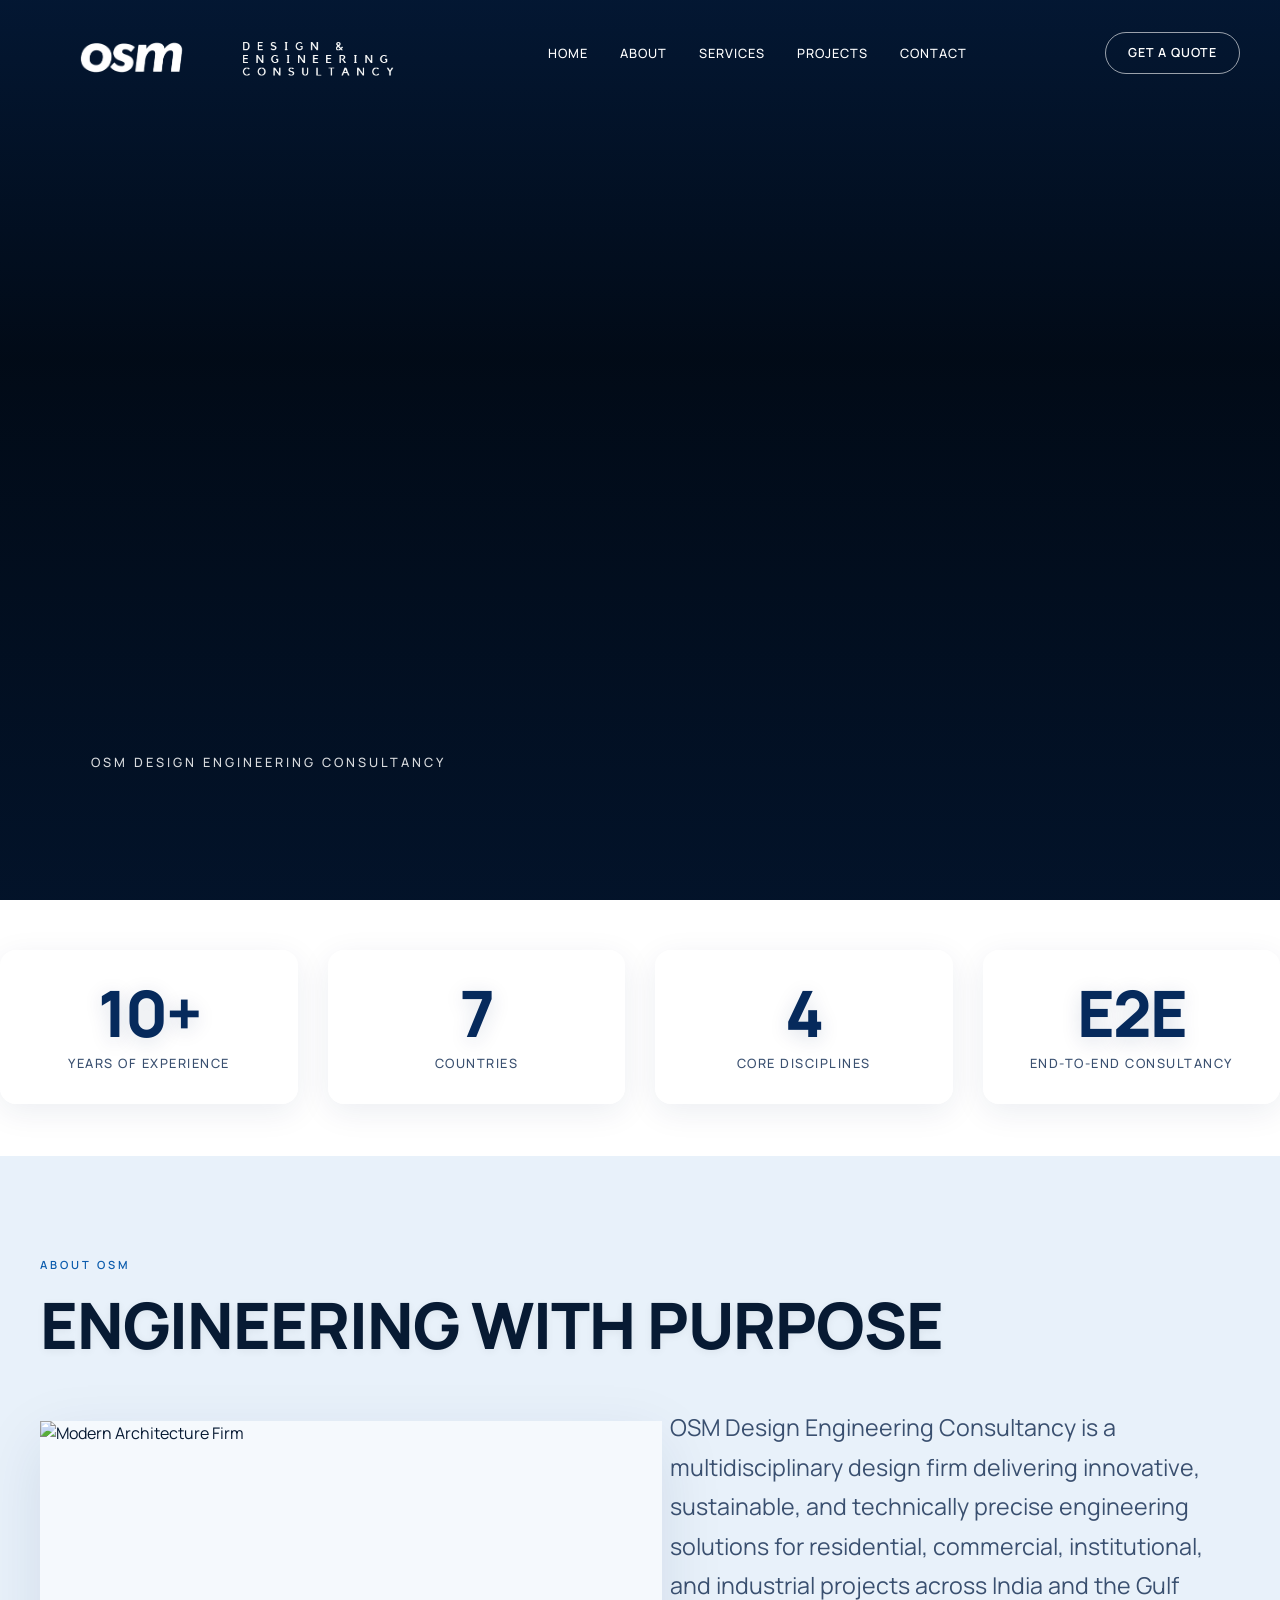
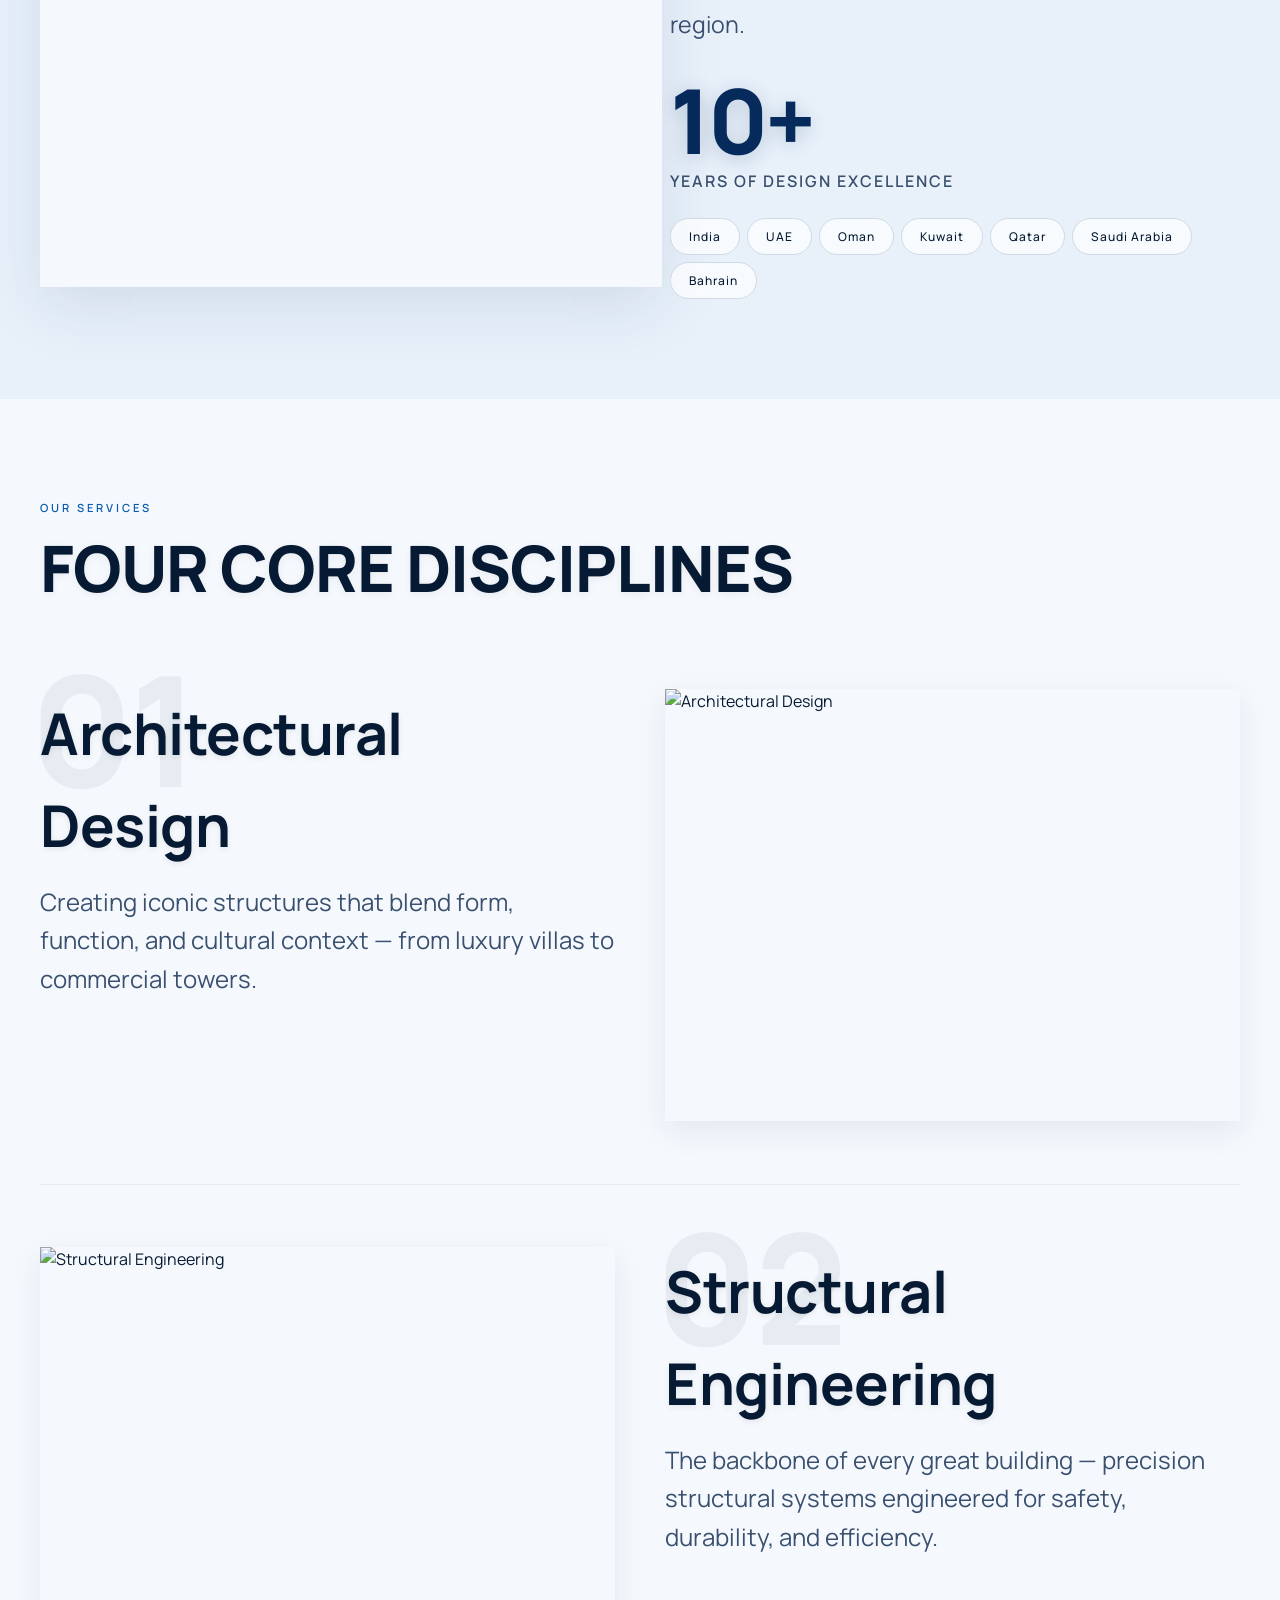
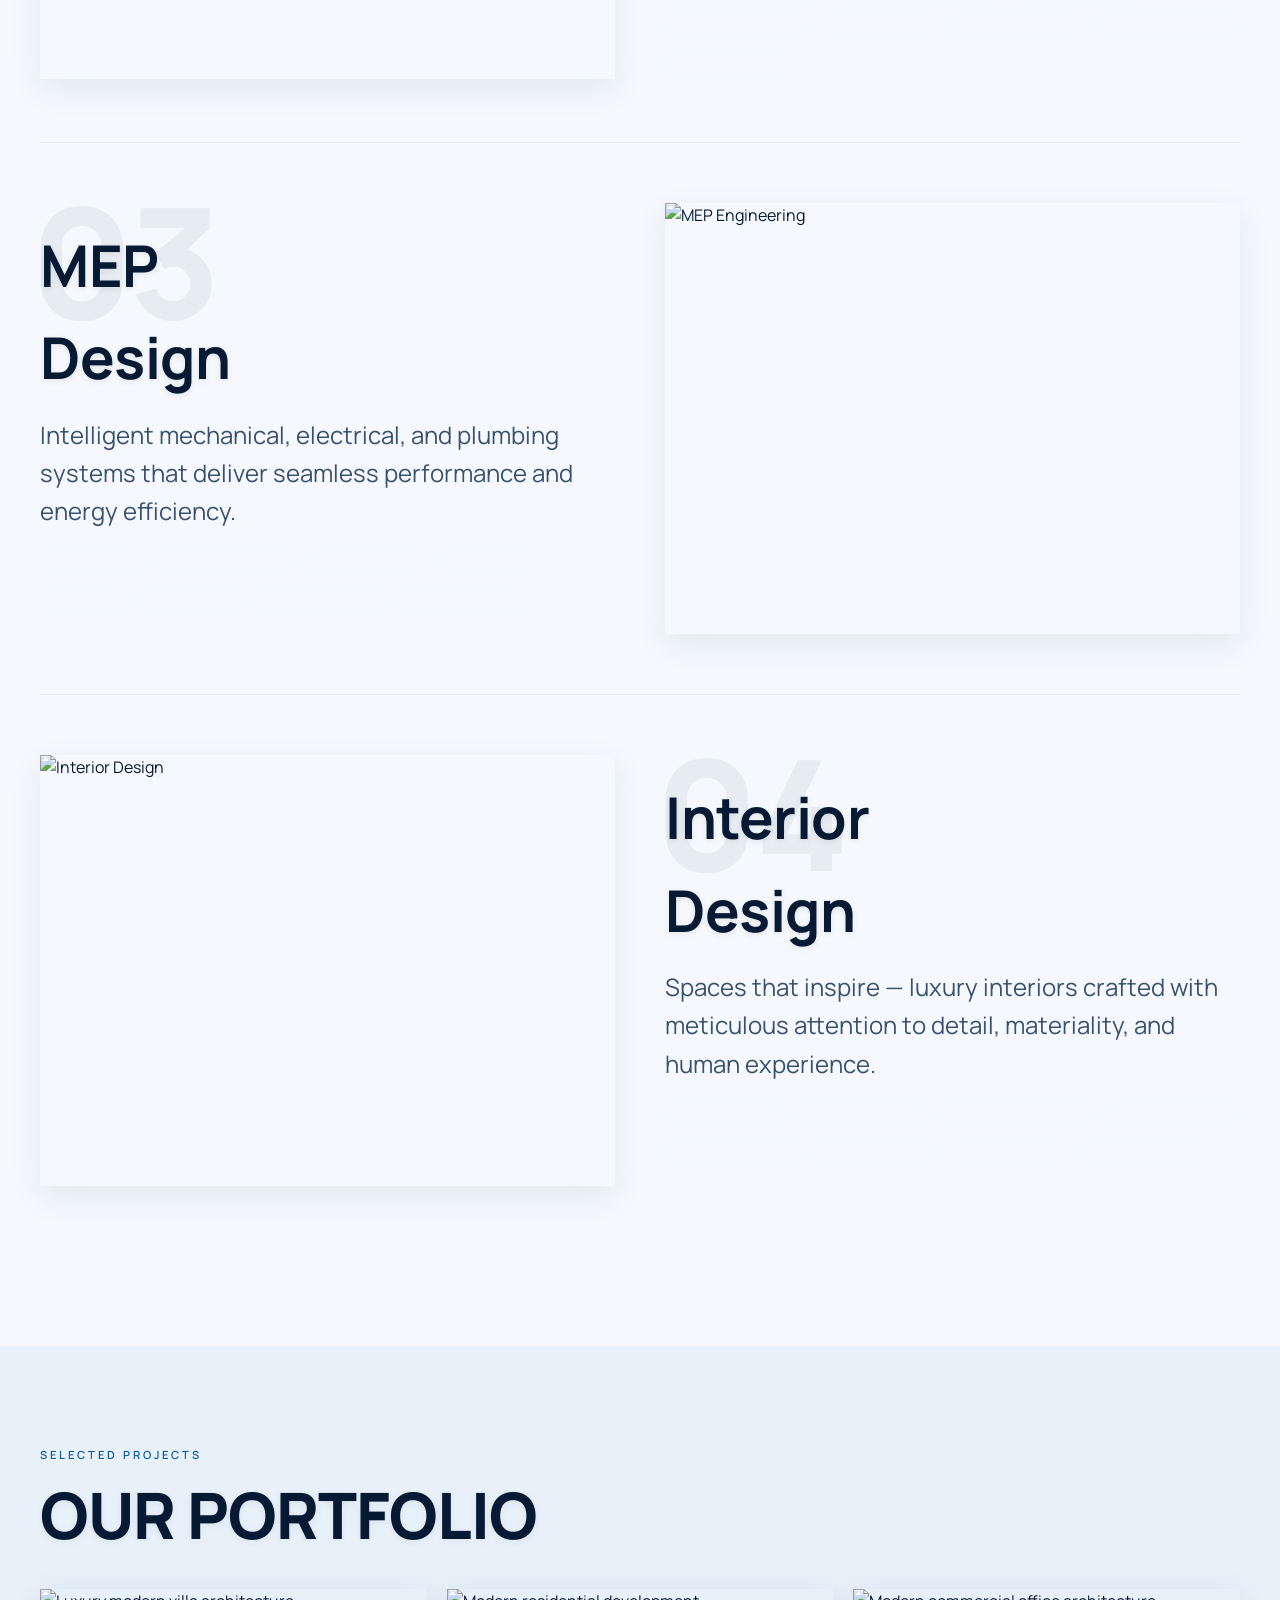
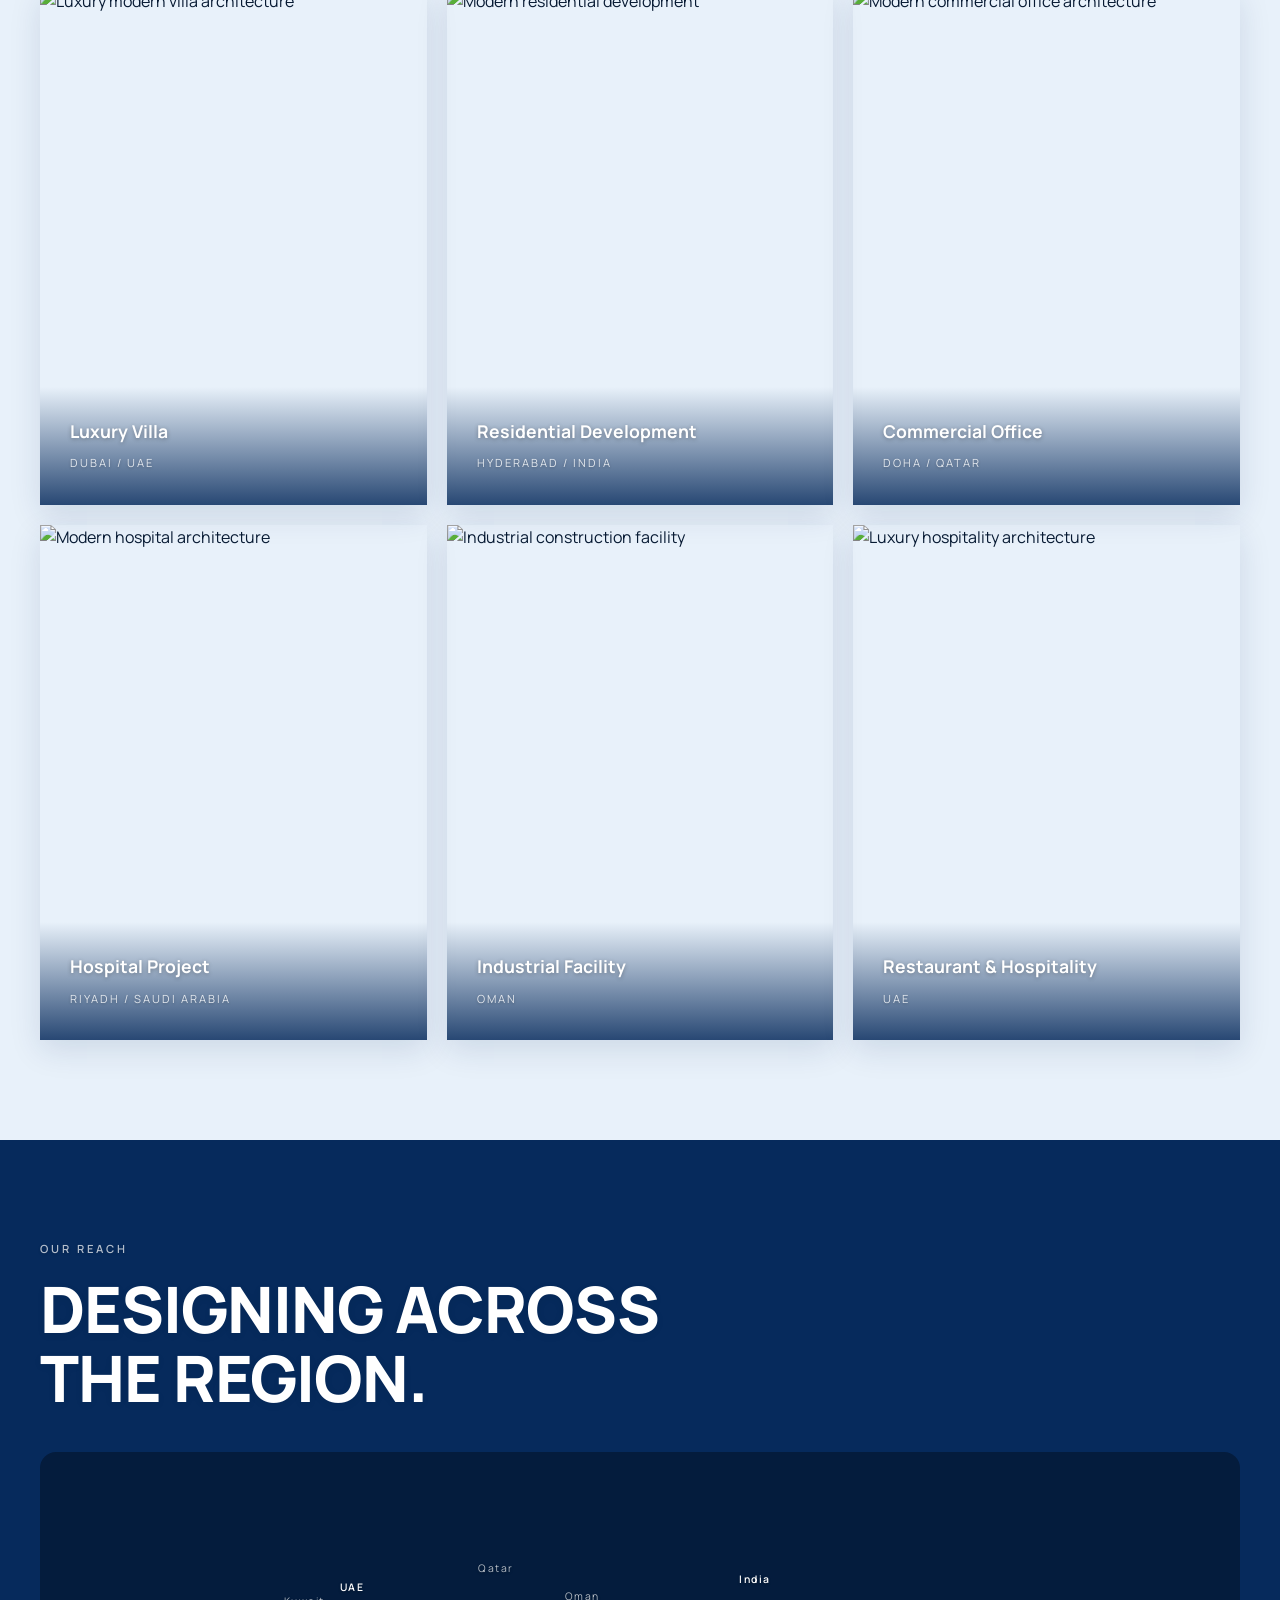
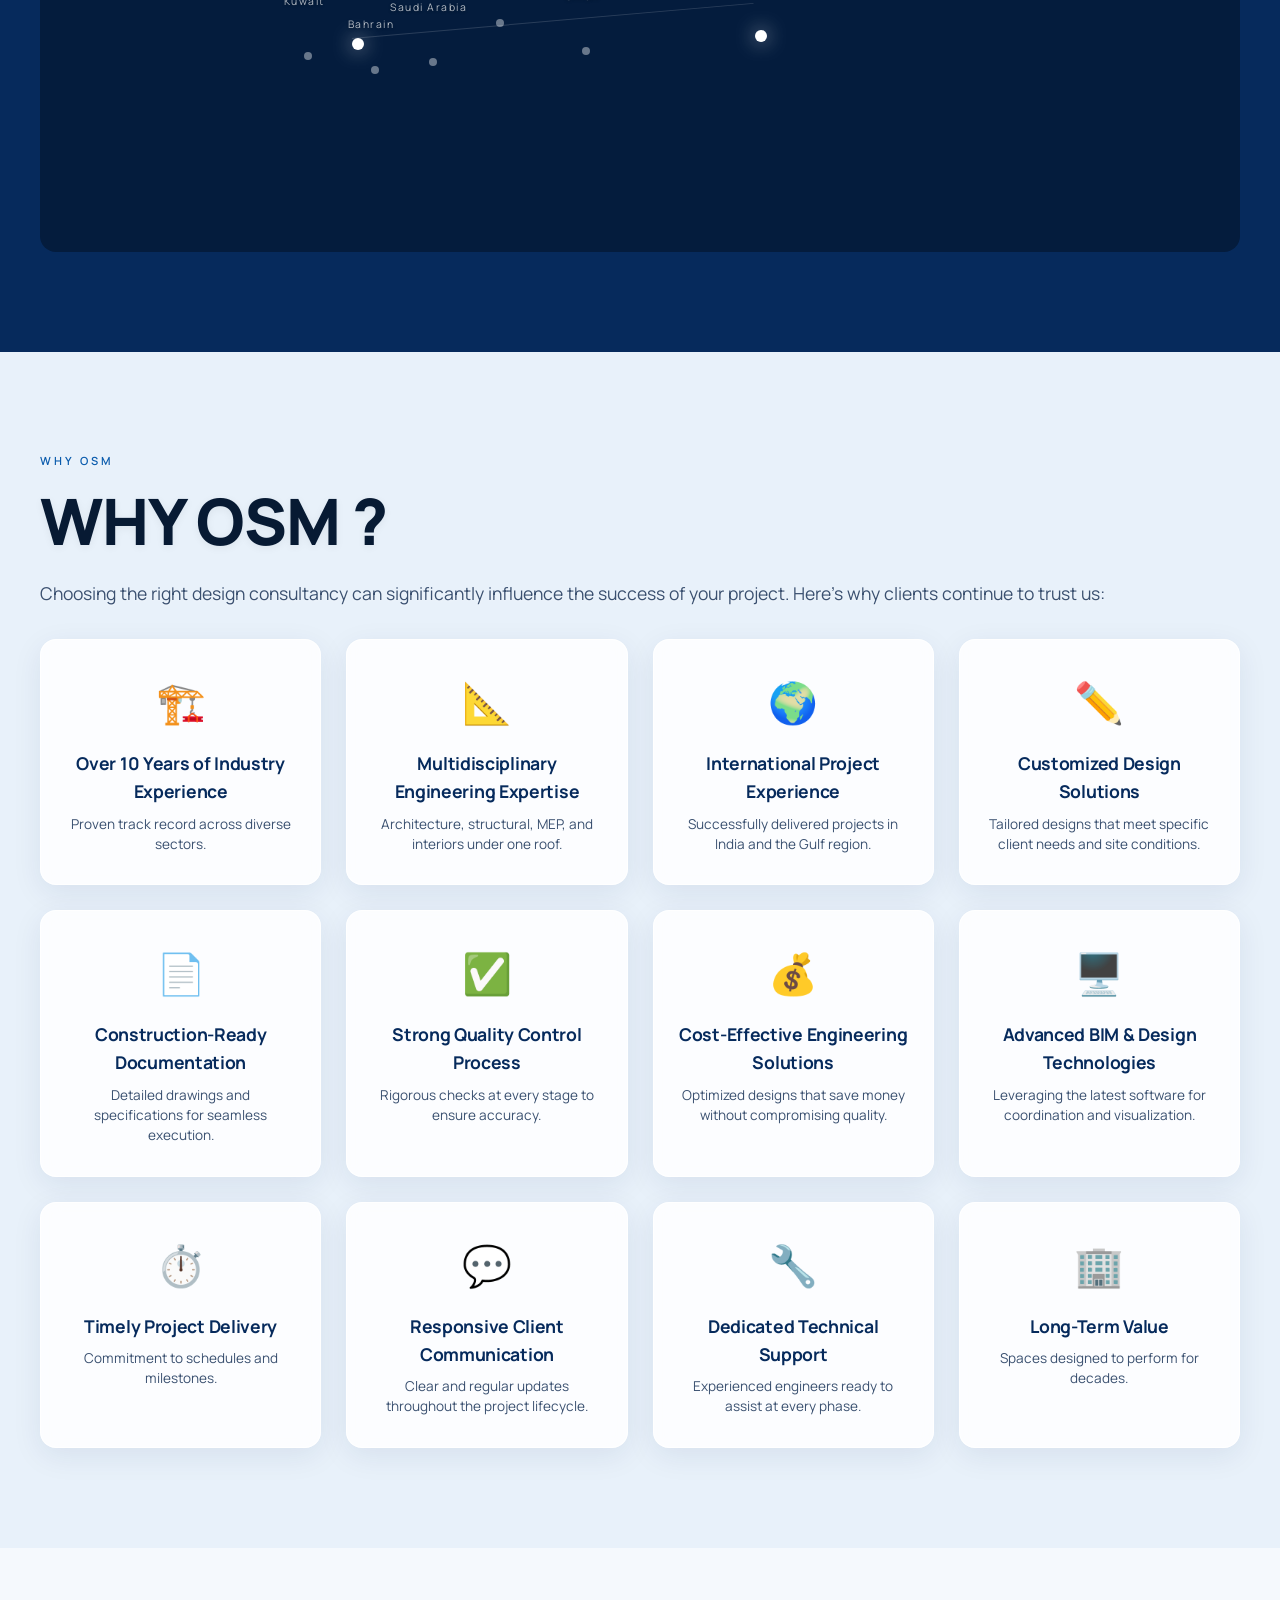
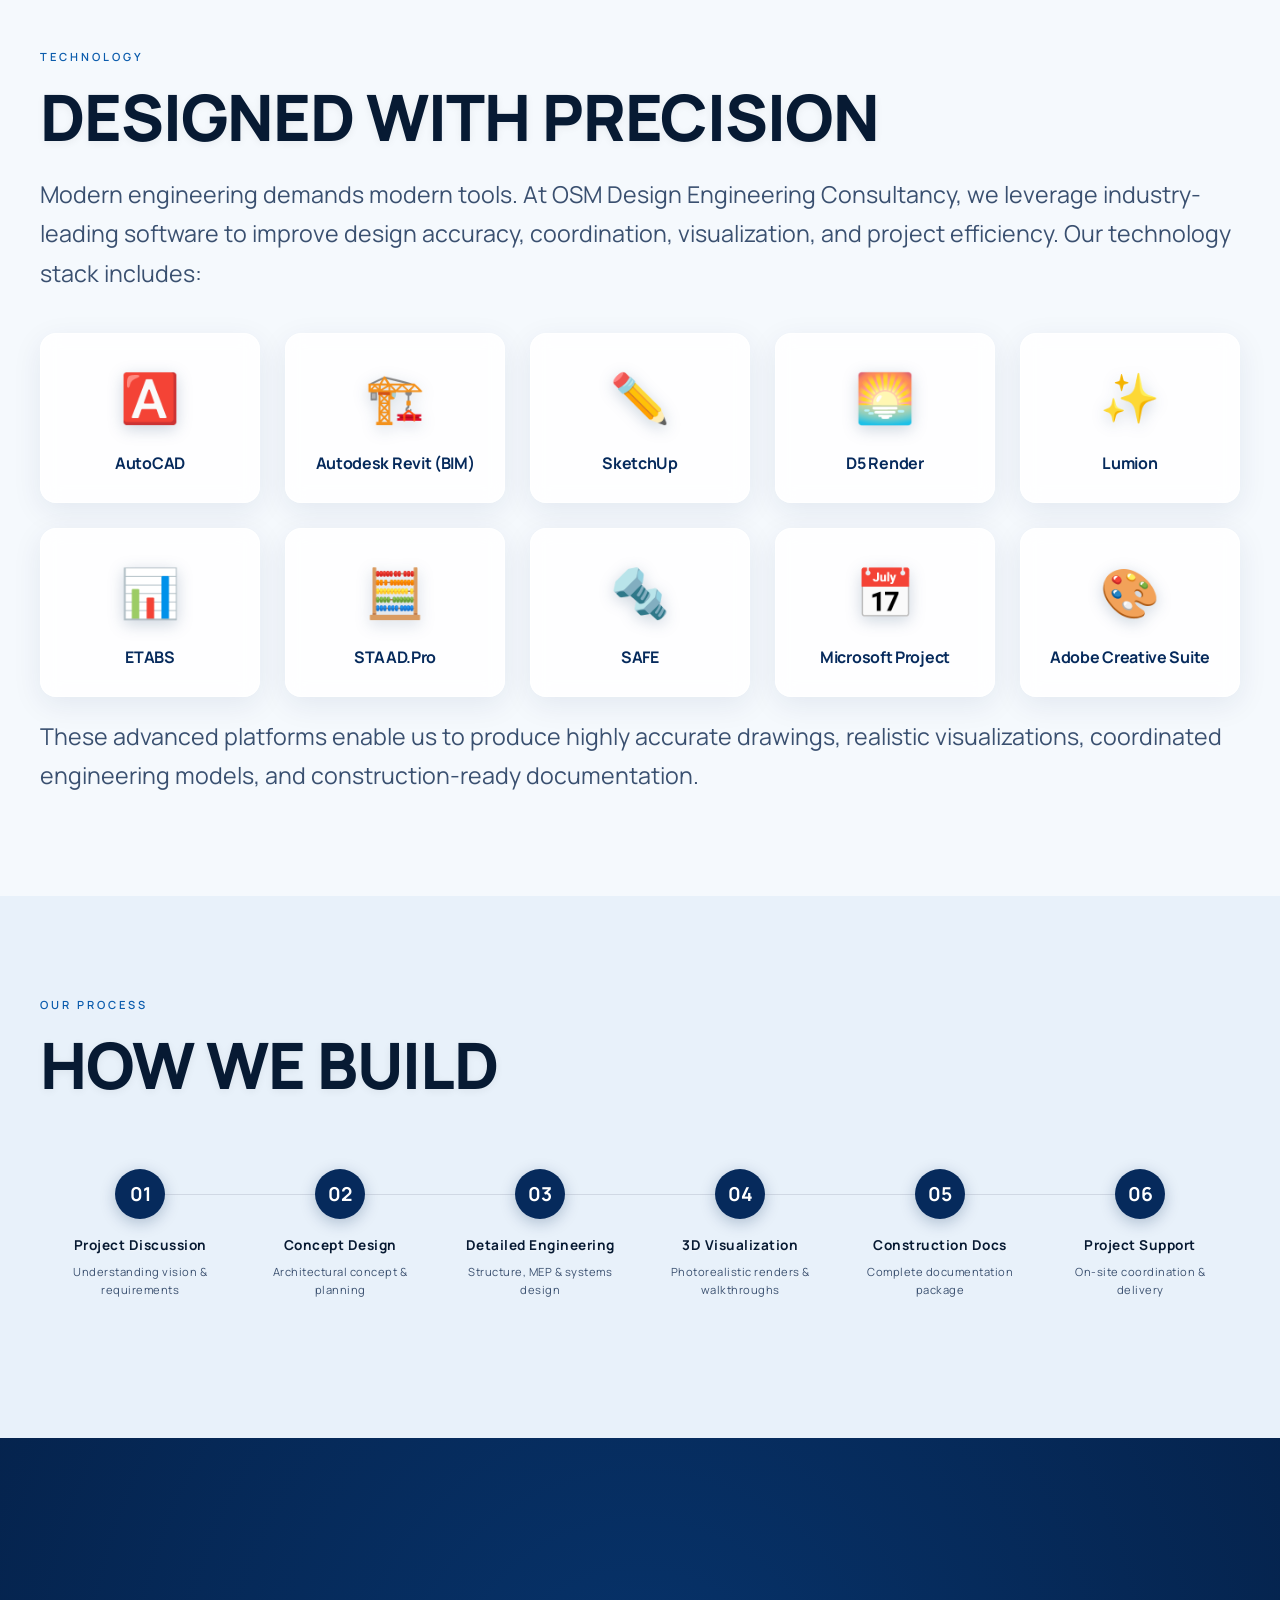
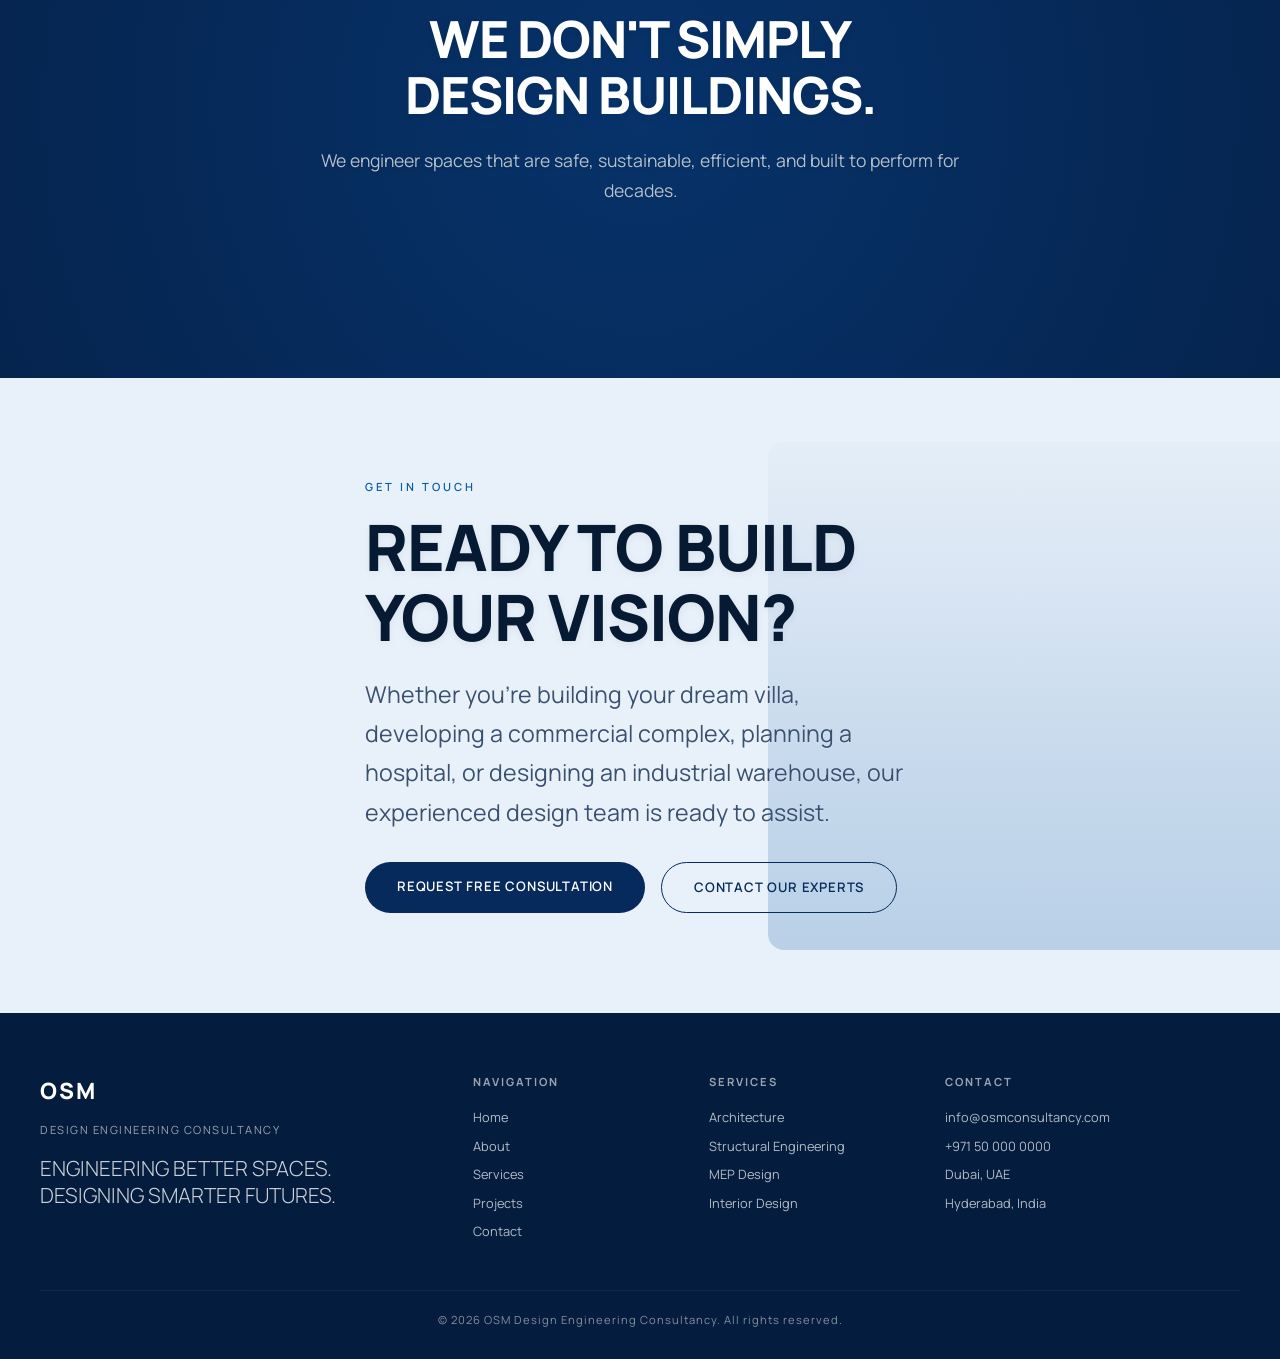
==== index.html @ 64454553 "Update index.html" ====
<!DOCTYPE html>
<html lang="en">
<head>
    <meta charset="UTF-8">
    <meta name="viewport" content="width=device-width, initial-scale=1.0">
    <title>OSM Design Engineering Consultancy | Architecture & Engineering</title>
    <link rel="preconnect" href="https://fonts.googleapis.com">
    <link rel="preconnect" href="https://fonts.gstatic.com" crossorigin>
    <link href="https://fonts.googleapis.com/css2?family=Manrope:wght@300;400;500;600;700;800&display=swap" rel="stylesheet">
    <style>
        :root {
            --navy: #062A5C;
            --navy-dark: #041c3d;
            --blue: #0B5CAD;
            --blue-light: #EAF4FF;
            --bg-light: #F5F9FD;
            --white: #FFFFFF;
            --text: #071A33;
            --text-light: #3a5070;
            --accent: #1a8cff;
            --glass: rgba(255, 255, 255, 0.08);
            --glass-border: rgba(255, 255, 255, 0.18);
            --transition: cubic-bezier(0.4, 0, 0.2, 1);
        }

        * {
            margin: 0;
            padding: 0;
            box-sizing: border-box;
        }

        html {
            scroll-behavior: smooth;
            /*scrollbar-width: thin;
            scrollbar-color: var(--navy) var(--bg-light);*/
        }

        /*::-webkit-scrollbar {
            width: 6px;
        }
        ::-webkit-scrollbar-track {
            background: var(--bg-light);
        }
        ::-webkit-scrollbar-thumb {
            background: var(--navy);
            border-radius: 3px;
        }*/

        body {
            font-family: 'Manrope', sans-serif;
            background: var(--white);
            color: var(--text);
            overflow-x: hidden;
            -webkit-font-smoothing: antialiased;
            -moz-osx-font-smoothing: grayscale;
            line-height: 1.6;
        }

        /* ===== FADING SHADOW TRANSITIONS ===== */
        .section-transition {
            position: relative;
        }
        .section-transition::before {
            content: '';
            position: absolute;
            top: -80px;
            left: 0;
            width: 100%;
            height: 80px;
            z-index: 5;
            pointer-events: none;
            background: linear-gradient(to bottom, transparent, var(--bg-light));
        }
        .section-transition-light::before {
            background: linear-gradient(to bottom, transparent, var(--bg-light));
        }
        .section-transition-navy::before {
            background: linear-gradient(to bottom, transparent, var(--navy));
        }
        .section-transition-blue::before {
            background: linear-gradient(to bottom, transparent, #E8F1FA);
        }

        /* Hero fade-out shadow - REMOVED AS REQUESTED */
        .hero::after {
            display: none;
        }

        /* ===== NAVIGATION ===== */
        .nav {
            position: fixed;
            top: 0;
            left: 0;
            width: 100%;
            z-index: 1000;
            padding: 18px 40px;
            display: flex;
            align-items: center;
            justify-content: space-between;
            transition: all 0.5s var(--transition);
            backdrop-filter: blur(0px);
            -webkit-backdrop-filter: blur(0px);
        }

        .nav.scrolled {
            background: rgba(255, 255, 255, 0.96);
            backdrop-filter: blur(20px);
            -webkit-backdrop-filter: blur(20px);
            box-shadow: 0 2px 30px rgba(6, 42, 92, 0.08);
            padding: 12px 40px;
        }

        .nav.scrolled .nav-link {
            color: var(--text);
        }
        .nav.scrolled .nav-cta {
            border-color: var(--navy);
            color: var(--navy);
        }
        .nav.scrolled .nav-cta:hover {
            background: var(--navy);
            color: #fff;
        }
        .nav.scrolled .nav-mobile-toggle span {
            background: var(--navy);
        }

        .nav-logo {
            display: flex;
            align-items: center;
            gap: 12px;
            text-decoration: none;
            z-index: 1001;
        }

        /* --- LOGO IMAGE STYLES --- */
        .nav-logo-mark-img {
            width: 180px;
            height: 70px;
            object-fit: contain;
            border-radius: 8px; /* Ensures the square logo has rounded corners like your design */
        }
        .nav-logo-text-img {
            padding-top: 10px;
            height: 60px; /* Matches the square logo height */
            object-fit: contain;
        }

        /* Mobile adjustments for logo images */
        @media (max-width: 640px) {
            .nav-logo-mark-img {
                width: 36px;
                height: 36px;
            }
            .nav-logo-text-img {
                height: 36px;
            }
        }

        .nav-links {
            display: flex;
            align-items: center;
            gap: 32px;
            list-style: none;
        }

        .nav-link {
            text-decoration: none;
            color: #fff;
            font-size: 0.8rem;
            font-weight: 500;
            letter-spacing: 1px;
            text-transform: uppercase;
            transition: all 0.3s;
            position: relative;
        }

        .nav-link::after {
            content: '';
            position: absolute;
            bottom: -4px;
            left: 0;
            width: 0;
            height: 1.5px;
            background: var(--blue);
            transition: width 0.3s var(--transition);
        }
        .nav-link:hover::after {
            width: 100%;
        }

        .nav-cta {
            padding: 10px 22px;
            border: 1.5px solid rgba(255, 255, 255, 0.6);
            border-radius: 50px;
            text-decoration: none;
            color: #fff;
            font-size: 0.78rem;
            font-weight: 600;
            letter-spacing: 0.8px;
            text-transform: uppercase;
            transition: all 0.4s;
            white-space: nowrap;
        }
        .nav-cta:hover {
            background: #fff;
            color: var(--navy);
            border-color: #fff;
        }

        .nav-mobile-toggle {
            display: none;
            flex-direction: column;
            gap: 6px;
            cursor: pointer;
            z-index: 1001;
            padding: 8px;
        }
        .nav-mobile-toggle span {
            width: 28px;
            height: 2px;
            background: #fff;
            border-radius: 2px;
            transition: all 0.3s;
        }

        /* ===== HERO ===== */
        .hero {
            position: relative;
            width: 100%;
            height: 100svh;
            overflow: hidden;
            background: #000;
        }

        .hero-video {
            position: absolute;
            top: 0;
            left: 0;
            width: 100%;
            height: 100%;
            object-fit: cover;
            z-index: 1;
        }

        .hero-overlay {
            position: absolute;
            top: 0;
            left: 0;
            width: 100%;
            height: 100%;
            z-index: 2;
            pointer-events: none;
            background: linear-gradient(180deg,
                    rgba(6, 42, 92, 0.55) 0%,
                    rgba(6, 42, 92, 0.25) 40%,
                    rgba(6, 42, 92, 0.45) 100%);
        }

        .hero-content {
            position: absolute;
            bottom: 12%;
            left: 6%;
            z-index: 3;
            max-width: 750px;
        }

        .hero-tag {
            display: inline-block;
            font-size: 0.8rem;
            letter-spacing: 3px;
            text-transform: uppercase;
            color: rgba(255, 255, 255, 0.85);
            font-weight: 500;
            margin-bottom: 20px;
            /*border-left: 2px solid rgba(255, 255, 255, 0.5);*/
            padding-left: 14px;
        }

        .hero-heading {
            font-size: clamp(2.5rem, 6vw, 5.5rem);
            font-weight: 800;
            color: #fff;
            line-height: 1.05;
            letter-spacing: -1px;
            margin-bottom: 16px;
        }
        .hero-heading .line2 {
            color: rgba(255, 255, 255, 0.8);
            font-weight: 300;
        }

        .hero-subtitle {
            font-size: 0.85rem;
            letter-spacing: 2px;
            text-transform: uppercase;
            color: rgba(255, 255, 255, 0.7);
            margin-bottom: 10px;
            font-weight: 400;
        }

        .hero-credibility {
            font-size: 0.72rem;
            letter-spacing: 3px;
            text-transform: uppercase;
            color: rgba(255, 255, 255, 0.55);
            margin-bottom: 30px;
            font-weight: 500;
        }

        .hero-buttons {
            display: flex;
            gap: 16px;
            flex-wrap: wrap;
            pointer-events: all;
        }

        .btn-primary {
            padding: 14px 32px;
            background: var(--navy);
            color: #fff;
            border: none;
            border-radius: 50px;
            font-family: 'Manrope', sans-serif;
            font-weight: 600;
            font-size: 0.82rem;
            letter-spacing: 0.8px;
            text-transform: uppercase;
            cursor: pointer;
            text-decoration: none;
            transition: all 0.4s;
            display: inline-block;
        }
        .btn-primary:hover {
            background: #083d7a;
            transform: translateY(-2px);
            box-shadow: 0 15px 40px rgba(6, 42, 92, 0.4);
        }

        .btn-outline {
            padding: 14px 32px;
            background: transparent;
            color: #fff;
            border: 1.5px solid rgba(255, 255, 255, 0.5);
            border-radius: 50px;
            font-family: 'Manrope', sans-serif;
            font-weight: 600;
            font-size: 0.82rem;
            letter-spacing: 0.8px;
            text-transform: uppercase;
            cursor: pointer;
            text-decoration: none;
            transition: all 0.4s;
            display: inline-block;
        }
        .btn-outline:hover {
            background: rgba(255, 255, 255, 0.12);
            border-color: #fff;
            transform: translateY(-2px);
        }

        .hero-scroll-indicator {
            position: absolute;
            bottom: 30px;
            right: 40px;
            z-index: 5;
            display: flex;
            flex-direction: column;
            align-items: center;
            gap: 8px;
            color: rgba(255, 255, 255, 0.6);
            font-size: 0.6rem;
            letter-spacing: 2px;
            text-transform: uppercase;
        }
        .hero-scroll-line {
            width: 1px;
            height: 50px;
            background: rgba(255, 255, 255, 0.4);
            animation: scrollPulse 2s infinite;
        }
        @keyframes scrollPulse {
            0%,
            100% {
                opacity: 0.3;
                transform: scaleY(1);
            }
            50% {
                opacity: 1;
                transform: scaleY(1.4);
            }
        }

        /* ===== SECTIONS ===== */
        .section {
            padding: 100px 40px;
            position: relative;
            overflow: hidden;
            isolation: isolate;
        }

        .section-white {
            background: var(--white);
        }
        .section-light {
            background: var(--bg-light);
        }
        .section-navy {
            background: var(--navy);
            color: #fff;
        }
        .section-blue {
            background: #E8F1FA;
        }

        .section-inner {
            max-width: 1300px;
            margin: 0 auto;
            position: relative;
            z-index: 3;
        }

        .section-canvas-3d {
            position: absolute;
            top: 0;
            left: 0;
            width: 100%;
            height: 100%;
            z-index: 1;
            pointer-events: none;
            opacity: 0.6;
        }
        .section-canvas-3d.faint {
            opacity: 0.35;
        }

        .section-label {
            font-size: 0.7rem;
            letter-spacing: 3px;
            text-transform: uppercase;
            color: var(--blue);
            font-weight: 600;
            margin-bottom: 16px;
            display: block;
            text-shadow: 0 1px 3px rgba(255, 255, 255, 0.5);
        }
        .section-navy .section-label {
            color: rgba(255, 255, 255, 0.7);
            text-shadow: 0 1px 3px rgba(0, 0, 0, 0.2);
        }

        .section-heading {
            font-size: clamp(2.2rem, 5vw, 4.5rem);
            font-weight: 800;
            letter-spacing: -1px;
            line-height: 1.08;
            margin-bottom: 24px;
            text-shadow: 0 2px 8px rgba(0, 0, 0, 0.06);
        }

        .section-text {
            font-size: 1.45rem;
            color: var(--text-light);
            max-width: 600px;
            line-height: 1.7;
            text-shadow: 0 1px 2px rgba(255, 255, 255, 0.3);
        }
        .section-navy .section-text {
            color: rgba(255, 255, 255, 0.7);
            text-shadow: 0 1px 2px rgba(0, 0, 0, 0.2);
        }

        /* ===== ABOUT ===== */
        .about-grid {
            display: grid;
            grid-template-columns: 1fr 1fr;
            gap: 60px;
            align-items: center;
        }

        .about-image-wrap {
            height: 95%;
            position: relative;
            border-radius: px;
            overflow: hidden;
            aspect-ratio: 4/3;
            background: var(--bg-light);
            /*z-index: 2;*/
            box-shadow: 0 20px 60px rgba(6, 42, 92, 0.1);
        }

        .about-stats-number {
            font-size: clamp(2rem, 7vw, 7rem);
            font-weight: 800;
            color: var(--navy);
            line-height: 1;
            letter-spacing: -3px;
            text-shadow: 0 4px 20px rgba(6, 42, 92, 0.2);
        }
        .about-stats-label {
            font-size: 1rem;
            letter-spacing: 2px;
            text-transform: uppercase;
            color: var(--text-light);
            font-weight: 600;
            margin-top: 4px;
            text-shadow: 0 1px 3px rgba(255, 255, 255, 0.5);
        }

        .about-countries {
            display: flex;
            flex-wrap: wrap;
            gap: 7px;
            margin-top: 24px;
        }
        .about-country-tag {
            padding: 8px 18px;
            border: 1px solid #d0d8e4;
            border-radius: 50px;
            font-size: 0.75rem;
            letter-spacing: 1px;
            font-weight: 500;
            color: var(--text);
            transition: all 0.3s;
            background: rgba(255, 255, 255, 0.7);
            backdrop-filter: blur(4px);
        }
        .about-country-tag:hover {
            background: var(--navy);
            color: #fff;
            border-color: var(--navy);
        }

        /* ===== SERVICES ===== */
        .service-block {
            display: grid;
            grid-template-columns: 1fr 1fr;
            gap: 50px;
            align-items: center;
            padding: 60px 0;
            border-bottom: 1px solid rgba(0, 0, 0, 0.06);
            position: relative;
        }
        .service-block:last-child {
            border-bottom: none;
        }

        .service-number {
            font-size: clamp(6rem, 12vw, 12rem);
            font-weight: 800;
            line-height: 0.8;
            letter-spacing: -4px;
            color: var(--navy);
            opacity: 0.06;
            position: absolute;
            top: -20px;
            left: -10px;
            pointer-events: none;
        }

        .service-content {
            position: relative;
            z-index: 2;
        }
        .service-content h3 {
            font-size: clamp(3.6rem, 3vw, 2.2rem);
            font-weight: 700;
            letter-spacing: -0.5px;
            margin-bottom: 12px;
            position: relative;
            z-index: 1;
            text-shadow: 0 2px 6px rgba(0, 0, 0, 0.08);
        }
        .service-content p {
            font-size: 1.5rem;
            color: var(--text-light);
            margin-bottom: 16px;
            position: relative;
            z-index: 1;
            text-shadow: 0 1px 2px rgba(255, 255, 255, 0.4);
        }
        .service-list {
            list-style: none;
            display: flex;
            flex-wrap: wrap;
            gap: 8px;
            position: relative;
            z-index: 1;
        }
        .service-list li {
            font-size: 0.75rem;
            letter-spacing: 0.5px;
            padding: 6px 14px;
            background: var(--blue-light);
            border-radius: 50px;
            color: var(--navy);
            font-weight: 500;
            backdrop-filter: blur(4px);
        }

        .service-visual {
            aspect-ratio: 4/3;
            /*border-radius: 12px;*/
            overflow: hidden;
            position: relative;
            z-index: 2;
            box-shadow: 0 10px 30px rgba(6, 42, 92, 0.08);
        }

        /* ===== PROJECTS ===== */
        .projects-grid {
            display: grid;
            grid-template-columns: repeat(3, 1fr);
            gap: 20px;
            margin-top: 40px;
            position: relative;
            z-index: 2;
        }

        .project-card {
            position: relative;
            border-radius: px;
            overflow: hidden;
            aspect-ratio: 3/4;
            cursor: pointer;
            box-shadow: 0 10px 30px rgba(6, 42, 92, 0.12);
            transition: box-shadow 0.4s;
        }
        .project-card:hover {
            box-shadow: 0 20px 50px rgba(6, 42, 92, 0.25);
        }

        .project-card-inner {
            width: 100%;
            height: 100%;
            position: relative;
            overflow: hidden;
        }
        .project-card-bg {
            width: 100%;
            height: 100%;
            transition: transform 0.7s var(--transition);
        }
        .project-card:hover .project-card-bg {
            transform: scale(1.06);
        }
        .project-card-overlay {
            position: absolute;
            bottom: 0;
            left: 0;
            width: 100%;
            padding: 30px;
            background: linear-gradient(transparent, rgba(6, 42, 92, 0.85));
            color: #fff;
        }
        .project-card-overlay h4 {
            font-size: 1.1rem;
            font-weight: 700;
            letter-spacing: 0px;
            margin-bottom: 4px;
            text-shadow: 0 1px 4px rgba(0, 0, 0, 0.3);
        }
        .project-card-overlay span {
            font-size: 0.7rem;
            letter-spacing: 2px;
            text-transform: uppercase;
            opacity: 0.8;
            text-shadow: 0 1px 3px rgba(0, 0, 0, 0.3);
        }
        .project-card-bg {
    position: absolute;
    inset: 0;
    overflow: hidden;
}

.project-card-bg img {
    width: 100%;
    height: 100%;
    display: block;
    object-fit: cover;
    object-position: center;
    transition: transform 0.8s cubic-bezier(0.22, 1, 0.36, 1),
                filter 0.6s ease;
}

.project-card:hover .project-card-bg img {
    transform: scale(1.06);
    filter: brightness(0.85);
}

        /* ===== COUNTRIES ===== */
        .countries-visual {
            position: relative;
            height: 400px;
            margin-top: 40px;
            border-radius: 16px;
            overflow: hidden;
            background: var(--navy-dark);
            display: flex;
            align-items: center;
            justify-content: center;
            z-index: 2;
        }

        .map-dots {
            position: relative;
            width: 80%;
            height: 70%;
            z-index: 2;
        }
        .map-dot {
            position: absolute;
            width: 8px;
            height: 8px;
            background: rgba(255, 255, 255, 0.4);
            border-radius: 50%;
            transition: all 0.4s;
            cursor: pointer;
        }
        .map-dot.active {
            background: #fff;
            box-shadow: 0 0 20px rgba(255, 255, 255, 0.7);
            width: 12px;
            height: 12px;
        }
        .map-dot-label {
            position: absolute;
            font-size: 0.65rem;
            letter-spacing: 1.5px;
            color: rgba(255, 255, 255, 0.7);
            pointer-events: none;
            transition: all 0.3s;
            white-space: nowrap;
            transform: translate(-50%, -100%);
            margin-top: -14px;
            text-shadow: 0 1px 3px rgba(0, 0, 0, 0.3);
        }
        .map-dot.active+.map-dot-label {
            color: #fff;
            font-weight: 600;
        }
        .map-connection {
            position: absolute;
            height: 1px;
            background: rgba(255, 255, 255, 0.15);
            transform-origin: left center;
            pointer-events: none;
        }

        /* ===== WHY OSM (Enhanced & Redesigned) ===== */
        .why-section {
            position: relative;
            z-index: 2;
        }
        .why-intro {
            max-width: 1200px;
            /*margin: 0 auto 40px;*/
            /*text-align: center;*/
        }
        .why-intro p {
            font-size: 1.1rem;
            color: var(--text-light);
            line-height: 1.7;
            text-shadow: 0 1px 3px rgba(255, 255, 255, 0.5);
        }
        .features-grid {
            display: grid;
            grid-template-columns: repeat(auto-fit, minmax(280px, 1fr));
            gap: 25px;
            margin-top: 30px;
        }
        .feature-card {
            background: rgba(255, 255, 255, 0.85);
            backdrop-filter: blur(10px);
            border-radius: 16px;
            padding: 30px 25px;
            border: 1px solid rgba(255, 255, 255, 0.9);
            box-shadow: 0 8px 30px rgba(6, 42, 92, 0.08);
            transition: all 0.4s;
            position: relative;
            overflow: hidden;
            text-align: center;
        }
        .feature-card:hover {
            transform: translateY(-8px);
            box-shadow: 0 15px 40px rgba(6, 42, 92, 0.15);
            background: rgba(255, 255, 255, 0.95);
        }
        .feature-icon {
            font-size: 2.5rem;
            margin-bottom: 15px;
            display: block;
            color: var(--blue);
        }
        .feature-title {
            font-weight: 700;
            font-size: 1.1rem;
            letter-spacing: -0.3px;
            margin-bottom: 8px;
            color: var(--navy);
        }
        .feature-desc {
            font-size: 0.85rem;
            color: var(--text-light);
            line-height: 1.5;
        }

        .stats-row {
            display: grid;
            grid-template-columns: repeat(4, 1fr);
            gap: 30px;
            margin-top: 50px;
        }
        .stat-item {
            text-align: center;
            padding: 30px 20px;
            border-radius: 16px;
            background: rgba(255, 255, 255, 0.7);
            backdrop-filter: blur(10px);
            border: 1px solid rgba(255, 255, 255, 0.9);
            box-shadow: 0 8px 32px rgba(6, 42, 92, 0.08);
            transition: all 0.4s;
            position: relative;
            overflow: hidden;
        }
        .stat-item:hover {
            background: rgba(255, 255, 255, 0.95);
            box-shadow: 0 15px 45px rgba(6, 42, 92, 0.15);
            transform: translateY(-6px);
        }
        .stat-number {
            font-size: clamp(3rem, 5vw, 5rem);
            font-weight: 800;
            color: var(--navy);
            letter-spacing: -2px;
            line-height: 1;
            text-shadow: 0 4px 20px rgba(6, 42, 92, 0.15);
            margin-bottom: 8px;
        }
        .stat-label {
            font-size: 0.8rem;
            letter-spacing: 1.5px;
            text-transform: uppercase;
            color: var(--text-light);
            font-weight: 500;
        }

        /* ===== TECHNOLOGY (Redesigned with 3D logo grid) ===== */
        .tech-grid {
            display: grid;
            grid-template-columns: repeat(auto-fit, minmax(200px, 1fr));
            gap: 25px;
            margin-top: 40px;
            z-index: 2;
            position: relative;
        }
        .tech-card {
            background: rgba(255, 255, 255, 0.85);
            backdrop-filter: blur(10px);
            border-radius: 16px;
            padding: 25px 15px;
            text-align: center;
            box-shadow: 0 8px 30px rgba(6, 42, 92, 0.08);
            border: 1px solid rgba(255, 255, 255, 0.9);
            transition: all 0.4s;
            transform-style: preserve-3d;
            perspective: 800px;
            cursor: pointer;
        }
        .tech-card:hover {
            transform: translateY(-10px) rotateX(10deg) rotateY(5deg);
            box-shadow: 0 20px 50px rgba(6, 42, 92, 0.2);
            background: rgba(255, 255, 255, 0.95);
        }
        .tech-logo {
            font-size: 3rem;
            margin-bottom: 15px;
            display: block;
            color: var(--blue);
            filter: drop-shadow(0 4px 8px rgba(6, 42, 92, 0.2));
        }
        .tech-name {
            font-weight: 700;
            font-size: 1rem;
            color: var(--navy);
            letter-spacing: -0.3px;
        }

        /* ===== PROCESS ===== */
        .process-timeline {
            display: flex;
            gap: 0;
            margin-top: 50px;
            position: relative;
            overflow-x: auto;
            padding-bottom: 20px;
            z-index: 2;
        }
        .process-step {
            flex: 1;
            min-width: 160px;
            text-align: center;
            position: relative;
            padding: 20px 15px;
        }
        .process-step-num {
            width: 50px;
            height: 50px;
            border-radius: 50%;
            background: var(--navy);
            color: #fff;
            display: flex;
            align-items: center;
            justify-content: center;
            margin: 0 auto 16px;
            font-weight: 700;
            font-size: 1.2rem;
            position: relative;
            z-index: 2;
            transition: all 0.4s;
            box-shadow: 0 4px 15px rgba(6, 42, 92, 0.25);
why-intro        }
        .process-step:hover .process-step-num {
            background: var(--blue);
            transform: scale(1.15);
            box-shadow: 0 12px 35px rgba(11, 92, 173, 0.4);
        }
        .process-step h4 {
            font-size: 0.85rem;
            font-weight: 700;
            letter-spacing: 0.5px;
            margin-bottom: 6px;
            text-shadow: 0 1px 3px rgba(255, 255, 255, 0.5);
        }
        .process-step p {
            font-size: 0.7rem;
            color: var(--text-light);
            letter-spacing: 0.5px;
            text-shadow: 0 1px 2px rgba(255, 255, 255, 0.4);
        }
        .process-connector {
            position: absolute;
            top: 45px;
            left: 50%;
            width: 100%;
            height: 1px;
            background: #d0d8e4;
            z-index: 1;
        }

        /* ===== COMMITMENT ===== */
        /* ===== COMMITMENT BACKGROUND ===== */

.commitment-section {
    min-height: 60vh;
    display: flex;
    align-items: center;
    justify-content: center;
    text-align: center;
    position: relative;
    overflow: hidden;
    background: var(--navy);
}

/* Real architecture image background */
.commitment-grid-bg {
    position: absolute;
    inset: -30px;
    width: calc(100% + 60px);
    height: calc(100% + 60px);

    background-image: url("https://images.unsplash.com/photo-1486406146926-c627a92ad1ab?w=2000&q=85");

    background-size: cover;
    background-position: center;
    background-repeat: no-repeat;

    filter: blur(7px);
    transform: scale(1.04);

    pointer-events: none;
    z-index: 0;
}

/* Extra blue glass overlay */
.commitment-section::after {
    content: "";
    position: absolute;
    inset: 0;
    background:
        radial-gradient(
            circle at center,
            rgba(11, 92, 173, 0.18),
            rgba(4, 28, 61, 0.45)
        );
    z-index: 1;
    pointer-events: none;
}

/* Keep text above image */
.commitment-section .section-inner {
    position: relative;
    z-index: 3 !important;
}

        /* ===== CTA ===== */
        .cta-section {
            position: relative;
            overflow: hidden;
            min-height: 50vh;
            display: flex;
            align-items: center;
        }
        .cta-bg-building {
            position: absolute;
            right: -5%;
            top: 50%;
            transform: translateY(-50%);
            width: 45%;
            height: 80%;
            background: linear-gradient(180deg, #e0eaf5 0%, #c8d8ec 30%, #a8c4e0 60%, #8aafd4 100%);
            border-radius: 16px;
            opacity: 0.5;
            pointer-events: none;
            z-index: 1;
        }

        /* ===== FOOTER ===== */
        .footer {
            background: var(--navy-dark);
            color: #fff;
            padding: 60px 40px 30px;
            position: relative;
            overflow: hidden;
        }
        .footer-grid {
            display: grid;
            grid-template-columns: 2fr 1fr 1fr 1.5fr;
            gap: 40px;
            max-width: 1300px;
            margin: 0 auto;
            position: relative;
            z-index: 2;
        }
        .footer-logo {
            font-weight: 800;
            font-size: 1.4rem;
            letter-spacing: 2px;
            margin-bottom: 12px;
        }
        .footer-tagline {
            font-size: 1.3rem;
            font-weight: 300;
            letter-spacing: 0px;
            opacity: 0.8;
            line-height: 1.3;
        }
        .footer h5 {
            font-size: 0.7rem;
            letter-spacing: 2px;
            text-transform: uppercase;
            margin-bottom: 16px;
            opacity: 0.6;
        }
        .footer a {
            color: rgba(255, 255, 255, 0.7);
            text-decoration: none;
            font-size: 0.8rem;
            display: block;
            margin-bottom: 8px;
            transition: color 0.3s;
        }
        .footer a:hover {
            color: #fff;
        }
        .footer-bottom {
            max-width: 1300px;
            margin: 40px auto 0;
            padding-top: 20px;
            border-top: 1px solid rgba(255, 255, 255, 0.1);
            font-size: 0.7rem;
            letter-spacing: 1px;
            opacity: 0.5;
            text-align: center;
            position: relative;
            z-index: 2;
        }

        /* ===== MOBILE MENU ===== */
        .mobile-menu {
            position: fixed;
            top: 0;
            left: 0;
            width: 100%;
            height: 100vh;
            background: rgba(6, 42, 92, 0.97);
            z-index: 999;
            display: flex;
            align-items: center;
            justify-content: center;
            opacity: 0;
            pointer-events: none;
            transition: opacity 0.4s;
            backdrop-filter: blur(20px);
            -webkit-backdrop-filter: blur(20px);
        }
        .mobile-menu.open {
            opacity: 1;
            pointer-events: all;
        }
        .mobile-menu-links {
            list-style: none;
            text-align: center;
        }
        .mobile-menu-links li {
            margin: 20px 0;
        }
        .mobile-menu-links a {
            color: #fff;
            text-decoration: none;
            font-size: 1.4rem;
            font-weight: 600;
            letter-spacing: 1px;
            transition: color 0.3s;
            text-shadow: 0 1px 3px rgba(0, 0, 0, 0.2);
        }
        .mobile-menu-links a:hover {
            color: var(--blue-light);
        }

        /* ===== RESPONSIVE ===== */
        @media (max-width: 1024px) {
            .about-grid,
            .service-block {
                grid-template-columns: 1fr;
                gap: 30px;
            }
            .projects-grid {
                grid-template-columns: repeat(2, 1fr);
            }
            .stats-row {
                grid-template-columns: repeat(2, 1fr);
            }
            .features-grid {
                grid-template-columns: repeat(2, 1fr);
            }
            .footer-grid {
                grid-template-columns: 1fr 1fr;
            }
            .nav-links {
                display: none;
            }
            .nav-mobile-toggle {
                display: flex;
            }
            .section {
                padding: 60px 20px;
            }
            .hero-content {
                left: 5%;
                bottom: 10%;
                max-width: 90%;
            }
            .hero-buttons {
                flex-direction: column;
                gap: 10px;
            }
            .btn-primary,
            .btn-outline {
                text-align: center;
                width: 100%;
            }
        }

        @media (max-width: 640px) {
            .projects-grid {
                grid-template-columns: 1fr;
            }
            .stats-row {
                grid-template-columns: 1fr 1fr;
                gap: 20px;
            }
            .features-grid {
                grid-template-columns: 1fr;
            }
            .tech-grid {
                grid-template-columns: repeat(2, 1fr);
            }
            .process-timeline {
                flex-wrap: nowrap;
                overflow-x: auto;
            }
            .process-step {
                min-width: 130px;
                flex-shrink: 0;
            }
            .footer-grid {
                grid-template-columns: 1fr;
                gap: 30px;
            }
            .nav {
                padding: 14px 16px;
            }
            .nav.scrolled {
                padding: 10px 16px;
            }
            .hero-heading {
                font-size: clamp(1.8rem, 7vw, 2.6rem);
            }
            .about-stats-number {
                font-size: 4rem;
            }
            .section-heading {
                font-size: clamp(1.6rem, 6vw, 2.8rem);
            }
        }
    </style>
</head>
<body>

    <!-- NAVIGATION -->
    <nav class="nav" id="nav">
        <a href="#" class="nav-logo">
            <!-- Added IDs to easily target them with JS -->
            <img src="assets/img/logo1.png" id="logoMark" alt="OSM Logo Mark" class="nav-logo-mark-img">
            <img src="assets/img/logo2.png" id="logoText" alt="OSM Design Engineering Consultancy" class="nav-logo-text-img">
        </a>
        <ul class="nav-links">
            <li><a href="#home" class="nav-link">Home</a></li>
            <li><a href="#about" class="nav-link">About</a></li>
            <li><a href="#services" class="nav-link">Services</a></li>
            <li><a href="#projects" class="nav-link">Projects</a></li>
            <!-- <li><a href="#process" class="nav-link">Process</a></li> -->
            <li><a href="#contact" class="nav-link">Contact</a></li>
        </ul>
        <a href="#contact" class="nav-cta">Get a Quote</a>
        <div class="nav-mobile-toggle" id="mobileToggle">
            <span></span><span></span><span></span>
        </div>
    </nav>

    <!-- MOBILE MENU -->
    <div class="mobile-menu" id="mobileMenu">
        <ul class="mobile-menu-links">
            <li><a href="#home" onclick="closeMobileMenu()">Home</a></li>
            <li><a href="#about" onclick="closeMobileMenu()">About</a></li>
            <li><a href="#services" onclick="closeMobileMenu()">Services</a></li>
            <li><a href="#projects" onclick="closeMobileMenu()">Projects</a></li>
            <!-- <li><a href="#process" onclick="closeMobileMenu()">Process</a></li> -->
            <li><a href="#contact" onclick="closeMobileMenu()">Contact</a></li>
        </ul>
    </div>

    <!-- HERO -->
    <section class="hero" id="home">
        <!-- REPLACED CANVAS WITH VIDEO -->
        <video class="hero-video" autoplay muted loop playsinline>
            <source src="assets/videos/hero.mp4" type="video/mp4">
        </video>
        <div class="hero-overlay"></div>
        <div class="hero-content">
            <p class="hero-tag"> OSM Design Engineering Consultancy</p>
        </div>
        <!-- <div class="hero-scroll-indicator">
            <span>Scroll</span>
            <div class="hero-scroll-line"></div>
        </div> -->

    </section>
     <section>
         <div class="stats-row">
                <div class="stat-item">
                    <div class="stat-number">10+</div>
                    <div class="stat-label">Years of Experience</div>
                </div>
                <div class="stat-item">
                    <div class="stat-number">7</div>
                    <div class="stat-label">Countries</div>
                </div>
                <div class="stat-item">
                    <div class="stat-number">4</div>
                    <div class="stat-label">Core Disciplines</div>
                </div>
                <div class="stat-item">
                    <div class="stat-number">E2E</div>
                    <div class="stat-label">End-to-End Consultancy</div>
                </div>
            </div>
            <br><br>
     </section>

    <!-- ABOUT -->
    <section class="section section-blue section-transition-blue" id="about">
        <canvas class="section-canvas-3d" id="aboutCanvas"></canvas>
        <div class="section-inner">
            <span class="section-label">About OSM</span>
             <h2 class="section-heading">ENGINEERING WITH PURPOSE</h2><br>
            <div class="about-grid">
                <div class="about-image-wrap">
                    <!-- REPLACED SVG WITH RELEVANT WEB IMAGE -->
                    <img src="https://images.unsplash.com/photo-1486406146926-c627a92ad1ab?w=800&q=80" alt="Modern Architecture Firm" class="w-full h-full object-cover">
                </div>
                <div>
                    <p class="section-text">OSM Design Engineering Consultancy is a multidisciplinary design firm delivering innovative, sustainable, and technically precise engineering solutions for residential, commercial, institutional, and industrial projects across India and the Gulf region.</p>
                    <div style="margin-top:30px;">
                        <div class="about-stats-number">10+</div>
                        <div class="about-stats-label">Years of Design Excellence</div>
                    </div>
                    <div class="about-countries">
                        <span class="about-country-tag">India</span>
                        <span class="about-country-tag">UAE</span>
                        <span class="about-country-tag">Oman</span>
                        <span class="about-country-tag">Kuwait</span>
                        <span class="about-country-tag">Qatar</span>
                        <span class="about-country-tag">Saudi Arabia</span>
                        <span class="about-country-tag">Bahrain</span>
                    </div>
                </div>
            </div>
        </div>
    </section>

    <!-- SERVICES -->
    <section class="section section-light section-transition-light" id="services">
        <canvas class="section-canvas-3d faint" id="servicesCanvas"></canvas>
        <div class="section-inner">
            <span class="section-label">Our Services</span>
            <h2 class="section-heading">FOUR CORE DISCIPLINES</h2>

            <!-- Architecture -->
            <div class="service-block">
                <div class="service-content">
                    <div class="service-number">01</div>
                    <h3>Architectural <br> Design</h3>
                    <p>Creating iconic structures that blend form, function, and cultural context — from luxury villas to commercial towers.</p>
                    <ul class="service-list">
                        <li>Concept Design</li><li>Floor Plans</li><li>Elevation Design</li>
                        <li>3D Visualization</li><li>Building Planning</li><li>Working Drawings</li>
                        <li>Construction Drawings</li><li>Approval Drawings</li>
                    </ul>
                </div>
                <div class="service-visual">
                    <!-- REPLACED SVG WITH RELEVANT WEB IMAGE -->
                    <img src="https://images.unsplash.com/photo-1503387762-592deb58ef4e?w=800&q=80" alt="Architectural Design" class="w-full h-full object-cover">
                </div>
            </div>

            <!-- Structural -->
            <div class="service-block">
                <div class="service-visual">
                    <!-- REPLACED SVG WITH RELEVANT WEB IMAGE -->
                    <img src="https://images.unsplash.com/photo-1503708928676-1cb796a0891e?w=800&q=80" alt="Structural Engineering" class="w-full h-full object-cover">
                </div>
                <div class="service-content">
                    <div class="service-number">02</div>
                    <h3>Structural<br>Engineering</h3>
                    <p>The backbone of every great building — precision structural systems engineered for safety, durability, and efficiency.</p>
                    <ul class="service-list">
                        <li>RCC Structure Design</li><li>Steel Structure Design</li><li>Foundation Design</li>
                        <li>Structural Analysis</li><li>Seismic Design</li><li>Wind Load Analysis</li>
                        <li>Structural Detailing</li><li>BOQ Preparation</li>
                    </ul>
                </div>
            </div>

            <!-- MEP -->
            <div class="service-block">
                <div class="service-content">
                    <div class="service-number">03</div>
                    <h3>MEP <br> Design</h3>
                    <p>Intelligent mechanical, electrical, and plumbing systems that deliver seamless performance and energy efficiency.</p>
                    <ul class="service-list">
                        <li>HVAC Design</li><li>Electrical Systems</li><li>Plumbing Design</li>
                        <li>Fire Fighting</li><li>Fire Alarm</li><li>Water Supply</li>
                        <li>Drainage Systems</li><li>BIM Coordination</li>
                    </ul>
                </div>
                <div class="service-visual">
                    <!-- REPLACED SVG WITH RELEVANT WEB IMAGE -->
                    <img src="https://images.unsplash.com/photo-1504328345606-18bbc8c9d7d1?w=800&q=80" alt="MEP Engineering" class="w-full h-full object-cover">
                </div>
            </div>

            <!-- Interior -->
            <div class="service-block">
                <div class="service-visual">
                    <!-- REPLACED SVG WITH RELEVANT WEB IMAGE -->
                    <img src="https://images.unsplash.com/photo-1618221195710-dd6b41faaea6?w=800&q=80" alt="Interior Design" class="w-full h-full object-cover">
                </div>
                <div class="service-content">
                    <div class="service-number">04</div>
                    <h3>Interior <br>Design</h3>
                    <p>Spaces that inspire — luxury interiors crafted with meticulous attention to detail, materiality, and human experience.</p>
                    <ul class="service-list">
                        <li>Space Planning</li><li>Luxury Residential</li><li>Commercial Interiors</li>
                        <li>Hospitality Design</li><li>Material Selection</li><li>Furniture Design</li>
                        <li>Lighting Design</li><li>Turnkey Solutions</li>
                    </ul>
                </div>
            </div>
        </div>
    </section>

    <!-- PROJECTS -->
    <section class="section section-blue section-transition-blue" id="projects">
    <canvas class="section-canvas-3d faint" id="projectsCanvas"></canvas>

    <div class="section-inner">

        <span class="section-label">Selected Projects</span>

        <h2 class="section-heading">
            OUR PORTFOLIO
        </h2>

        <div class="projects-grid">

            <!-- Luxury Villa -->
            <div class="project-card">
                <div class="project-card-inner">

                    <div class="project-card-bg">
                        <img
                            src="https://images.unsplash.com/photo-1600607687920-4e2a09cf159d?w=1400&q=85"
                            alt="Luxury modern villa architecture"
                            loading="lazy"
                            decoding="async"
                        >
                    </div>

                    <div class="project-card-overlay">
                        <h4>Luxury Villa</h4>
                        <span>Dubai / UAE</span>
                    </div>

                </div>
            </div>


            <!-- Residential Development -->
            <div class="project-card">
                <div class="project-card-inner">

                    <div class="project-card-bg">
                        <img
                            src="https://images.unsplash.com/photo-1545324418-cc1a3fa10c00?w=1400&q=85"
                            alt="Modern residential development"
                            loading="lazy"
                            decoding="async"
                        >
                    </div>

                    <div class="project-card-overlay">
                        <h4>Residential Development</h4>
                        <span>Hyderabad / India</span>
                    </div>

                </div>
            </div>


            <!-- Commercial Office -->
            <div class="project-card">
                <div class="project-card-inner">

                    <div class="project-card-bg">
                        <img
                            src="https://images.unsplash.com/photo-1497366811353-6870744d04b2?w=1400&q=85"
                            alt="Modern commercial office architecture"
                            loading="lazy"
                            decoding="async"
                        >
                    </div>

                    <div class="project-card-overlay">
                        <h4>Commercial Office</h4>
                        <span>Doha / Qatar</span>
                    </div>

                </div>
            </div>


            <!-- Hospital Project -->
            <div class="project-card">
                <div class="project-card-inner">

                    <div class="project-card-bg">
                        <img
                            src="https://images.unsplash.com/photo-1519494026892-80bbd2d6fd0d?w=1400&q=85"
                            alt="Modern hospital architecture"
                            loading="lazy"
                            decoding="async"
                        >
                    </div>

                    <div class="project-card-overlay">
                        <h4>Hospital Project</h4>
                        <span>Riyadh / Saudi Arabia</span>
                    </div>

                </div>
            </div>


            <!-- Industrial Facility -->
            <div class="project-card">
                <div class="project-card-inner">

                    <div class="project-card-bg">
                        <img
                            src="https://images.unsplash.com/photo-1504917595217-d4dc5ebe6122?w=1400&q=85"
                            alt="Industrial construction facility"
                            loading="lazy"
                            decoding="async"
                        >
                    </div>

                    <div class="project-card-overlay">
                        <h4>Industrial Facility</h4>
                        <span>Oman</span>
                    </div>

                </div>
            </div>


            <!-- Restaurant & Hospitality -->
            <div class="project-card">
                <div class="project-card-inner">

                    <div class="project-card-bg">
                        <img
                            src="https://images.unsplash.com/photo-1551882547-ff40c63fe5fa?w=1400&q=85"
                            alt="Luxury hospitality architecture"
                            loading="lazy"
                            decoding="async"
                        >
                    </div>

                    <div class="project-card-overlay">
                        <h4>Restaurant & Hospitality</h4>
                        <span>UAE</span>
                    </div>

                </div>
            </div>

        </div>
    </div>
</section>

    <!-- COUNTRIES -->
    <section class="section section-navy section-transition-navy">
        <canvas class="section-canvas-3d" id="countriesCanvas"></canvas>
        <div class="section-inner">
            <span class="section-label">Our Reach</span>
            <h2 class="section-heading">DESIGNING ACROSS<br>THE REGION.</h2>
            <div class="countries-visual" id="countriesMap">
                <div class="map-dots" id="mapDots">
                    <div class="map-dot active" style="left:20%;top:45%;" data-country="UAE"></div>
                    <div class="map-dot-label" style="left:20%;top:35%;">UAE</div>

                    <div class="map-dot" style="left:35%;top:38%;" data-country="Qatar"></div>
                    <div class="map-dot-label" style="left:35%;top:28%;">Qatar</div>

                    <div class="map-dot" style="left:28%;top:52%;" data-country="Saudi Arabia"></div>
                    <div class="map-dot-label" style="left:28%;top:42%;">Saudi Arabia</div>

                    <div class="map-dot" style="left:44%;top:48%;" data-country="Oman"></div>
                    <div class="map-dot-label" style="left:44%;top:38%;">Oman</div>

                    <div class="map-dot" style="left:15%;top:50%;" data-country="Kuwait"></div>
                    <div class="map-dot-label" style="left:15%;top:40%;">Kuwait</div>

                    <div class="map-dot" style="left:22%;top:55%;" data-country="Bahrain"></div>
                    <div class="map-dot-label" style="left:22%;top:48%;">Bahrain</div>

                    <div class="map-dot active" style="left:62%;top:42%;" data-country="India"></div>
                    <div class="map-dot-label" style="left:62%;top:32%;">India</div>

                    <div class="map-connection" style="left:20%;top:45%;width:42%;transform:rotate(-5deg);"></div>
                </div>
            </div>
        </div>
    </section>

    <!-- WHY OSM (Redesigned with provided info) -->
    <section class="section section-blue section-transition-blue why-section">
        <canvas class="section-canvas-3d" id="whyCanvas"></canvas>
        <div class="section-inner">
            <span class="section-label">Why OSM</span>
            <h2 class="section-heading">WHY OSM ?</h2>
            <div class="why-intro">
                <p>Choosing the right design consultancy can significantly influence the success of your project. Here's why clients continue to trust us:</p>
            </div>
            <div class="features-grid">
                <div class="feature-card">
                    <span class="feature-icon">🏗️</span>
                    <div class="feature-title">Over 10 Years of Industry Experience</div>
                    <div class="feature-desc">Proven track record across diverse sectors.</div>
                </div>
                <div class="feature-card">
                    <span class="feature-icon">📐</span>
                    <div class="feature-title">Multidisciplinary Engineering Expertise</div>
                    <div class="feature-desc">Architecture, structural, MEP, and interiors under one roof.</div>
                </div>
                <div class="feature-card">
                    <span class="feature-icon">🌍</span>
                    <div class="feature-title">International Project Experience</div>
                    <div class="feature-desc">Successfully delivered projects in India and the Gulf region.</div>
                </div>
                <div class="feature-card">
                    <span class="feature-icon">✏️</span>
                    <div class="feature-title">Customized Design Solutions</div>
                    <div class="feature-desc">Tailored designs that meet specific client needs and site conditions.</div>
                </div>
                <div class="feature-card">
                    <span class="feature-icon">📄</span>
                    <div class="feature-title">Construction-Ready Documentation</div>
                    <div class="feature-desc">Detailed drawings and specifications for seamless execution.</div>
                </div>
                <div class="feature-card">
                    <span class="feature-icon">✅</span>
                    <div class="feature-title">Strong Quality Control Process</div>
                    <div class="feature-desc">Rigorous checks at every stage to ensure accuracy.</div>
                </div>
                <div class="feature-card">
                    <span class="feature-icon">💰</span>
                    <div class="feature-title">Cost-Effective Engineering Solutions</div>
                    <div class="feature-desc">Optimized designs that save money without compromising quality.</div>
                </div>
                <div class="feature-card">
                    <span class="feature-icon">🖥️</span>
                    <div class="feature-title">Advanced BIM & Design Technologies</div>
                    <div class="feature-desc">Leveraging the latest software for coordination and visualization.</div>
                </div>
                <div class="feature-card">
                    <span class="feature-icon">⏱️</span>
                    <div class="feature-title">Timely Project Delivery</div>
                    <div class="feature-desc">Commitment to schedules and milestones.</div>
                </div>
                <div class="feature-card">
                    <span class="feature-icon">💬</span>
                    <div class="feature-title">Responsive Client Communication</div>
                    <div class="feature-desc">Clear and regular updates throughout the project lifecycle.</div>
                </div>
                <div class="feature-card">
                    <span class="feature-icon">🔧</span>
                    <div class="feature-title">Dedicated Technical Support</div>
                    <div class="feature-desc">Experienced engineers ready to assist at every phase.</div>
                </div>
                <div class="feature-card">
                    <span class="feature-icon">🏢</span>
                    <div class="feature-title">Long-Term Value</div>
                    <div class="feature-desc">Spaces designed to perform for decades.</div>
                </div>
            </div>
            <!-- Stats Row -->
           
        </div>
    </section>

    <!-- TECHNOLOGY (Redesigned with 3D logos) -->
    <section class="section section-light section-transition-light">
        <canvas class="section-canvas-3d" id="techCanvas" style="opacity:0.8;"></canvas>
        <div class="section-inner">
            <span class="section-label">Technology</span>
            <h2 class="section-heading">DESIGNED WITH PRECISION</h2>
            <p class="section-text" style="max-width:1200px;margin-bottom:20px;">Modern engineering demands modern tools. At OSM Design Engineering Consultancy, we leverage industry-leading software to improve design accuracy, coordination, visualization, and project efficiency. Our technology stack includes:</p>
            <div class="tech-grid">
                <div class="tech-card" style="--i:0;">
                    <span class="tech-logo">🅰️</span>
                    <div class="tech-name">AutoCAD</div>
                </div>
                <div class="tech-card" style="--i:1;">
                    <span class="tech-logo">🏗️</span>
                    <div class="tech-name">Autodesk Revit (BIM)</div>
                </div>
                <div class="tech-card" style="--i:2;">
                    <span class="tech-logo">✏️</span>
                    <div class="tech-name">SketchUp</div>
                </div>
                <div class="tech-card" style="--i:3;">
                    <span class="tech-logo">🌅</span>
                    <div class="tech-name">D5 Render</div>
                </div>
                <div class="tech-card" style="--i:4;">
                    <span class="tech-logo">✨</span>
                    <div class="tech-name">Lumion</div>
                </div>
                <div class="tech-card" style="--i:5;">
                    <span class="tech-logo">📊</span>
                    <div class="tech-name">ETABS</div>
                </div>
                <div class="tech-card" style="--i:6;">
                    <span class="tech-logo">🧮</span>
                    <div class="tech-name">STAAD.Pro</div>
                </div>
                <div class="tech-card" style="--i:7;">
                    <span class="tech-logo">🔩</span>
                    <div class="tech-name">SAFE</div>
                </div>
                <div class="tech-card" style="--i:8;">
                    <span class="tech-logo">📅</span>
                    <div class="tech-name">Microsoft Project</div>
                </div>
                <div class="tech-card" style="--i:9;">
                    <span class="tech-logo">🎨</span>
                    <div class="tech-name">Adobe Creative Suite</div>
                </div>
            </div>
            <p class="section-text" style="max-width:1200px;margin-top:20px;">These advanced platforms enable us to produce highly accurate drawings, realistic visualizations, coordinated engineering models, and construction-ready documentation.</p>
        </div>
    </section>

    <!-- PROCESS -->
    <section class="section section-blue section-transition-blue" id="process">
        <canvas class="section-canvas-3d faint" id="processCanvas"></canvas>
        <div class="section-inner">
            <span class="section-label">Our Process</span>
            <h2 class="section-heading">HOW WE BUILD</h2>
            <div class="process-timeline">
                <div class="process-step">
                    <div class="process-step-num">01</div>
                    <h4>Project Discussion</h4>
                    <p>Understanding vision & requirements</p>
                    <div class="process-connector"></div>
                </div>
                <div class="process-step">
                    <div class="process-step-num">02</div>
                    <h4>Concept Design</h4>
                    <p>Architectural concept & planning</p>
                    <div class="process-connector"></div>
                </div>
                <div class="process-step">
                    <div class="process-step-num">03</div>
                    <h4>Detailed Engineering</h4>
                    <p>Structure, MEP & systems design</p>
                    <div class="process-connector"></div>
                </div>
                <div class="process-step">
                    <div class="process-step-num">04</div>
                    <h4>3D Visualization</h4>
                    <p>Photorealistic renders & walkthroughs</p>
                    <div class="process-connector"></div>
                </div>
                <div class="process-step">
                    <div class="process-step-num">05</div>
                    <h4>Construction Docs</h4>
                    <p>Complete documentation package</p>
                    <div class="process-connector"></div>
                </div>
                <div class="process-step">
                    <div class="process-step-num">06</div>
                    <h4>Project Support</h4>
                    <p>On-site coordination & delivery</p>
                </div>
            </div>
        </div>
    </section>

    <!-- COMMITMENT -->
    <section class="section section-navy commitment-section section-transition-navy">
        <canvas class="section-canvas-3d" id="commitmentCanvas"></canvas>
        <div class="commitment-grid-bg"></div>
        <div class="section-inner" style="position:relative;z-index:2;text-align:center;">
            <h2 class="section-heading" style="font-size:clamp(1.8rem,4vw,3.5rem);">WE DON'T SIMPLY<br>DESIGN BUILDINGS.</h2>
            <p class="section-text" style="max-width:700px;margin:24px auto 0;font-size:1.1rem;">
                We engineer spaces that are safe, sustainable, efficient, and built to perform for decades.
            </p>
        </div>
    </section>

    <!-- CTA -->
    <section class="section section-blue cta-section section-transition-blue" id="contact">
        <canvas class="section-canvas-3d faint" id="ctaCanvas"></canvas>
        <div class="cta-bg-building"></div>
        <div class="section-inner" style="position:relative;z-index:2;">
            <span class="section-label">Get In Touch</span>
            <h2 class="section-heading">READY TO BUILD<br>YOUR VISION?</h2>
            <p class="section-text" style="max-width:550px;">Whether you're building your dream villa, developing a commercial complex, planning a hospital, or designing an industrial warehouse, our experienced design team is ready to assist.</p>
            <div style="display:flex;gap:16px;flex-wrap:wrap;margin-top:30px;">
                <a href="#" class="btn-primary" style="background:var(--navy);">Request Free Consultation</a>
                <!-- <a href="#" class="btn-outline" style="color:var(--navy);border-color:var(--navy);">Get a Design Proposal</a> -->
                <a href="#" class="btn-outline" style="color:var(--navy);border-color:var(--navy);">Contact Our Experts</a>
            </div>
        </div>
    </section>

    <!-- FOOTER -->
    <footer class="footer">
        <div class="footer-grid">
            <div>
                <div class="footer-logo">OSM</div>
                <div style="font-size:0.7rem;letter-spacing:1.5px;opacity:0.6;margin-bottom:16px;">DESIGN ENGINEERING CONSULTANCY</div>
                <p class="footer-tagline">ENGINEERING BETTER SPACES.<br>DESIGNING SMARTER FUTURES.</p>
            </div>
            <div>
                <h5>Navigation</h5>
                <a href="#home">Home</a><a href="#about">About</a><a href="#services">Services</a><a href="#projects">Projects</a><a href="#contact">Contact</a>
            </div>
            <div>
                <h5>Services</h5>
                <a href="#services">Architecture</a><a href="#services">Structural Engineering</a><a href="#services">MEP Design</a><a href="#services">Interior Design</a>
            </div>
            <div>
                <h5>Contact</h5>
                <a href="#">info@osmconsultancy.com</a>
                <a href="#">+971 50 000 0000</a>
                <a href="#">Dubai, UAE</a>
                <a href="#">Hyderabad, India</a>
            </div>
        </div>
        <div class="footer-bottom">
            &copy; 2026 OSM Design Engineering Consultancy. All rights reserved.
        </div>
    </footer>

    <!-- Three.js -->
    <script type="importmap">
        {
            "imports": {
                "three": "https://unpkg.com/three@0.160.0/build/three.module.js"
            }
        }
    </script>
    
    <script type="module">
        // ===== SECTION 3D BACKGROUNDS =====
        class SectionBackground {
            constructor(canvasId, config) {
                this.canvas = document.getElementById(canvasId);
                if (!this.canvas) return;
                this.config = config || {};
                this.renderer = new THREE.WebGLRenderer({ canvas: this.canvas, antialias: true, alpha: true });
                this.renderer.setPixelRatio(Math.min(window.devicePixelRatio, 1.5));
                this.renderer.toneMapping = THREE.ACESFilmicToneMapping;
                this.renderer.toneMappingExposure = 1.0;

                this.scene = new THREE.Scene();
                this.camera = new THREE.PerspectiveCamera(50, this.canvas.parentElement.offsetWidth / Math.max(this
                    .canvas.parentElement.offsetHeight, 400), 0.1, 100);
                this.camera.position.set(0, 5, 15);
                this.camera.lookAt(0, 0, 0);

                this.objects = [];
                this.clock = new THREE.Clock();
                this.isVisible = false;
                this.animated = true;

                // Ambient light
                const ambient = new THREE.AmbientLight(this.config.ambientColor || '#d0dce8', 1.5);
                this.scene.add(ambient);
                const dirLight = new THREE.DirectionalLight('#ffffff', 3);
                dirLight.position.set(10, 15, 10);
                this.scene.add(dirLight);
                const backLight = new THREE.DirectionalLight(this.config.backLightColor || '#8ab8d8', 2);
                backLight.position.set(-5, 8, -8);
                this.scene.add(backLight);

                this.initObjects();
                this.setupResize();
                this.setupVisibilityObserver();
                this.animate();
            }

            initObjects() {
                const type = this.config.type || 'particles';
                const color = this.config.color || '#8ab8d8';

                if (type === 'wireframe') {
                    for (let i = 0; i < 5; i++) {
                        const w = Math.random() * 2 + 1.5;
                        const h = Math.random() * 6 + 3;
                        const d = Math.random() * 2 + 1.5;
                        const geo = new THREE.BoxGeometry(w, h, d);
                        const mat = new THREE.MeshBasicMaterial({ color, wireframe: true, transparent: true, opacity: 0.5 });
                        const mesh = new THREE.Mesh(geo, mat);
                        mesh.position.set(-8 + i * 4 + (Math.random() - 0.5) * 2, h / 2 - 2, (Math.random() - 0.5) * 6);
                        mesh.rotation.y = Math.random() * 0.3 - 0.15;
                        mesh.userData = { baseY: mesh.position.y, floatSpeed: 0.3 + Math.random() * 0.3, floatAmp: 0.4 +
                                Math.random() * 0.4, rotSpeed: 0.002 + Math.random() * 0.003 };
                        this.scene.add(mesh);
                        this.objects.push(mesh);
                    }
                } else if (type === 'particles') {
                    const count = 120;
                    const positions = new Float32Array(count * 3);
                    for (let i = 0; i < count; i++) {
                        positions[i * 3] = (Math.random() - 0.5) * 24;
                        positions[i * 3 + 1] = (Math.random() - 0.5) * 14;
                        positions[i * 3 + 2] = (Math.random() - 0.5) * 12;
                    }
                    const geo = new THREE.BufferGeometry();
                    geo.setAttribute('position', new THREE.BufferAttribute(positions, 3));
                    const mat = new THREE.PointsMaterial({ color, size: 0.06, transparent: true, opacity: 0.6, blending: THREE
                            .AdditiveBlending, depthWrite: false });
                    const points = new THREE.Points(geo, mat);
                    points.userData = { baseY: 0, floatSpeed: 0.5, floatAmp: 1.5, rotSpeed: 0.003 };
                    this.scene.add(points);
                    this.objects.push(points);
                } else if (type === 'floating') {
                    const shapes = [
                        new THREE.IcosahedronGeometry(1.5, 1),
                        new THREE.OctahedronGeometry(1.8, 1),
                        new THREE.TorusGeometry(1.2, 0.4, 8, 12),
                        new THREE.DodecahedronGeometry(1.3, 0),
                    ];
                    for (let i = 0; i < 6; i++) {
                        const geo = shapes[i % shapes.length];
                        const mat = new THREE.MeshStandardMaterial({
                            color: i % 2 === 0 ? color : '#c8d8ec',
                            roughness: 0.3,
                            metalness: 0.4,
                            transparent: true,
                            opacity: 0.45,
                            wireframe: i % 3 === 0,
                        });
                        const mesh = new THREE.Mesh(geo, mat);
                        mesh.position.set(-8 + i * 3.5 + (Math.random() - 0.5) * 2, (Math.random() - 0.5) * 8, (Math
                            .random() - 0.5) * 8);
                        mesh.userData = { baseY: mesh.position.y, floatSpeed: 0.2 + Math.random() * 0.4, floatAmp: 0.8 +
                                Math.random() * 0.8, rotSpeed: 0.004 + Math.random() * 0.006, rotAxis: new THREE.Vector3(
                                Math.random(), Math.random(), Math.random()).normalize() };
                        this.scene.add(mesh);
                        this.objects.push(mesh);
                    }
                } else if (type === 'grid') {
                    const gridGeo = new THREE.PlaneGeometry(30, 20);
                    const gridMat = new THREE.MeshBasicMaterial({ color, wireframe: true, transparent: true, opacity: 0.3 });
                    const gridMesh = new THREE.Mesh(gridGeo, gridMat);
                    gridMesh.rotation.x = -Math.PI / 2;
                    gridMesh.position.y = -3;
                    gridMesh.userData = { baseY: -3, floatSpeed: 0, floatAmp: 0, rotSpeed: 0 };
                    this.scene.add(gridMesh);
                    this.objects.push(gridMesh);

                    for (let i = 0; i < 12; i++) {
                        const lineGeo = new THREE.BufferGeometry().setFromPoints([
                            new THREE.Vector3(-12 + i * 2.2, -3, -6),
                            new THREE.Vector3(-12 + i * 2.2, -3 + Math.random() * 5, -6),
                        ]);
                        const lineMat = new THREE.LineBasicMaterial({ color, transparent: true, opacity: 0.25 });
                        const line = new THREE.Line(lineGeo, lineMat);
                        line.userData = { baseY: 0, floatSpeed: 0, floatAmp: 0, rotSpeed: 0 };
                        this.scene.add(line);
                        this.objects.push(line);
                    }
                } else if (type === 'orbit') {
                    const particlesGeo = new THREE.BufferGeometry();
                    const count = 80;
                    const positions = new Float32Array(count * 3);
                    for (let i = 0; i < count; i++) {
                        const angle = (i / count) * Math.PI * 2;
                        const radius = 4 + Math.random() * 3;
                        positions[i * 3] = Math.cos(angle) * radius;
                        positions[i * 3 + 1] = (Math.random() - 0.5) * 5;
                        positions[i * 3 + 2] = Math.sin(angle) * radius;
                    }
                    particlesGeo.setAttribute('position', new THREE.BufferAttribute(positions, 3));
                    const mat = new THREE.PointsMaterial({ color, size: 0.05, transparent: true, opacity: 0.5, blending: THREE
                            .AdditiveBlending, depthWrite: false });
                    const particles = new THREE.Points(particlesGeo, mat);
                    particles.userData = { baseY: 0, floatSpeed: 0.2, floatAmp: 1, rotSpeed: 0.008 };
                    this.scene.add(particles);
                    this.objects.push(particles);
                } else if (type === 'blocks') {
                    for (let i = 0; i < 8; i++) {
                        const w = 1 + Math.random() * 1.5;
                        const h = 2 + Math.random() * 4;
                        const d = 1 + Math.random() * 1.5;
                        const geo = new THREE.BoxGeometry(w, h, d);
                        const mat = new THREE.MeshStandardMaterial({
                            color: i % 2 === 0 ? color : '#e0e8f2',
                            roughness: 0.4,
                            metalness: 0.2,
                            transparent: true,
                            opacity: 0.4,
                            wireframe: i % 4 === 0,
                        });
                        const mesh = new THREE.Mesh(geo, mat);
                        mesh.position.set(-10 + i * 2.8, h / 2 - 1.5, (Math.random() - 0.5) * 5);
                        mesh.userData = { baseY: mesh.position.y, floatSpeed: 0.1 + Math.random() * 0.2, floatAmp: 0.3,
                            rotSpeed: 0.001 + Math.random() * 0.002 };
                        this.scene.add(mesh);
                        this.objects.push(mesh);
                    }
                }
            }

            setupResize() {
                this.resizeHandler = () => {
                    const parent = this.canvas.parentElement;
                    const w = parent ? parent.offsetWidth : window.innerWidth;
                    const h = parent ? parent.offsetHeight : 400;
                    this.renderer.setSize(w, h, false);
                    this.camera.aspect = w / Math.max(h, 100);
                    this.camera.updateProjectionMatrix();
                };
                this.resizeHandler();
                window.addEventListener('resize', this.resizeHandler);
            }

            setupVisibilityObserver() {
                this.observer = new IntersectionObserver((entries) => {
                    entries.forEach(entry => {
                        this.isVisible = entry.isIntersecting;
                    });
                }, { threshold: 0.05 });
                this.observer.observe(this.canvas.parentElement);
            }

            animate() {
                requestAnimationFrame(() => this.animate());
                if (!this.isVisible && this.config.skipWhenHidden !== false) return;
                const dt = Math.min(this.clock.getDelta(), 0.1);
                const time = performance.now() * 0.001;

                this.objects.forEach(obj => {
                    if (obj.userData.floatSpeed > 0) {
                        obj.position.y = obj.userData.baseY + Math.sin(time * obj.userData.floatSpeed * 2) * obj.userData
                            .floatAmp;
                    }
                    if (obj.userData.rotSpeed > 0) {
                        obj.rotation.y += obj.userData.rotSpeed;
                        if (obj.userData.rotAxis) {
                            obj.rotation.x += obj.userData.rotSpeed * 0.7;
                        }
                    }
                });

                this.renderer.render(this.scene, this.camera);
            }
        }

        // Initialize all section 3D backgrounds with appropriate colors
        new SectionBackground('aboutCanvas', { type: 'wireframe', color: '#8ab8d8' });
        new SectionBackground('servicesCanvas', { type: 'floating', color: '#b8d4f0' });
        new SectionBackground('projectsCanvas', { type: 'blocks', color: '#a8c4e0' });
        new SectionBackground('countriesCanvas', { type: 'particles', color: '#ffffff' });
        new SectionBackground('whyCanvas', { type: 'floating', color: '#d0dce8' });
        new SectionBackground('techCanvas', { type: 'orbit', color: '#8ab8d8' });
        new SectionBackground('processCanvas', { type: 'grid', color: '#c8d8ec' });
        new SectionBackground('commitmentCanvas', { type: 'particles', color: '#ffffff' });
        new SectionBackground('ctaCanvas', { type: 'blocks', color: '#c8d8ec' });
    </script>

    <!-- GSAP + ScrollTrigger -->
    <script src="https://cdnjs.cloudflare.com/ajax/libs/gsap/3.12.5/gsap.min.js">
    </script>
    <script src="https://cdnjs.cloudflare.com/ajax/libs/gsap/3.12.5/ScrollTrigger.min.js">
    </script>
    <script>
        gsap.registerPlugin(ScrollTrigger);

        const nav = document.getElementById('nav');
        const mobileToggle = document.getElementById('mobileToggle');
        const mobileMenu = document.getElementById('mobileMenu');
        
        // LOGO SWAP LOGIC
        const logoMark = document.getElementById('logoMark');
        const logoText = document.getElementById('logoText');

        window.addEventListener('scroll', () => {
            if (window.scrollY > 80) {
                nav.classList.add('scrolled');
                // Swap to light/transparent logos
                logoMark.src = 'assets/img/logo3.png';
                logoText.src = 'assets/img/logo4.png';
            } else {
                nav.classList.remove('scrolled');
                // Swap back to original logos
                logoMark.src = 'assets/img/logo1.png';
                logoText.src = 'assets/img/logo2.png';
            }
        });

        mobileToggle.addEventListener('click', () => {
            mobileMenu.classList.toggle('open');
            const spans = mobileToggle.querySelectorAll('span');
            if (mobileMenu.classList.contains('open')) {
                spans[0].style.transform = 'rotate(45deg) translate(6px,6px)';
                spans[1].style.opacity = '0';
                spans[2].style.transform = 'rotate(-45deg) translate(6px,-6px)';
            } else {
                spans[0].style.transform = '';
                spans[1].style.opacity = '';
                spans[2].style.transform = '';
            }
        });

        function closeMobileMenu() {
            mobileMenu.classList.remove('open');
            const spans = mobileToggle.querySelectorAll('span');
            spans[0].style.transform = '';
            spans[1].style.opacity = '';
            spans[2].style.transform = '';
        }

        // GSAP Scroll Animations (safe versions)
        gsap.from('.about-image-wrap', {
            scrollTrigger: { trigger: '#about', start: 'top 70%', toggleActions: 'play none none none' },
            x: -60,
            opacity: 0,
            duration: 1,
            ease: 'power3.out',
            clearProps: 'opacity,transform' // Clean up after animation to avoid conflicts
        });

        gsap.from('#about .section-heading', {
            scrollTrigger: { trigger: '#about', start: 'top 70%' },
            y: 40,
            opacity: 0,
            duration: 0.8,
            delay: 0.2,
            ease: 'power3.out',
            clearProps: 'opacity,transform'
        });

        gsap.from('.about-stats-number', {
            scrollTrigger: { trigger: '#about', start: 'top 65%' },
            scale: 0.5,
            opacity: 0,
            duration: 0.9,
            delay: 0.4,
            ease: 'back.out(1.7)',
            clearProps: 'opacity,transform'
        });

        document.querySelectorAll('.service-block').forEach((block, i) => {
            gsap.from(block.querySelector('.service-content'), {
                scrollTrigger: { trigger: block, start: 'top 75%' },
                x: i % 2 === 0 ? -50 : 50,
                opacity: 0,
                duration: 0.9,
                ease: 'power3.out',
                clearProps: 'opacity,transform'
            });
            gsap.from(block.querySelector('.service-visual'), {
                scrollTrigger: { trigger: block, start: 'top 75%' },
                x: i % 2 === 0 ? 50 : -50,
                opacity: 0,
                duration: 0.9,
                delay: 0.15,
                ease: 'power3.out',
                clearProps: 'opacity,transform'
            });
        });

        gsap.from('.project-card', {
            scrollTrigger: { trigger: '#projects', start: 'top 70%' },
            y: 60,
            opacity: 0,
            stagger: 0.1,
            duration: 0.8,
            ease: 'power3.out',
            clearProps: 'opacity,transform'
        });

        gsap.from('.stat-item', {
            scrollTrigger: { trigger: '.stats-row', start: 'top 80%' },
            y: 40,
            opacity: 0,
            stagger: 0.15,
            duration: 0.7,
            ease: 'power3.out',
            clearProps: 'opacity,transform'
        });

        gsap.from('.process-step', {
            scrollTrigger: { trigger: '#process', start: 'top 75%' },
            y: 50,
            opacity: 0,
            stagger: 0.12,
            duration: 0.7,
            ease: 'power3.out',
            clearProps: 'opacity,transform'
        });

        gsap.from('.commitment-section .section-heading', {
            scrollTrigger: { trigger: '.commitment-section', start: 'top 75%' },
            y: 50,
            opacity: 0,
            duration: 1,
            ease: 'power3.out',
            clearProps: 'opacity,transform'
        });

        document.querySelectorAll('.map-dot').forEach(dot => {
            dot.addEventListener('mouseenter', () => dot.classList.add('active'));
        });

        document.querySelectorAll('a[href^="#"]').forEach(anchor => {
            anchor.addEventListener('click', function(e) {
                const href = this.getAttribute('href');
                if (href === '#') return;
                e.preventDefault();
                const target = document.querySelector(href);
                if (target) target.scrollIntoView({ behavior: 'smooth', block: 'start' });
                closeMobileMenu();
            });
        });

        console.log('OSM Design Engineering Consultancy — Premium Website Initialized');
        console.log('Engineering Better Spaces. Designing Smarter Futures.');
    </script>
</body>
</html>
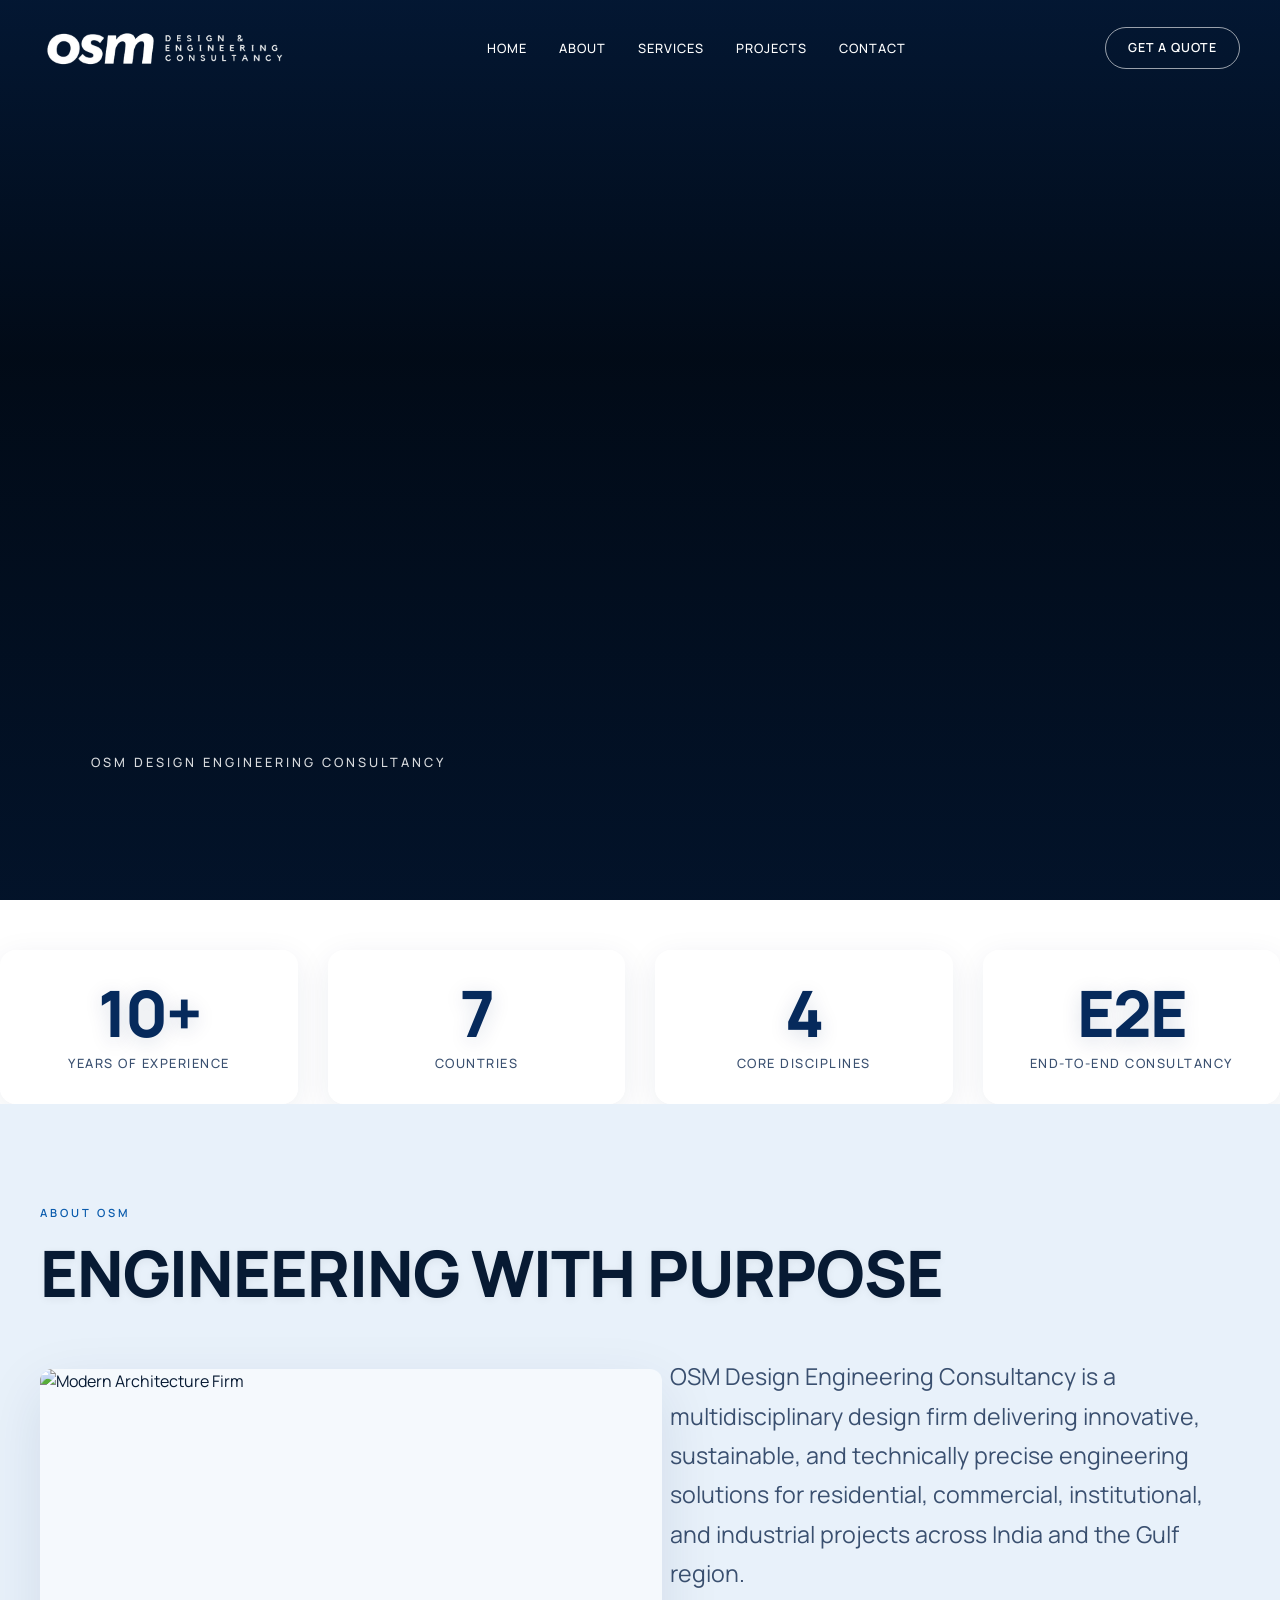
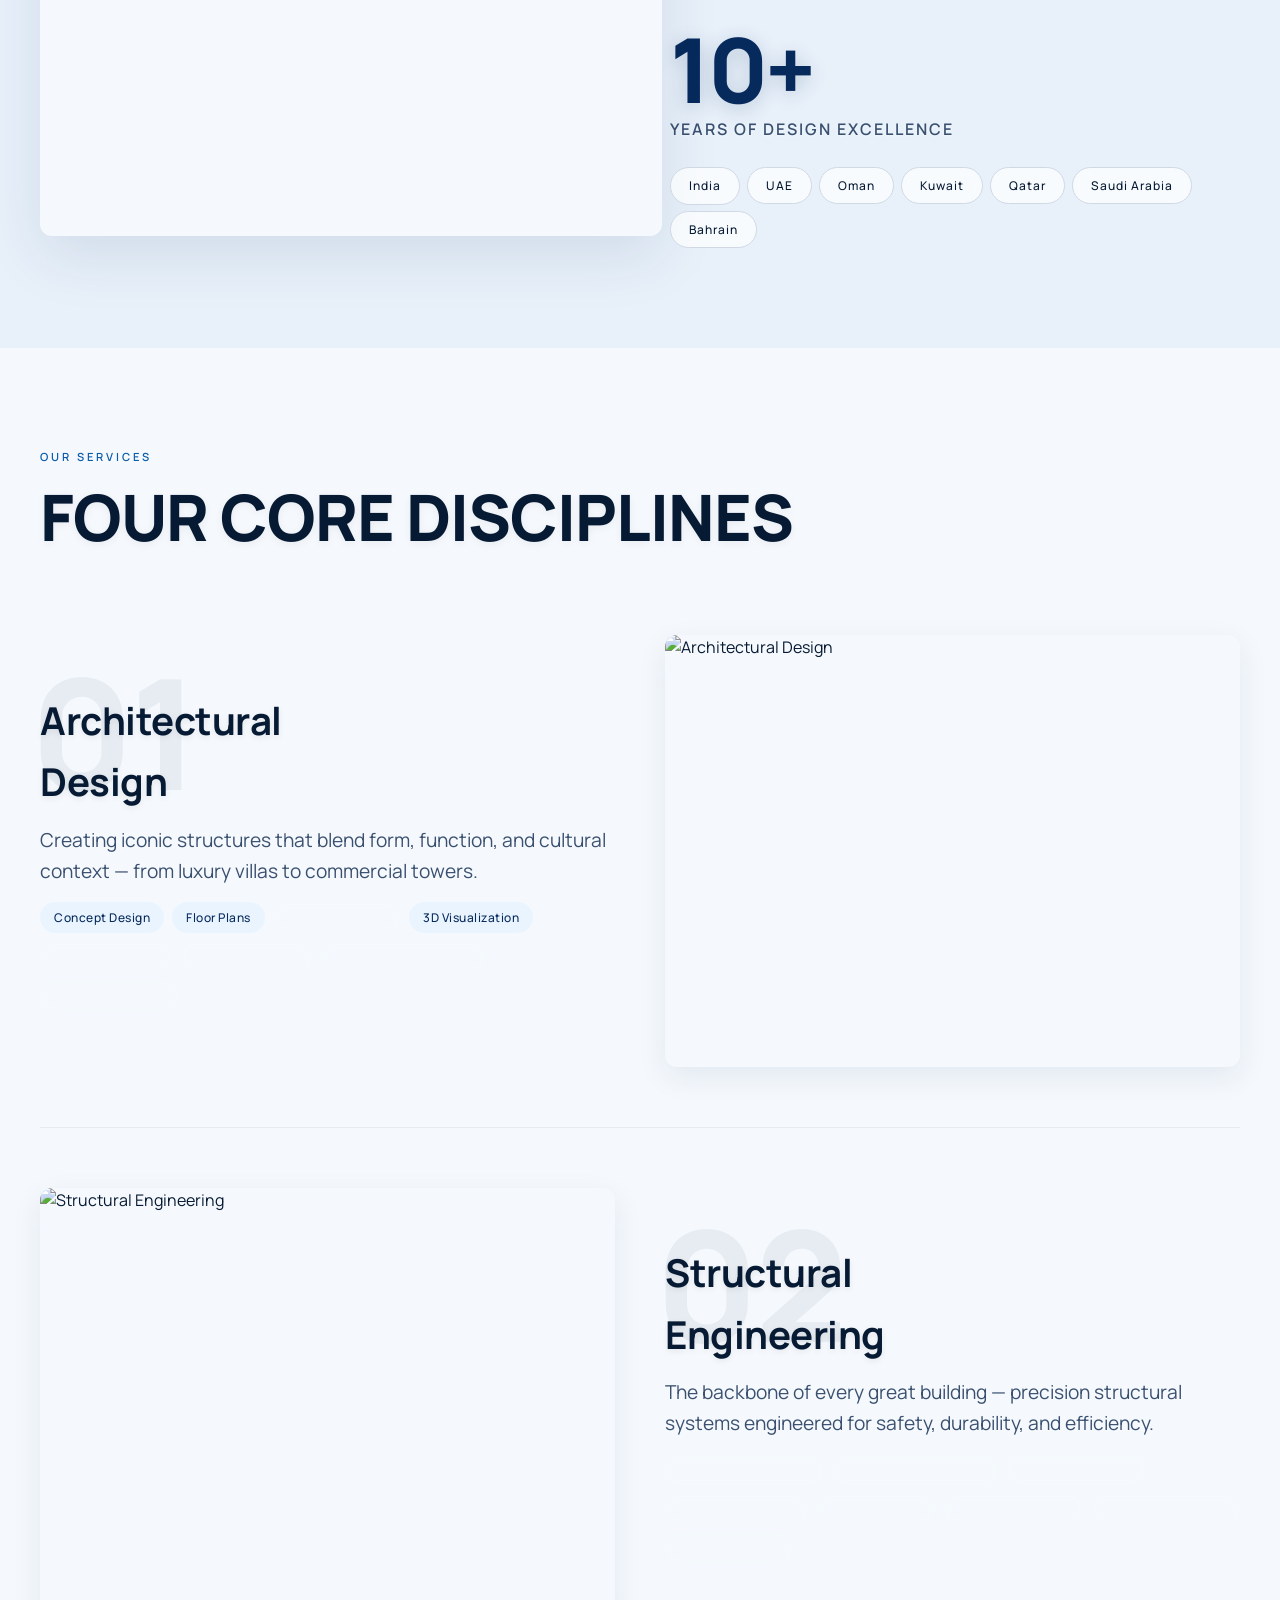
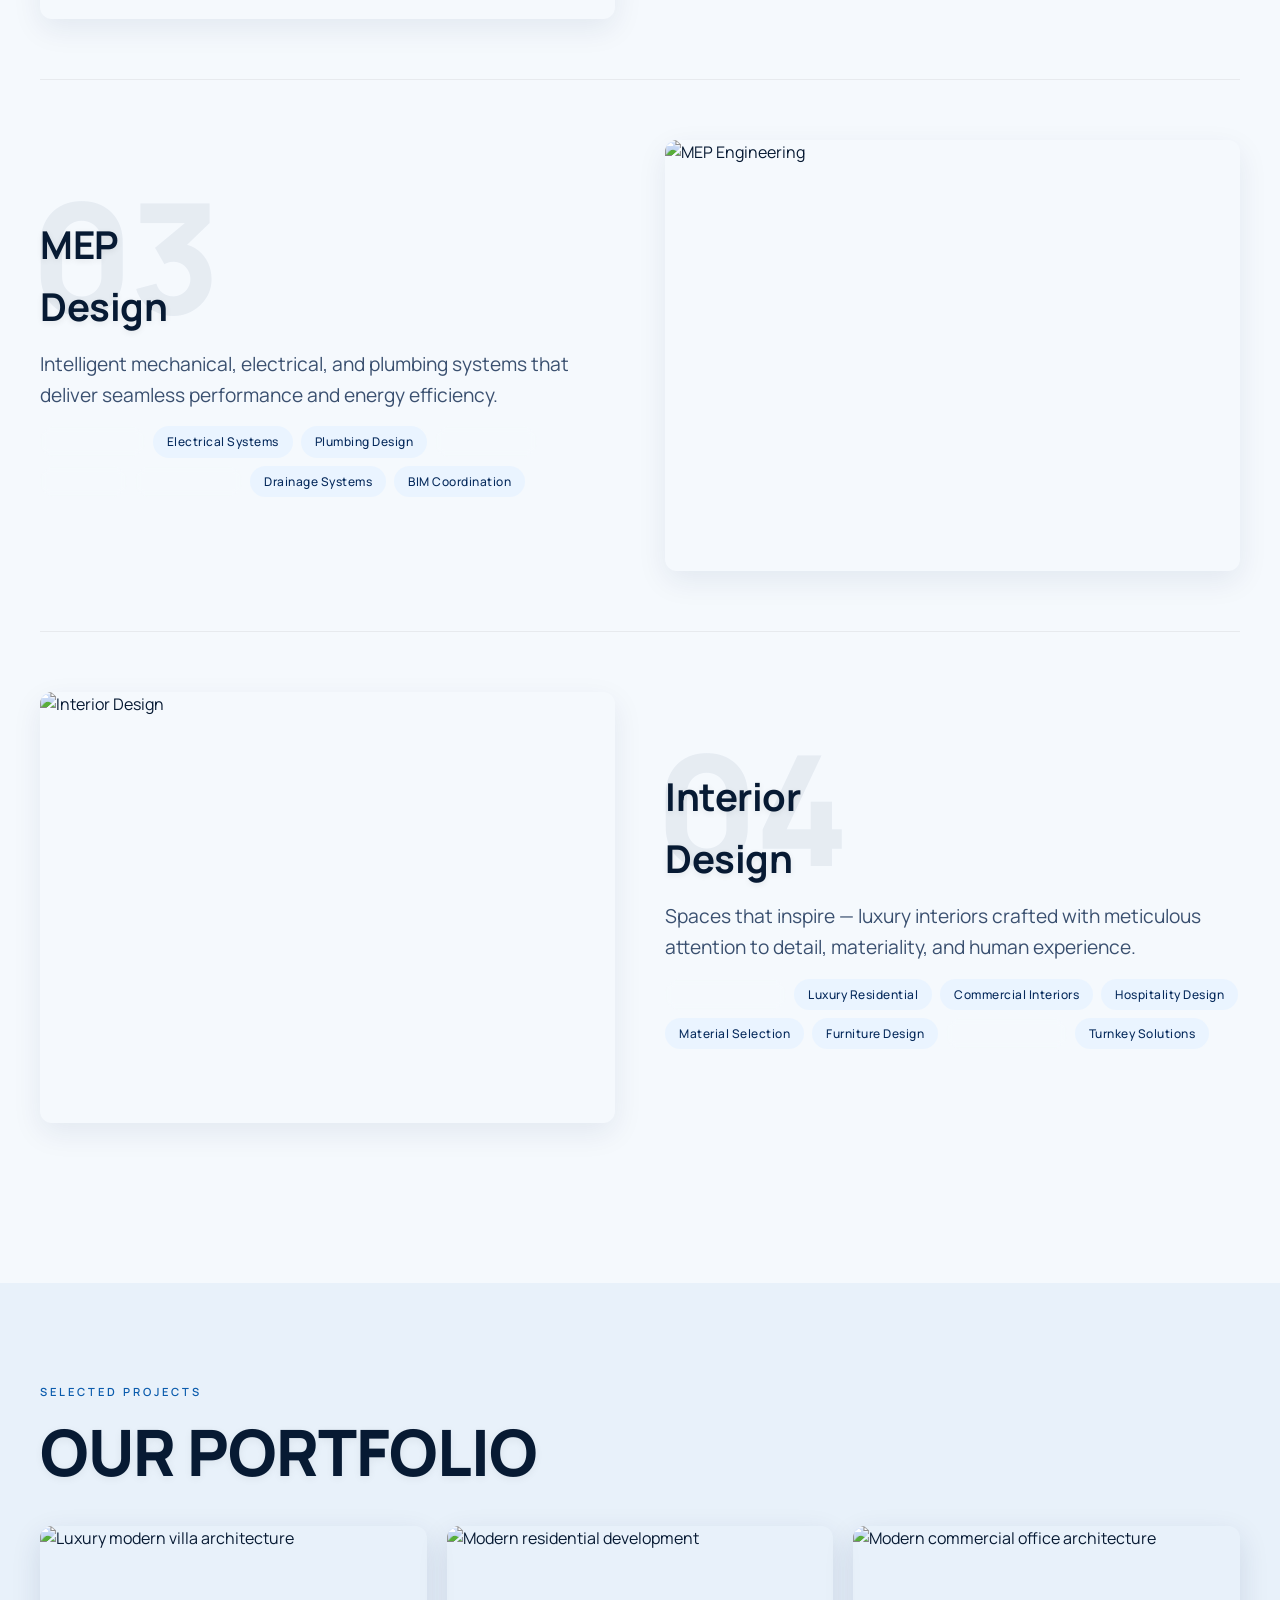
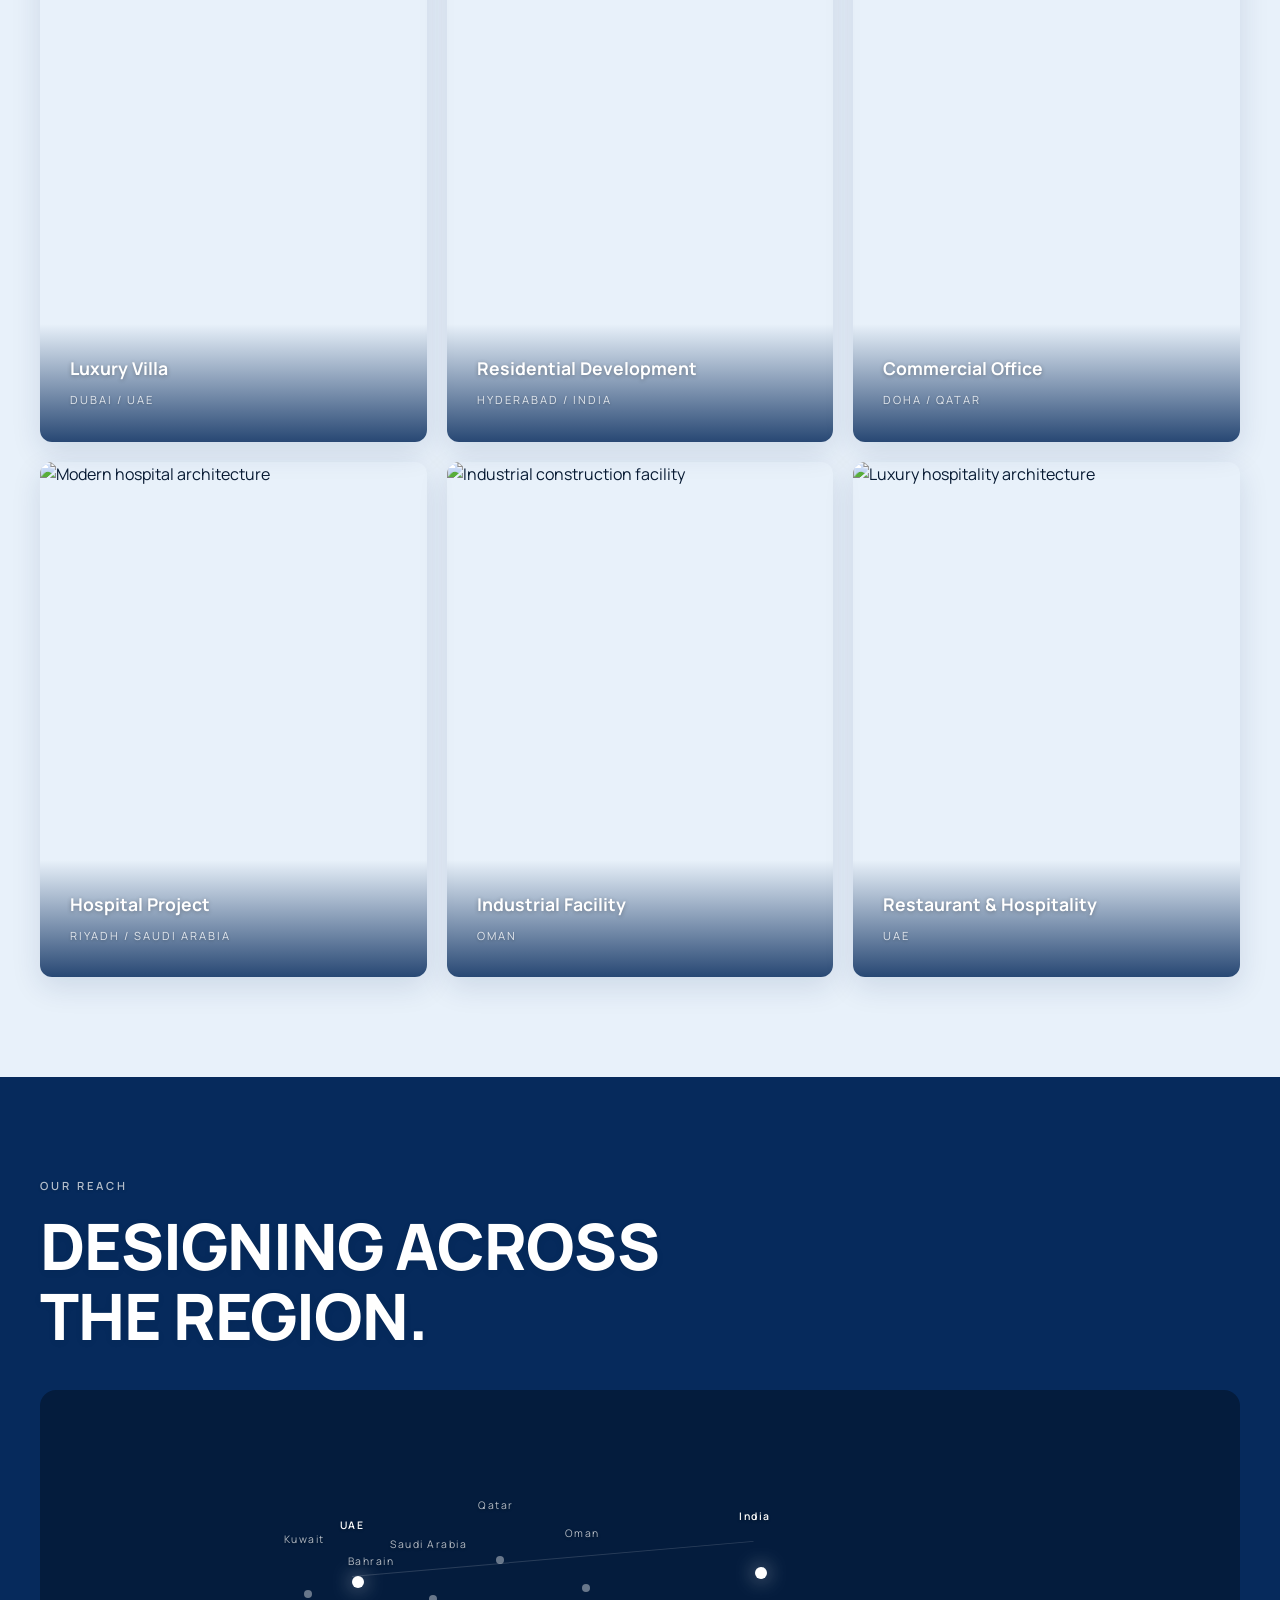
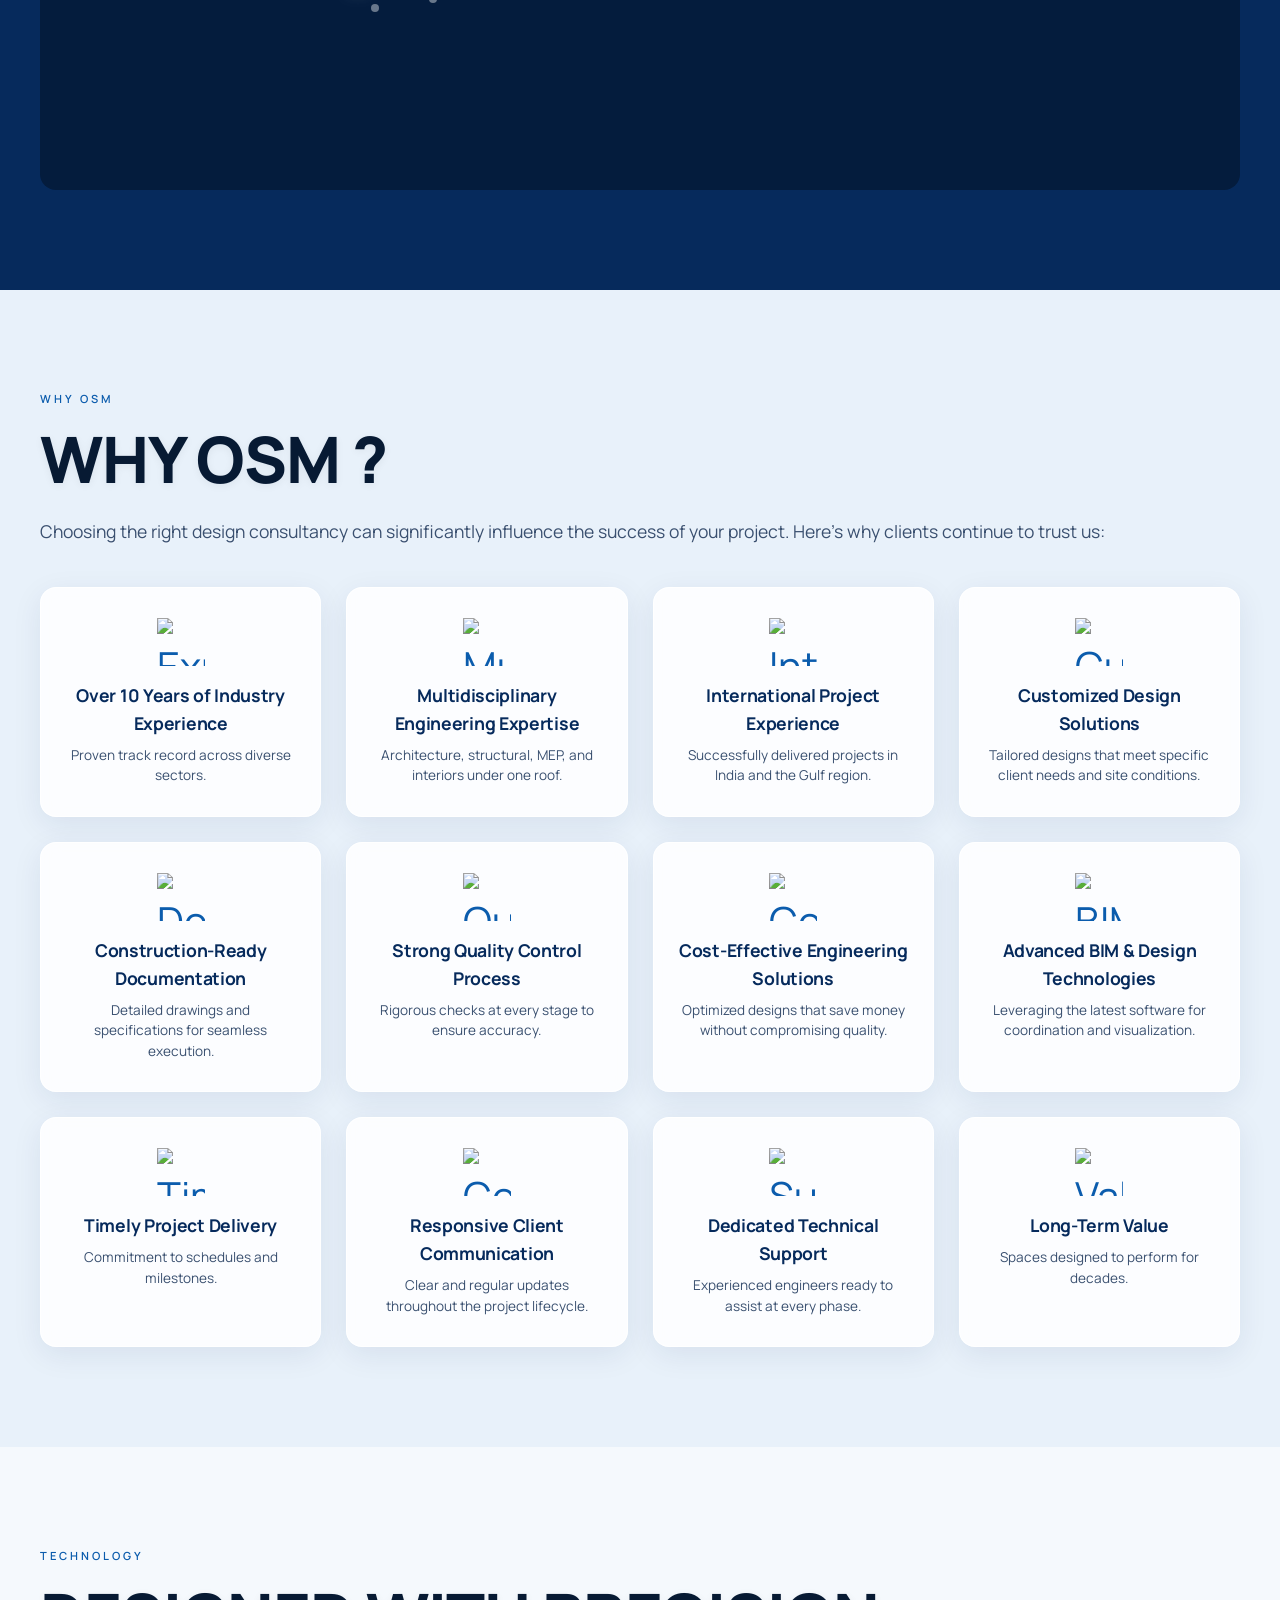
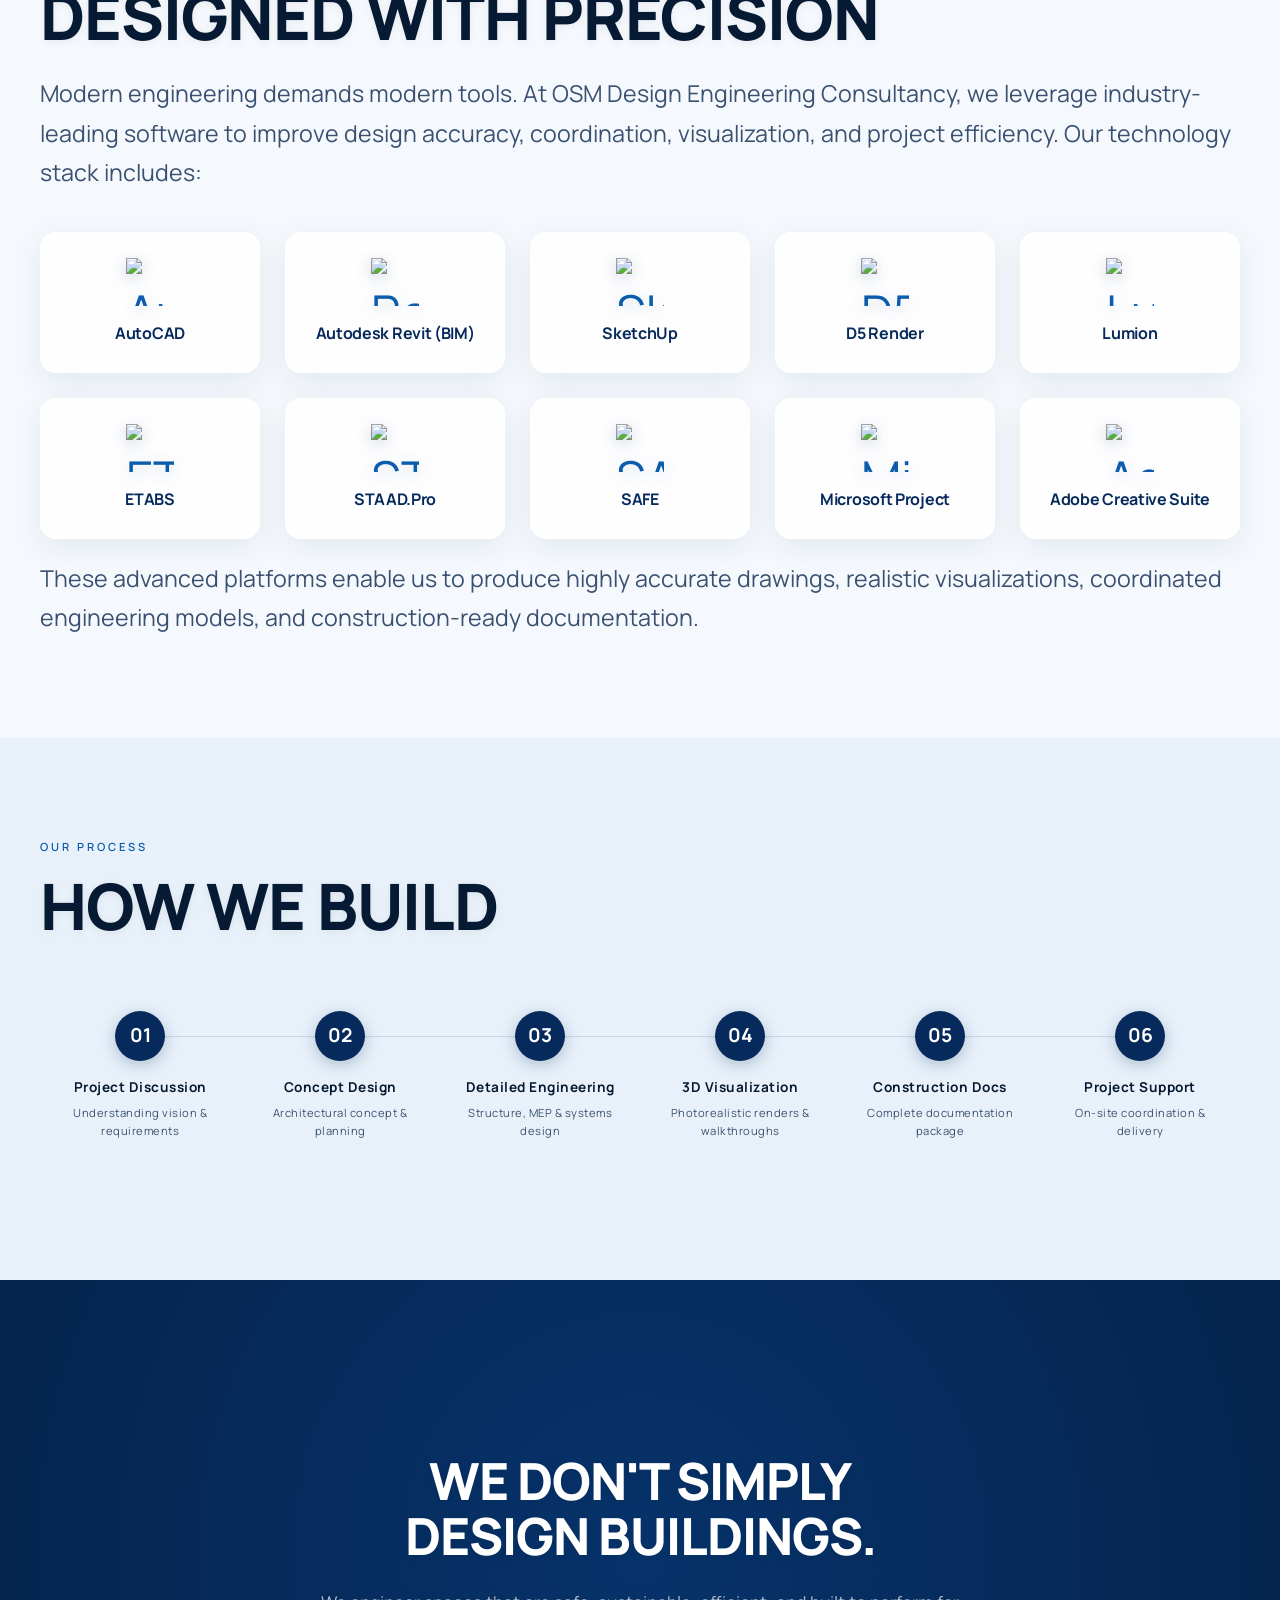
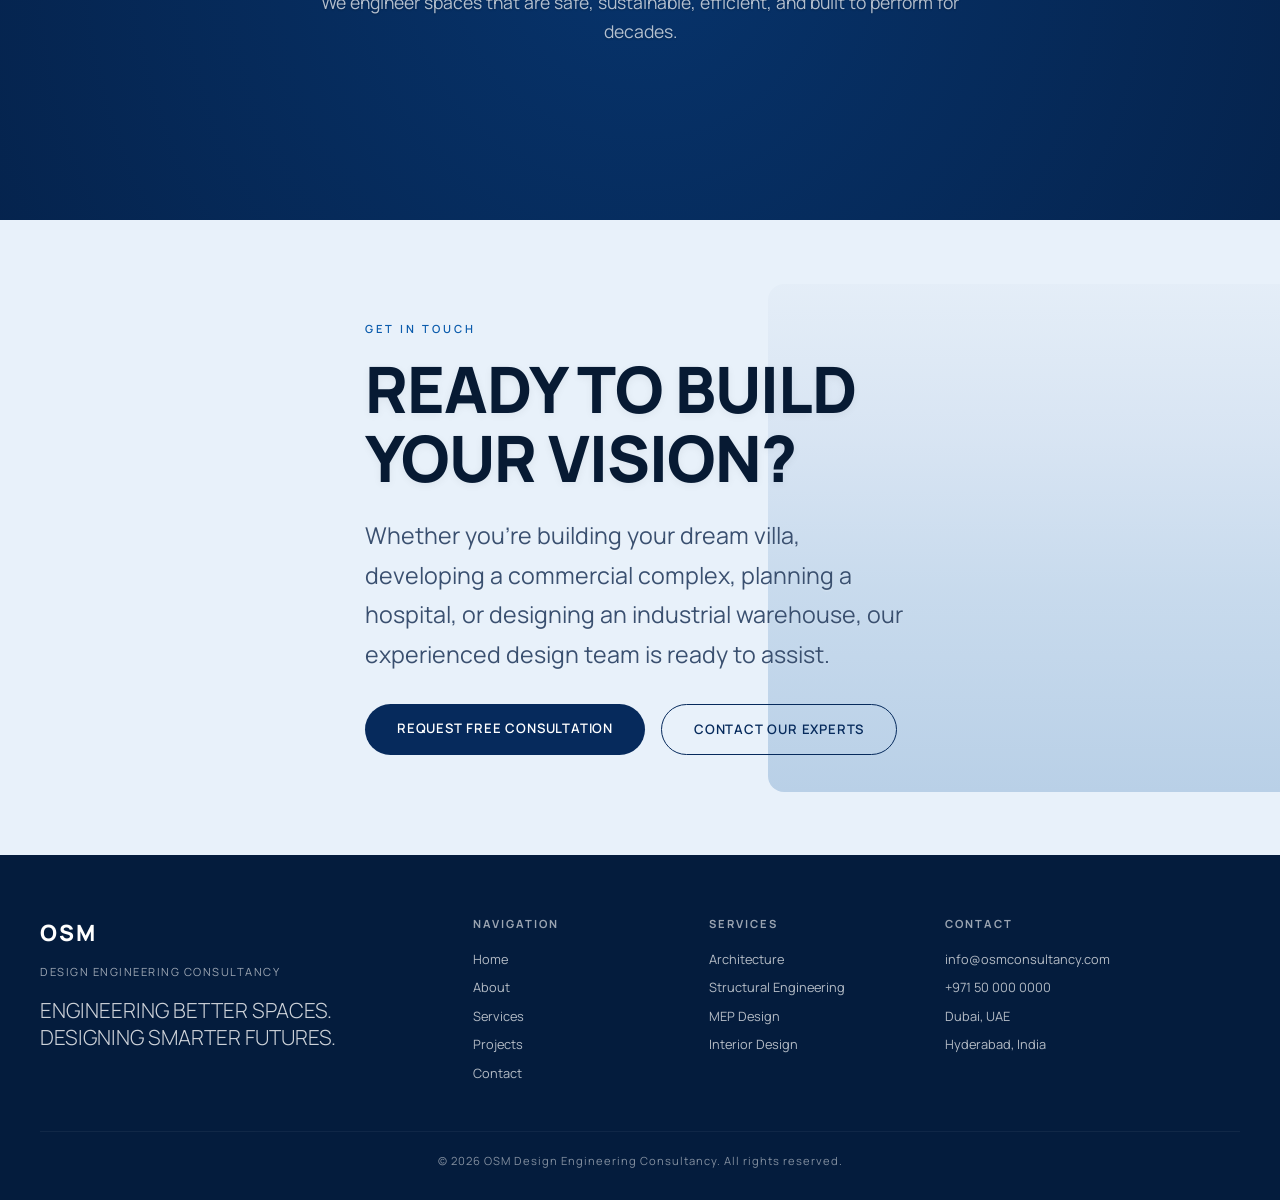
==== commit 4a399720: "234243" ====
--- a/index.html
+++ b/index.html
@@ -31,20 +31,7 @@
 
         html {
             scroll-behavior: smooth;
-            /*scrollbar-width: thin;
-            scrollbar-color: var(--navy) var(--bg-light);*/
-        }
-
-        /*::-webkit-scrollbar {
-            width: 6px;
-        }
-        ::-webkit-scrollbar-track {
-            background: var(--bg-light);
-        }
-        ::-webkit-scrollbar-thumb {
-            background: var(--navy);
-            border-radius: 3px;
-        }*/
+        }
 
         body {
             font-family: 'Manrope', sans-serif;
@@ -56,7 +43,6 @@
             line-height: 1.6;
         }
 
-        /* ===== FADING SHADOW TRANSITIONS ===== */
         .section-transition {
             position: relative;
         }
@@ -81,12 +67,7 @@
             background: linear-gradient(to bottom, transparent, #E8F1FA);
         }
 
-        /* Hero fade-out shadow - REMOVED AS REQUESTED */
-        .hero::after {
-            display: none;
-        }
-
-        /* ===== NAVIGATION ===== */
+        /* NAVIGATION */
         .nav {
             position: fixed;
             top: 0;
@@ -101,7 +82,6 @@
             backdrop-filter: blur(0px);
             -webkit-backdrop-filter: blur(0px);
         }
-
         .nav.scrolled {
             background: rgba(255, 255, 255, 0.96);
             backdrop-filter: blur(20px);
@@ -109,7 +89,6 @@
             box-shadow: 0 2px 30px rgba(6, 42, 92, 0.08);
             padding: 12px 40px;
         }
-
         .nav.scrolled .nav-link {
             color: var(--text);
         }
@@ -128,25 +107,21 @@
         .nav-logo {
             display: flex;
             align-items: center;
-            gap: 12px;
+            gap: 0; /* Changed to 0 to remove space */
             text-decoration: none;
             z-index: 1001;
         }
-
-        /* --- LOGO IMAGE STYLES --- */
         .nav-logo-mark-img {
             width: 180px;
             height: 70px;
             object-fit: contain;
-            border-radius: 8px; /* Ensures the square logo has rounded corners like your design */
+            border-radius: 8px;
         }
         .nav-logo-text-img {
-            padding-top: 10px;
-            height: 60px; /* Matches the square logo height */
+            height: 60px;
             object-fit: contain;
-        }
-
-        /* Mobile adjustments for logo images */
+            /* Removed padding-top to align closer */
+        }
         @media (max-width: 640px) {
             .nav-logo-mark-img {
                 width: 36px;
@@ -163,7 +138,6 @@
             gap: 32px;
             list-style: none;
         }
-
         .nav-link {
             text-decoration: none;
             color: #fff;
@@ -174,7 +148,6 @@
             transition: all 0.3s;
             position: relative;
         }
-
         .nav-link::after {
             content: '';
             position: absolute;
@@ -188,7 +161,6 @@
         .nav-link:hover::after {
             width: 100%;
         }
-
         .nav-cta {
             padding: 10px 22px;
             border: 1.5px solid rgba(255, 255, 255, 0.6);
@@ -224,7 +196,7 @@
             transition: all 0.3s;
         }
 
-        /* ===== HERO ===== */
+        /* HERO */
         .hero {
             position: relative;
             width: 100%;
@@ -232,7 +204,6 @@
             overflow: hidden;
             background: #000;
         }
-
         .hero-video {
             position: absolute;
             top: 0;
@@ -242,7 +213,6 @@
             object-fit: cover;
             z-index: 1;
         }
-
         .hero-overlay {
             position: absolute;
             top: 0;
@@ -251,12 +221,12 @@
             height: 100%;
             z-index: 2;
             pointer-events: none;
-            background: linear-gradient(180deg,
+            /* Enhanced bottom gradient for stats blend */
+             background: linear-gradient(180deg,
                     rgba(6, 42, 92, 0.55) 0%,
                     rgba(6, 42, 92, 0.25) 40%,
                     rgba(6, 42, 92, 0.45) 100%);
         }
-
         .hero-content {
             position: absolute;
             bottom: 12%;
@@ -264,7 +234,6 @@
             z-index: 3;
             max-width: 750px;
         }
-
         .hero-tag {
             display: inline-block;
             font-size: 0.8rem;
@@ -273,10 +242,8 @@
             color: rgba(255, 255, 255, 0.85);
             font-weight: 500;
             margin-bottom: 20px;
-            /*border-left: 2px solid rgba(255, 255, 255, 0.5);*/
             padding-left: 14px;
         }
-
         .hero-heading {
             font-size: clamp(2.5rem, 6vw, 5.5rem);
             font-weight: 800;
@@ -289,7 +256,6 @@
             color: rgba(255, 255, 255, 0.8);
             font-weight: 300;
         }
-
         .hero-subtitle {
             font-size: 0.85rem;
             letter-spacing: 2px;
@@ -298,7 +264,6 @@
             margin-bottom: 10px;
             font-weight: 400;
         }
-
         .hero-credibility {
             font-size: 0.72rem;
             letter-spacing: 3px;
@@ -307,14 +272,12 @@
             margin-bottom: 30px;
             font-weight: 500;
         }
-
         .hero-buttons {
             display: flex;
             gap: 16px;
             flex-wrap: wrap;
             pointer-events: all;
         }
-
         .btn-primary {
             padding: 14px 32px;
             background: var(--navy);
@@ -336,7 +299,6 @@
             transform: translateY(-2px);
             box-shadow: 0 15px 40px rgba(6, 42, 92, 0.4);
         }
-
         .btn-outline {
             padding: 14px 32px;
             background: transparent;
@@ -358,7 +320,6 @@
             border-color: #fff;
             transform: translateY(-2px);
         }
-
         .hero-scroll-indicator {
             position: absolute;
             bottom: 30px;
@@ -380,38 +341,40 @@
             animation: scrollPulse 2s infinite;
         }
         @keyframes scrollPulse {
-            0%,
-            100% {
-                opacity: 0.3;
-                transform: scaleY(1);
-            }
-            50% {
-                opacity: 1;
-                transform: scaleY(1.4);
-            }
-        }
-
-        /* ===== SECTIONS ===== */
+            0%, 100% { opacity: 0.3; transform: scaleY(1); }
+            50% { opacity: 1; transform: scaleY(1.4); }
+        }
+
+        /* STATS OVERLAP (BLENDED OVER HERO) */
+        /*.stats-overlap {
+            position: relative;
+            z-index: 5;
+            margin-top: -80px; 
+            background: linear-gradient(to bottom, rgba(255,255,255,0) 0%, );
+            padding-top: 80px;
+        }*/
+       /* .stats-overlap .stats-row {
+            background: rgba(255, 255, 255, 0.9);
+            backdrop-filter: blur(10px);
+            border-radius: 20px;
+            box-shadow: 0 10px 30px rgba(6, 42, 92, 0.15);
+            margin: 0 auto;
+            max-width: 1200px;
+            padding: 30px 20px;
+            transform: translateY(-20px);
+        }*/
+
+        /* SECTIONS */
         .section {
             padding: 100px 40px;
             position: relative;
             overflow: hidden;
             isolation: isolate;
         }
-
-        .section-white {
-            background: var(--white);
-        }
-        .section-light {
-            background: var(--bg-light);
-        }
-        .section-navy {
-            background: var(--navy);
-            color: #fff;
-        }
-        .section-blue {
-            background: #E8F1FA;
-        }
+        .section-white { background: var(--white); }
+        .section-light { background: var(--bg-light); }
+        .section-navy { background: var(--navy); color: #fff; }
+        .section-blue { background: #E8F1FA; }
 
         .section-inner {
             max-width: 1300px;
@@ -419,7 +382,6 @@
             position: relative;
             z-index: 3;
         }
-
         .section-canvas-3d {
             position: absolute;
             top: 0;
@@ -430,9 +392,7 @@
             pointer-events: none;
             opacity: 0.6;
         }
-        .section-canvas-3d.faint {
-            opacity: 0.35;
-        }
+        .section-canvas-3d.faint { opacity: 0.35; }
 
         .section-label {
             font-size: 0.7rem;
@@ -448,7 +408,6 @@
             color: rgba(255, 255, 255, 0.7);
             text-shadow: 0 1px 3px rgba(0, 0, 0, 0.2);
         }
-
         .section-heading {
             font-size: clamp(2.2rem, 5vw, 4.5rem);
             font-weight: 800;
@@ -457,7 +416,6 @@
             margin-bottom: 24px;
             text-shadow: 0 2px 8px rgba(0, 0, 0, 0.06);
         }
-
         .section-text {
             font-size: 1.45rem;
             color: var(--text-light);
@@ -470,25 +428,28 @@
             text-shadow: 0 1px 2px rgba(0, 0, 0, 0.2);
         }
 
-        /* ===== ABOUT ===== */
+        /* ABOUT */
         .about-grid {
             display: grid;
             grid-template-columns: 1fr 1fr;
             gap: 60px;
             align-items: center;
         }
-
         .about-image-wrap {
             height: 95%;
             position: relative;
-            border-radius: px;
+            border-radius: 12px;
             overflow: hidden;
             aspect-ratio: 4/3;
             background: var(--bg-light);
-            /*z-index: 2;*/
             box-shadow: 0 20px 60px rgba(6, 42, 92, 0.1);
         }
-
+        .about-image-wrap img {
+            width: 100%;
+            height: 100%;
+            object-fit: cover;
+            display: block;
+        }
         .about-stats-number {
             font-size: clamp(2rem, 7vw, 7rem);
             font-weight: 800;
@@ -506,7 +467,6 @@
             margin-top: 4px;
             text-shadow: 0 1px 3px rgba(255, 255, 255, 0.5);
         }
-
         .about-countries {
             display: flex;
             flex-wrap: wrap;
@@ -531,7 +491,7 @@
             border-color: var(--navy);
         }
 
-        /* ===== SERVICES ===== */
+        /* SERVICES */
         .service-block {
             display: grid;
             grid-template-columns: 1fr 1fr;
@@ -541,10 +501,7 @@
             border-bottom: 1px solid rgba(0, 0, 0, 0.06);
             position: relative;
         }
-        .service-block:last-child {
-            border-bottom: none;
-        }
-
+        .service-block:last-child { border-bottom: none; }
         .service-number {
             font-size: clamp(6rem, 12vw, 12rem);
             font-weight: 800;
@@ -557,13 +514,12 @@
             left: -10px;
             pointer-events: none;
         }
-
         .service-content {
             position: relative;
             z-index: 2;
         }
         .service-content h3 {
-            font-size: clamp(3.6rem, 3vw, 2.2rem);
+            font-size: clamp(2.2rem, 3vw, 3.6rem);
             font-weight: 700;
             letter-spacing: -0.5px;
             margin-bottom: 12px;
@@ -572,7 +528,7 @@
             text-shadow: 0 2px 6px rgba(0, 0, 0, 0.08);
         }
         .service-content p {
-            font-size: 1.5rem;
+            font-size: 1.2rem;
             color: var(--text-light);
             margin-bottom: 16px;
             position: relative;
@@ -597,17 +553,22 @@
             font-weight: 500;
             backdrop-filter: blur(4px);
         }
-
         .service-visual {
             aspect-ratio: 4/3;
-            /*border-radius: 12px;*/
+            border-radius: 12px;
             overflow: hidden;
             position: relative;
             z-index: 2;
             box-shadow: 0 10px 30px rgba(6, 42, 92, 0.08);
         }
-
-        /* ===== PROJECTS ===== */
+        .service-visual img {
+            width: 100%;
+            height: 100%;
+            object-fit: cover;
+            display: block;
+        }
+
+        /* PROJECTS */
         .projects-grid {
             display: grid;
             grid-template-columns: repeat(3, 1fr);
@@ -616,10 +577,9 @@
             position: relative;
             z-index: 2;
         }
-
         .project-card {
             position: relative;
-            border-radius: px;
+            border-radius: 12px;
             overflow: hidden;
             aspect-ratio: 3/4;
             cursor: pointer;
@@ -629,7 +589,6 @@
         .project-card:hover {
             box-shadow: 0 20px 50px rgba(6, 42, 92, 0.25);
         }
-
         .project-card-inner {
             width: 100%;
             height: 100%;
@@ -637,12 +596,21 @@
             overflow: hidden;
         }
         .project-card-bg {
+            position: absolute;
+            inset: 0;
+            overflow: hidden;
+        }
+        .project-card-bg img {
             width: 100%;
             height: 100%;
-            transition: transform 0.7s var(--transition);
-        }
-        .project-card:hover .project-card-bg {
+            display: block;
+            object-fit: cover;
+            object-position: center;
+            transition: transform 0.8s cubic-bezier(0.22, 1, 0.36, 1), filter 0.6s ease;
+        }
+        .project-card:hover .project-card-bg img {
             transform: scale(1.06);
+            filter: brightness(0.85);
         }
         .project-card-overlay {
             position: absolute;
@@ -667,28 +635,8 @@
             opacity: 0.8;
             text-shadow: 0 1px 3px rgba(0, 0, 0, 0.3);
         }
-        .project-card-bg {
-    position: absolute;
-    inset: 0;
-    overflow: hidden;
-}
-
-.project-card-bg img {
-    width: 100%;
-    height: 100%;
-    display: block;
-    object-fit: cover;
-    object-position: center;
-    transition: transform 0.8s cubic-bezier(0.22, 1, 0.36, 1),
-                filter 0.6s ease;
-}
-
-.project-card:hover .project-card-bg img {
-    transform: scale(1.06);
-    filter: brightness(0.85);
-}
-
-        /* ===== COUNTRIES ===== */
+
+        /* COUNTRIES */
         .countries-visual {
             position: relative;
             height: 400px;
@@ -701,7 +649,6 @@
             justify-content: center;
             z-index: 2;
         }
-
         .map-dots {
             position: relative;
             width: 80%;
@@ -735,7 +682,7 @@
             margin-top: -14px;
             text-shadow: 0 1px 3px rgba(0, 0, 0, 0.3);
         }
-        .map-dot.active+.map-dot-label {
+        .map-dot.active + .map-dot-label {
             color: #fff;
             font-weight: 600;
         }
@@ -747,15 +694,14 @@
             pointer-events: none;
         }
 
-        /* ===== WHY OSM (Enhanced & Redesigned) ===== */
+        /* WHY OSM */
         .why-section {
             position: relative;
             z-index: 2;
         }
         .why-intro {
             max-width: 1200px;
-            /*margin: 0 auto 40px;*/
-            /*text-align: center;*/
+            margin-bottom: 40px;
         }
         .why-intro p {
             font-size: 1.1rem;
@@ -791,6 +737,12 @@
             margin-bottom: 15px;
             display: block;
             color: var(--blue);
+        }
+        .feature-icon img {
+            width: 48px;
+            height: 48px;
+            display: block;
+            margin: 0 auto;
         }
         .feature-title {
             font-weight: 700;
@@ -845,7 +797,7 @@
             font-weight: 500;
         }
 
-        /* ===== TECHNOLOGY (Redesigned with 3D logo grid) ===== */
+        /* TECHNOLOGY */
         .tech-grid {
             display: grid;
             grid-template-columns: repeat(auto-fit, minmax(200px, 1fr));
@@ -879,6 +831,12 @@
             color: var(--blue);
             filter: drop-shadow(0 4px 8px rgba(6, 42, 92, 0.2));
         }
+        .tech-logo img {
+            width: 48px;
+            height: 48px;
+            display: block;
+            margin: 0 auto;
+        }
         .tech-name {
             font-weight: 700;
             font-size: 1rem;
@@ -886,7 +844,7 @@
             letter-spacing: -0.3px;
         }
 
-        /* ===== PROCESS ===== */
+        /* PROCESS */
         .process-timeline {
             display: flex;
             gap: 0;
@@ -919,7 +877,7 @@
             z-index: 2;
             transition: all 0.4s;
             box-shadow: 0 4px 15px rgba(6, 42, 92, 0.25);
-why-intro        }
+        }
         .process-step:hover .process-step-num {
             background: var(--blue);
             transform: scale(1.15);
@@ -948,62 +906,45 @@
             z-index: 1;
         }
 
-        /* ===== COMMITMENT ===== */
-        /* ===== COMMITMENT BACKGROUND ===== */
-
-.commitment-section {
-    min-height: 60vh;
-    display: flex;
-    align-items: center;
-    justify-content: center;
-    text-align: center;
-    position: relative;
-    overflow: hidden;
-    background: var(--navy);
-}
-
-/* Real architecture image background */
-.commitment-grid-bg {
-    position: absolute;
-    inset: -30px;
-    width: calc(100% + 60px);
-    height: calc(100% + 60px);
-
-    background-image: url("https://images.unsplash.com/photo-1486406146926-c627a92ad1ab?w=2000&q=85");
-
-    background-size: cover;
-    background-position: center;
-    background-repeat: no-repeat;
-
-    filter: blur(7px);
-    transform: scale(1.04);
-
-    pointer-events: none;
-    z-index: 0;
-}
-
-/* Extra blue glass overlay */
-.commitment-section::after {
-    content: "";
-    position: absolute;
-    inset: 0;
-    background:
-        radial-gradient(
-            circle at center,
-            rgba(11, 92, 173, 0.18),
-            rgba(4, 28, 61, 0.45)
-        );
-    z-index: 1;
-    pointer-events: none;
-}
-
-/* Keep text above image */
-.commitment-section .section-inner {
-    position: relative;
-    z-index: 3 !important;
-}
-
-        /* ===== CTA ===== */
+        /* COMMITMENT */
+        .commitment-section {
+            min-height: 60vh;
+            display: flex;
+            align-items: center;
+            justify-content: center;
+            text-align: center;
+            position: relative;
+            overflow: hidden;
+            background: var(--navy);
+        }
+        .commitment-grid-bg {
+            position: absolute;
+            inset: -30px;
+            width: calc(100% + 60px);
+            height: calc(100% + 60px);
+            background-image: url("https://images.unsplash.com/photo-1486406146926-c627a92ad1ab?w=2000&q=85");
+            background-size: cover;
+            background-position: center;
+            background-repeat: no-repeat;
+            filter: blur(7px);
+            transform: scale(1.04);
+            pointer-events: none;
+            z-index: 0;
+        }
+        .commitment-section::after {
+            content: "";
+            position: absolute;
+            inset: 0;
+            background: radial-gradient(circle at center, rgba(11, 92, 173, 0.18), rgba(4, 28, 61, 0.45));
+            z-index: 1;
+            pointer-events: none;
+        }
+        .commitment-section .section-inner {
+            position: relative;
+            z-index: 3 !important;
+        }
+
+        /* CTA */
         .cta-section {
             position: relative;
             overflow: hidden;
@@ -1025,7 +966,7 @@
             z-index: 1;
         }
 
-        /* ===== FOOTER ===== */
+        /* FOOTER */
         .footer {
             background: var(--navy-dark);
             color: #fff;
@@ -1070,9 +1011,7 @@
             margin-bottom: 8px;
             transition: color 0.3s;
         }
-        .footer a:hover {
-            color: #fff;
-        }
+        .footer a:hover { color: #fff; }
         .footer-bottom {
             max-width: 1300px;
             margin: 40px auto 0;
@@ -1086,7 +1025,7 @@
             z-index: 2;
         }
 
-        /* ===== MOBILE MENU ===== */
+        /* MOBILE MENU */
         .mobile-menu {
             position: fixed;
             top: 0;
@@ -1112,9 +1051,7 @@
             list-style: none;
             text-align: center;
         }
-        .mobile-menu-links li {
-            margin: 20px 0;
-        }
+        .mobile-menu-links li { margin: 20px 0; }
         .mobile-menu-links a {
             color: #fff;
             text-decoration: none;
@@ -1124,14 +1061,11 @@
             transition: color 0.3s;
             text-shadow: 0 1px 3px rgba(0, 0, 0, 0.2);
         }
-        .mobile-menu-links a:hover {
-            color: var(--blue-light);
-        }
-
-        /* ===== RESPONSIVE ===== */
+        .mobile-menu-links a:hover { color: var(--blue-light); }
+
+        /* RESPONSIVE */
         @media (max-width: 1024px) {
-            .about-grid,
-            .service-block {
+            .about-grid, .service-block {
                 grid-template-columns: 1fr;
                 gap: 30px;
             }
@@ -1147,45 +1081,33 @@
             .footer-grid {
                 grid-template-columns: 1fr 1fr;
             }
-            .nav-links {
-                display: none;
-            }
-            .nav-mobile-toggle {
-                display: flex;
-            }
-            .section {
-                padding: 60px 20px;
-            }
+            .nav-links { display: none; }
+            .nav-mobile-toggle { display: flex; }
+            .section { padding: 60px 20px; }
             .hero-content {
                 left: 5%;
                 bottom: 10%;
                 max-width: 90%;
             }
-            .hero-buttons {
-                flex-direction: column;
-                gap: 10px;
-            }
-            .btn-primary,
-            .btn-outline {
+            .hero-buttons { flex-direction: column; gap: 10px; }
+            .btn-primary, .btn-outline {
                 text-align: center;
                 width: 100%;
             }
+            .stats-overlap {
+                margin-top: -60px;
+                padding-top: 60px;
+            }
         }
 
         @media (max-width: 640px) {
-            .projects-grid {
-                grid-template-columns: 1fr;
-            }
+            .projects-grid { grid-template-columns: 1fr; }
             .stats-row {
                 grid-template-columns: 1fr 1fr;
                 gap: 20px;
             }
-            .features-grid {
-                grid-template-columns: 1fr;
-            }
-            .tech-grid {
-                grid-template-columns: repeat(2, 1fr);
-            }
+            .features-grid { grid-template-columns: 1fr; }
+            .tech-grid { grid-template-columns: repeat(2, 1fr); }
             .process-timeline {
                 flex-wrap: nowrap;
                 overflow-x: auto;
@@ -1198,20 +1120,17 @@
                 grid-template-columns: 1fr;
                 gap: 30px;
             }
-            .nav {
-                padding: 14px 16px;
-            }
-            .nav.scrolled {
-                padding: 10px 16px;
-            }
-            .hero-heading {
-                font-size: clamp(1.8rem, 7vw, 2.6rem);
-            }
-            .about-stats-number {
-                font-size: 4rem;
-            }
-            .section-heading {
-                font-size: clamp(1.6rem, 6vw, 2.8rem);
+            .nav { padding: 14px 16px; }
+            .nav.scrolled { padding: 10px 16px; }
+            .hero-heading { font-size: clamp(1.8rem, 7vw, 2.6rem); }
+            .about-stats-number { font-size: 4rem; }
+            .section-heading { font-size: clamp(1.6rem, 6vw, 2.8rem); }
+            .stats-overlap {
+                margin-top: -40px;
+                padding-top: 40px;
+            }
+            .stats-overlap .stats-row {
+                padding: 20px 10px;
             }
         }
     </style>
@@ -1221,16 +1140,14 @@
     <!-- NAVIGATION -->
     <nav class="nav" id="nav">
         <a href="#" class="nav-logo">
-            <!-- Added IDs to easily target them with JS -->
-            <img src="assets/img/logo1.png" id="logoMark" alt="OSM Logo Mark" class="nav-logo-mark-img">
-            <img src="assets/img/logo2.png" id="logoText" alt="OSM Design Engineering Consultancy" class="nav-logo-text-img">
+            <!-- <img src="assets/img/logo1.png" id="logoMark" alt="OSM Logo Mark" class="nav-logo-mark-img"> -->
+            <img src="assets/img/logo.png" id="logoText" alt="OSM Design Engineering Consultancy" class="nav-logo-text-img">
         </a>
         <ul class="nav-links">
             <li><a href="#home" class="nav-link">Home</a></li>
             <li><a href="#about" class="nav-link">About</a></li>
             <li><a href="#services" class="nav-link">Services</a></li>
             <li><a href="#projects" class="nav-link">Projects</a></li>
-            <!-- <li><a href="#process" class="nav-link">Process</a></li> -->
             <li><a href="#contact" class="nav-link">Contact</a></li>
         </ul>
         <a href="#contact" class="nav-cta">Get a Quote</a>
@@ -1246,14 +1163,12 @@
             <li><a href="#about" onclick="closeMobileMenu()">About</a></li>
             <li><a href="#services" onclick="closeMobileMenu()">Services</a></li>
             <li><a href="#projects" onclick="closeMobileMenu()">Projects</a></li>
-            <!-- <li><a href="#process" onclick="closeMobileMenu()">Process</a></li> -->
             <li><a href="#contact" onclick="closeMobileMenu()">Contact</a></li>
         </ul>
     </div>
 
     <!-- HERO -->
     <section class="hero" id="home">
-        <!-- REPLACED CANVAS WITH VIDEO -->
         <video class="hero-video" autoplay muted loop playsinline>
             <source src="assets/videos/hero.mp4" type="video/mp4">
         </video>
@@ -1261,44 +1176,39 @@
         <div class="hero-content">
             <p class="hero-tag"> OSM Design Engineering Consultancy</p>
         </div>
-        <!-- <div class="hero-scroll-indicator">
-            <span>Scroll</span>
-            <div class="hero-scroll-line"></div>
-        </div> -->
-
     </section>
-     <section>
-         <div class="stats-row">
-                <div class="stat-item">
-                    <div class="stat-number">10+</div>
-                    <div class="stat-label">Years of Experience</div>
-                </div>
-                <div class="stat-item">
-                    <div class="stat-number">7</div>
-                    <div class="stat-label">Countries</div>
-                </div>
-                <div class="stat-item">
-                    <div class="stat-number">4</div>
-                    <div class="stat-label">Core Disciplines</div>
-                </div>
-                <div class="stat-item">
-                    <div class="stat-number">E2E</div>
-                    <div class="stat-label">End-to-End Consultancy</div>
-                </div>
+
+    <!-- STATS OVERLAP (Blended with hero shadow) -->
+    <section class="stats-overlap">
+        <div class="stats-row">
+            <div class="stat-item">
+                <div class="stat-number">10+</div>
+                <div class="stat-label">Years of Experience</div>
             </div>
-            <br><br>
-     </section>
+            <div class="stat-item">
+                <div class="stat-number">7</div>
+                <div class="stat-label">Countries</div>
+            </div>
+            <div class="stat-item">
+                <div class="stat-number">4</div>
+                <div class="stat-label">Core Disciplines</div>
+            </div>
+            <div class="stat-item">
+                <div class="stat-number">E2E</div>
+                <div class="stat-label">End-to-End Consultancy</div>
+            </div>
+        </div>
+    </section>
 
     <!-- ABOUT -->
     <section class="section section-blue section-transition-blue" id="about">
         <canvas class="section-canvas-3d" id="aboutCanvas"></canvas>
         <div class="section-inner">
             <span class="section-label">About OSM</span>
-             <h2 class="section-heading">ENGINEERING WITH PURPOSE</h2><br>
+            <h2 class="section-heading">ENGINEERING WITH PURPOSE</h2><br>
             <div class="about-grid">
                 <div class="about-image-wrap">
-                    <!-- REPLACED SVG WITH RELEVANT WEB IMAGE -->
-                    <img src="https://images.unsplash.com/photo-1486406146926-c627a92ad1ab?w=800&q=80" alt="Modern Architecture Firm" class="w-full h-full object-cover">
+                    <img src="https://images.unsplash.com/photo-1486406146926-c627a92ad1ab?w=800&q=80" alt="Modern Architecture Firm">
                 </div>
                 <div>
                     <p class="section-text">OSM Design Engineering Consultancy is a multidisciplinary design firm delivering innovative, sustainable, and technically precise engineering solutions for residential, commercial, institutional, and industrial projects across India and the Gulf region.</p>
@@ -1327,7 +1237,6 @@
             <span class="section-label">Our Services</span>
             <h2 class="section-heading">FOUR CORE DISCIPLINES</h2>
 
-            <!-- Architecture -->
             <div class="service-block">
                 <div class="service-content">
                     <div class="service-number">01</div>
@@ -1340,16 +1249,13 @@
                     </ul>
                 </div>
                 <div class="service-visual">
-                    <!-- REPLACED SVG WITH RELEVANT WEB IMAGE -->
-                    <img src="https://images.unsplash.com/photo-1503387762-592deb58ef4e?w=800&q=80" alt="Architectural Design" class="w-full h-full object-cover">
+                    <img src="https://images.unsplash.com/photo-1503387762-592deb58ef4e?w=800&q=80" alt="Architectural Design">
                 </div>
             </div>
 
-            <!-- Structural -->
             <div class="service-block">
                 <div class="service-visual">
-                    <!-- REPLACED SVG WITH RELEVANT WEB IMAGE -->
-                    <img src="https://images.unsplash.com/photo-1503708928676-1cb796a0891e?w=800&q=80" alt="Structural Engineering" class="w-full h-full object-cover">
+                    <img src="https://images.unsplash.com/photo-1503708928676-1cb796a0891e?w=800&q=80" alt="Structural Engineering">
                 </div>
                 <div class="service-content">
                     <div class="service-number">02</div>
@@ -1363,7 +1269,6 @@
                 </div>
             </div>
 
-            <!-- MEP -->
             <div class="service-block">
                 <div class="service-content">
                     <div class="service-number">03</div>
@@ -1376,16 +1281,13 @@
                     </ul>
                 </div>
                 <div class="service-visual">
-                    <!-- REPLACED SVG WITH RELEVANT WEB IMAGE -->
-                    <img src="https://images.unsplash.com/photo-1504328345606-18bbc8c9d7d1?w=800&q=80" alt="MEP Engineering" class="w-full h-full object-cover">
+                    <img src="https://images.unsplash.com/photo-1504328345606-18bbc8c9d7d1?w=800&q=80" alt="MEP Engineering">
                 </div>
             </div>
 
-            <!-- Interior -->
             <div class="service-block">
                 <div class="service-visual">
-                    <!-- REPLACED SVG WITH RELEVANT WEB IMAGE -->
-                    <img src="https://images.unsplash.com/photo-1618221195710-dd6b41faaea6?w=800&q=80" alt="Interior Design" class="w-full h-full object-cover">
+                    <img src="https://images.unsplash.com/photo-1618221195710-dd6b41faaea6?w=800&q=80" alt="Interior Design">
                 </div>
                 <div class="service-content">
                     <div class="service-number">04</div>
@@ -1403,152 +1305,81 @@
 
     <!-- PROJECTS -->
     <section class="section section-blue section-transition-blue" id="projects">
-    <canvas class="section-canvas-3d faint" id="projectsCanvas"></canvas>
-
-    <div class="section-inner">
-
-        <span class="section-label">Selected Projects</span>
-
-        <h2 class="section-heading">
-            OUR PORTFOLIO
-        </h2>
-
-        <div class="projects-grid">
-
-            <!-- Luxury Villa -->
-            <div class="project-card">
-                <div class="project-card-inner">
-
-                    <div class="project-card-bg">
-                        <img
-                            src="https://images.unsplash.com/photo-1600607687920-4e2a09cf159d?w=1400&q=85"
-                            alt="Luxury modern villa architecture"
-                            loading="lazy"
-                            decoding="async"
-                        >
+        <canvas class="section-canvas-3d faint" id="projectsCanvas"></canvas>
+        <div class="section-inner">
+            <span class="section-label">Selected Projects</span>
+            <h2 class="section-heading">OUR PORTFOLIO</h2>
+
+            <div class="projects-grid">
+                <div class="project-card">
+                    <div class="project-card-inner">
+                        <div class="project-card-bg">
+                            <img src="https://images.unsplash.com/photo-1600607687920-4e2a09cf159d?w=1400&q=85" alt="Luxury modern villa architecture" loading="lazy" decoding="async">
+                        </div>
+                        <div class="project-card-overlay">
+                            <h4>Luxury Villa</h4>
+                            <span>Dubai / UAE</span>
+                        </div>
                     </div>
-
-                    <div class="project-card-overlay">
-                        <h4>Luxury Villa</h4>
-                        <span>Dubai / UAE</span>
+                </div>
+                <div class="project-card">
+                    <div class="project-card-inner">
+                        <div class="project-card-bg">
+                            <img src="https://images.unsplash.com/photo-1545324418-cc1a3fa10c00?w=1400&q=85" alt="Modern residential development" loading="lazy" decoding="async">
+                        </div>
+                        <div class="project-card-overlay">
+                            <h4>Residential Development</h4>
+                            <span>Hyderabad / India</span>
+                        </div>
                     </div>
-
+                </div>
+                <div class="project-card">
+                    <div class="project-card-inner">
+                        <div class="project-card-bg">
+                            <img src="https://images.unsplash.com/photo-1497366811353-6870744d04b2?w=1400&q=85" alt="Modern commercial office architecture" loading="lazy" decoding="async">
+                        </div>
+                        <div class="project-card-overlay">
+                            <h4>Commercial Office</h4>
+                            <span>Doha / Qatar</span>
+                        </div>
+                    </div>
+                </div>
+                <div class="project-card">
+                    <div class="project-card-inner">
+                        <div class="project-card-bg">
+                            <img src="https://images.unsplash.com/photo-1519494026892-80bbd2d6fd0d?w=1400&q=85" alt="Modern hospital architecture" loading="lazy" decoding="async">
+                        </div>
+                        <div class="project-card-overlay">
+                            <h4>Hospital Project</h4>
+                            <span>Riyadh / Saudi Arabia</span>
+                        </div>
+                    </div>
+                </div>
+                <div class="project-card">
+                    <div class="project-card-inner">
+                        <div class="project-card-bg">
+                            <img src="https://images.unsplash.com/photo-1504917595217-d4dc5ebe6122?w=1400&q=85" alt="Industrial construction facility" loading="lazy" decoding="async">
+                        </div>
+                        <div class="project-card-overlay">
+                            <h4>Industrial Facility</h4>
+                            <span>Oman</span>
+                        </div>
+                    </div>
+                </div>
+                <div class="project-card">
+                    <div class="project-card-inner">
+                        <div class="project-card-bg">
+                            <img src="https://images.unsplash.com/photo-1551882547-ff40c63fe5fa?w=1400&q=85" alt="Luxury hospitality architecture" loading="lazy" decoding="async">
+                        </div>
+                        <div class="project-card-overlay">
+                            <h4>Restaurant & Hospitality</h4>
+                            <span>UAE</span>
+                        </div>
+                    </div>
                 </div>
             </div>
-
-
-            <!-- Residential Development -->
-            <div class="project-card">
-                <div class="project-card-inner">
-
-                    <div class="project-card-bg">
-                        <img
-                            src="https://images.unsplash.com/photo-1545324418-cc1a3fa10c00?w=1400&q=85"
-                            alt="Modern residential development"
-                            loading="lazy"
-                            decoding="async"
-                        >
-                    </div>
-
-                    <div class="project-card-overlay">
-                        <h4>Residential Development</h4>
-                        <span>Hyderabad / India</span>
-                    </div>
-
-                </div>
-            </div>
-
-
-            <!-- Commercial Office -->
-            <div class="project-card">
-                <div class="project-card-inner">
-
-                    <div class="project-card-bg">
-                        <img
-                            src="https://images.unsplash.com/photo-1497366811353-6870744d04b2?w=1400&q=85"
-                            alt="Modern commercial office architecture"
-                            loading="lazy"
-                            decoding="async"
-                        >
-                    </div>
-
-                    <div class="project-card-overlay">
-                        <h4>Commercial Office</h4>
-                        <span>Doha / Qatar</span>
-                    </div>
-
-                </div>
-            </div>
-
-
-            <!-- Hospital Project -->
-            <div class="project-card">
-                <div class="project-card-inner">
-
-                    <div class="project-card-bg">
-                        <img
-                            src="https://images.unsplash.com/photo-1519494026892-80bbd2d6fd0d?w=1400&q=85"
-                            alt="Modern hospital architecture"
-                            loading="lazy"
-                            decoding="async"
-                        >
-                    </div>
-
-                    <div class="project-card-overlay">
-                        <h4>Hospital Project</h4>
-                        <span>Riyadh / Saudi Arabia</span>
-                    </div>
-
-                </div>
-            </div>
-
-
-            <!-- Industrial Facility -->
-            <div class="project-card">
-                <div class="project-card-inner">
-
-                    <div class="project-card-bg">
-                        <img
-                            src="https://images.unsplash.com/photo-1504917595217-d4dc5ebe6122?w=1400&q=85"
-                            alt="Industrial construction facility"
-                            loading="lazy"
-                            decoding="async"
-                        >
-                    </div>
-
-                    <div class="project-card-overlay">
-                        <h4>Industrial Facility</h4>
-                        <span>Oman</span>
-                    </div>
-
-                </div>
-            </div>
-
-
-            <!-- Restaurant & Hospitality -->
-            <div class="project-card">
-                <div class="project-card-inner">
-
-                    <div class="project-card-bg">
-                        <img
-                            src="https://images.unsplash.com/photo-1551882547-ff40c63fe5fa?w=1400&q=85"
-                            alt="Luxury hospitality architecture"
-                            loading="lazy"
-                            decoding="async"
-                        >
-                    </div>
-
-                    <div class="project-card-overlay">
-                        <h4>Restaurant & Hospitality</h4>
-                        <span>UAE</span>
-                    </div>
-
-                </div>
-            </div>
-
         </div>
-    </div>
-</section>
+    </section>
 
     <!-- COUNTRIES -->
     <section class="section section-navy section-transition-navy">
@@ -1560,32 +1391,25 @@
                 <div class="map-dots" id="mapDots">
                     <div class="map-dot active" style="left:20%;top:45%;" data-country="UAE"></div>
                     <div class="map-dot-label" style="left:20%;top:35%;">UAE</div>
-
                     <div class="map-dot" style="left:35%;top:38%;" data-country="Qatar"></div>
                     <div class="map-dot-label" style="left:35%;top:28%;">Qatar</div>
-
                     <div class="map-dot" style="left:28%;top:52%;" data-country="Saudi Arabia"></div>
                     <div class="map-dot-label" style="left:28%;top:42%;">Saudi Arabia</div>
-
                     <div class="map-dot" style="left:44%;top:48%;" data-country="Oman"></div>
                     <div class="map-dot-label" style="left:44%;top:38%;">Oman</div>
-
                     <div class="map-dot" style="left:15%;top:50%;" data-country="Kuwait"></div>
                     <div class="map-dot-label" style="left:15%;top:40%;">Kuwait</div>
-
                     <div class="map-dot" style="left:22%;top:55%;" data-country="Bahrain"></div>
                     <div class="map-dot-label" style="left:22%;top:48%;">Bahrain</div>
-
                     <div class="map-dot active" style="left:62%;top:42%;" data-country="India"></div>
                     <div class="map-dot-label" style="left:62%;top:32%;">India</div>
-
                     <div class="map-connection" style="left:20%;top:45%;width:42%;transform:rotate(-5deg);"></div>
                 </div>
             </div>
         </div>
     </section>
 
-    <!-- WHY OSM (Redesigned with provided info) -->
+    <!-- WHY OSM -->
     <section class="section section-blue section-transition-blue why-section">
         <canvas class="section-canvas-3d" id="whyCanvas"></canvas>
         <div class="section-inner">
@@ -1596,72 +1420,70 @@
             </div>
             <div class="features-grid">
                 <div class="feature-card">
-                    <span class="feature-icon">🏗️</span>
+                    <div class="feature-icon"><img src="https://img.icons8.com/color/48/calendar--v1.png" alt="Experience"></div>
                     <div class="feature-title">Over 10 Years of Industry Experience</div>
                     <div class="feature-desc">Proven track record across diverse sectors.</div>
                 </div>
                 <div class="feature-card">
-                    <span class="feature-icon">📐</span>
+                    <div class="feature-icon"><img src="https://img.icons8.com/color/48/teamwork--v1.png" alt="Multidisciplinary"></div>
                     <div class="feature-title">Multidisciplinary Engineering Expertise</div>
                     <div class="feature-desc">Architecture, structural, MEP, and interiors under one roof.</div>
                 </div>
                 <div class="feature-card">
-                    <span class="feature-icon">🌍</span>
+                    <div class="feature-icon"><img src="https://img.icons8.com/color/48/globe--v1.png" alt="International"></div>
                     <div class="feature-title">International Project Experience</div>
                     <div class="feature-desc">Successfully delivered projects in India and the Gulf region.</div>
                 </div>
                 <div class="feature-card">
-                    <span class="feature-icon">✏️</span>
+                    <div class="feature-icon"><img src="https://img.icons8.com/color/48/settings--v1.png" alt="Customized"></div>
                     <div class="feature-title">Customized Design Solutions</div>
                     <div class="feature-desc">Tailored designs that meet specific client needs and site conditions.</div>
                 </div>
                 <div class="feature-card">
-                    <span class="feature-icon">📄</span>
+                    <div class="feature-icon"><img src="https://img.icons8.com/color/48/blueprint.png" alt="Documentation"></div>
                     <div class="feature-title">Construction-Ready Documentation</div>
                     <div class="feature-desc">Detailed drawings and specifications for seamless execution.</div>
                 </div>
                 <div class="feature-card">
-                    <span class="feature-icon">✅</span>
+                    <div class="feature-icon"><img src="https://img.icons8.com/color/48/quality--v1.png" alt="Quality"></div>
                     <div class="feature-title">Strong Quality Control Process</div>
                     <div class="feature-desc">Rigorous checks at every stage to ensure accuracy.</div>
                 </div>
                 <div class="feature-card">
-                    <span class="feature-icon">💰</span>
+                    <div class="feature-icon"><img src="https://img.icons8.com/color/48/money--v1.png" alt="Cost"></div>
                     <div class="feature-title">Cost-Effective Engineering Solutions</div>
                     <div class="feature-desc">Optimized designs that save money without compromising quality.</div>
                 </div>
                 <div class="feature-card">
-                    <span class="feature-icon">🖥️</span>
+                    <div class="feature-icon"><img src="https://img.icons8.com/color/48/3d.png" alt="BIM"></div>
                     <div class="feature-title">Advanced BIM & Design Technologies</div>
                     <div class="feature-desc">Leveraging the latest software for coordination and visualization.</div>
                 </div>
                 <div class="feature-card">
-                    <span class="feature-icon">⏱️</span>
+                    <div class="feature-icon"><img src="https://img.icons8.com/color/48/clock--v1.png" alt="Timely"></div>
                     <div class="feature-title">Timely Project Delivery</div>
                     <div class="feature-desc">Commitment to schedules and milestones.</div>
                 </div>
                 <div class="feature-card">
-                    <span class="feature-icon">💬</span>
+                    <div class="feature-icon"><img src="https://img.icons8.com/color/48/chat--v1.png" alt="Communication"></div>
                     <div class="feature-title">Responsive Client Communication</div>
                     <div class="feature-desc">Clear and regular updates throughout the project lifecycle.</div>
                 </div>
                 <div class="feature-card">
-                    <span class="feature-icon">🔧</span>
+                    <div class="feature-icon"><img src="https://img.icons8.com/color/48/support--v1.png" alt="Support"></div>
                     <div class="feature-title">Dedicated Technical Support</div>
                     <div class="feature-desc">Experienced engineers ready to assist at every phase.</div>
                 </div>
                 <div class="feature-card">
-                    <span class="feature-icon">🏢</span>
+                    <div class="feature-icon"><img src="https://img.icons8.com/color/48/building--v1.png" alt="Value"></div>
                     <div class="feature-title">Long-Term Value</div>
                     <div class="feature-desc">Spaces designed to perform for decades.</div>
                 </div>
             </div>
-            <!-- Stats Row -->
-           
         </div>
     </section>
 
-    <!-- TECHNOLOGY (Redesigned with 3D logos) -->
+    <!-- TECHNOLOGY -->
     <section class="section section-light section-transition-light">
         <canvas class="section-canvas-3d" id="techCanvas" style="opacity:0.8;"></canvas>
         <div class="section-inner">
@@ -1669,44 +1491,44 @@
             <h2 class="section-heading">DESIGNED WITH PRECISION</h2>
             <p class="section-text" style="max-width:1200px;margin-bottom:20px;">Modern engineering demands modern tools. At OSM Design Engineering Consultancy, we leverage industry-leading software to improve design accuracy, coordination, visualization, and project efficiency. Our technology stack includes:</p>
             <div class="tech-grid">
-                <div class="tech-card" style="--i:0;">
-                    <span class="tech-logo">🅰️</span>
+                <div class="tech-card">
+                    <div class="tech-logo"><img src="https://img.icons8.com/color/48/autocad.png" alt="AutoCAD"></div>
                     <div class="tech-name">AutoCAD</div>
                 </div>
-                <div class="tech-card" style="--i:1;">
-                    <span class="tech-logo">🏗️</span>
+                <div class="tech-card">
+                    <div class="tech-logo"><img src="https://img.icons8.com/color/48/autodesk-revit.png" alt="Revit"></div>
                     <div class="tech-name">Autodesk Revit (BIM)</div>
                 </div>
-                <div class="tech-card" style="--i:2;">
-                    <span class="tech-logo">✏️</span>
+                <div class="tech-card">
+                    <div class="tech-logo"><img src="https://img.icons8.com/color/48/sketchup.png" alt="SketchUp"></div>
                     <div class="tech-name">SketchUp</div>
                 </div>
-                <div class="tech-card" style="--i:3;">
-                    <span class="tech-logo">🌅</span>
+                <div class="tech-card">
+                    <div class="tech-logo"><img src="https://img.icons8.com/color/48/3d.png" alt="D5 Render"></div>
                     <div class="tech-name">D5 Render</div>
                 </div>
-                <div class="tech-card" style="--i:4;">
-                    <span class="tech-logo">✨</span>
+                <div class="tech-card">
+                    <div class="tech-logo"><img src="https://img.icons8.com/color/48/landscape.png" alt="Lumion"></div>
                     <div class="tech-name">Lumion</div>
                 </div>
-                <div class="tech-card" style="--i:5;">
-                    <span class="tech-logo">📊</span>
+                <div class="tech-card">
+                    <div class="tech-logo"><img src="https://img.icons8.com/color/48/building.png" alt="ETABS"></div>
                     <div class="tech-name">ETABS</div>
                 </div>
-                <div class="tech-card" style="--i:6;">
-                    <span class="tech-logo">🧮</span>
+                <div class="tech-card">
+                    <div class="tech-logo"><img src="https://img.icons8.com/color/48/bridge.png" alt="STAAD.Pro"></div>
                     <div class="tech-name">STAAD.Pro</div>
                 </div>
-                <div class="tech-card" style="--i:7;">
-                    <span class="tech-logo">🔩</span>
+                <div class="tech-card">
+                    <div class="tech-logo"><img src="https://img.icons8.com/color/48/floor-plan.png" alt="SAFE"></div>
                     <div class="tech-name">SAFE</div>
                 </div>
-                <div class="tech-card" style="--i:8;">
-                    <span class="tech-logo">📅</span>
+                <div class="tech-card">
+                    <div class="tech-logo"><img src="https://img.icons8.com/color/48/ms-project.png" alt="Microsoft Project"></div>
                     <div class="tech-name">Microsoft Project</div>
                 </div>
-                <div class="tech-card" style="--i:9;">
-                    <span class="tech-logo">🎨</span>
+                <div class="tech-card">
+                    <div class="tech-logo"><img src="https://img.icons8.com/color/48/adobe-creative-cloud.png" alt="Adobe Creative Suite"></div>
                     <div class="tech-name">Adobe Creative Suite</div>
                 </div>
             </div>
@@ -1782,7 +1604,6 @@
             <p class="section-text" style="max-width:550px;">Whether you're building your dream villa, developing a commercial complex, planning a hospital, or designing an industrial warehouse, our experienced design team is ready to assist.</p>
             <div style="display:flex;gap:16px;flex-wrap:wrap;margin-top:30px;">
                 <a href="#" class="btn-primary" style="background:var(--navy);">Request Free Consultation</a>
-                <!-- <a href="#" class="btn-outline" style="color:var(--navy);border-color:var(--navy);">Get a Design Proposal</a> -->
                 <a href="#" class="btn-outline" style="color:var(--navy);border-color:var(--navy);">Contact Our Experts</a>
             </div>
         </div>
@@ -1839,8 +1660,7 @@
                 this.renderer.toneMappingExposure = 1.0;
 
                 this.scene = new THREE.Scene();
-                this.camera = new THREE.PerspectiveCamera(50, this.canvas.parentElement.offsetWidth / Math.max(this
-                    .canvas.parentElement.offsetHeight, 400), 0.1, 100);
+                this.camera = new THREE.PerspectiveCamera(50, this.canvas.parentElement.offsetWidth / Math.max(this.canvas.parentElement.offsetHeight, 400), 0.1, 100);
                 this.camera.position.set(0, 5, 15);
                 this.camera.lookAt(0, 0, 0);
 
@@ -1849,7 +1669,6 @@
                 this.isVisible = false;
                 this.animated = true;
 
-                // Ambient light
                 const ambient = new THREE.AmbientLight(this.config.ambientColor || '#d0dce8', 1.5);
                 this.scene.add(ambient);
                 const dirLight = new THREE.DirectionalLight('#ffffff', 3);
@@ -1879,8 +1698,7 @@
                         const mesh = new THREE.Mesh(geo, mat);
                         mesh.position.set(-8 + i * 4 + (Math.random() - 0.5) * 2, h / 2 - 2, (Math.random() - 0.5) * 6);
                         mesh.rotation.y = Math.random() * 0.3 - 0.15;
-                        mesh.userData = { baseY: mesh.position.y, floatSpeed: 0.3 + Math.random() * 0.3, floatAmp: 0.4 +
-                                Math.random() * 0.4, rotSpeed: 0.002 + Math.random() * 0.003 };
+                        mesh.userData = { baseY: mesh.position.y, floatSpeed: 0.3 + Math.random() * 0.3, floatAmp: 0.4 + Math.random() * 0.4, rotSpeed: 0.002 + Math.random() * 0.003 };
                         this.scene.add(mesh);
                         this.objects.push(mesh);
                     }
@@ -1894,8 +1712,7 @@
                     }
                     const geo = new THREE.BufferGeometry();
                     geo.setAttribute('position', new THREE.BufferAttribute(positions, 3));
-                    const mat = new THREE.PointsMaterial({ color, size: 0.06, transparent: true, opacity: 0.6, blending: THREE
-                            .AdditiveBlending, depthWrite: false });
+                    const mat = new THREE.PointsMaterial({ color, size: 0.06, transparent: true, opacity: 0.6, blending: THREE.AdditiveBlending, depthWrite: false });
                     const points = new THREE.Points(geo, mat);
                     points.userData = { baseY: 0, floatSpeed: 0.5, floatAmp: 1.5, rotSpeed: 0.003 };
                     this.scene.add(points);
@@ -1918,11 +1735,8 @@
                             wireframe: i % 3 === 0,
                         });
                         const mesh = new THREE.Mesh(geo, mat);
-                        mesh.position.set(-8 + i * 3.5 + (Math.random() - 0.5) * 2, (Math.random() - 0.5) * 8, (Math
-                            .random() - 0.5) * 8);
-                        mesh.userData = { baseY: mesh.position.y, floatSpeed: 0.2 + Math.random() * 0.4, floatAmp: 0.8 +
-                                Math.random() * 0.8, rotSpeed: 0.004 + Math.random() * 0.006, rotAxis: new THREE.Vector3(
-                                Math.random(), Math.random(), Math.random()).normalize() };
+                        mesh.position.set(-8 + i * 3.5 + (Math.random() - 0.5) * 2, (Math.random() - 0.5) * 8, (Math.random() - 0.5) * 8);
+                        mesh.userData = { baseY: mesh.position.y, floatSpeed: 0.2 + Math.random() * 0.4, floatAmp: 0.8 + Math.random() * 0.8, rotSpeed: 0.004 + Math.random() * 0.006, rotAxis: new THREE.Vector3(Math.random(), Math.random(), Math.random()).normalize() };
                         this.scene.add(mesh);
                         this.objects.push(mesh);
                     }
@@ -1959,8 +1773,7 @@
                         positions[i * 3 + 2] = Math.sin(angle) * radius;
                     }
                     particlesGeo.setAttribute('position', new THREE.BufferAttribute(positions, 3));
-                    const mat = new THREE.PointsMaterial({ color, size: 0.05, transparent: true, opacity: 0.5, blending: THREE
-                            .AdditiveBlending, depthWrite: false });
+                    const mat = new THREE.PointsMaterial({ color, size: 0.05, transparent: true, opacity: 0.5, blending: THREE.AdditiveBlending, depthWrite: false });
                     const particles = new THREE.Points(particlesGeo, mat);
                     particles.userData = { baseY: 0, floatSpeed: 0.2, floatAmp: 1, rotSpeed: 0.008 };
                     this.scene.add(particles);
@@ -1981,8 +1794,7 @@
                         });
                         const mesh = new THREE.Mesh(geo, mat);
                         mesh.position.set(-10 + i * 2.8, h / 2 - 1.5, (Math.random() - 0.5) * 5);
-                        mesh.userData = { baseY: mesh.position.y, floatSpeed: 0.1 + Math.random() * 0.2, floatAmp: 0.3,
-                            rotSpeed: 0.001 + Math.random() * 0.002 };
+                        mesh.userData = { baseY: mesh.position.y, floatSpeed: 0.1 + Math.random() * 0.2, floatAmp: 0.3, rotSpeed: 0.001 + Math.random() * 0.002 };
                         this.scene.add(mesh);
                         this.objects.push(mesh);
                     }
@@ -2019,8 +1831,7 @@
 
                 this.objects.forEach(obj => {
                     if (obj.userData.floatSpeed > 0) {
-                        obj.position.y = obj.userData.baseY + Math.sin(time * obj.userData.floatSpeed * 2) * obj.userData
-                            .floatAmp;
+                        obj.position.y = obj.userData.baseY + Math.sin(time * obj.userData.floatSpeed * 2) * obj.userData.floatAmp;
                     }
                     if (obj.userData.rotSpeed > 0) {
                         obj.rotation.y += obj.userData.rotSpeed;
@@ -2034,7 +1845,6 @@
             }
         }
 
-        // Initialize all section 3D backgrounds with appropriate colors
         new SectionBackground('aboutCanvas', { type: 'wireframe', color: '#8ab8d8' });
         new SectionBackground('servicesCanvas', { type: 'floating', color: '#b8d4f0' });
         new SectionBackground('projectsCanvas', { type: 'blocks', color: '#a8c4e0' });
@@ -2047,32 +1857,25 @@
     </script>
 
     <!-- GSAP + ScrollTrigger -->
-    <script src="https://cdnjs.cloudflare.com/ajax/libs/gsap/3.12.5/gsap.min.js">
-    </script>
-    <script src="https://cdnjs.cloudflare.com/ajax/libs/gsap/3.12.5/ScrollTrigger.min.js">
-    </script>
+    <script src="https://cdnjs.cloudflare.com/ajax/libs/gsap/3.12.5/gsap.min.js"></script>
+    <script src="https://cdnjs.cloudflare.com/ajax/libs/gsap/3.12.5/ScrollTrigger.min.js"></script>
     <script>
         gsap.registerPlugin(ScrollTrigger);
 
         const nav = document.getElementById('nav');
         const mobileToggle = document.getElementById('mobileToggle');
         const mobileMenu = document.getElementById('mobileMenu');
-        
-        // LOGO SWAP LOGIC
         const logoMark = document.getElementById('logoMark');
         const logoText = document.getElementById('logoText');
 
         window.addEventListener('scroll', () => {
             if (window.scrollY > 80) {
                 nav.classList.add('scrolled');
-                // Swap to light/transparent logos
-                logoMark.src = 'assets/img/logo3.png';
-                logoText.src = 'assets/img/logo4.png';
+                logoText.src = 'assets/img/logo5.png';
             } else {
                 nav.classList.remove('scrolled');
-                // Swap back to original logos
-                logoMark.src = 'assets/img/logo1.png';
-                logoText.src = 'assets/img/logo2.png';
+                // logoMark.src = 'assets/img/logo1.png';
+                logoText.src = 'assets/img/logo.png';
             }
         });
 
@@ -2098,14 +1901,14 @@
             spans[2].style.transform = '';
         }
 
-        // GSAP Scroll Animations (safe versions)
+        // GSAP Scroll Animations - comprehensive
         gsap.from('.about-image-wrap', {
-            scrollTrigger: { trigger: '#about', start: 'top 70%', toggleActions: 'play none none none' },
+            scrollTrigger: { trigger: '#about', start: 'top 70%' },
             x: -60,
             opacity: 0,
             duration: 1,
             ease: 'power3.out',
-            clearProps: 'opacity,transform' // Clean up after animation to avoid conflicts
+            clearProps: 'opacity,transform'
         });
 
         gsap.from('#about .section-heading', {
@@ -2128,6 +1931,7 @@
             clearProps: 'opacity,transform'
         });
 
+        // Service blocks
         document.querySelectorAll('.service-block').forEach((block, i) => {
             gsap.from(block.querySelector('.service-content'), {
                 scrollTrigger: { trigger: block, start: 'top 75%' },
@@ -2148,6 +1952,7 @@
             });
         });
 
+        // Projects
         gsap.from('.project-card', {
             scrollTrigger: { trigger: '#projects', start: 'top 70%' },
             y: 60,
@@ -2158,16 +1963,40 @@
             clearProps: 'opacity,transform'
         });
 
-        gsap.from('.stat-item', {
-            scrollTrigger: { trigger: '.stats-row', start: 'top 80%' },
+        // Stats (overlap)
+        gsap.from('.stats-overlap .stat-item', {
+            scrollTrigger: { trigger: '.stats-overlap', start: 'top 80%' },
             y: 40,
             opacity: 0,
-            stagger: 0.15,
+            stagger: 0.1,
             duration: 0.7,
             ease: 'power3.out',
             clearProps: 'opacity,transform'
         });
 
+        // Feature cards (Why OSM)
+        gsap.from('.feature-card', {
+            scrollTrigger: { trigger: '.why-section', start: 'top 70%' },
+            y: 50,
+            opacity: 0,
+            stagger: 0.08,
+            duration: 0.7,
+            ease: 'power3.out',
+            clearProps: 'opacity,transform'
+        });
+
+        // Tech cards
+        gsap.from('.tech-card', {
+            scrollTrigger: { trigger: '.tech-grid', start: 'top 75%' },
+            y: 50,
+            opacity: 0,
+            stagger: 0.08,
+            duration: 0.7,
+            ease: 'power3.out',
+            clearProps: 'opacity,transform'
+        });
+
+        // Process steps
         gsap.from('.process-step', {
             scrollTrigger: { trigger: '#process', start: 'top 75%' },
             y: 50,
@@ -2178,6 +2007,7 @@
             clearProps: 'opacity,transform'
         });
 
+        // Commitment heading
         gsap.from('.commitment-section .section-heading', {
             scrollTrigger: { trigger: '.commitment-section', start: 'top 75%' },
             y: 50,
@@ -2187,10 +2017,37 @@
             clearProps: 'opacity,transform'
         });
 
+        // General section headings and texts (for any not covered)
+        gsap.utils.toArray('.section-heading').forEach(heading => {
+            if (!heading.closest('#about') && !heading.closest('.commitment-section')) {
+                gsap.from(heading, {
+                    scrollTrigger: { trigger: heading, start: 'top 85%' },
+                    y: 30,
+                    opacity: 0,
+                    duration: 0.8,
+                    ease: 'power3.out',
+                    clearProps: 'opacity,transform'
+                });
+            }
+        });
+
+        gsap.utils.toArray('.section-text').forEach(text => {
+            gsap.from(text, {
+                scrollTrigger: { trigger: text, start: 'top 90%' },
+                y: 20,
+                opacity: 0,
+                duration: 0.8,
+                ease: 'power3.out',
+                clearProps: 'opacity,transform'
+            });
+        });
+
+        // Country dots interactive
         document.querySelectorAll('.map-dot').forEach(dot => {
             dot.addEventListener('mouseenter', () => dot.classList.add('active'));
         });
 
+        // Smooth anchor scrolling
         document.querySelectorAll('a[href^="#"]').forEach(anchor => {
             anchor.addEventListener('click', function(e) {
                 const href = this.getAttribute('href');
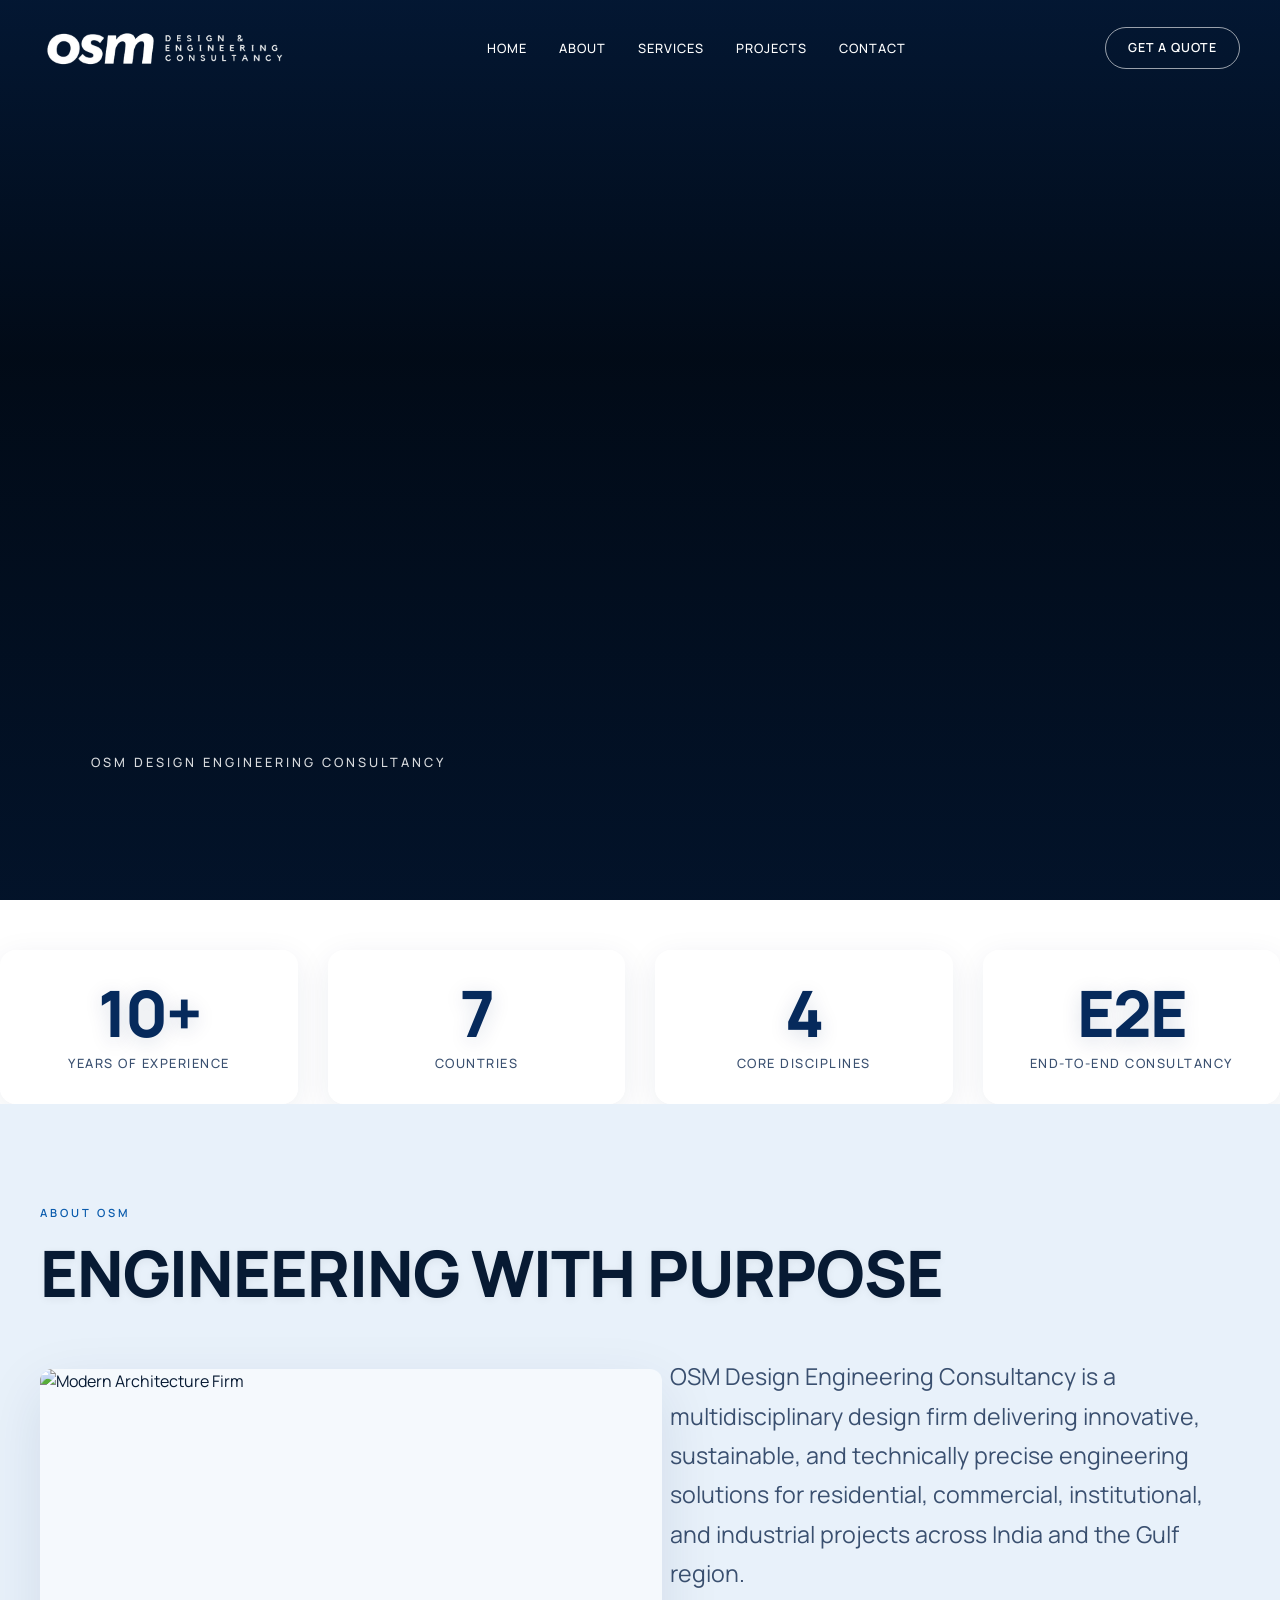
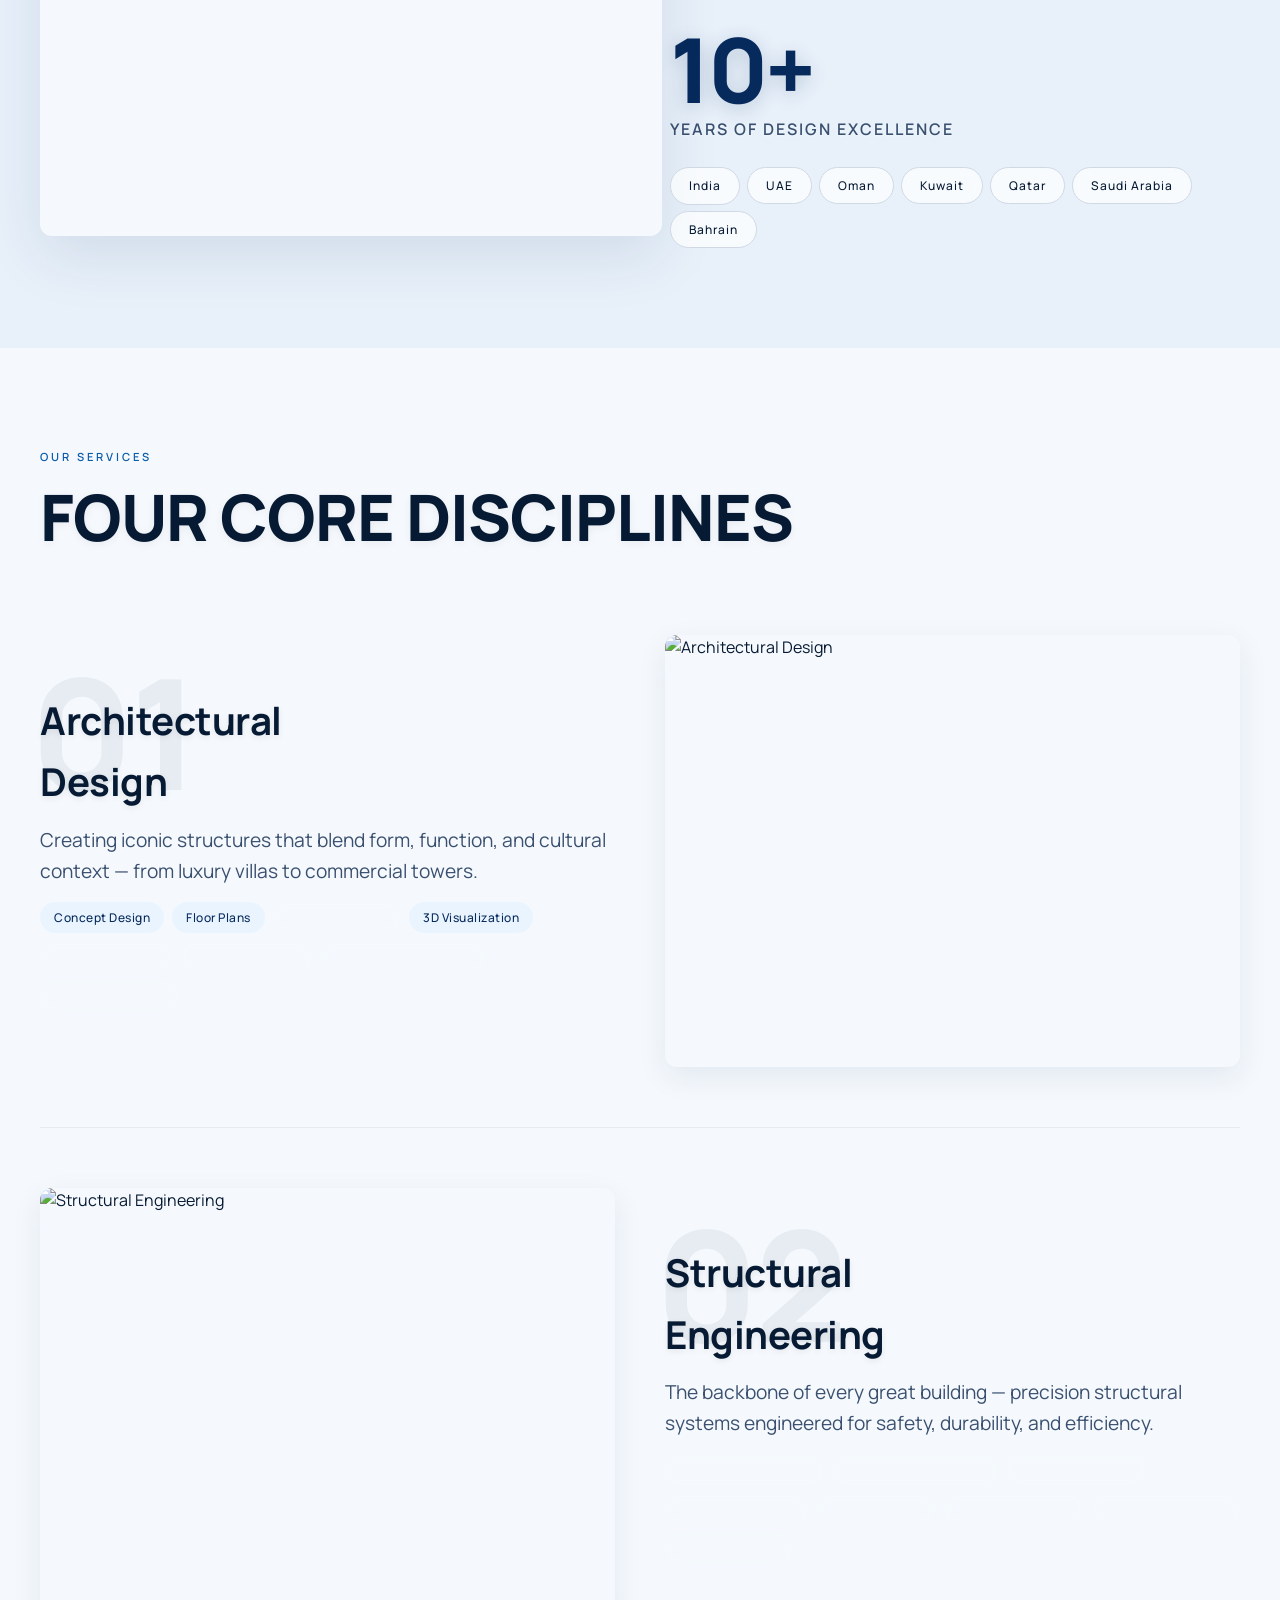
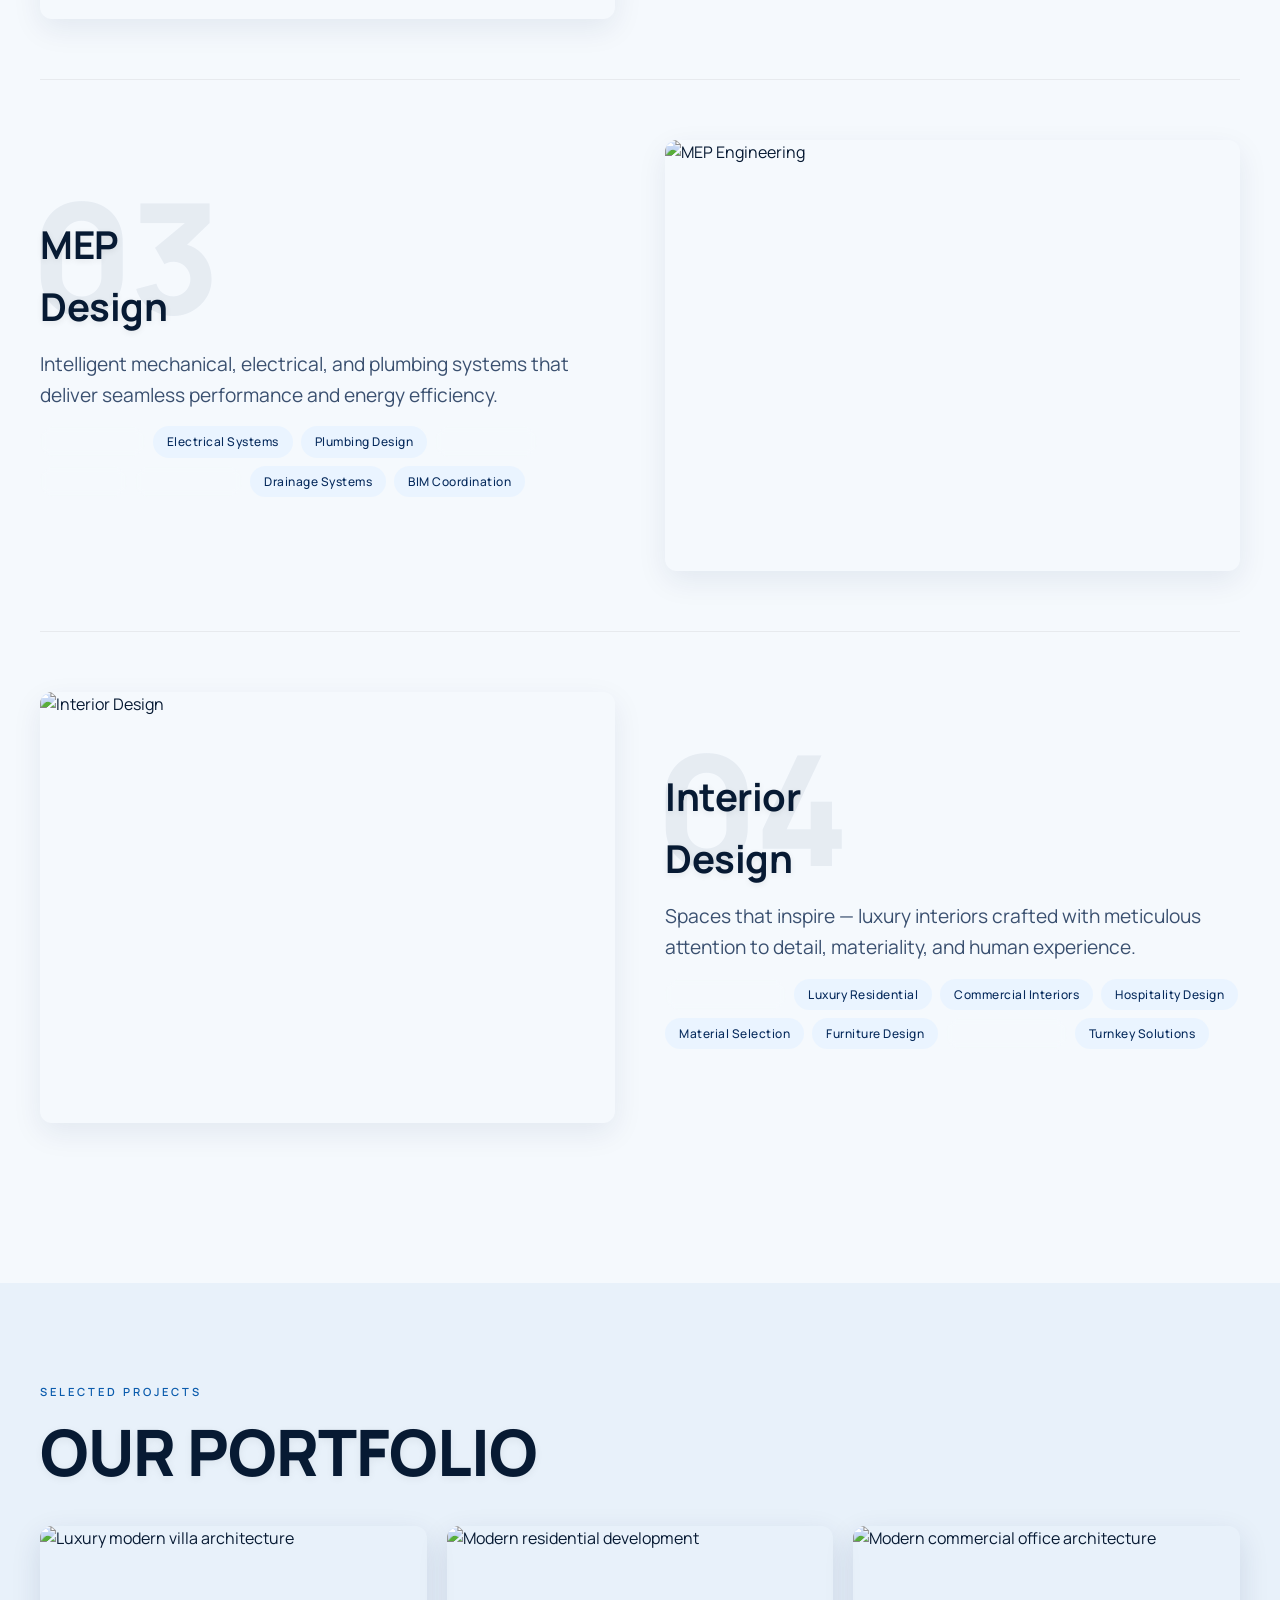
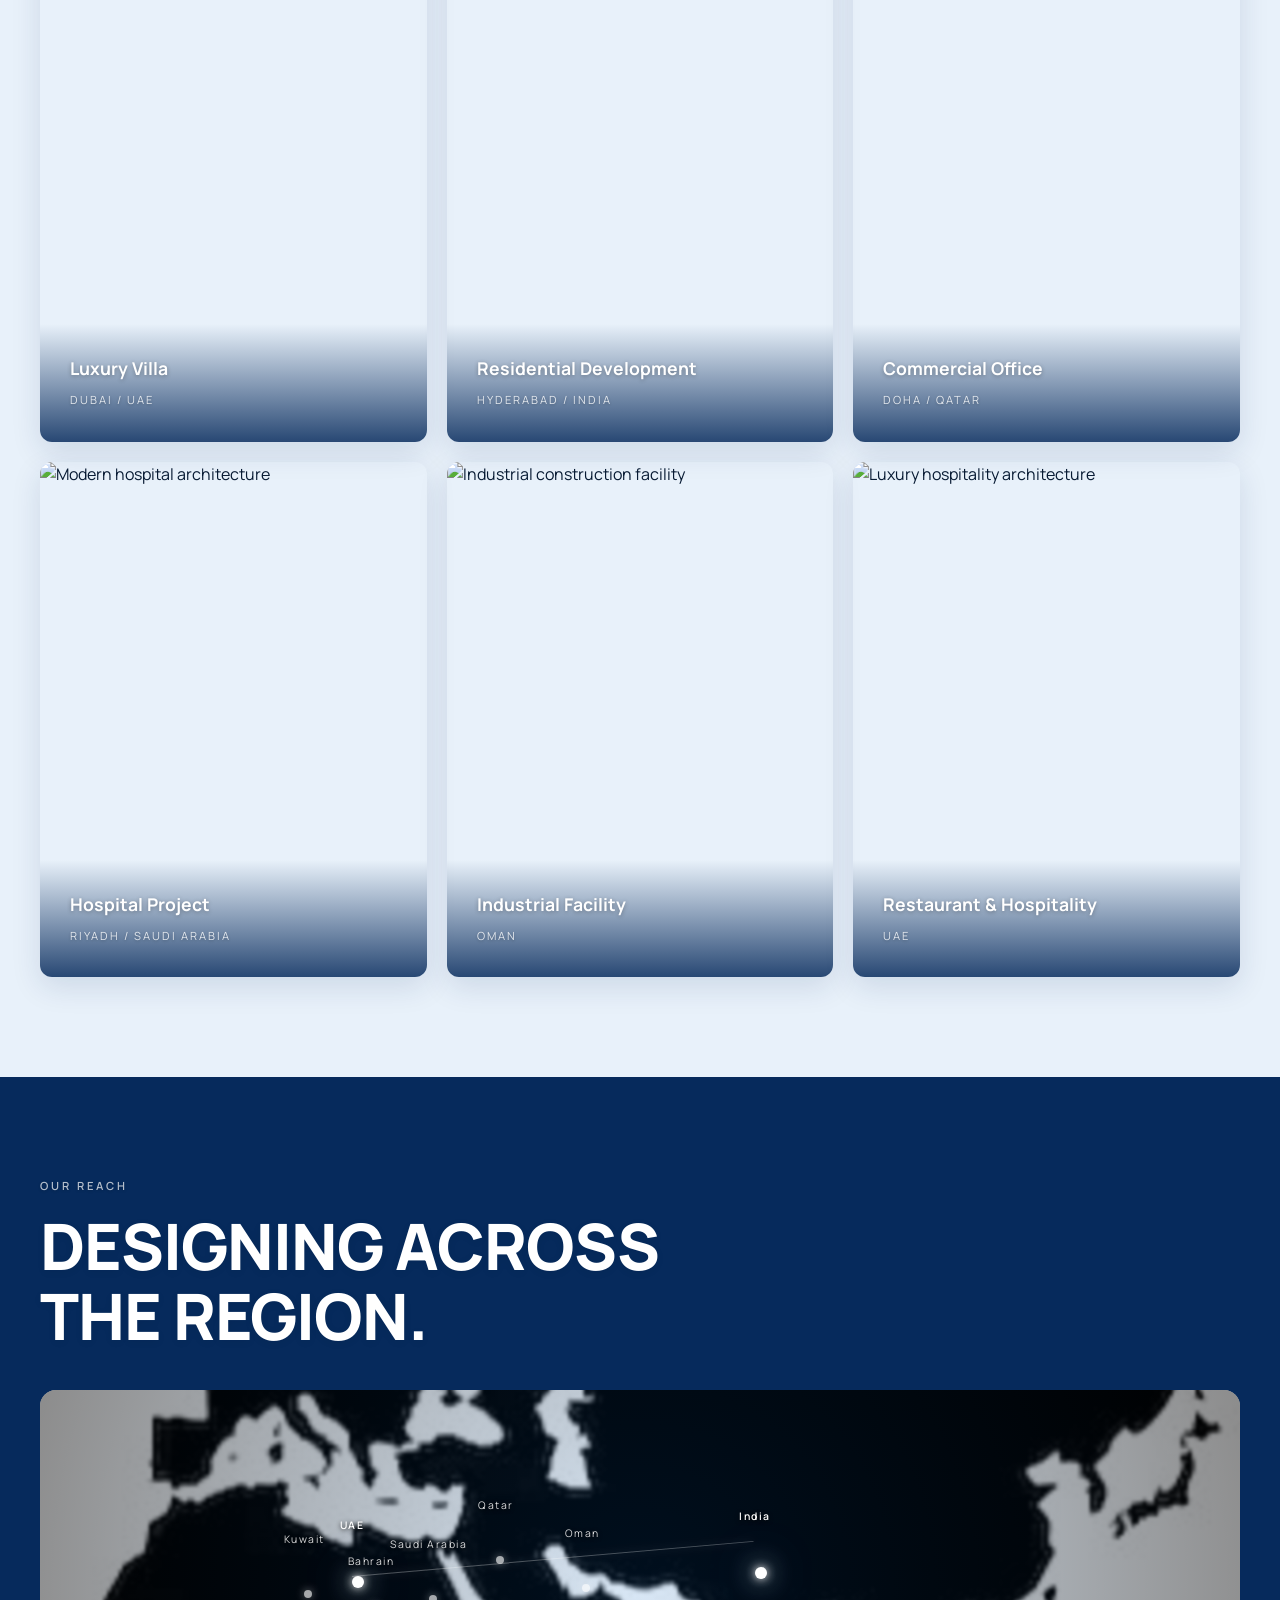
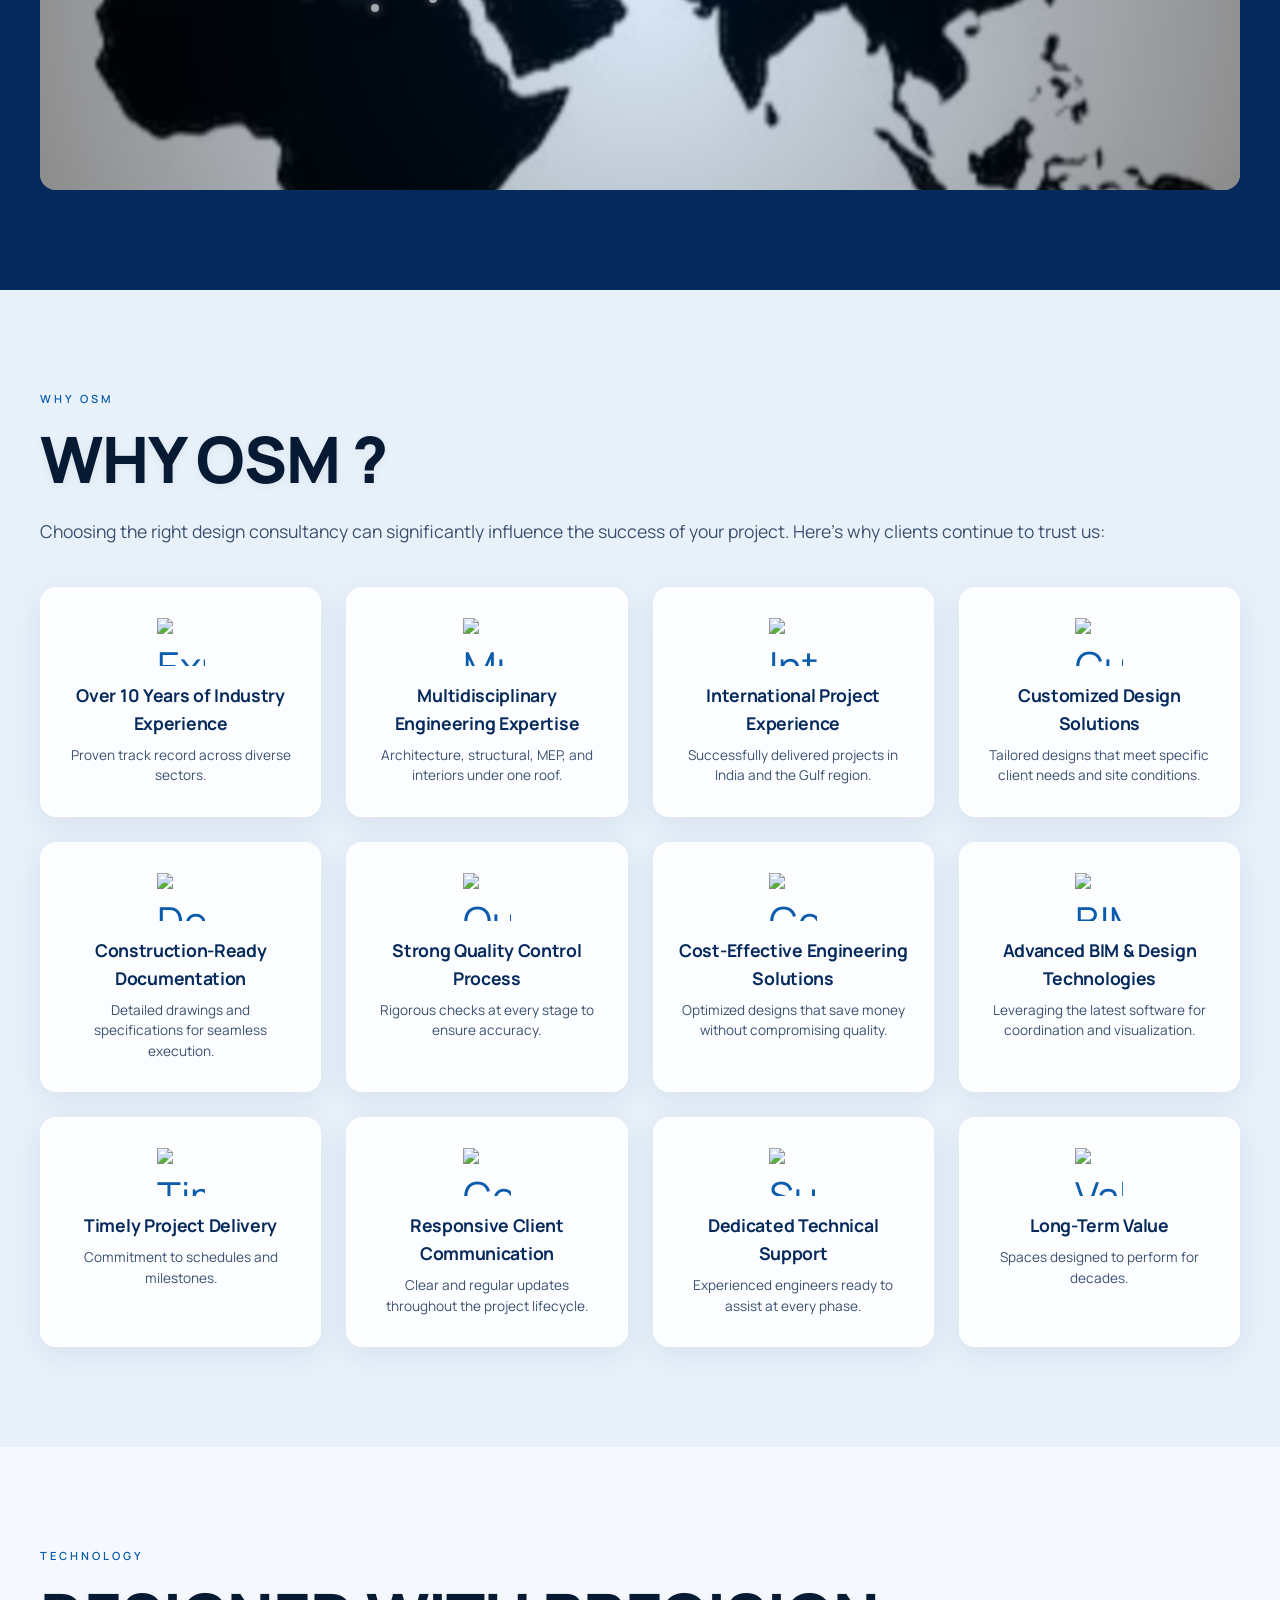
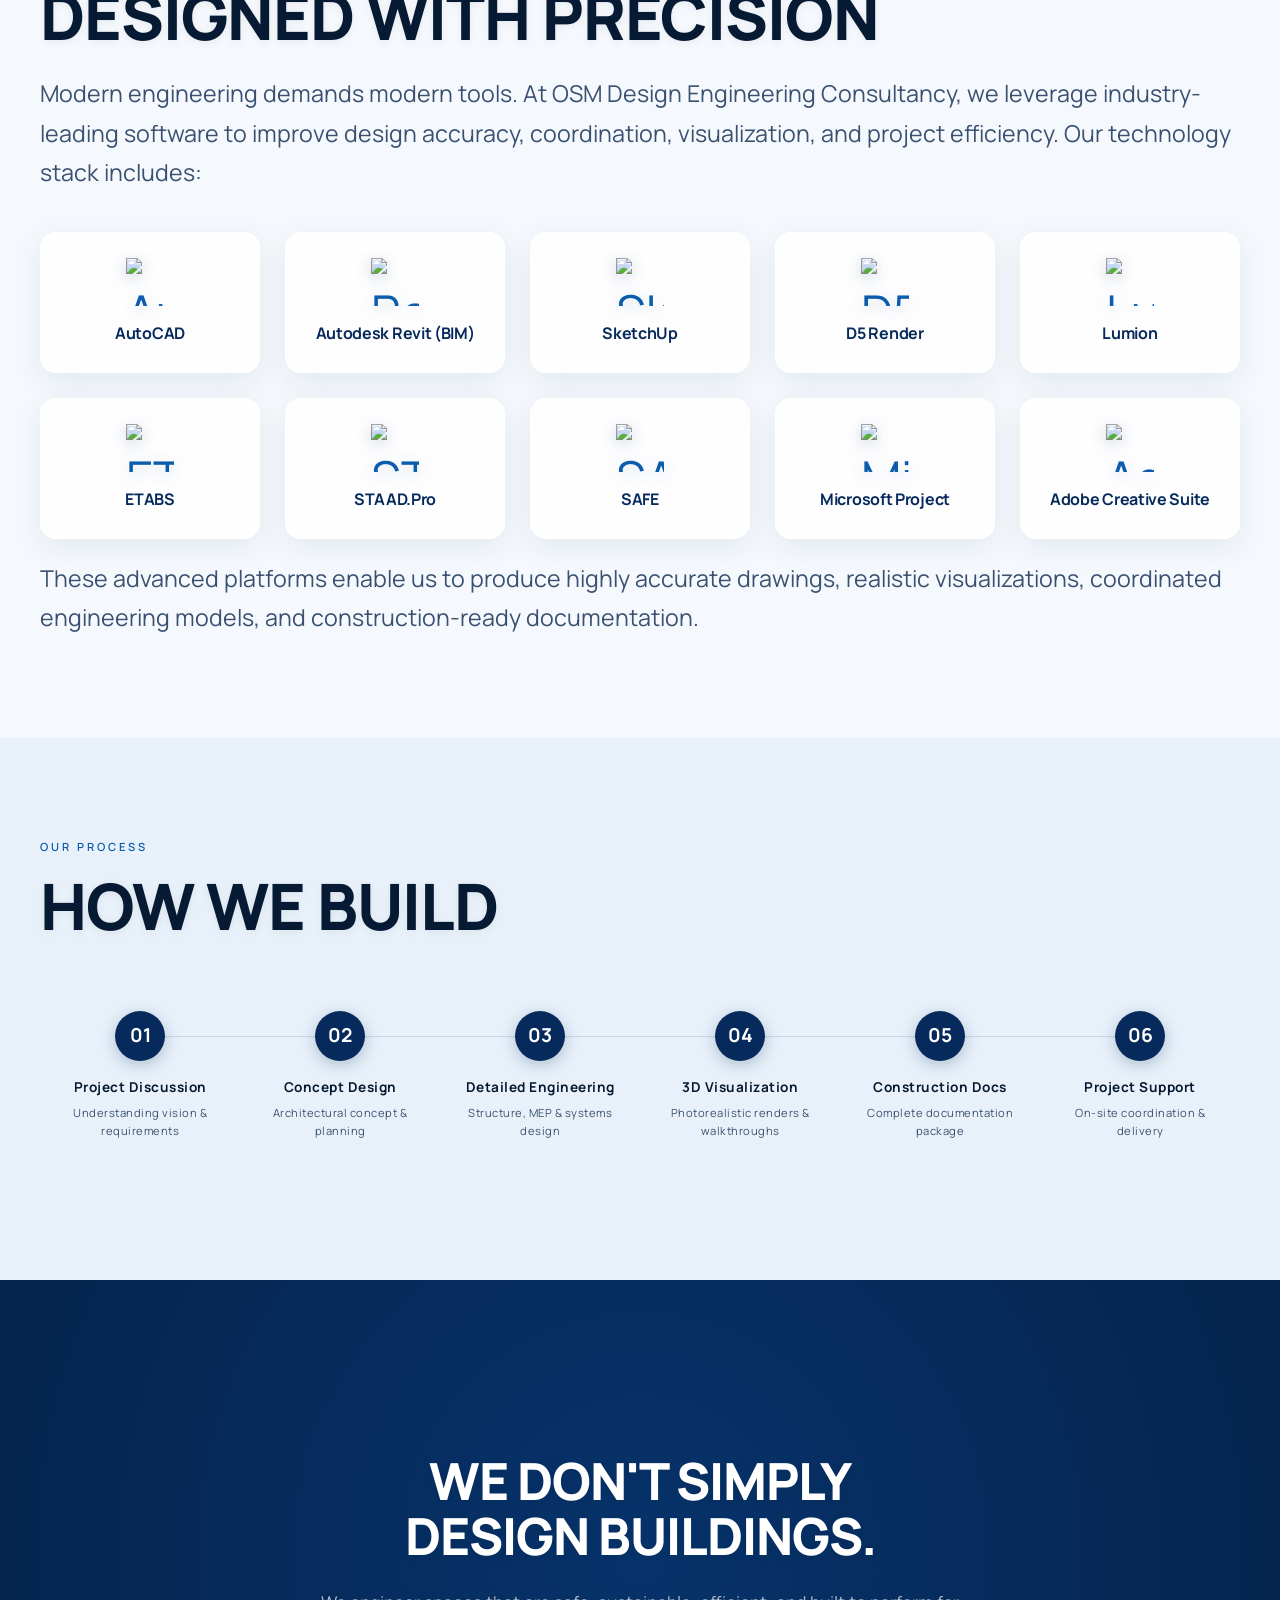
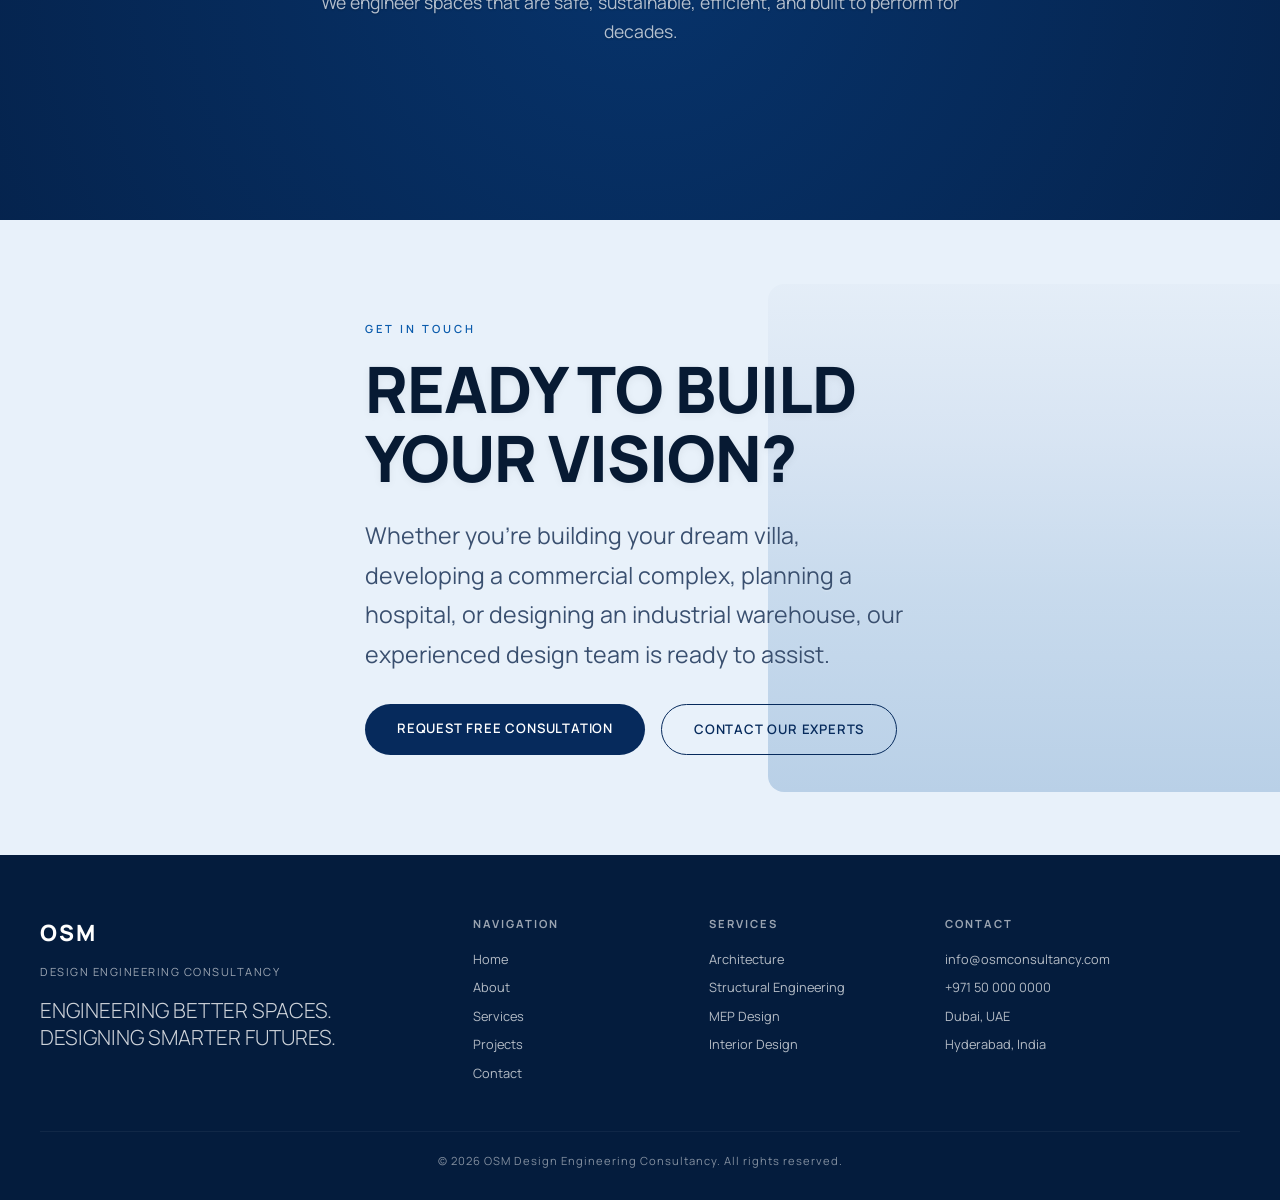
==== commit 2cf2d380: "34123" ====
--- a/index.html
+++ b/index.html
@@ -637,62 +637,144 @@
         }
 
         /* COUNTRIES */
-        .countries-visual {
-            position: relative;
-            height: 400px;
-            margin-top: 40px;
-            border-radius: 16px;
-            overflow: hidden;
-            background: var(--navy-dark);
-            display: flex;
-            align-items: center;
-            justify-content: center;
-            z-index: 2;
-        }
-        .map-dots {
-            position: relative;
-            width: 80%;
-            height: 70%;
-            z-index: 2;
-        }
-        .map-dot {
-            position: absolute;
-            width: 8px;
-            height: 8px;
-            background: rgba(255, 255, 255, 0.4);
-            border-radius: 50%;
-            transition: all 0.4s;
-            cursor: pointer;
-        }
-        .map-dot.active {
-            background: #fff;
-            box-shadow: 0 0 20px rgba(255, 255, 255, 0.7);
-            width: 12px;
-            height: 12px;
-        }
-        .map-dot-label {
-            position: absolute;
-            font-size: 0.65rem;
-            letter-spacing: 1.5px;
-            color: rgba(255, 255, 255, 0.7);
-            pointer-events: none;
-            transition: all 0.3s;
-            white-space: nowrap;
-            transform: translate(-50%, -100%);
-            margin-top: -14px;
-            text-shadow: 0 1px 3px rgba(0, 0, 0, 0.3);
-        }
-        .map-dot.active + .map-dot-label {
-            color: #fff;
-            font-weight: 600;
-        }
-        .map-connection {
-            position: absolute;
-            height: 1px;
-            background: rgba(255, 255, 255, 0.15);
-            transform-origin: left center;
-            pointer-events: none;
-        }
+        /* ===== COUNTRIES / WORLD MAP ===== */
+
+.countries-visual {
+    position: relative;
+    height: 400px;
+    margin-top: 40px;
+    border-radius: 16px;
+    overflow: hidden;
+
+    /* World map background */
+    background:
+        linear-gradient(
+            rgba(3, 18, 38, 0.72),
+            rgba(3, 18, 38, 0.82)
+        ),
+        url("assets/img/3.jpg");
+
+    background-size: cover;
+    background-position: center;
+    background-repeat: no-repeat;
+
+    display: flex;
+    align-items: center;
+    justify-content: center;
+    z-index: 2;
+}
+
+/* Soft blur behind the map */
+.countries-visual::before {
+    content: "";
+    position: absolute;
+    inset: -20px;
+
+    background:
+        url("assets/img/3.jpg");
+
+    background-size: cover;
+    background-position: center;
+
+    filter: blur(1px);
+    transform: scale(1.03);
+
+    z-index: 0;
+}
+
+/* Blue glass tint */
+.countries-visual::after {
+    content: "";
+    position: absolute;
+    inset: 0;
+
+    background:
+        radial-gradient(
+            circle at center,
+            rgba(0, 100, 200, 0.15),
+            rgba(0, 0, 0, 0.45)
+        );
+
+    z-index: 1;
+    pointer-events: none;
+}
+
+/* Dots layer stays above map */
+.map-dots {
+    position: relative;
+    width: 80%;
+    height: 70%;
+    z-index: 3;
+}
+
+/* Country dots */
+.map-dot {
+    position: absolute;
+    width: 8px;
+    height: 8px;
+
+    background: rgba(255, 255, 255, 0.65);
+
+    border-radius: 50%;
+    transition: all 0.4s;
+    cursor: pointer;
+
+    box-shadow:
+        0 0 8px rgba(255, 255, 255, 0.45);
+}
+
+.map-dot.active {
+    background: #ffffff;
+
+    box-shadow:
+        0 0 10px #ffffff,
+        0 0 25px rgba(255, 255, 255, 0.9),
+        0 0 45px rgba(80, 170, 255, 0.7);
+
+    width: 12px;
+    height: 12px;
+}
+
+/* Country names */
+.map-dot-label {
+    position: absolute;
+
+    font-size: 0.65rem;
+    letter-spacing: 1.5px;
+
+    color: rgba(255, 255, 255, 0.85);
+
+    pointer-events: none;
+    transition: all 0.3s;
+    white-space: nowrap;
+
+    transform: translate(-50%, -100%);
+    margin-top: -14px;
+
+    text-shadow:
+        0 1px 4px rgba(0, 0, 0, 0.9);
+}
+
+.map-dot.active + .map-dot-label {
+    color: #ffffff;
+    font-weight: 600;
+}
+
+/* Connection line */
+.map-connection {
+    position: absolute;
+
+    height: 1px;
+
+    background: rgba(255, 255, 255, 0.3);
+
+    transform-origin: left center;
+
+    pointer-events: none;
+
+    box-shadow:
+        0 0 8px rgba(255, 255, 255, 0.25);
+}
 
         /* WHY OSM */
         .why-section {
@@ -1384,7 +1466,7 @@
     <!-- COUNTRIES -->
     <section class="section section-navy section-transition-navy">
         <canvas class="section-canvas-3d" id="countriesCanvas"></canvas>
-        <div class="section-inner">
+        <div class="section-inner" >
             <span class="section-label">Our Reach</span>
             <h2 class="section-heading">DESIGNING ACROSS<br>THE REGION.</h2>
             <div class="countries-visual" id="countriesMap">
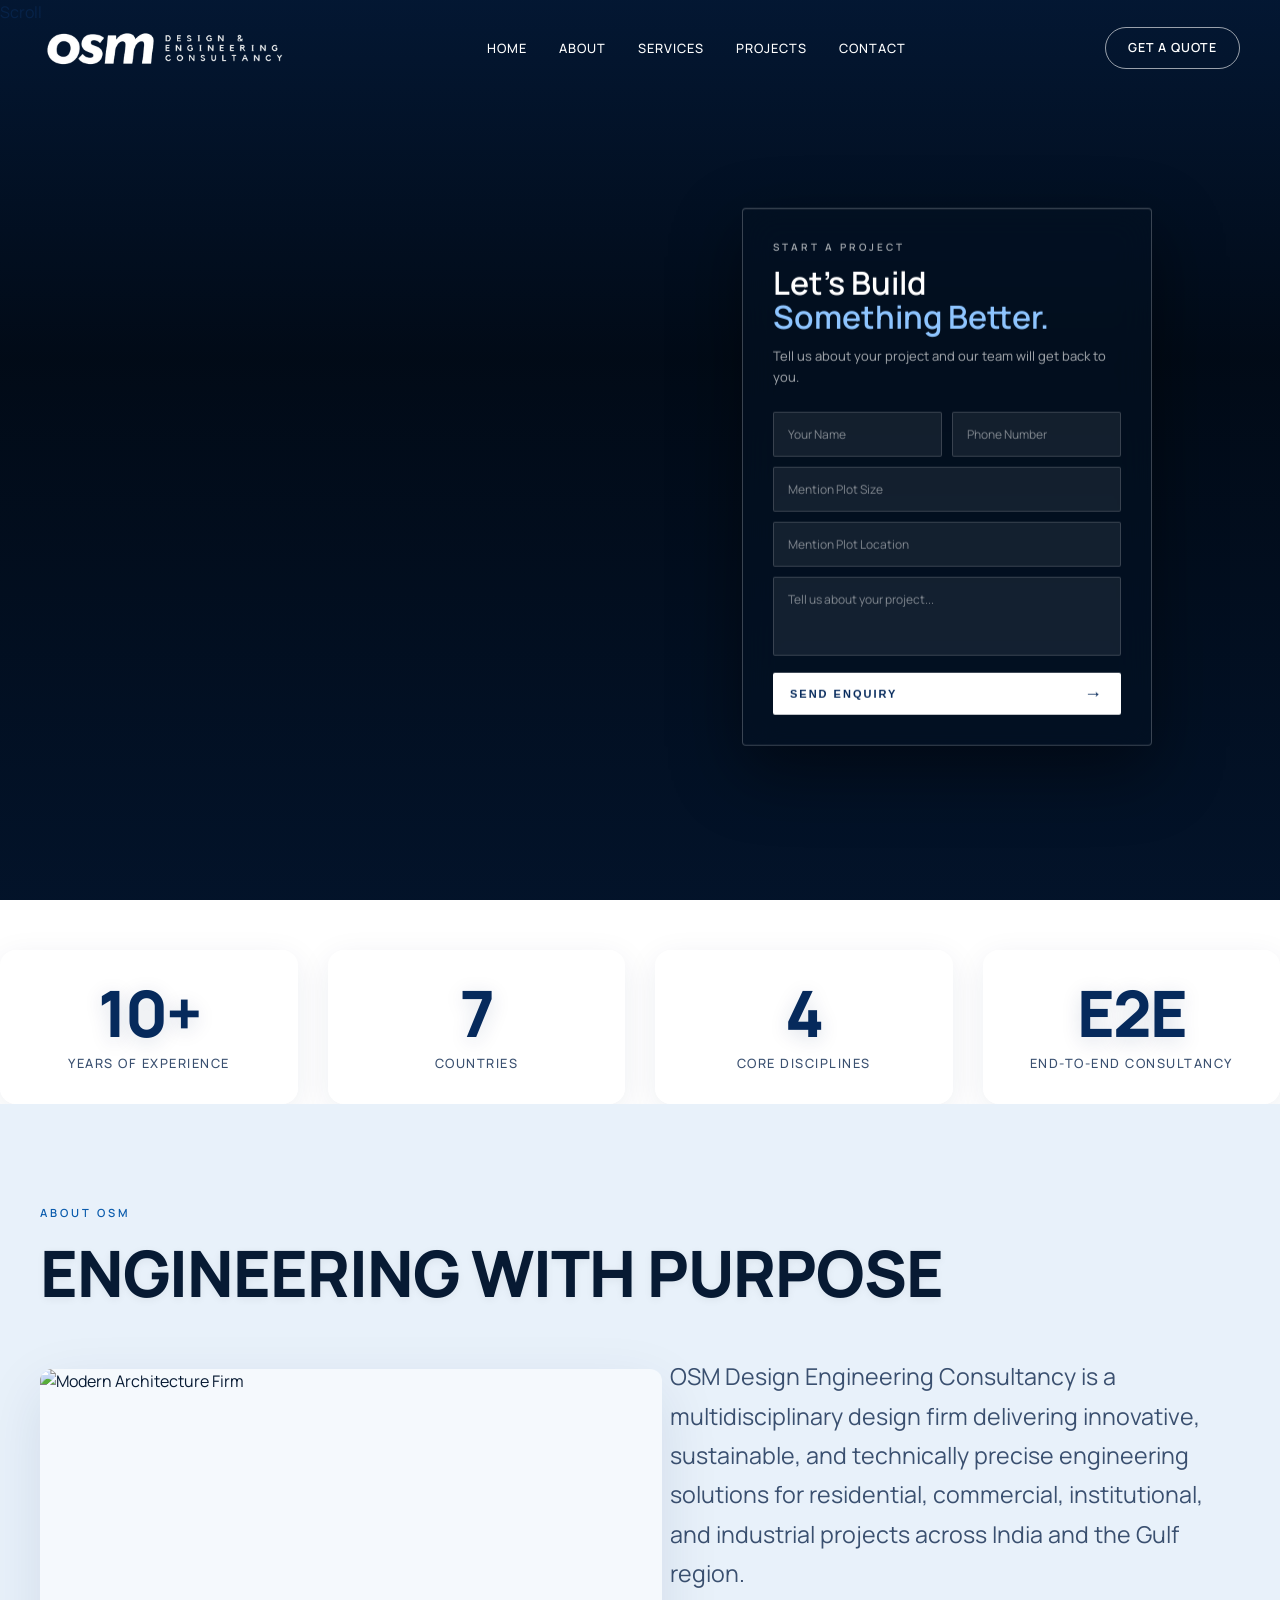
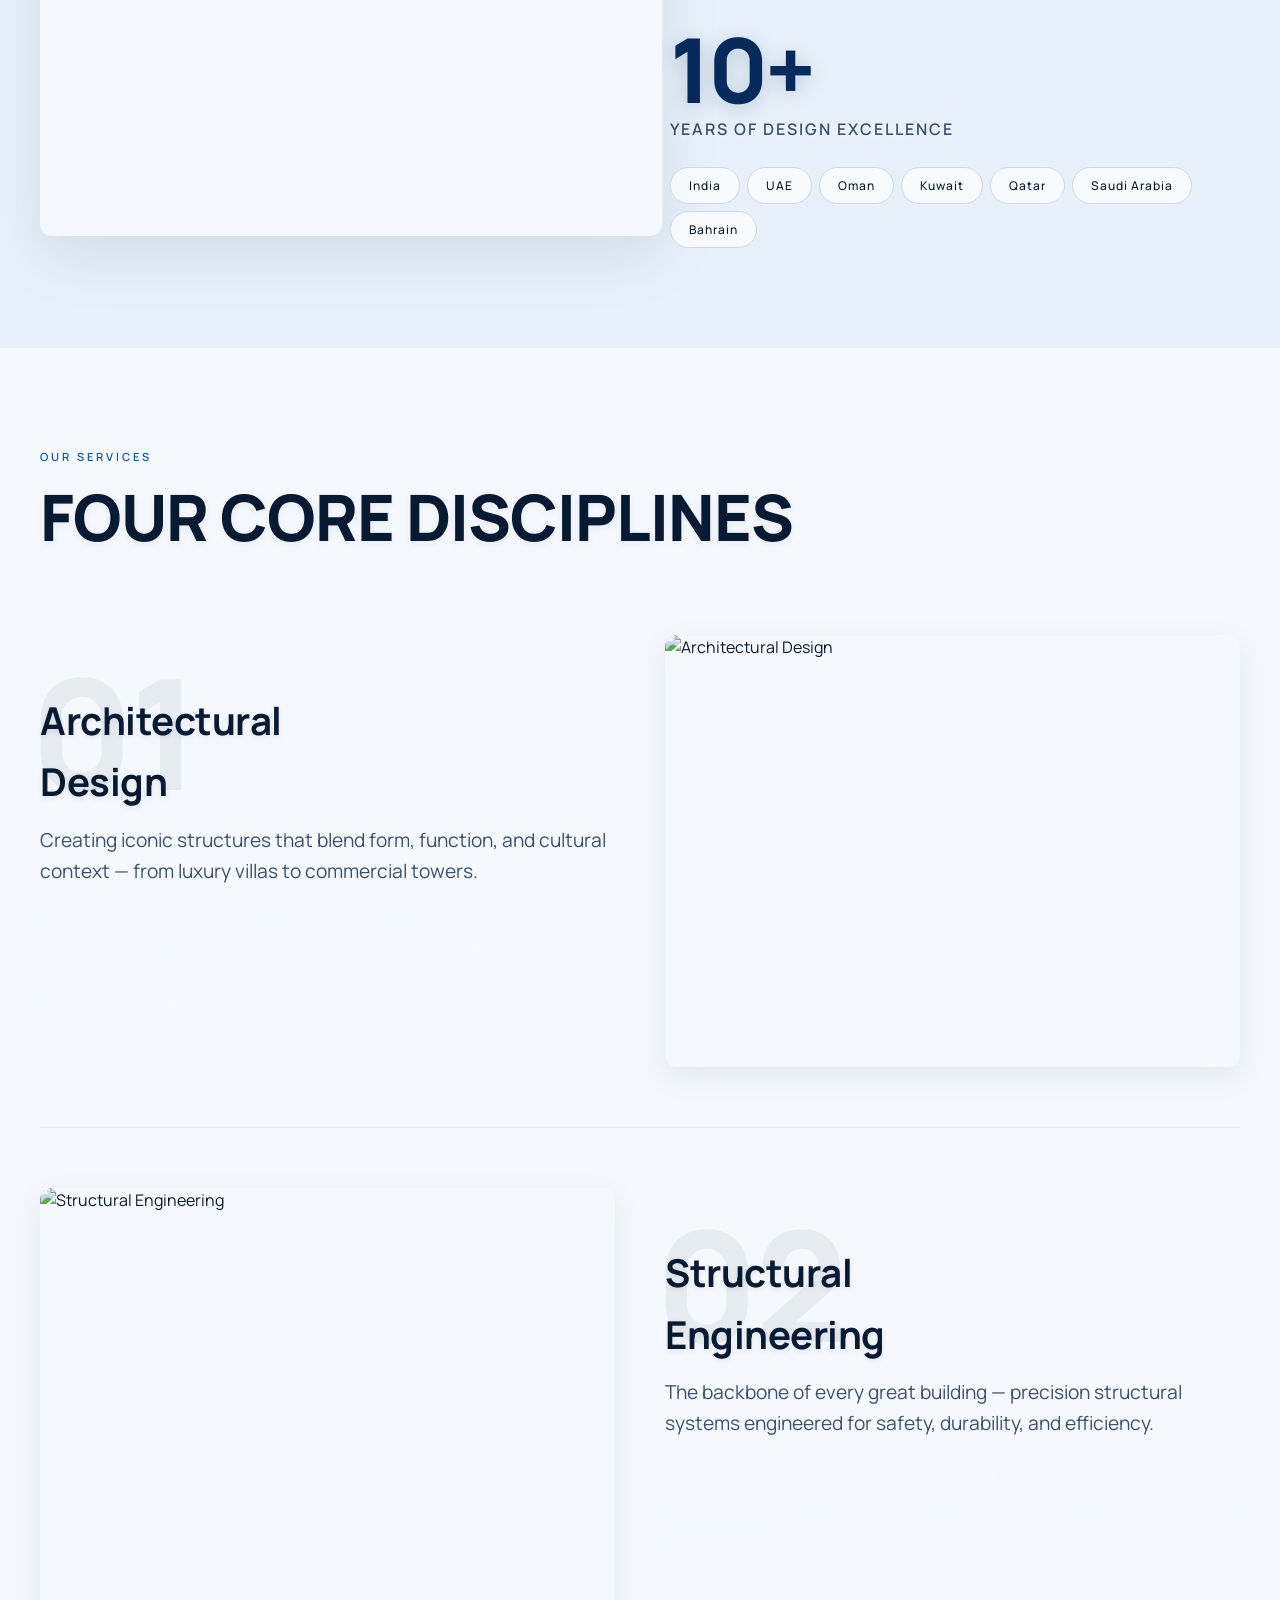
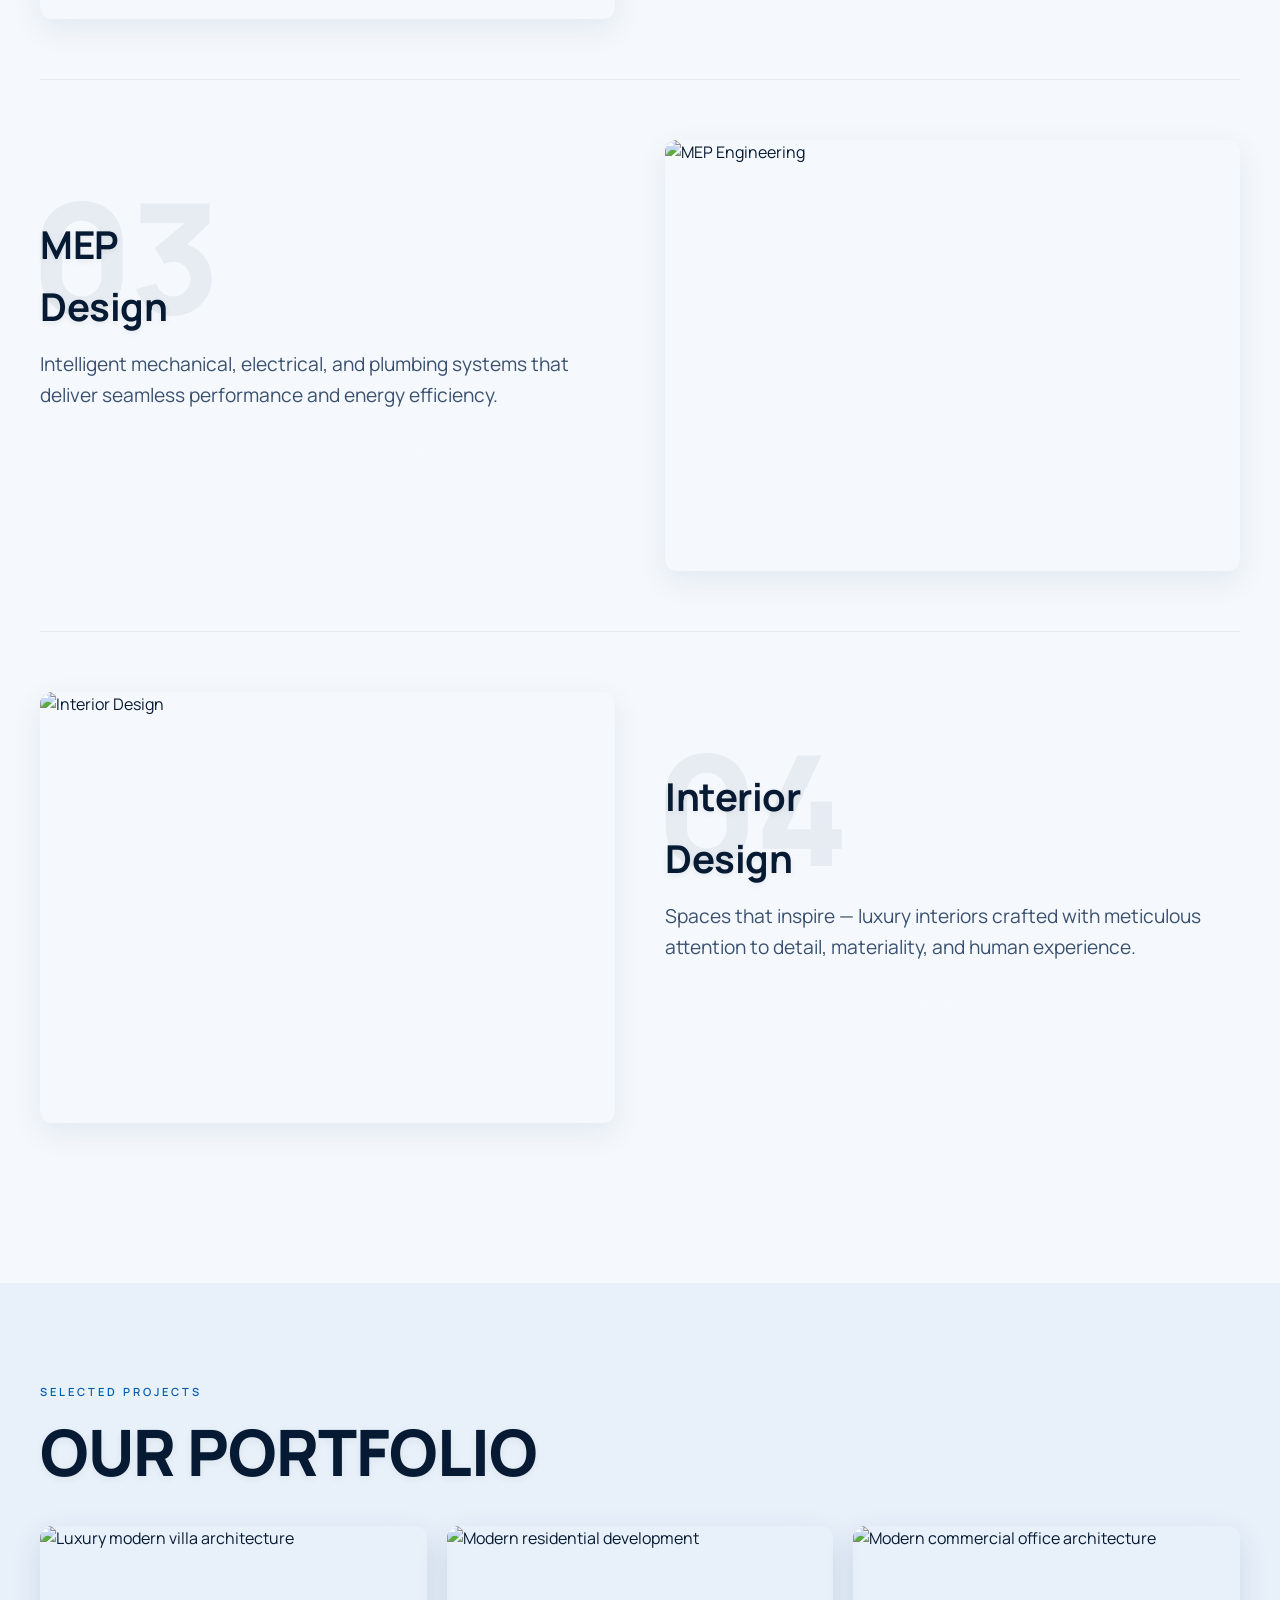
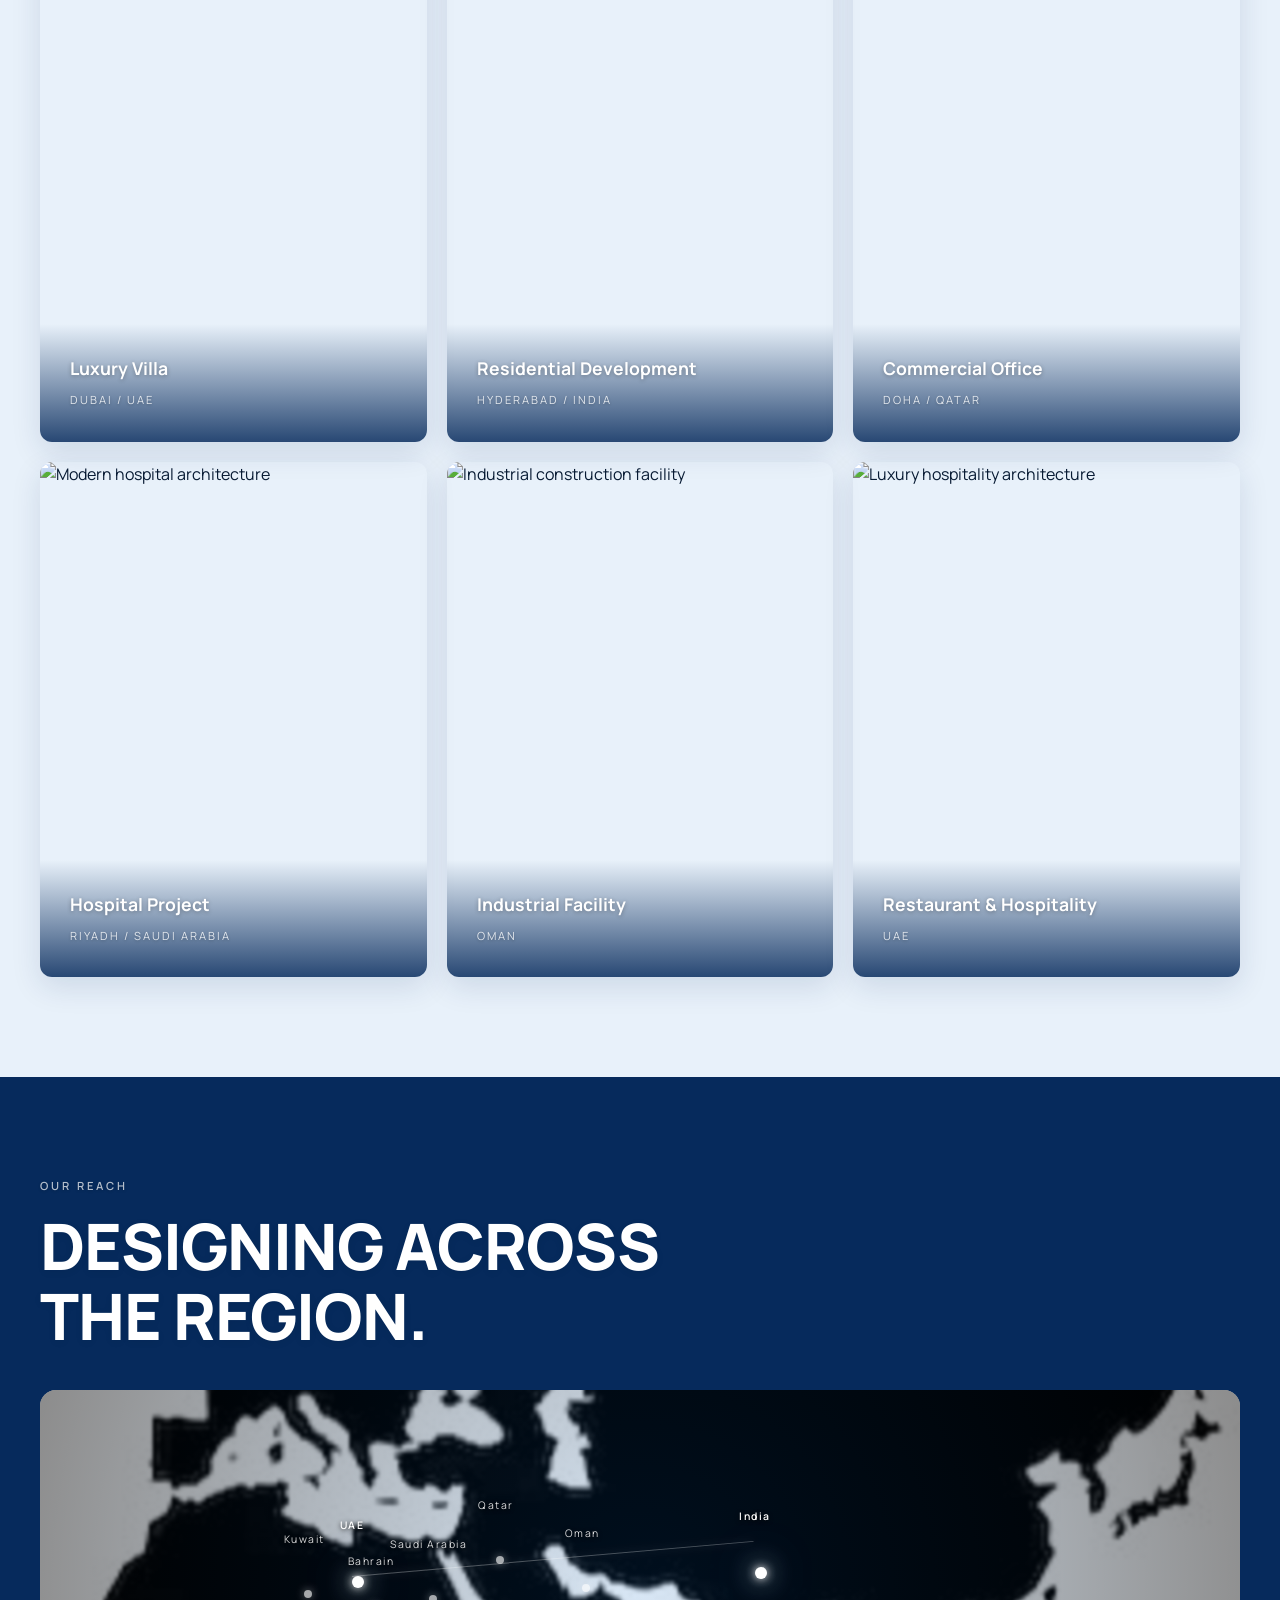
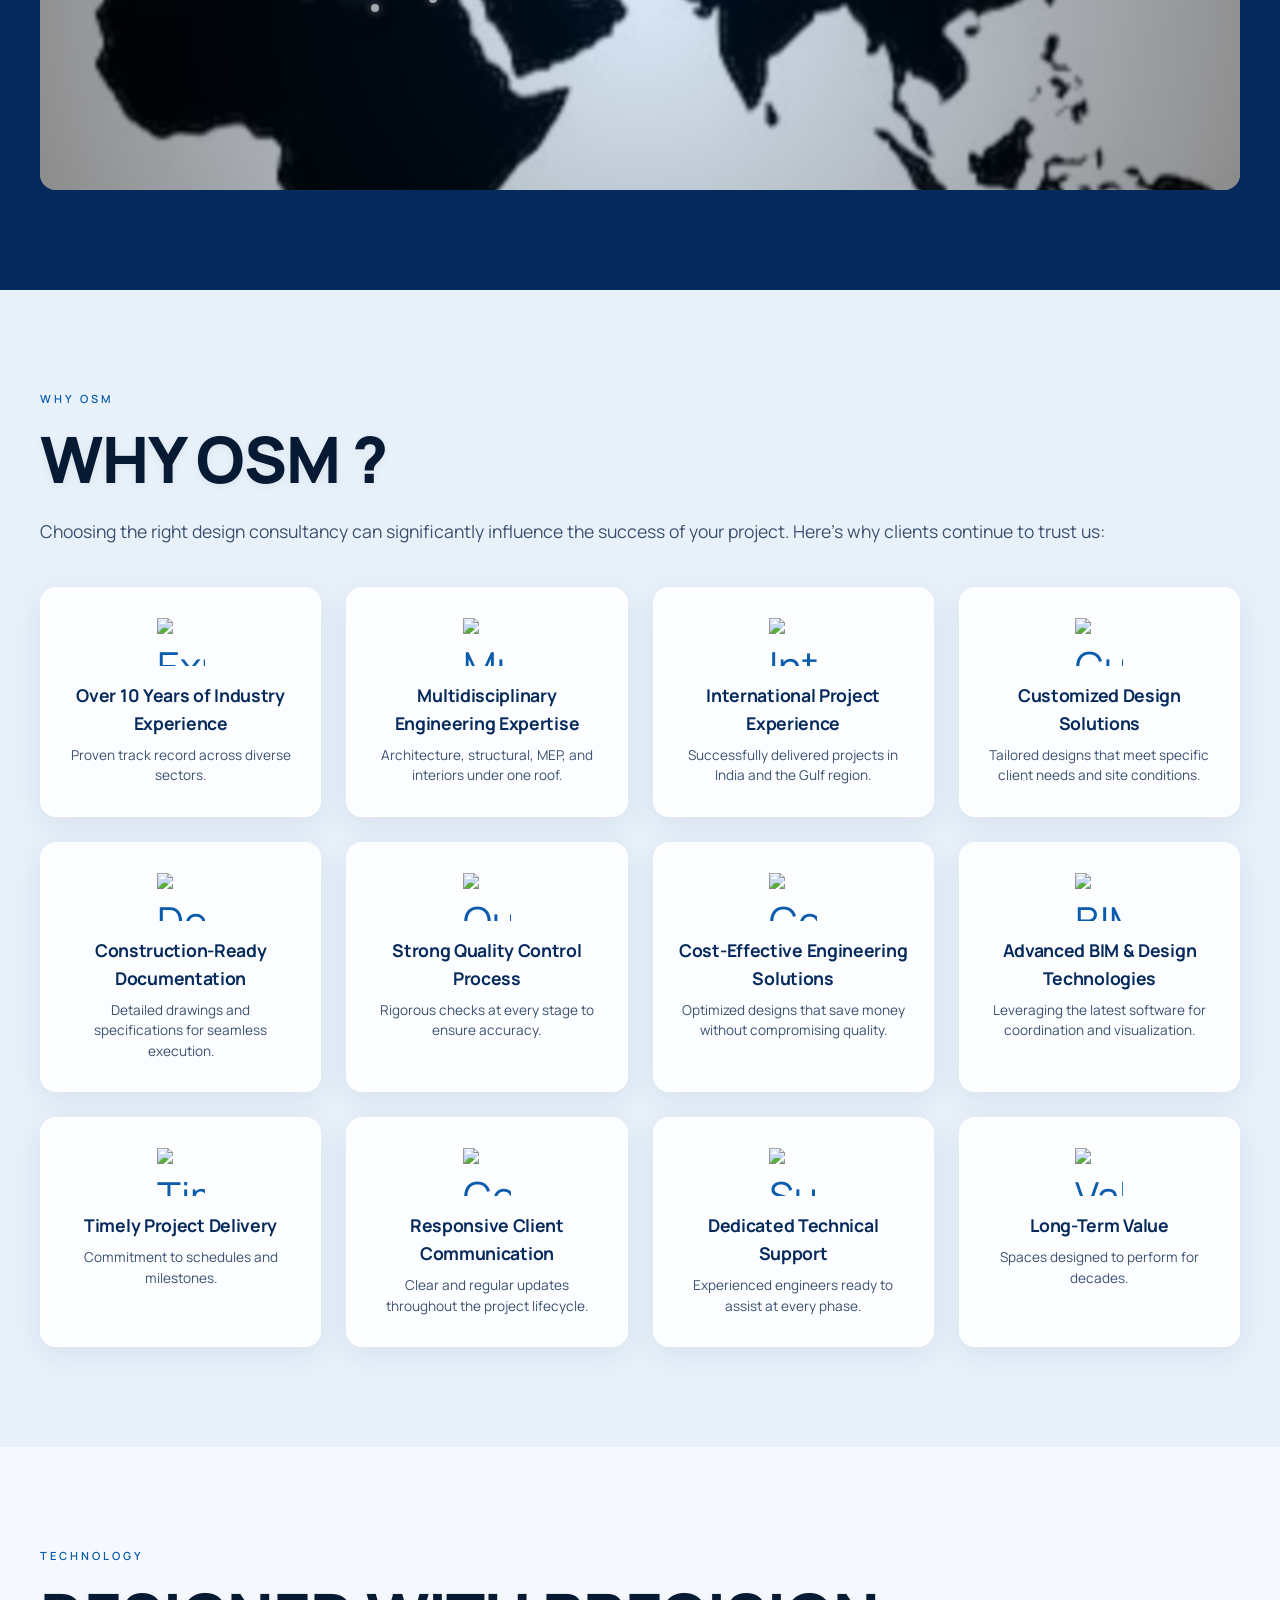
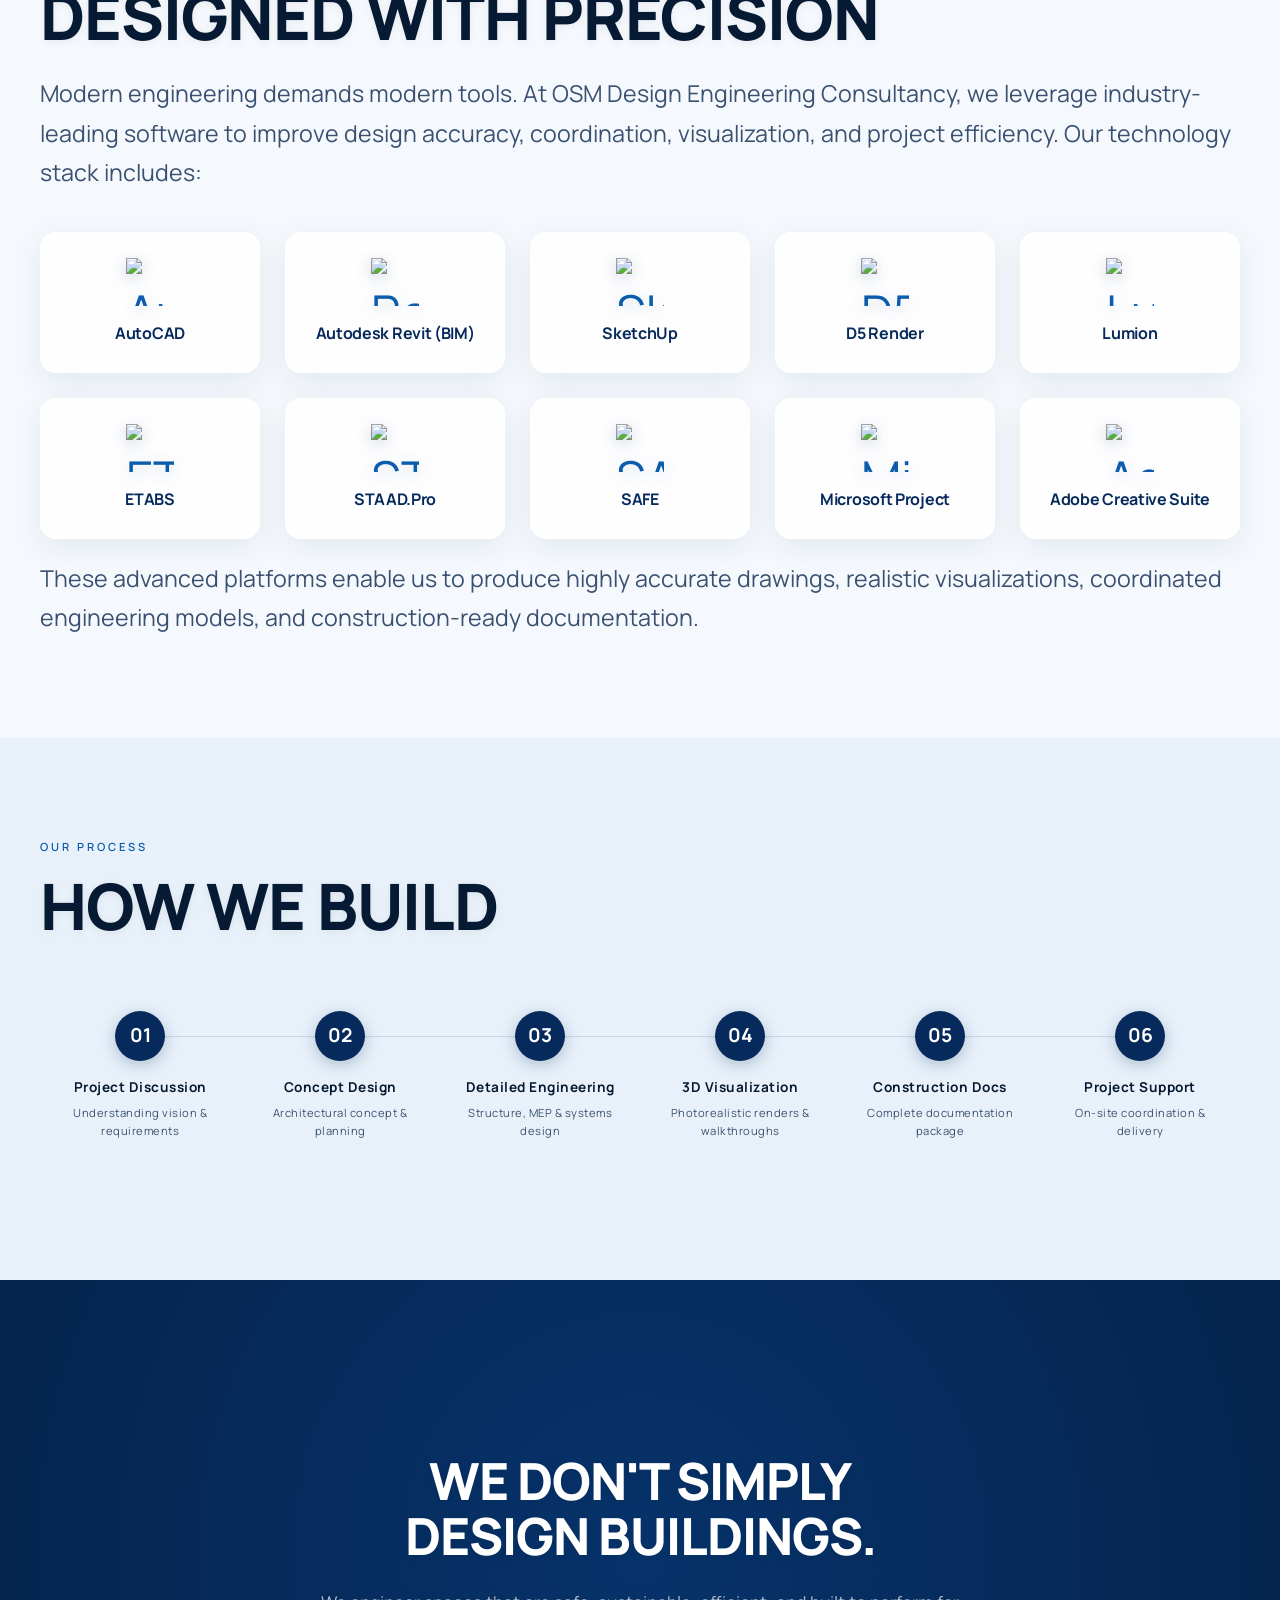
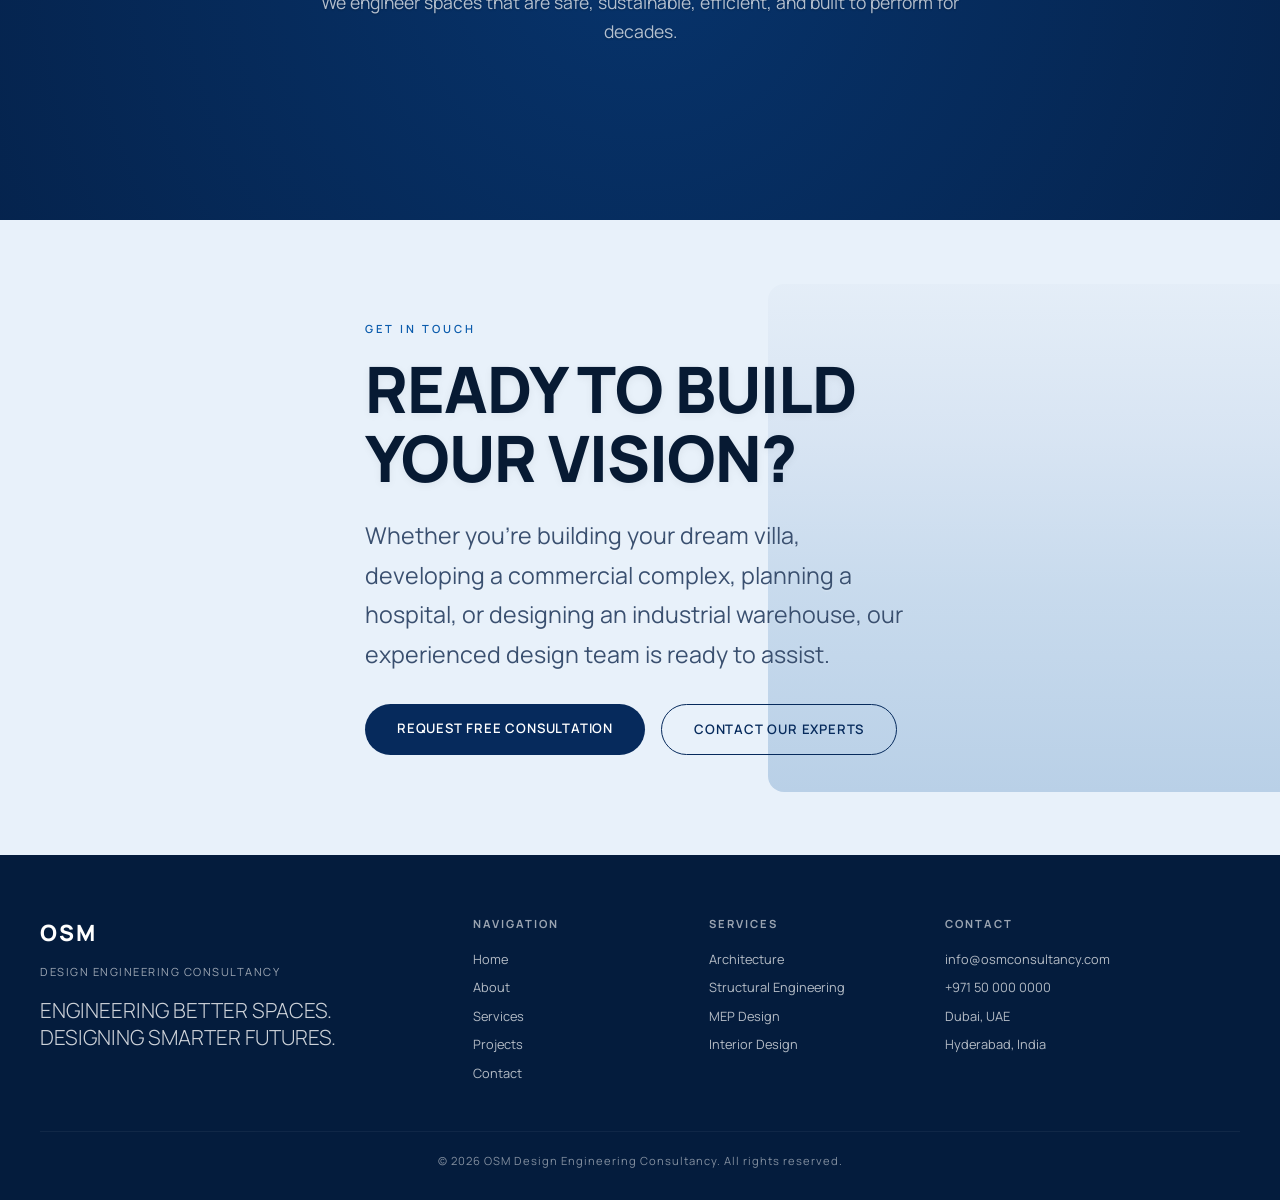
==== commit 2dbdb714: "Update index.html" ====
--- a/index.html
+++ b/index.html
@@ -155,7 +155,7 @@
             left: 0;
             width: 0;
             height: 1.5px;
-            background: var(--blue);
+            background: var(--white);
             transition: width 0.3s var(--transition);
         }
         .nav-link:hover::after {
@@ -241,16 +241,16 @@
             text-transform: uppercase;
             color: rgba(255, 255, 255, 0.85);
             font-weight: 500;
-            margin-bottom: 20px;
+            margin-top: -10px;
             padding-left: 14px;
         }
         .hero-heading {
-            font-size: clamp(2.5rem, 6vw, 5.5rem);
-            font-weight: 800;
+            font-size: clamp(2.5rem, 6vw, 1.5rem);
+            font-weight: 500;
             color: #fff;
             line-height: 1.05;
             letter-spacing: -1px;
-            margin-bottom: 16px;
+            /*margin-bottom: px;*/
         }
         .hero-heading .line2 {
             color: rgba(255, 255, 255, 0.8);
@@ -278,6 +278,297 @@
             flex-wrap: wrap;
             pointer-events: all;
         }
+        /* =========================================
+   HERO ENQUIRY FORM
+========================================= */
+
+.hero {
+    position: relative;
+    min-height: 100vh;
+    overflow: hidden;
+}
+
+/* Existing hero content */
+.hero-content {
+    position: absolute;
+    left: 7%;
+    bottom: 18%;
+    width: 48%;
+    max-width: 650px;
+    z-index: 5;
+}
+
+/* Form container */
+.hero-form-wrapper {
+    position: absolute;
+    right: 10%;
+    top: 50%;
+    transform: translateY(-45%);
+    width: min(410px, 34vw);
+    z-index: 6;
+}
+
+/* Glass card */
+.hero-form {
+    padding: 30px;
+    border: 1px solid rgba(255, 255, 255, 0.22);
+
+    background: rgba(5, 18, 35, 0.58);
+
+    backdrop-filter: blur(18px);
+    -webkit-backdrop-filter: blur(18px);
+
+    box-shadow:
+        0 25px 70px rgba(0, 0, 0, 0.45),
+        inset 0 1px 0 rgba(255, 255, 255, 0.08);
+
+    border-radius: 4px;
+}
+
+/* Small heading */
+.form-label {
+    display: block;
+
+    font-size: 10px;
+    font-weight: 600;
+    letter-spacing: 3px;
+
+    color: rgba(255, 255, 255, 0.65);
+
+    margin-bottom: 12px;
+}
+
+/* Form title */
+.form-header h3 {
+    margin: 0;
+
+    color: #fff;
+
+    font-size: clamp(1.7rem, 2.5vw, 2.3rem);
+    line-height: 1.05;
+    font-weight: 600;
+}
+
+.form-header h3 span {
+    color: #8ec5ff;
+}
+
+/* Description */
+.form-header p {
+    margin: 12px 0 24px;
+
+    color: rgba(255, 255, 255, 0.65);
+
+    font-size: 13px;
+    line-height: 1.6;
+}
+
+/* Two-column fields */
+.form-row {
+    display: grid;
+    grid-template-columns: 1fr 1fr;
+    gap: 10px;
+}
+
+/* Form group */
+.form-group {
+    margin-bottom: 10px;
+}
+
+/* Inputs */
+.hero-form input,
+.hero-form select,
+.hero-form textarea {
+
+    width: 100%;
+    box-sizing: border-box;
+
+    padding: 13px 14px;
+
+    border: 1px solid rgba(255, 255, 255, 0.16);
+    border-radius: 2px;
+
+    background: rgba(255, 255, 255, 0.07);
+
+    color: #fff;
+
+    font-family: inherit;
+    font-size: 12px;
+
+    outline: none;
+
+    transition:
+        border-color 0.3s ease,
+        background 0.3s ease;
+}
+
+/* Placeholder */
+.hero-form input::placeholder,
+.hero-form textarea::placeholder {
+    color: rgba(255, 255, 255, 0.48);
+}
+
+/* Select */
+.hero-form select {
+    color: rgba(255, 255, 255, 0.65);
+}
+
+.hero-form select option {
+    color: #111;
+    background: #fff;
+}
+
+/* Textarea */
+.hero-form textarea {
+    resize: none;
+    min-height: 75px;
+}
+
+/* Focus */
+.hero-form input:focus,
+.hero-form select:focus,
+.hero-form textarea:focus {
+    border-color: rgba(142, 197, 255, 0.8);
+
+    background: rgba(255, 255, 255, 0.10);
+}
+
+/* Submit */
+.hero-form-submit {
+
+    width: 100%;
+
+    display: flex;
+    align-items: center;
+    justify-content: space-between;
+
+    margin-top: 5px;
+
+    padding: 15px 17px;
+
+    border: none;
+    border-radius: 2px;
+
+    background: #fff;
+    color: #062a5c;
+
+    font-size: 11px;
+    font-weight: 700;
+    letter-spacing: 2px;
+
+    cursor: pointer;
+
+    transition:
+        transform 0.3s ease,
+        background 0.3s ease;
+}
+
+.hero-form-submit span {
+    font-size: 18px;
+    line-height: 0;
+}
+
+.hero-form-submit:hover {
+    background: #8ec5ff;
+    transform: translateY(-2px);
+}
+/* =========================================
+   HERO FORM RESPONSIVE
+========================================= */
+
+@media (max-width: 1000px) {
+
+    .hero-form-wrapper {
+        right: 4%;
+        width: min(370px, 38vw);
+    }
+
+    .hero-content {
+        left: 5%;
+        width: 48%;
+    }
+
+    .hero-form {
+        padding: 24px;
+    }
+}
+
+
+@media (max-width: 768px) {
+
+    .hero {
+        min-height: 100vh;
+    }
+
+    .hero-content {
+        left: 6%;
+        right: 6%;
+        bottom: auto;
+        top: 18%;
+        width: auto;
+        max-width: none;
+    }
+
+    .hero-form-wrapper {
+        left: 6%;
+        right: 6%;
+        bottom: 7%;
+        top: auto;
+
+        transform: none;
+
+        width: auto;
+    }
+
+    .hero-form {
+        padding: 20px;
+    }
+
+    .form-header {
+        display: none;
+    }
+
+    .form-row {
+        grid-template-columns: 1fr 1fr;
+    }
+
+    .hero-form textarea {
+        min-height: 55px;
+    }
+
+    .hero-scroll-indicator {
+        display: none;
+    }
+}
+
+
+@media (max-width: 480px) {
+
+    .hero-form-wrapper {
+        left: 5%;
+        right: 5%;
+        bottom: 4%;
+    }
+
+    .hero-form {
+        padding: 17px;
+    }
+
+    .form-row {
+        grid-template-columns: 1fr;
+        gap: 0;
+    }
+
+    .hero-form input,
+    .hero-form select,
+    .hero-form textarea {
+        padding: 11px 12px;
+    }
+
+    .hero-form-submit {
+        padding: 13px 15px;
+    }
+}
         .btn-primary {
             padding: 14px 32px;
             background: var(--navy);
@@ -320,7 +611,7 @@
             border-color: #fff;
             transform: translateY(-2px);
         }
-        .hero-scroll-indicator {
+        /*.hero-scroll-indicator {
             position: absolute;
             bottom: 30px;
             right: 40px;
@@ -343,7 +634,7 @@
         @keyframes scrollPulse {
             0%, 100% { opacity: 0.3; transform: scaleY(1); }
             50% { opacity: 1; transform: scaleY(1.4); }
-        }
+        }*/
 
         /* STATS OVERLAP (BLENDED OVER HERO) */
         /*.stats-overlap {
@@ -1250,15 +1541,133 @@
     </div>
 
     <!-- HERO -->
-    <section class="hero" id="home">
-        <video class="hero-video" autoplay muted loop playsinline>
-            <source src="assets/videos/hero.mp4" type="video/mp4">
-        </video>
-        <div class="hero-overlay"></div>
-        <div class="hero-content">
-            <p class="hero-tag"> OSM Design Engineering Consultancy</p>
+    <!-- HERO -->
+<section class="hero" id="home">
+
+    <video class="hero-video" autoplay muted loop playsinline>
+        <source src="assets/videos/hero.mp4" type="video/mp4">
+    </video>
+
+    <div class="hero-overlay"></div>
+
+    <!-- HERO CONTENT -->
+    <div class="hero-content">
+
+        <!-- <p class="hero-tag">
+            OSM Design Engineering Consultancy
+        </p> -->
+
+        <!-- <h1 class="hero-heading">
+            ENGINEERING<br>
+            <span>BETTER SPACES.</span>
+        </h1> -->
+
+       <!--  <p class="hero-description">
+            Integrated design and engineering consultancy delivering
+            intelligent, efficient and sustainable spaces.
+        </p> -->
+
+    </div>
+
+    <!-- HERO ENQUIRY FORM -->
+    <div class="hero-form-wrapper">
+
+        <div class="hero-form">
+
+            <div class="form-header">
+                <span class="form-label">START A PROJECT</span>
+
+                <h3>
+                    Let's Build<br>
+                    <span>Something Better.</span>
+                </h3>
+
+                <p>
+                    Tell us about your project and our team will get back to you.
+                </p>
+            </div>
+
+            <form>
+
+                <div class="form-row">
+
+                    <div class="form-group">
+                        <input
+                            type="text"
+                            name="name"
+                            placeholder="Your Name"
+                            required
+                        >
+                    </div>
+
+                    <div class="form-group">
+                        <input
+                            type="tel"
+                            name="phone"
+                            placeholder="Phone Number"
+                            required
+                        >
+                    </div>
+
+                </div>
+
+                <div class="form-group">
+                    <input
+                        type="email"
+                        name="email"
+                        placeholder="Mention Plot Size"
+                        required
+                    >
+                </div>
+                 <div class="form-group">
+                    <input
+                        type="email"
+                        name="email"
+                        placeholder="Mention Plot Location"
+                        required
+                    >
+                </div>
+
+                <!-- <div class="form-group">
+                    <select name="service" required>
+                        <option value="" disabled selected>
+                            Select Service
+                        </option>
+                        <option>Architecture</option>
+                        <option>Structural Engineering</option>
+                        <option>MEP Engineering</option>
+                        <option>Project Management</option>
+                        <option>Design Consultancy</option>
+                        <option>Other</option>
+                    </select>
+                </div> -->
+
+                <div class="form-group">
+                    <textarea
+                        name="message"
+                        rows="3"
+                        placeholder="Tell us about your project..."
+                    ></textarea>
+                </div>
+
+                <button type="submit" class="hero-form-submit">
+                    SEND ENQUIRY
+                    <span>→</span>
+                </button>
+
+            </form>
+
         </div>
-    </section>
+
+    </div>
+
+    <!-- SCROLL -->
+    <div class="hero-scroll-indicator">
+        <span>Scroll</span>
+        <div class="hero-scroll-line"></div>
+    </div>
+
+</section>
 
     <!-- STATS OVERLAP (Blended with hero shadow) -->
     <section class="stats-overlap">
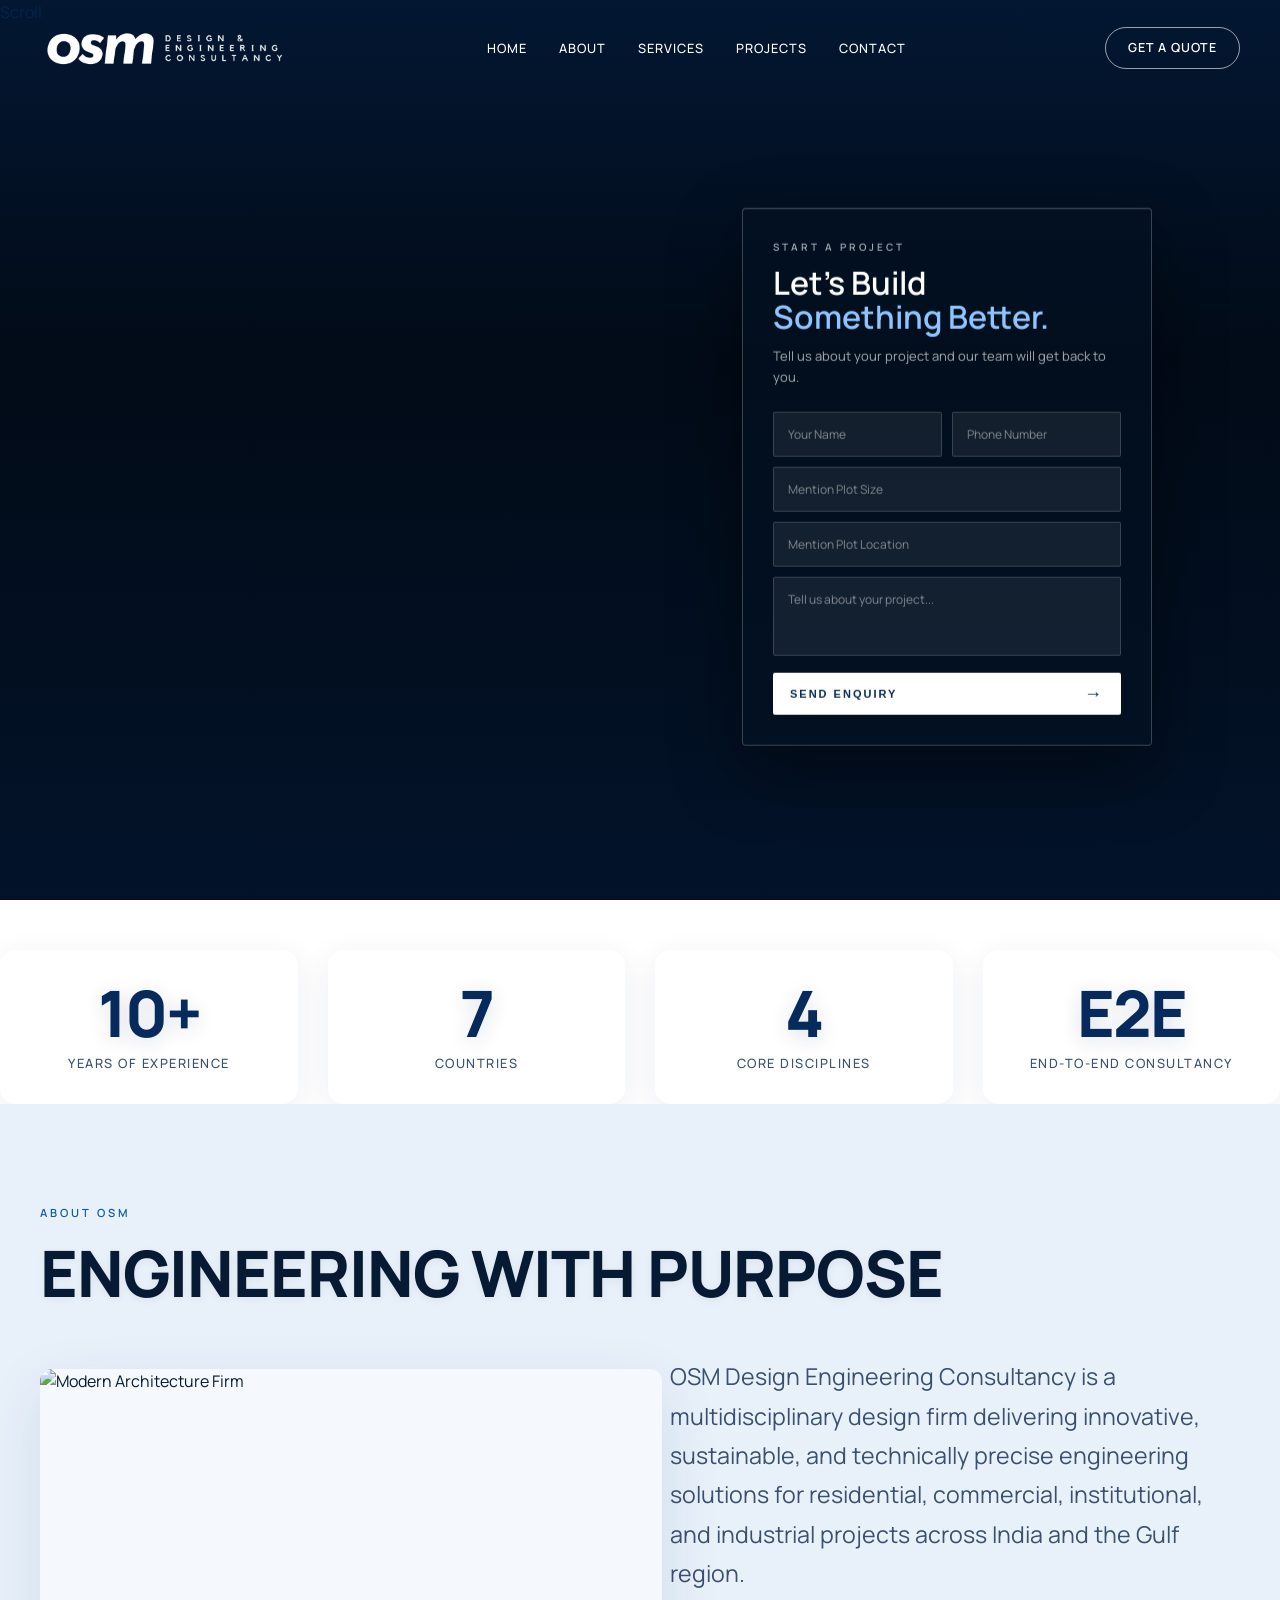
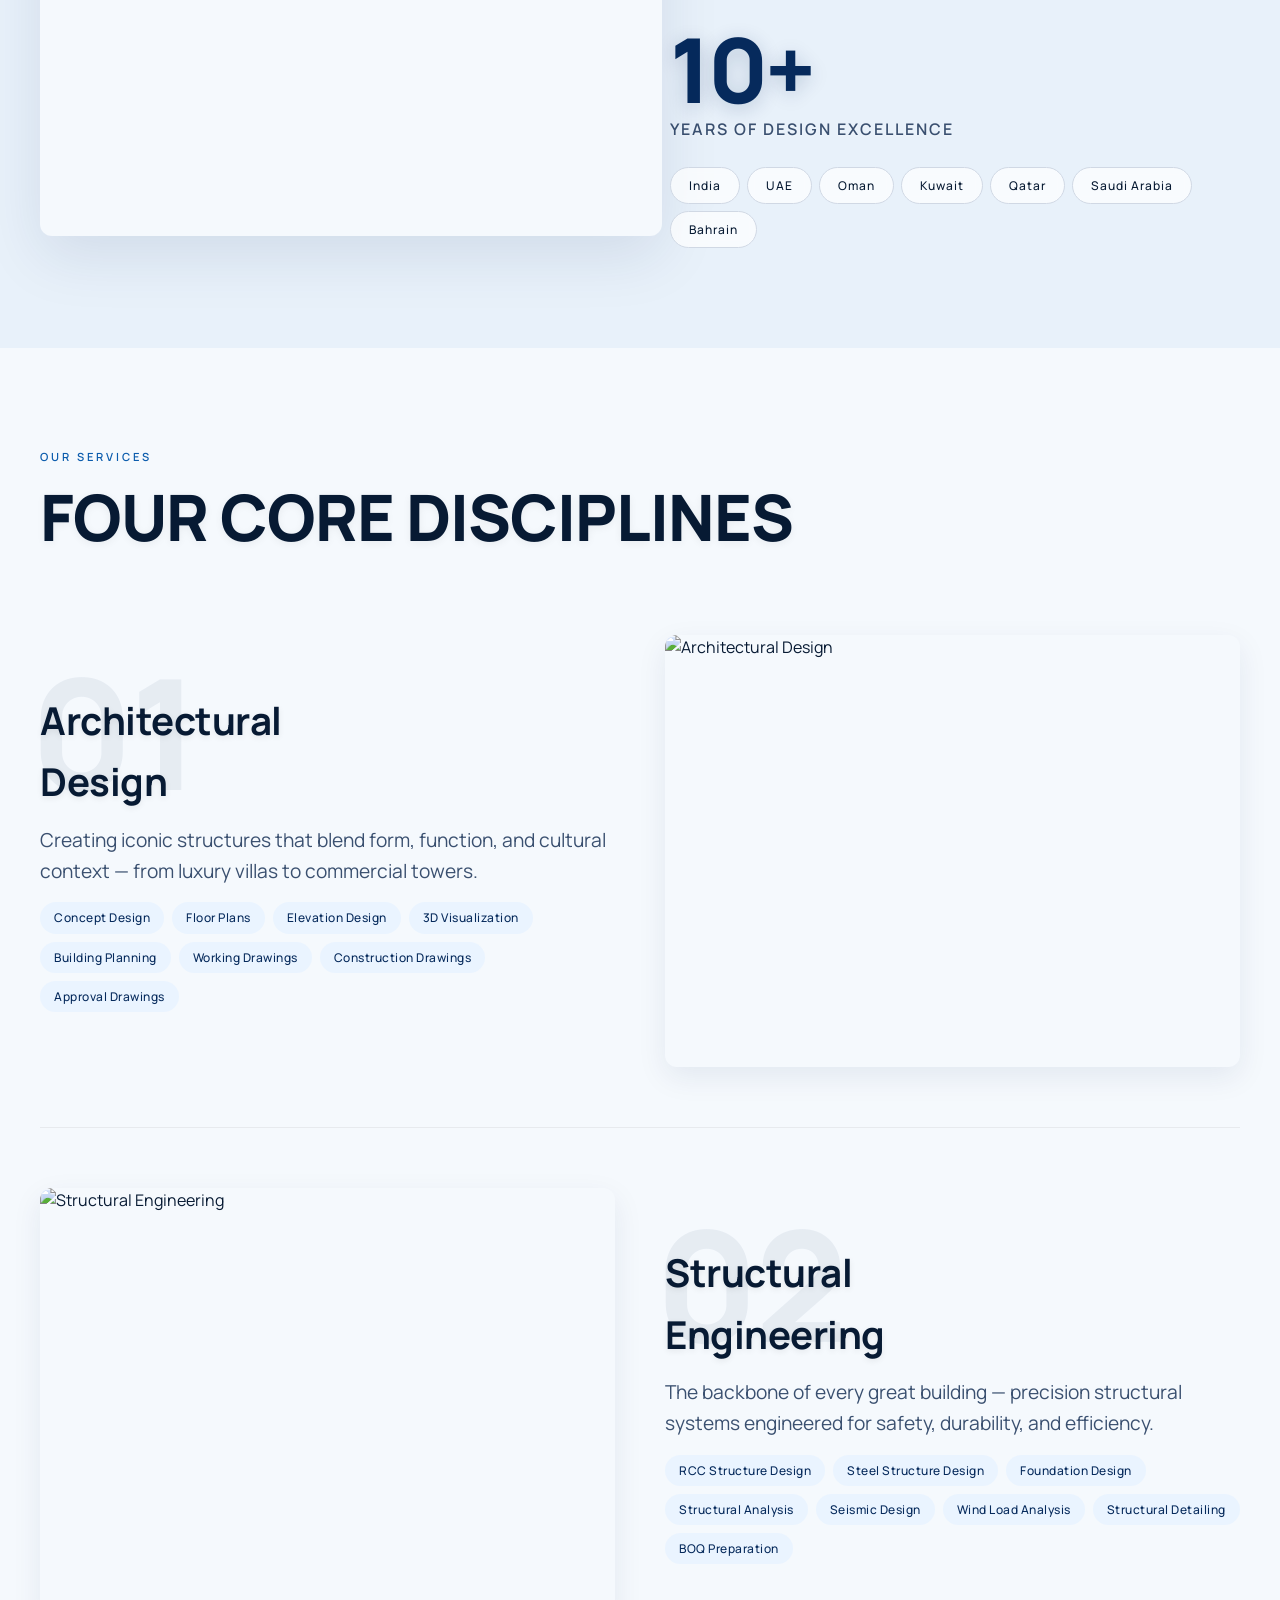
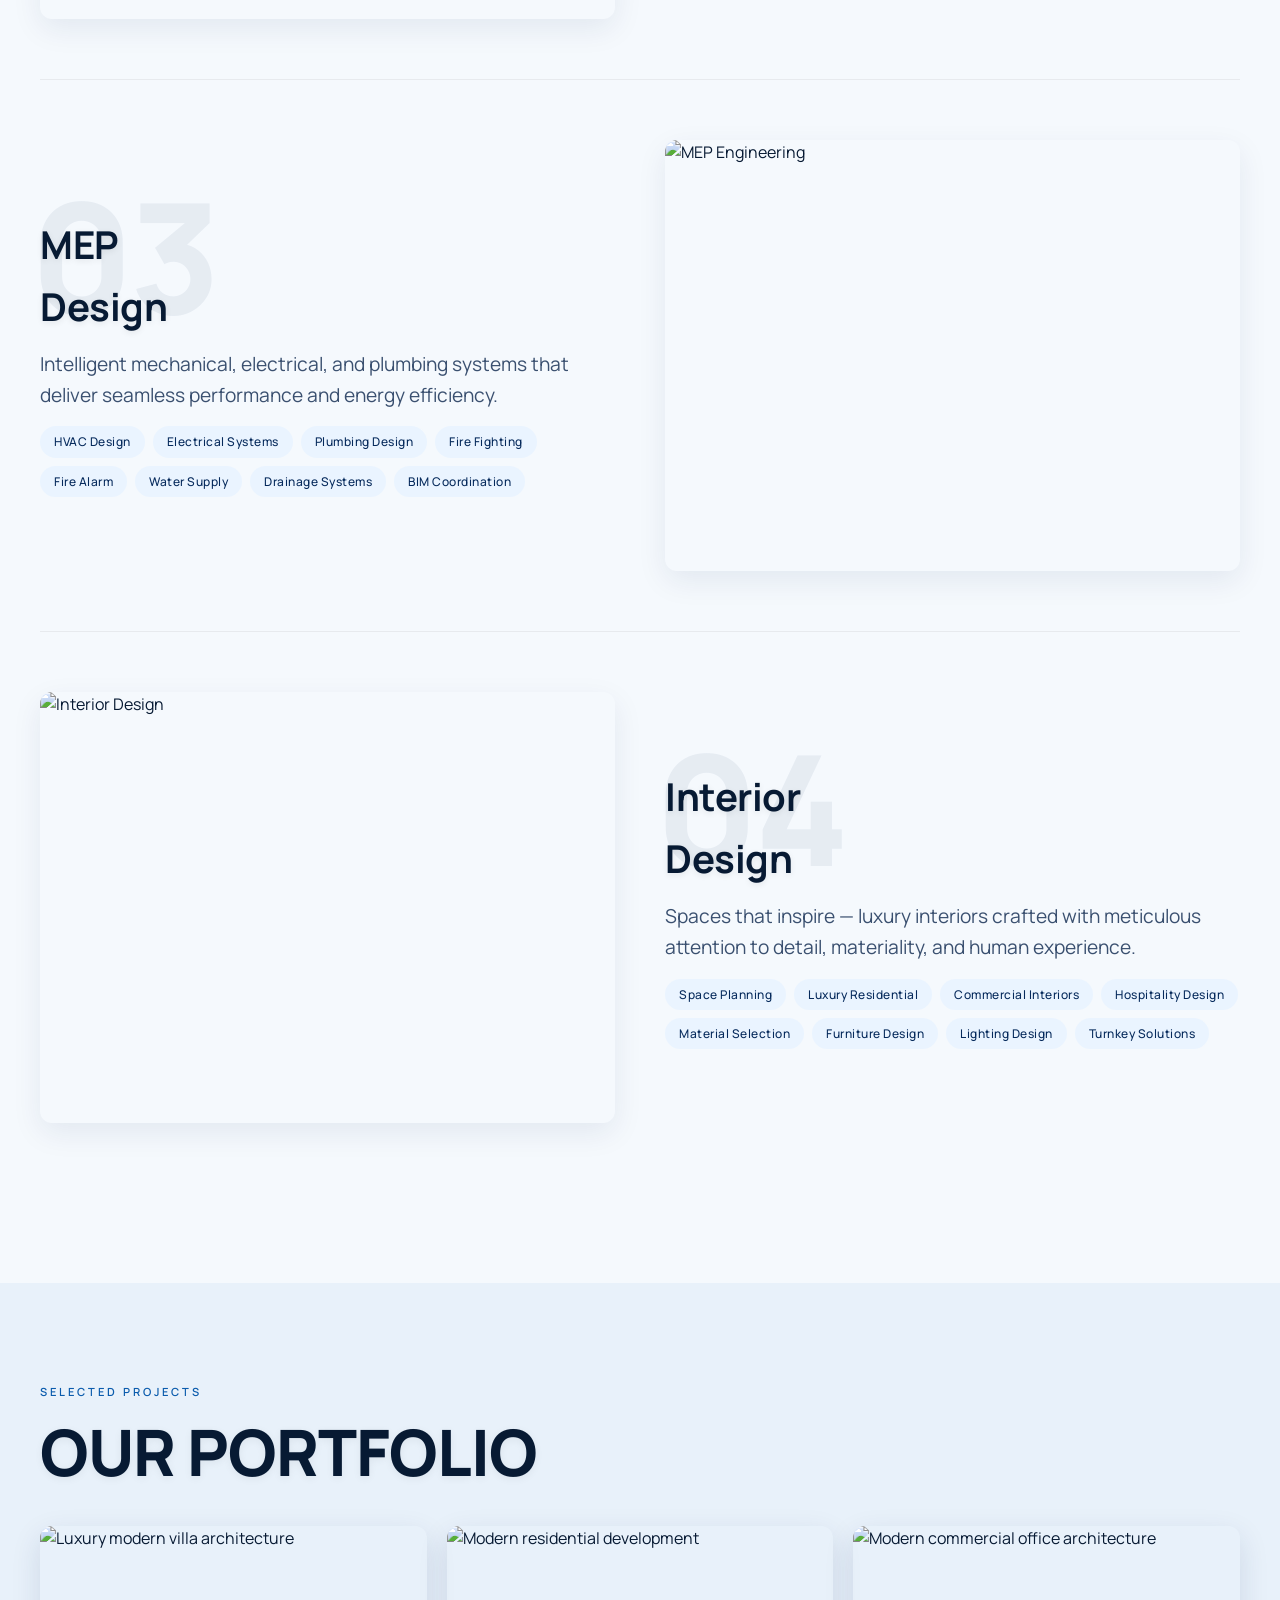
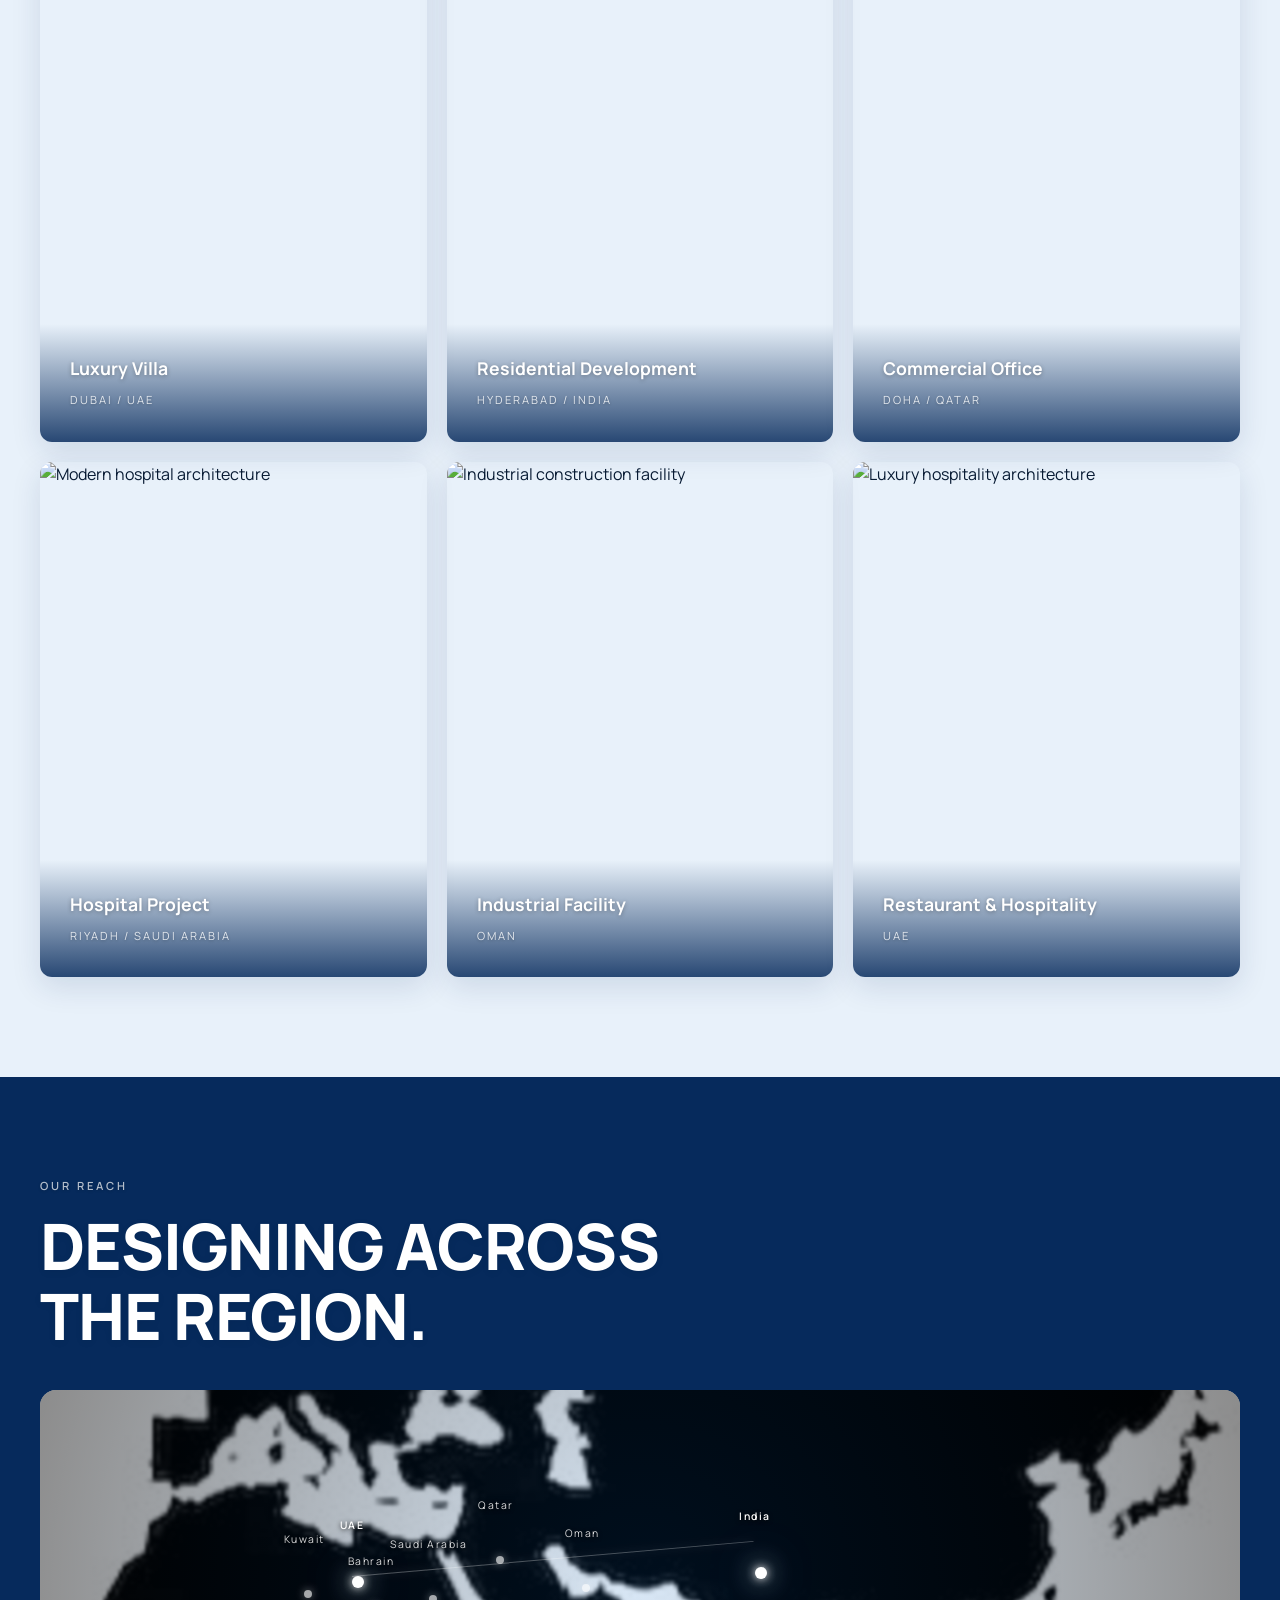
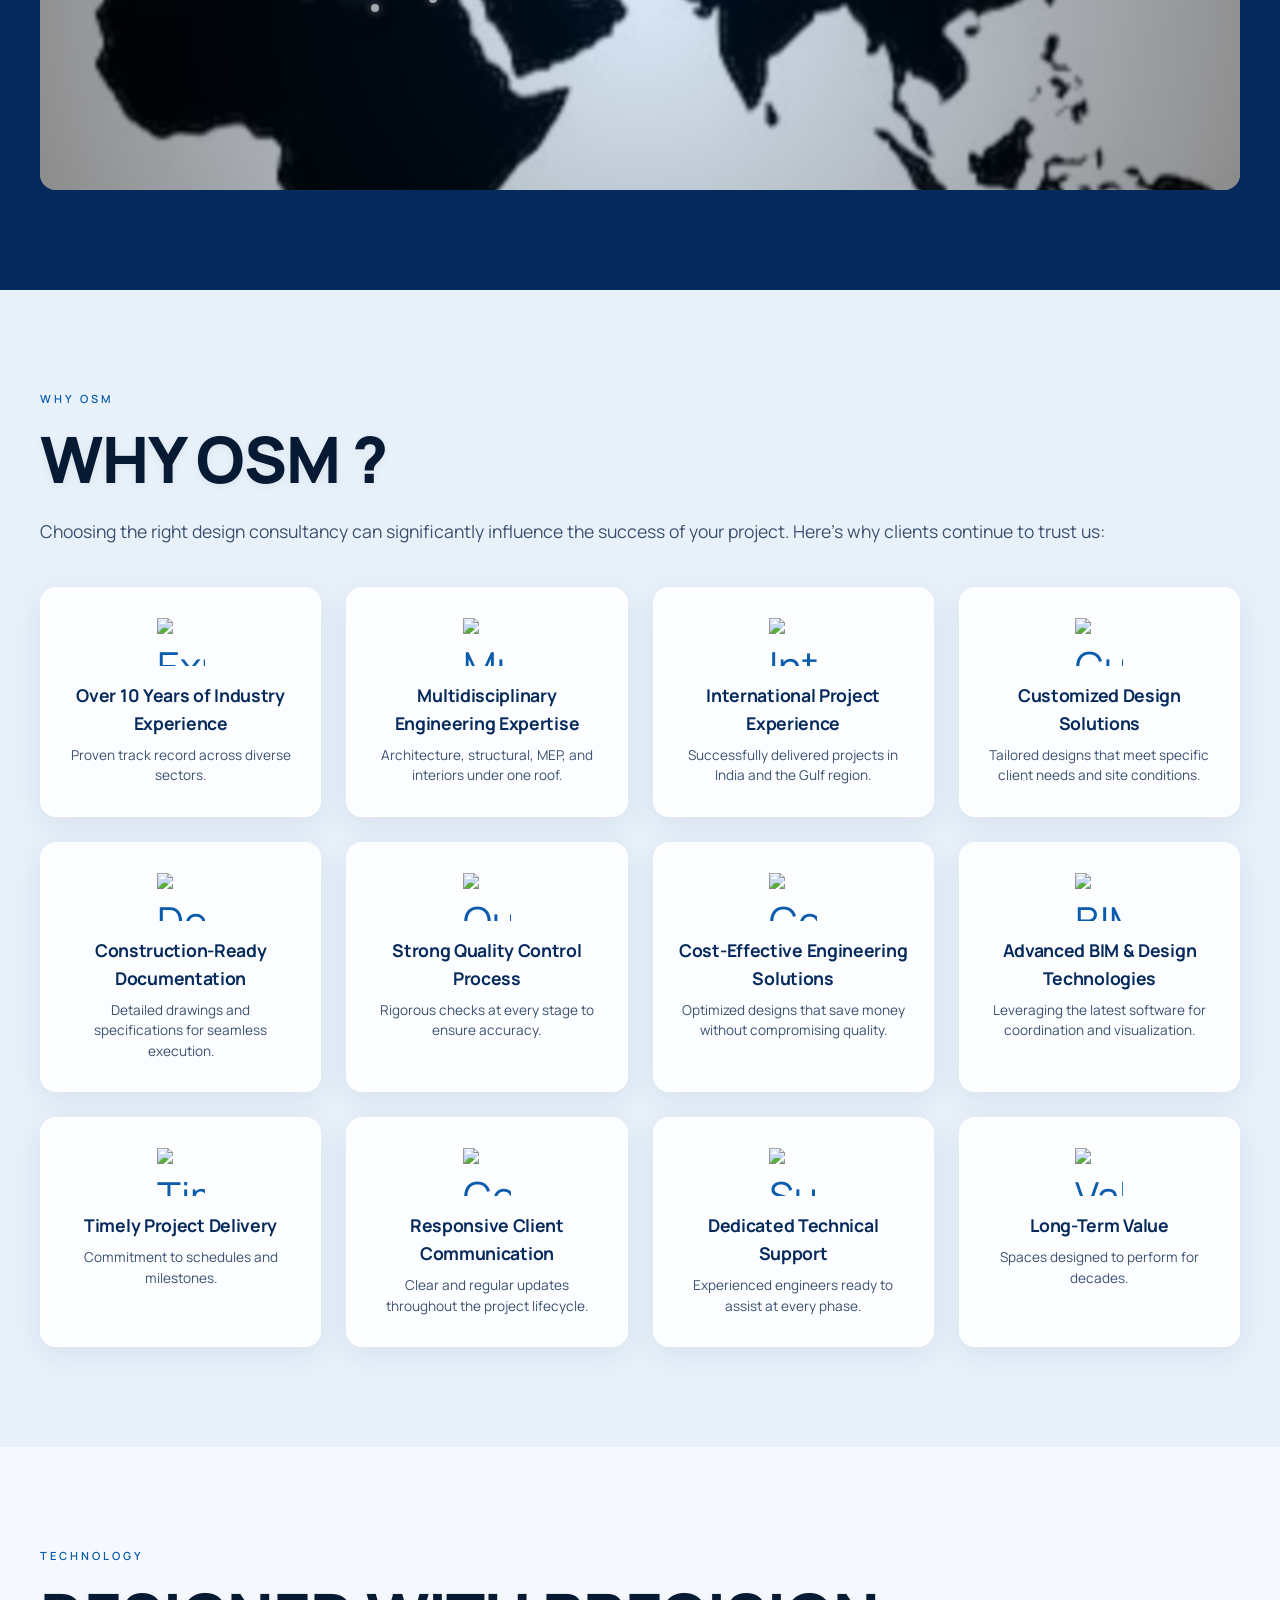
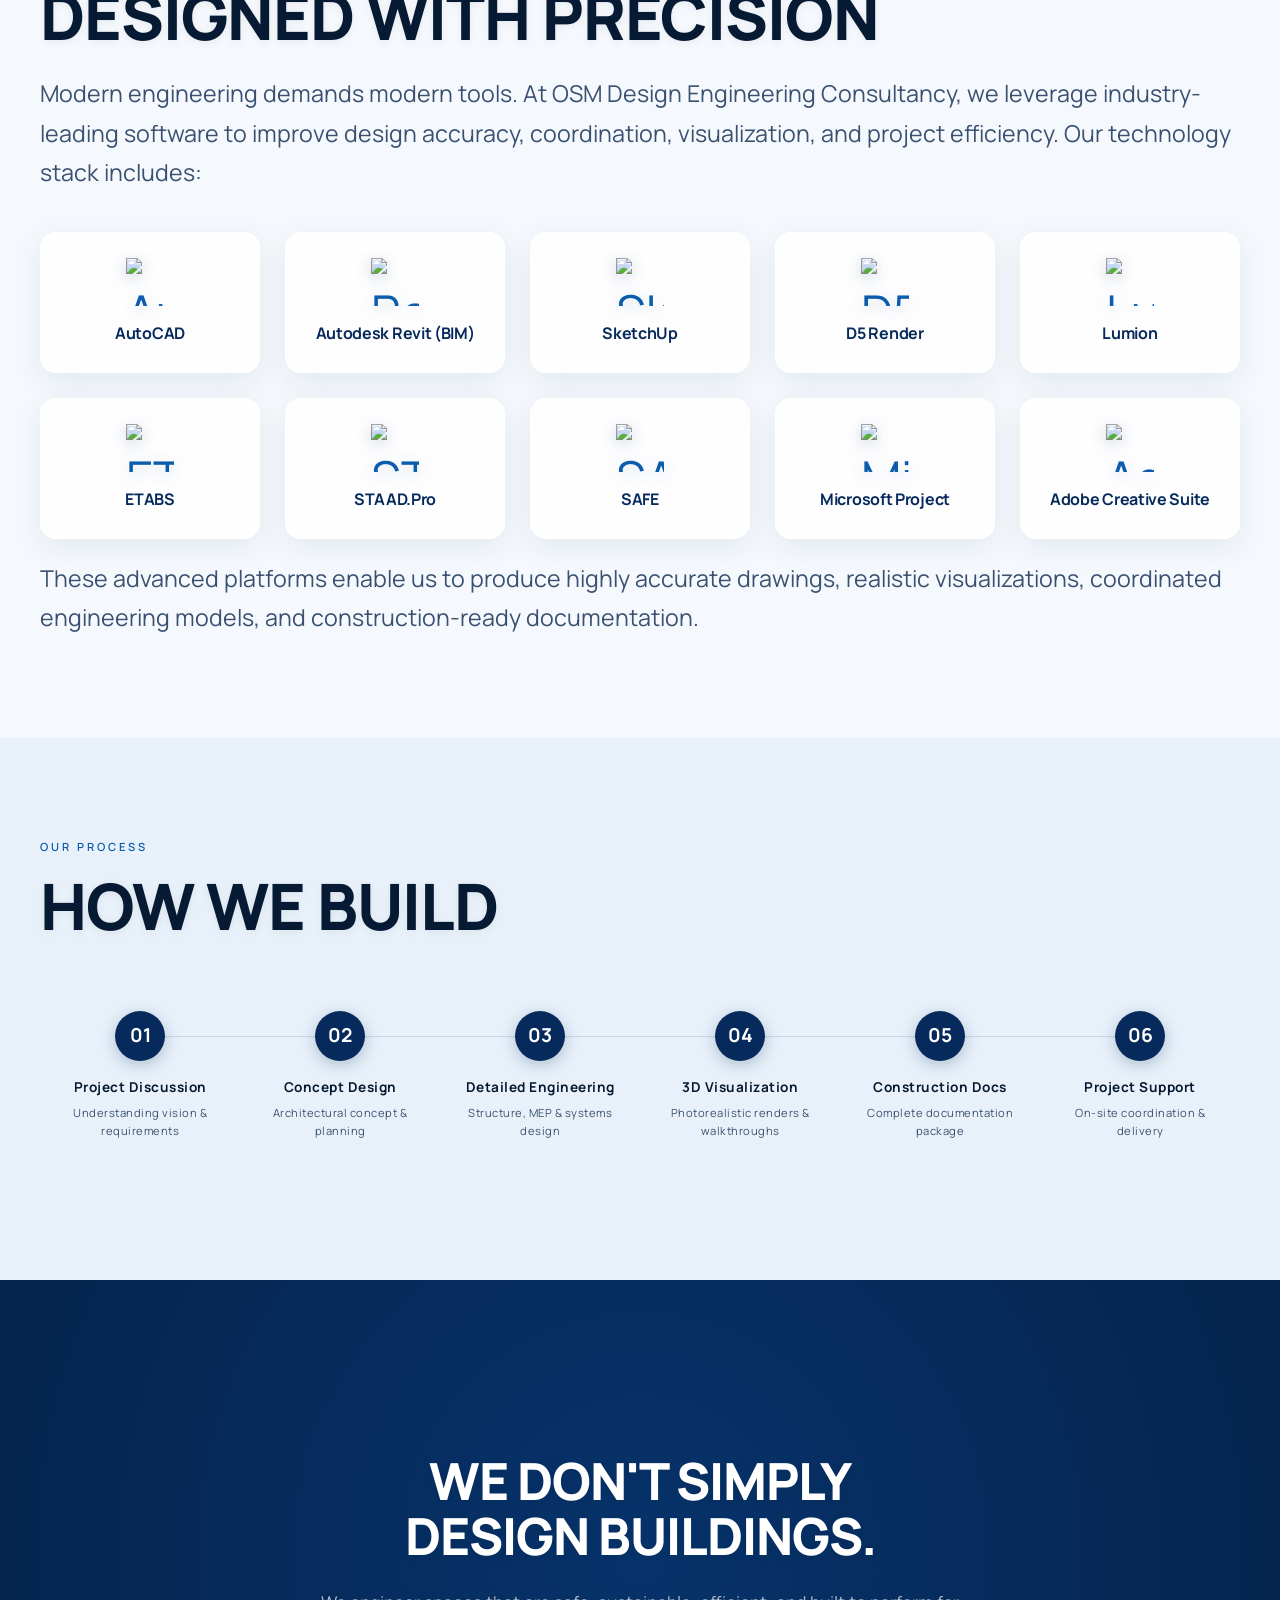
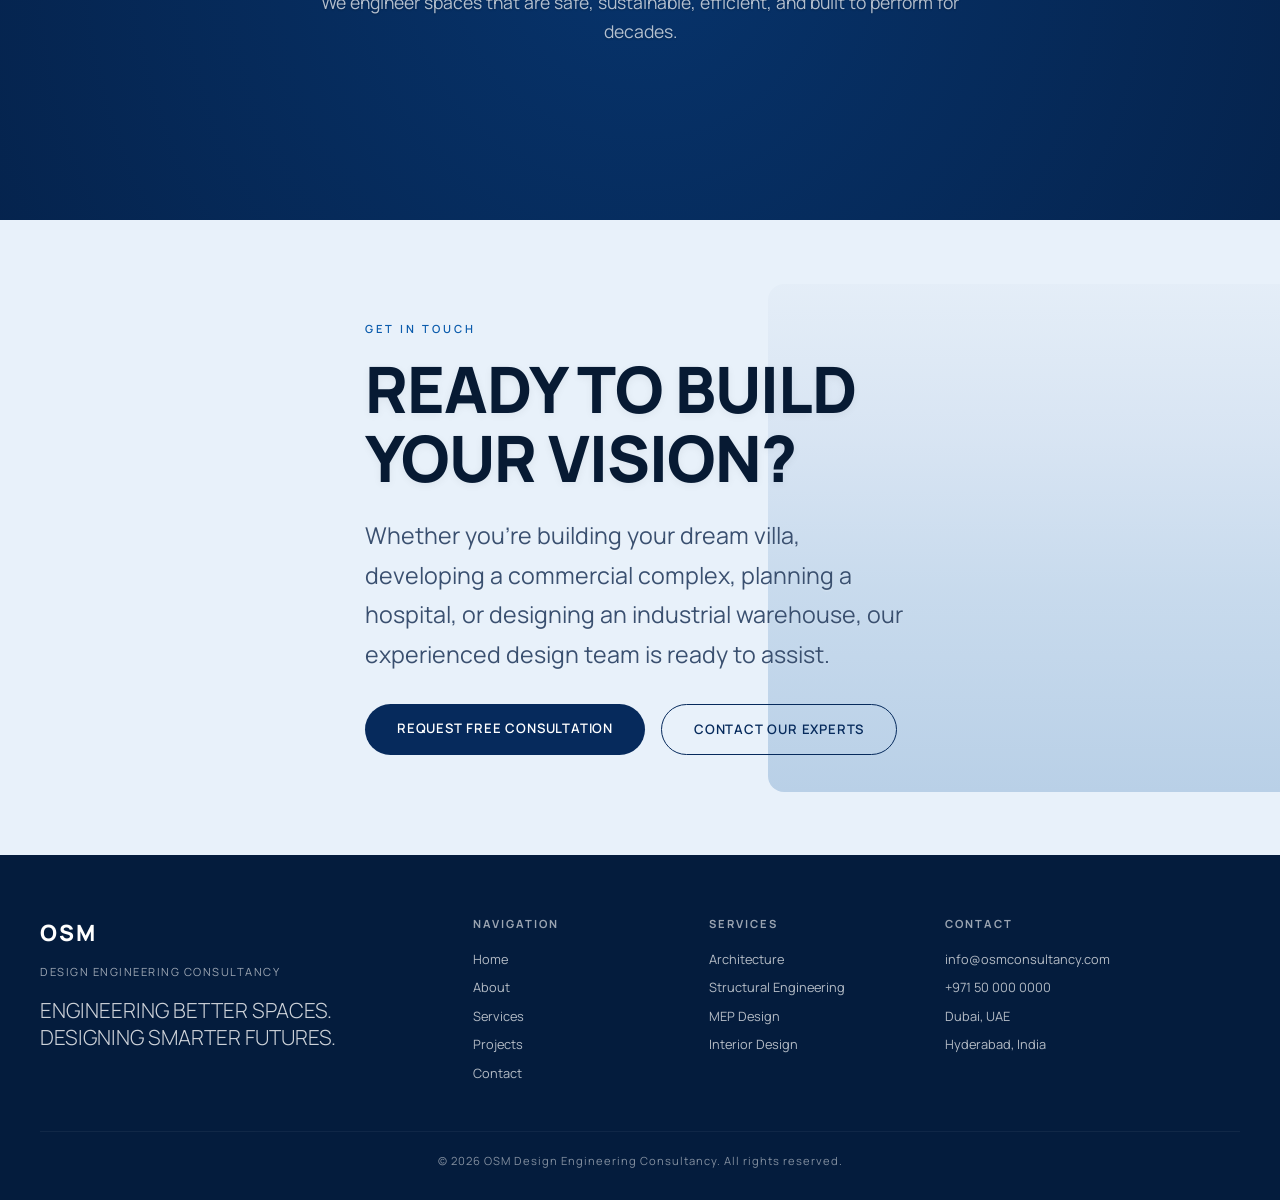
==== commit 6fb05239: "Update index.html" ====
--- a/index.html
+++ b/index.html
@@ -315,7 +315,7 @@
 
     background: rgba(5, 18, 35, 0.58);
 
-    backdrop-filter: blur(18px);
+    backdrop-filter: blur(0px);
     -webkit-backdrop-filter: blur(18px);
 
     box-shadow:
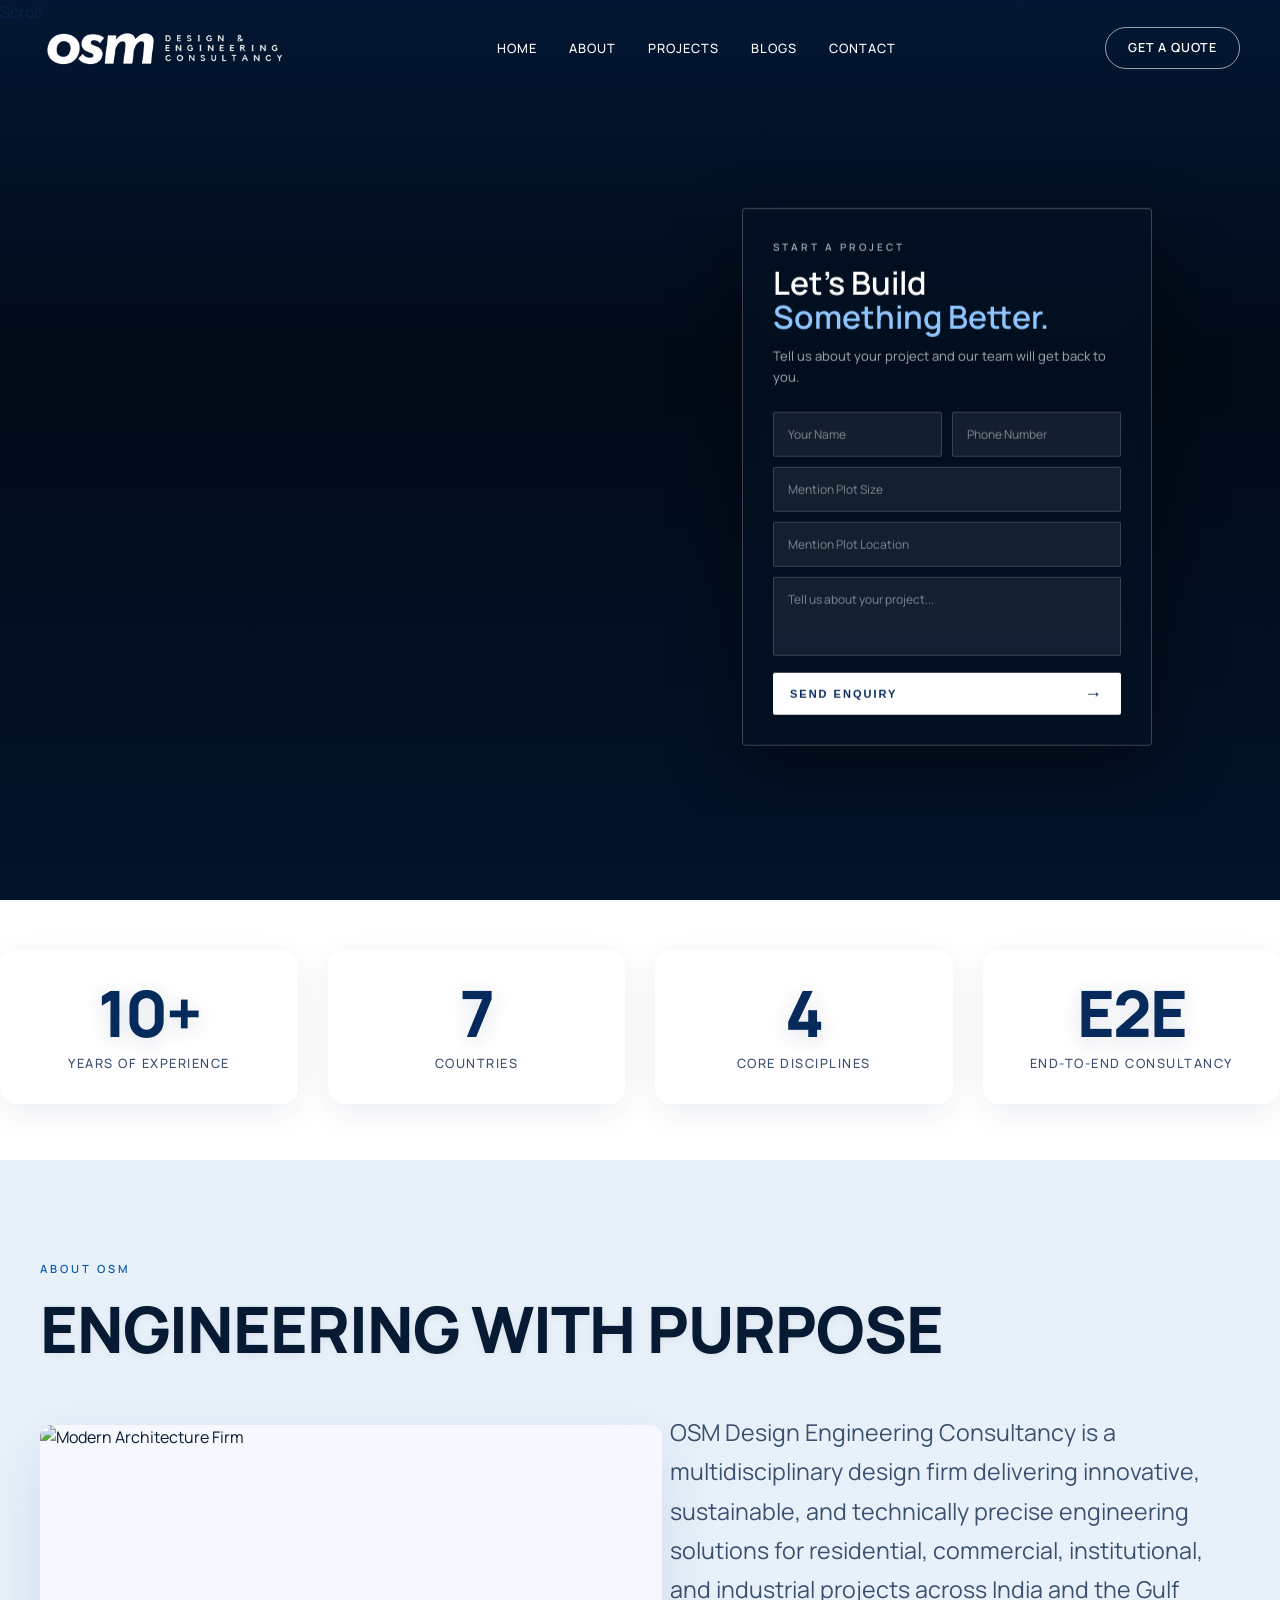
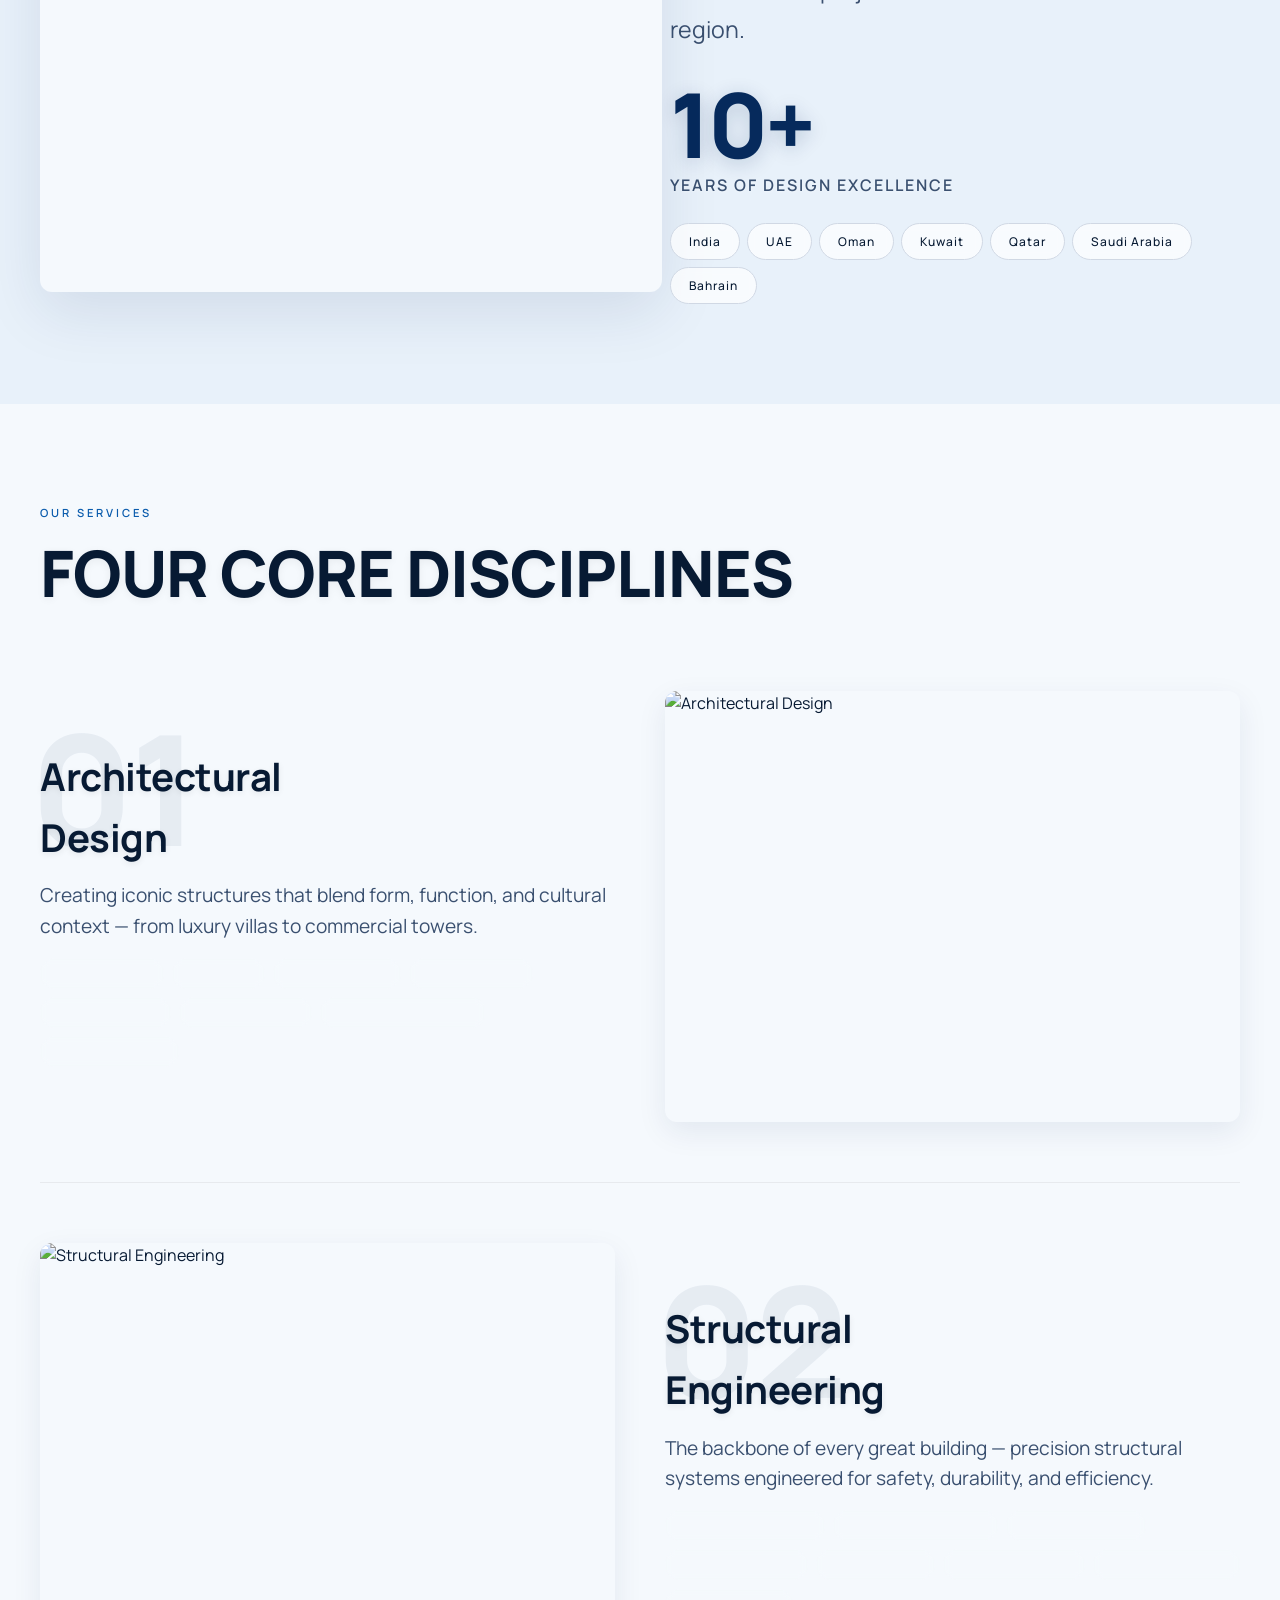
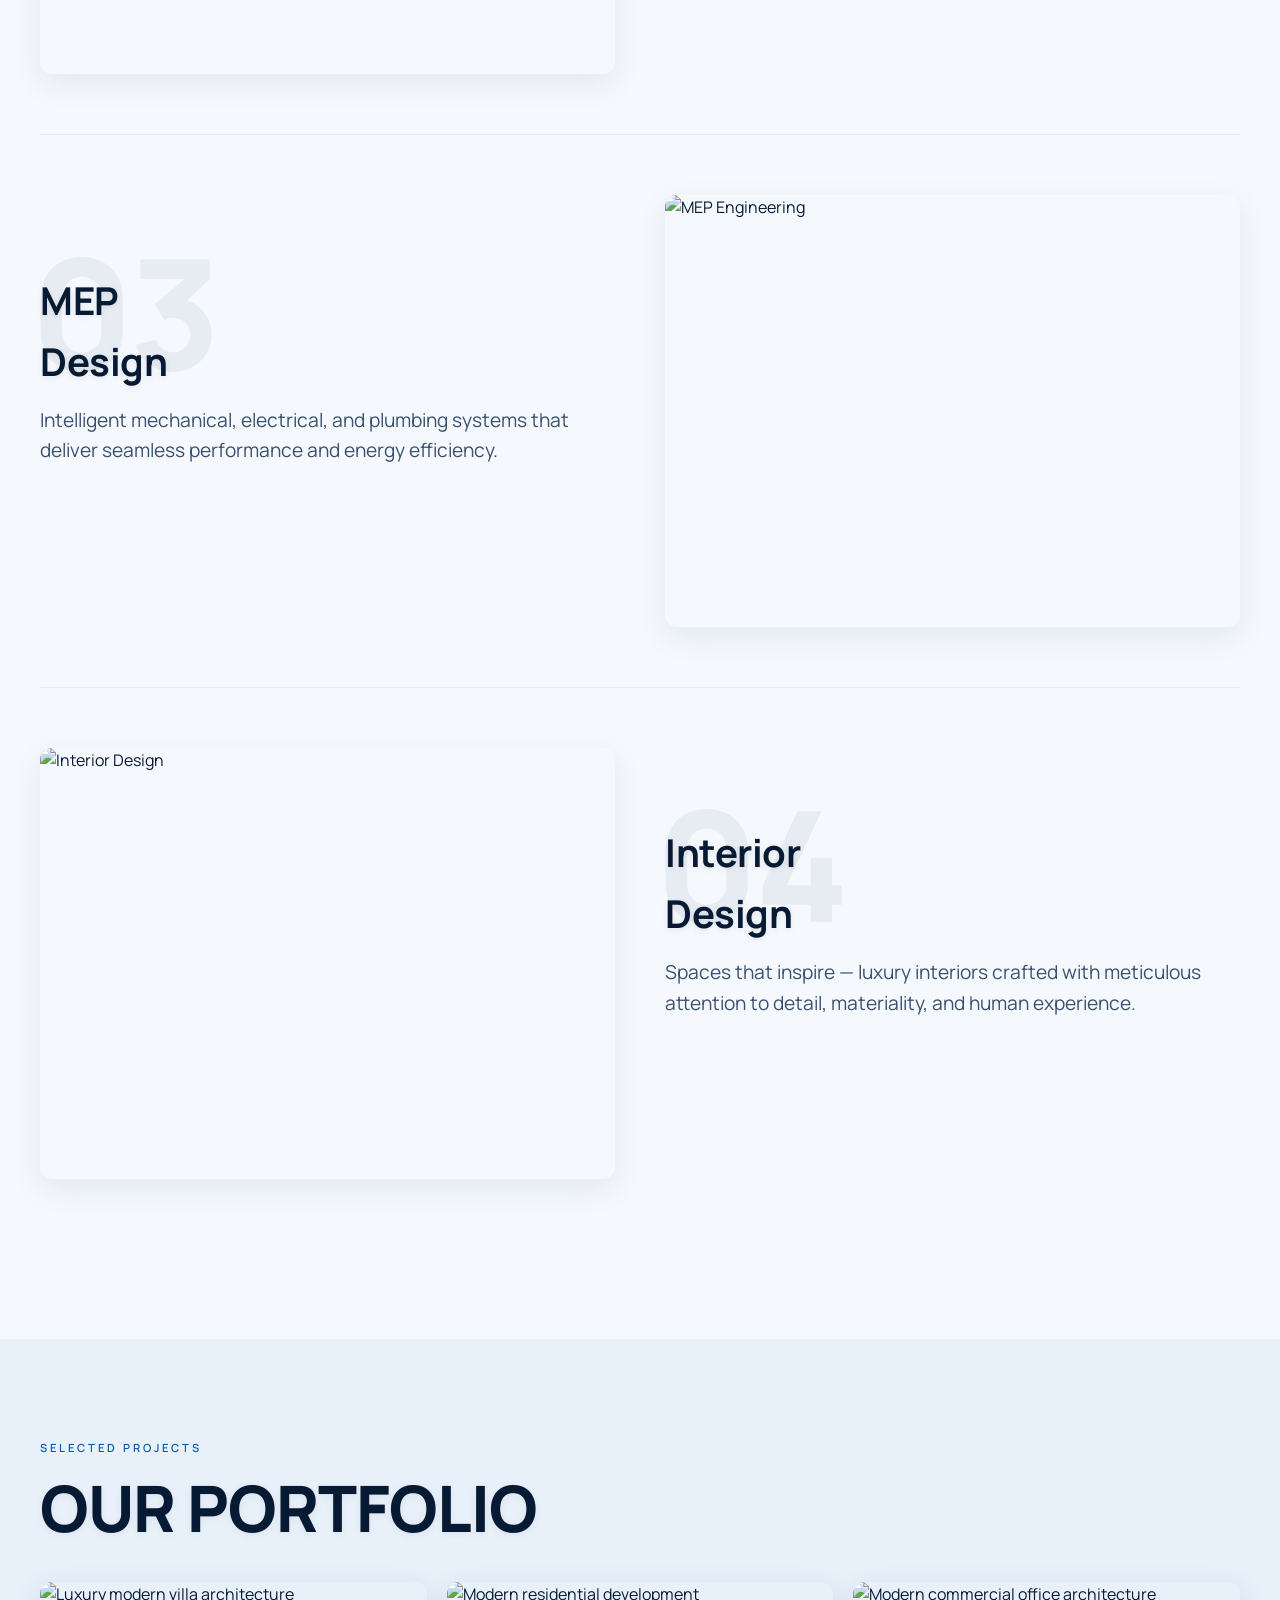
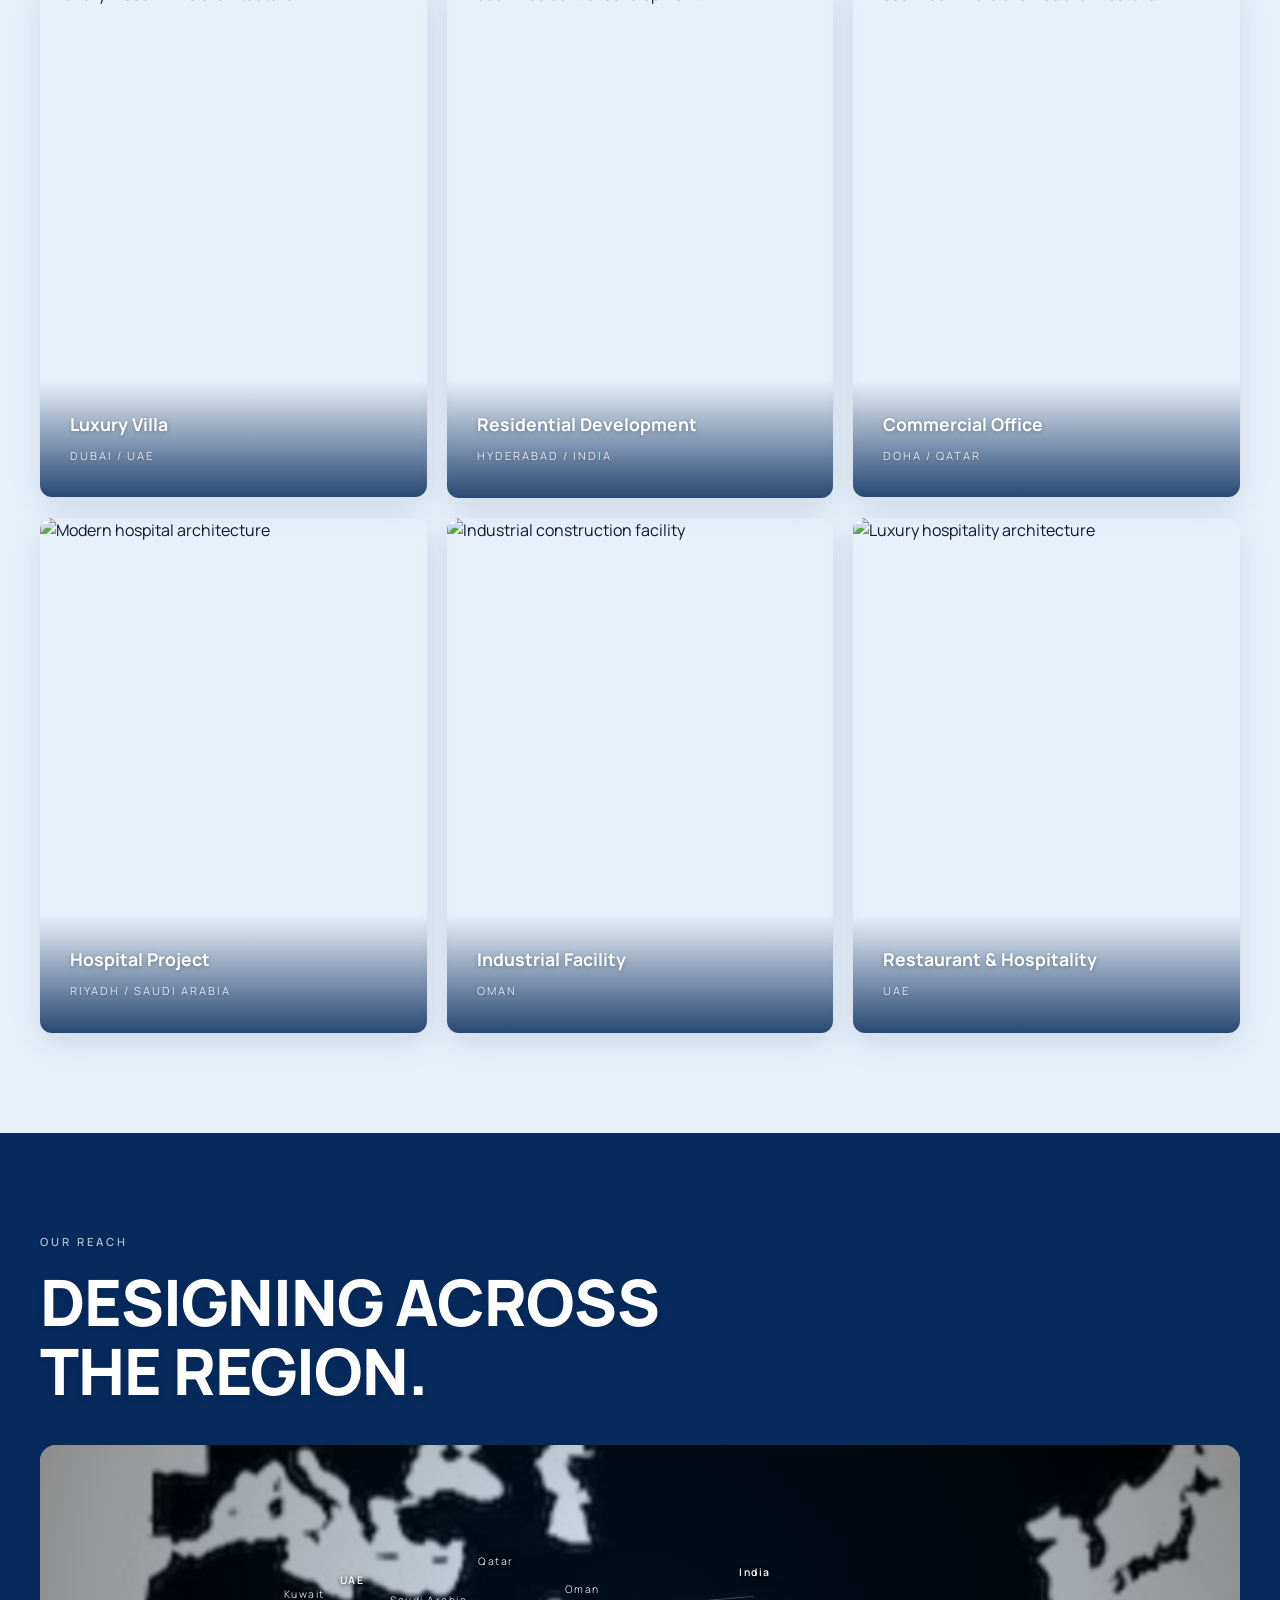
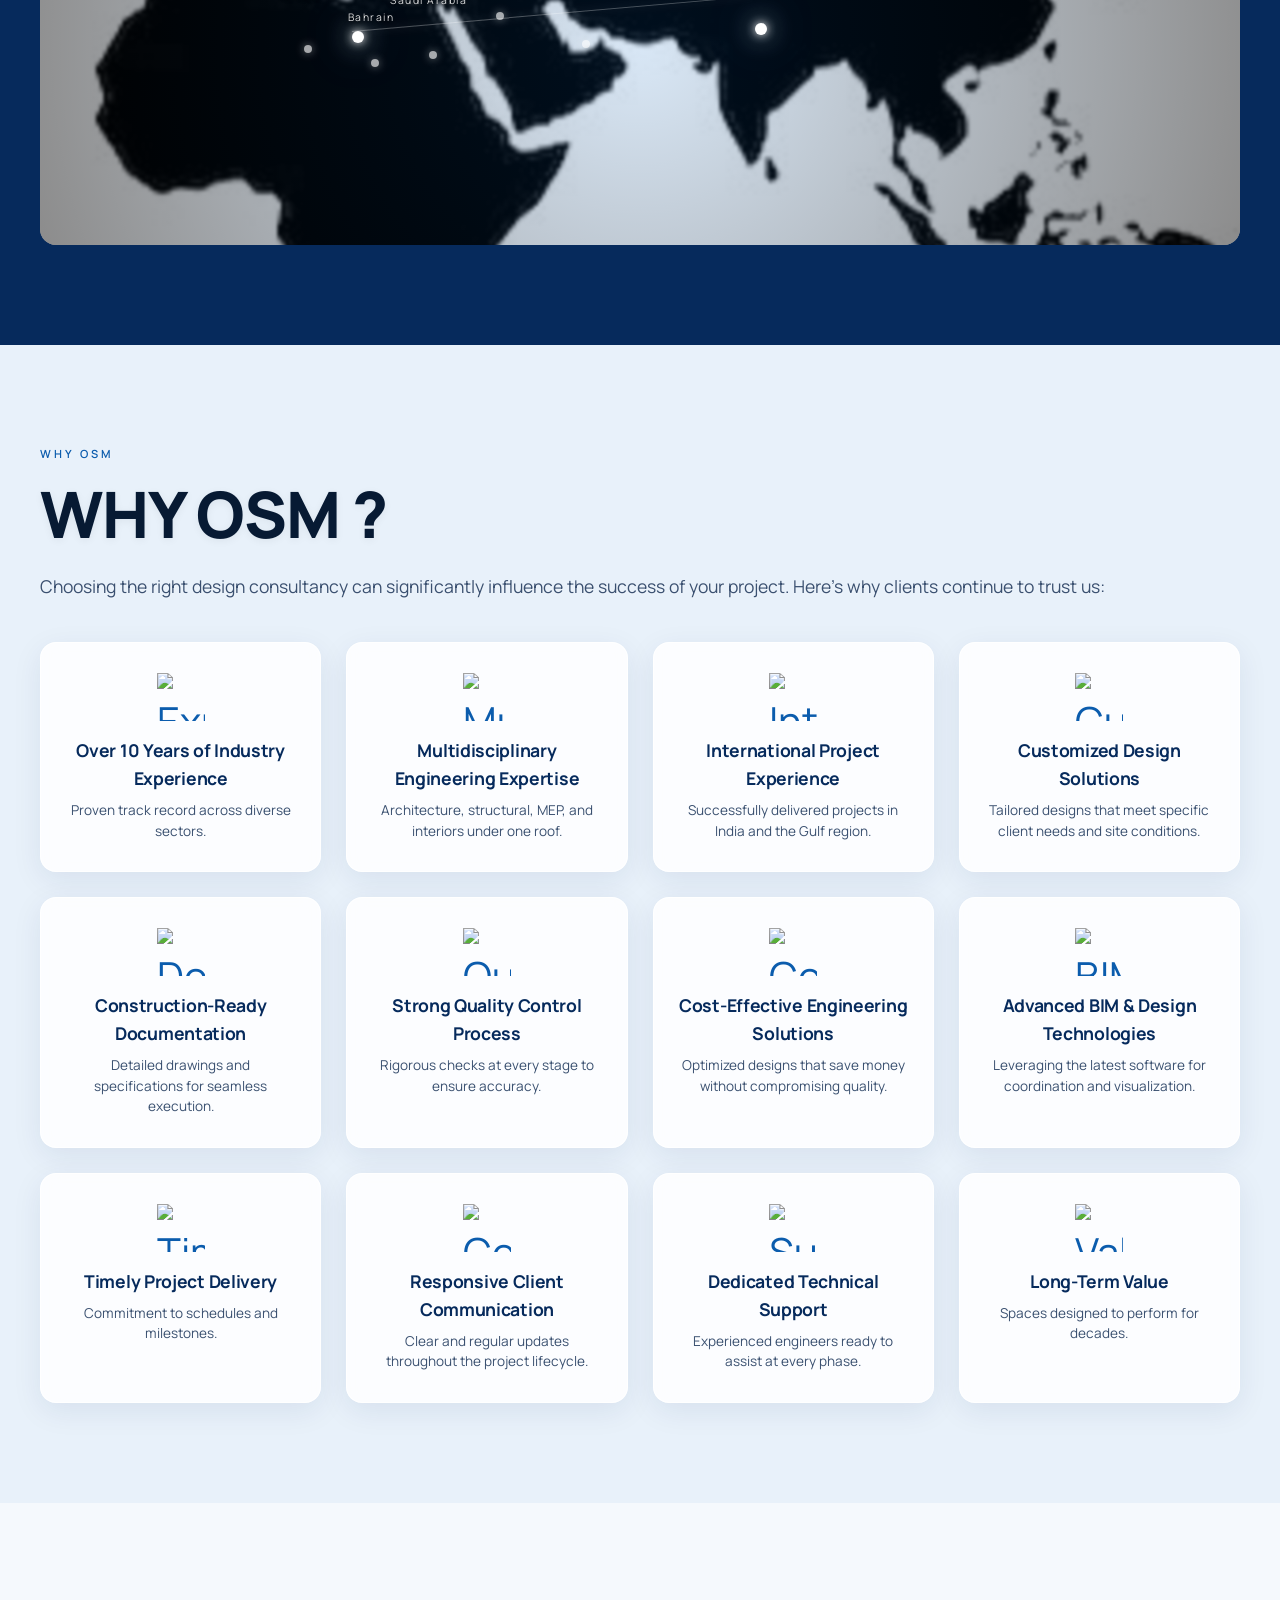
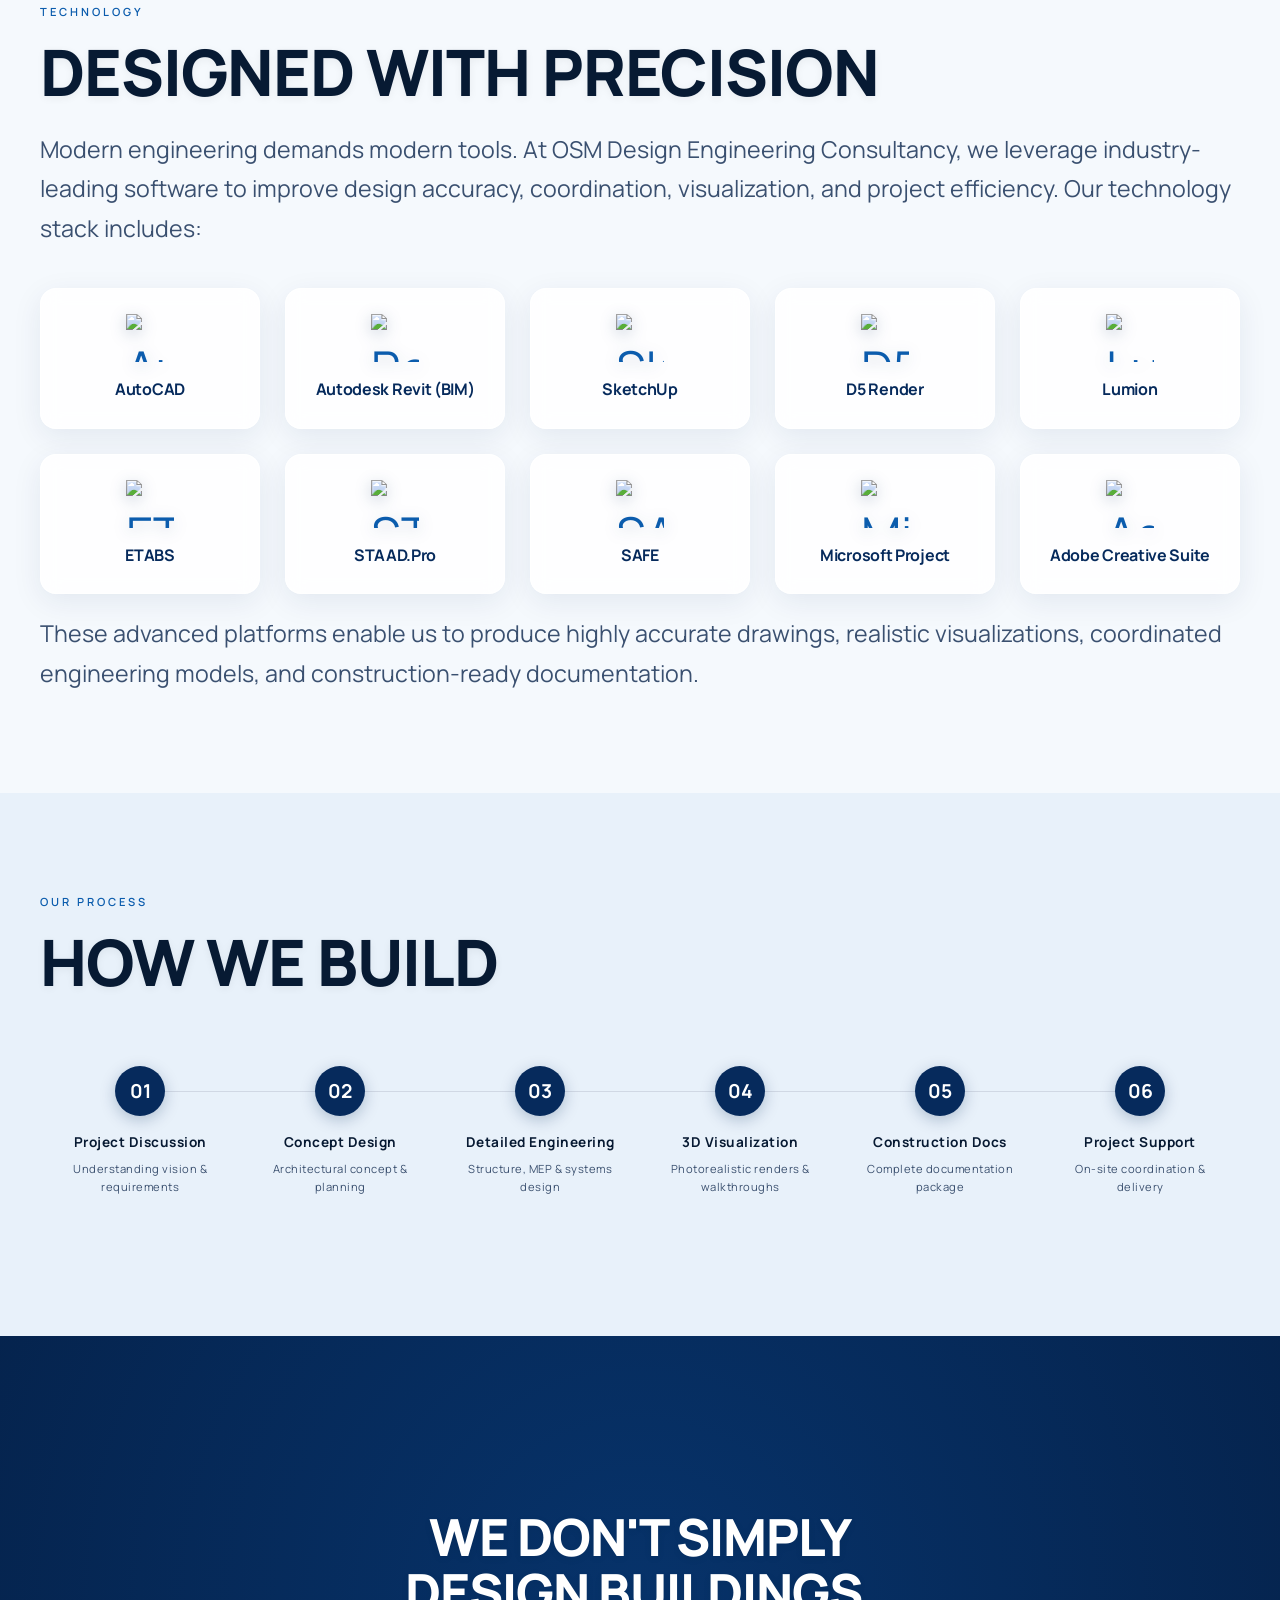
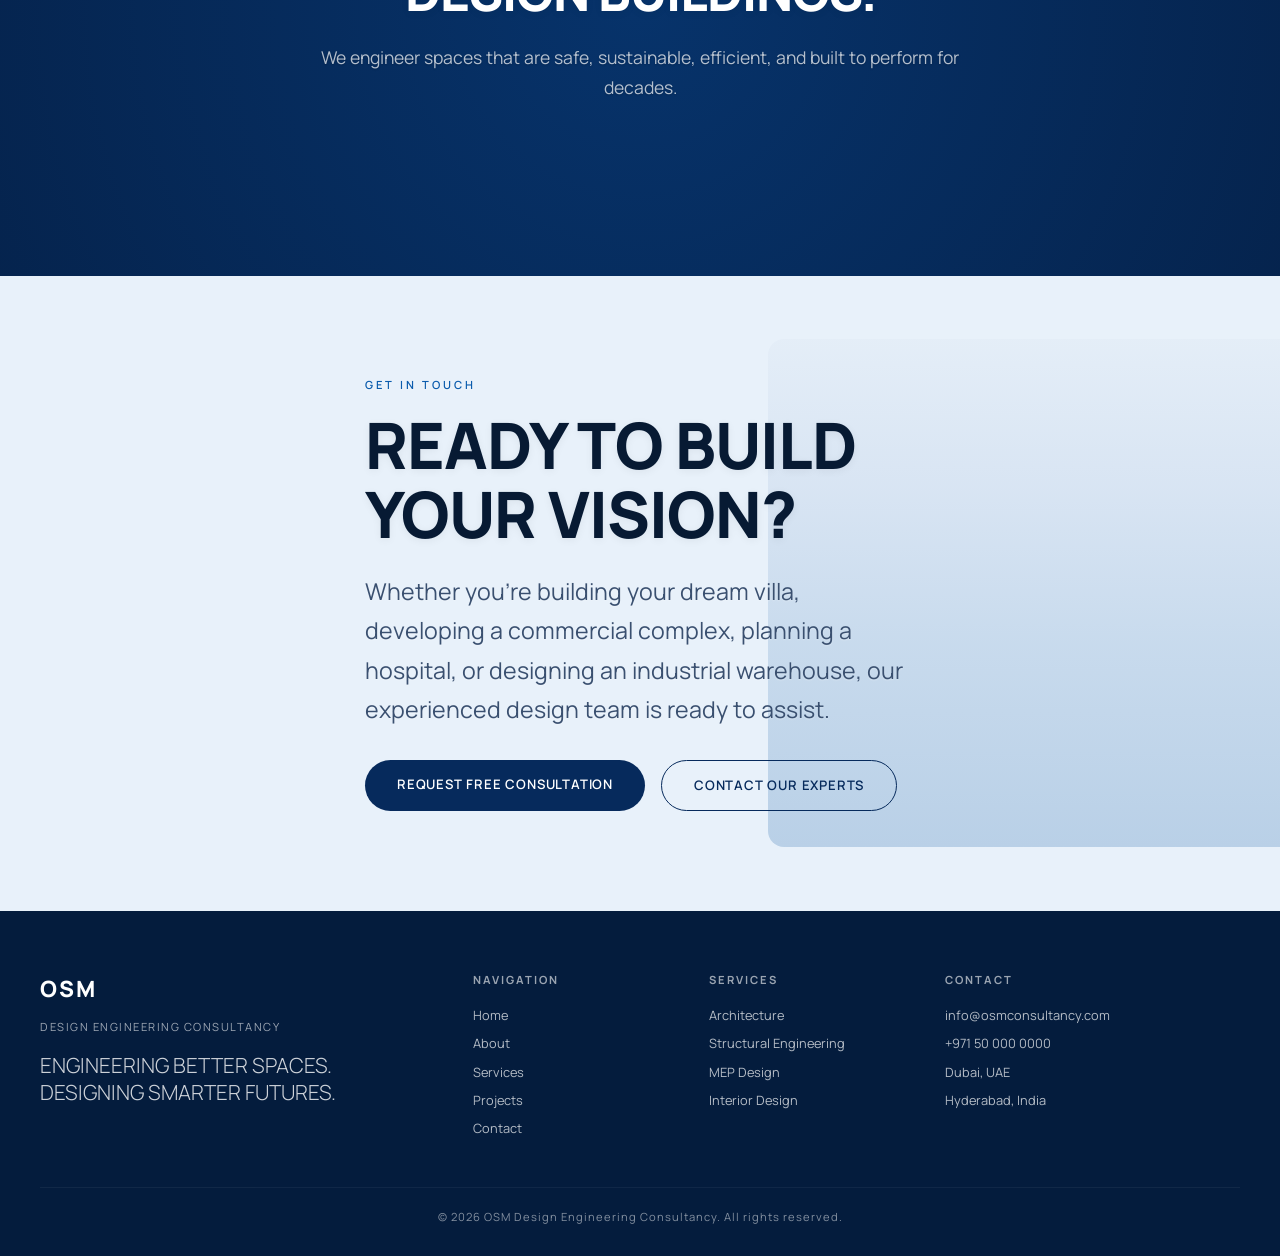
==== commit 934a7e17: "2345" ====
--- a/index.html
+++ b/index.html
@@ -3,11 +3,11 @@
 <head>
     <meta charset="UTF-8">
     <meta name="viewport" content="width=device-width, initial-scale=1.0">
-    <title>OSM Design Engineering Consultancy | Architecture & Engineering</title>
+    <title>OSM Desig Engineering Consultancy | Architecture & Engineering</title>
     <link rel="preconnect" href="https://fonts.googleapis.com">
     <link rel="preconnect" href="https://fonts.gstatic.com" crossorigin>
     <link href="https://fonts.googleapis.com/css2?family=Manrope:wght@300;400;500;600;700;800&display=swap" rel="stylesheet">
-    <style>
+    <style> 
         :root {
             --navy: #062A5C;
             --navy-dark: #041c3d;
@@ -22,7 +22,6 @@
             --glass-border: rgba(255, 255, 255, 0.18);
             --transition: cubic-bezier(0.4, 0, 0.2, 1);
         }
-
         * {
             margin: 0;
             padding: 0;
@@ -315,7 +314,7 @@
 
     background: rgba(5, 18, 35, 0.58);
 
-    backdrop-filter: blur(0px);
+    backdrop-filter: blur(10px);
     -webkit-backdrop-filter: blur(18px);
 
     box-shadow:
@@ -1517,11 +1516,11 @@
             <img src="assets/img/logo.png" id="logoText" alt="OSM Design Engineering Consultancy" class="nav-logo-text-img">
         </a>
         <ul class="nav-links">
-            <li><a href="#home" class="nav-link">Home</a></li>
-            <li><a href="#about" class="nav-link">About</a></li>
-            <li><a href="#services" class="nav-link">Services</a></li>
-            <li><a href="#projects" class="nav-link">Projects</a></li>
-            <li><a href="#contact" class="nav-link">Contact</a></li>
+            <li><a href="index.html" class="nav-link">Home</a></li>
+            <li><a href="about.html" class="nav-link">About</a></li>
+            <li><a href="projects.html" class="nav-link">Projects</a></li>
+            <li><a href="blogs.html" class="nav-link">Blogs</a></li>
+            <li><a href="contact.html" class="nav-link">Contact</a></li>
         </ul>
         <a href="#contact" class="nav-cta">Get a Quote</a>
         <div class="nav-mobile-toggle" id="mobileToggle">
@@ -1534,8 +1533,8 @@
         <ul class="mobile-menu-links">
             <li><a href="#home" onclick="closeMobileMenu()">Home</a></li>
             <li><a href="#about" onclick="closeMobileMenu()">About</a></li>
-            <li><a href="#services" onclick="closeMobileMenu()">Services</a></li>
             <li><a href="#projects" onclick="closeMobileMenu()">Projects</a></li>
+            <li><a href="#blogs" onclick="closeMobileMenu()">Services</a></li>
             <li><a href="#contact" onclick="closeMobileMenu()">Contact</a></li>
         </ul>
     </div>
@@ -1687,7 +1686,7 @@
             <div class="stat-item">
                 <div class="stat-number">E2E</div>
                 <div class="stat-label">End-to-End Consultancy</div>
-            </div>
+            </div><br>
         </div>
     </section>
 
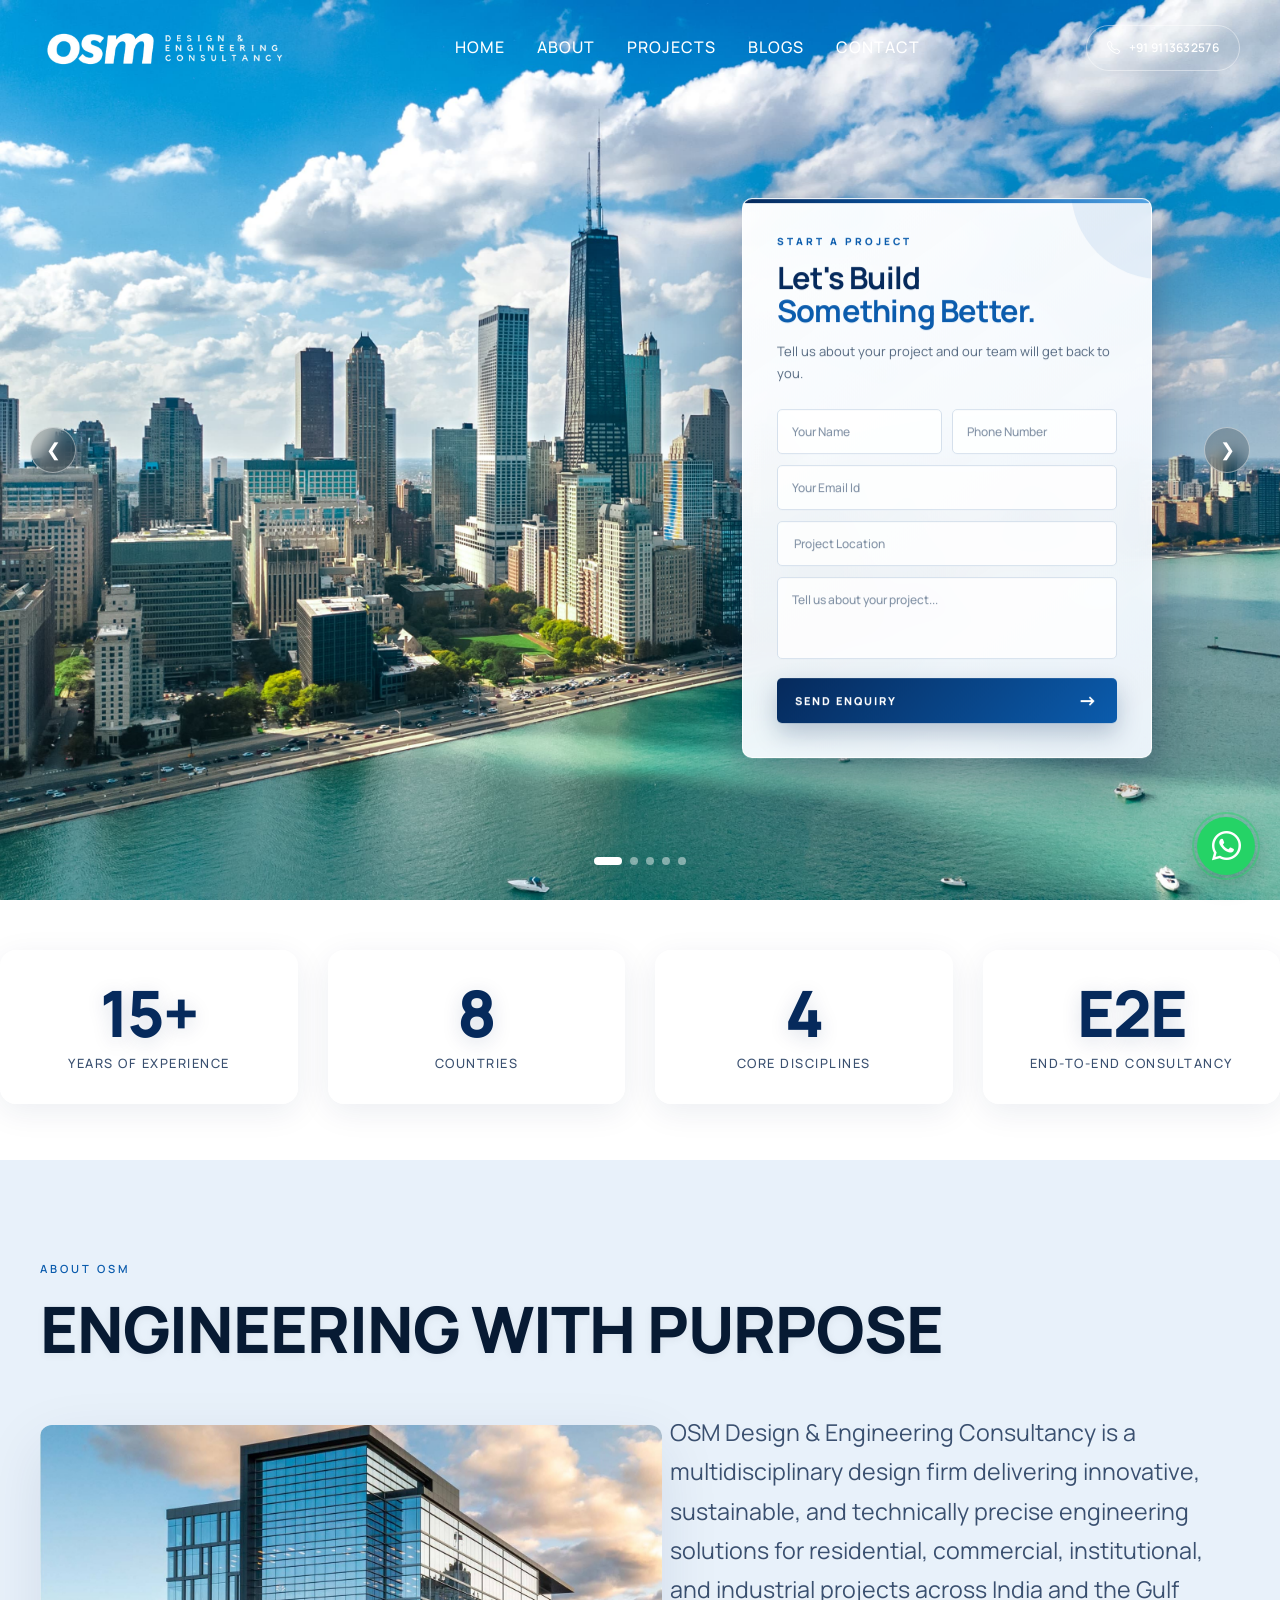
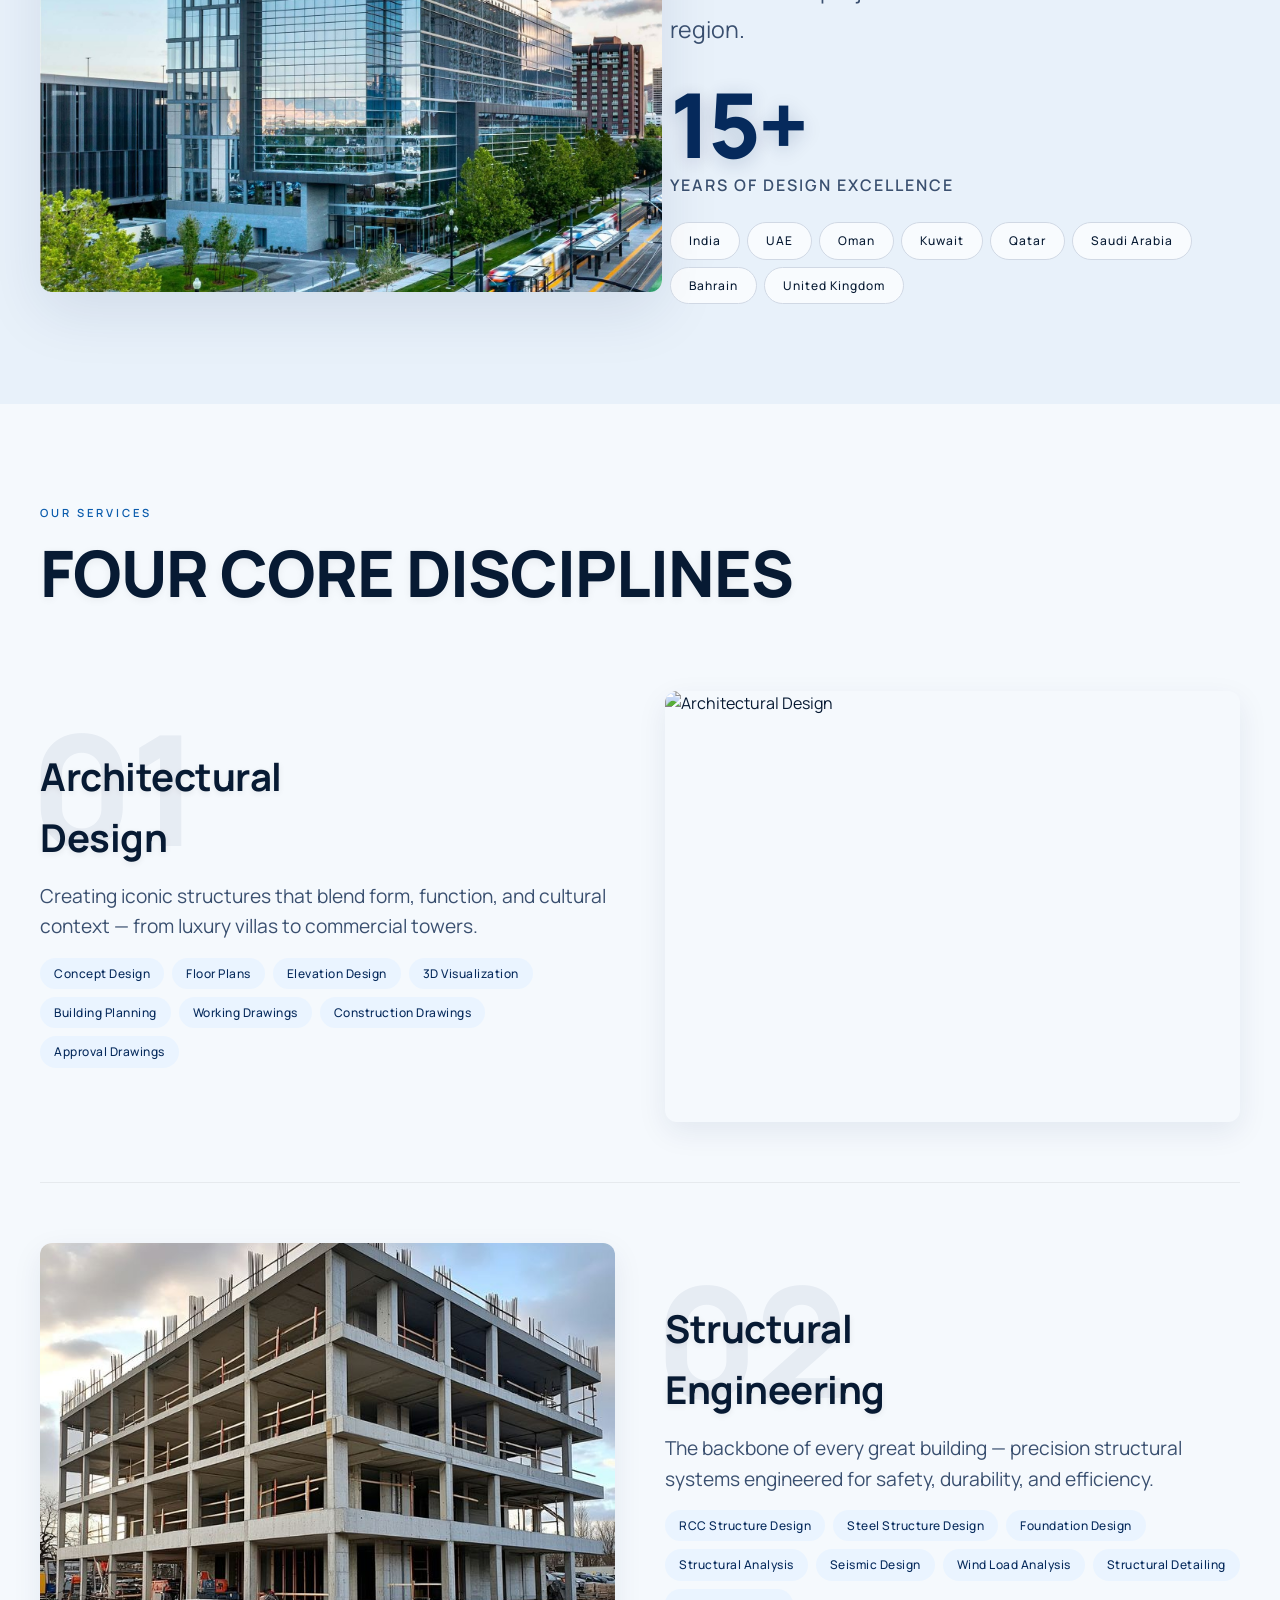
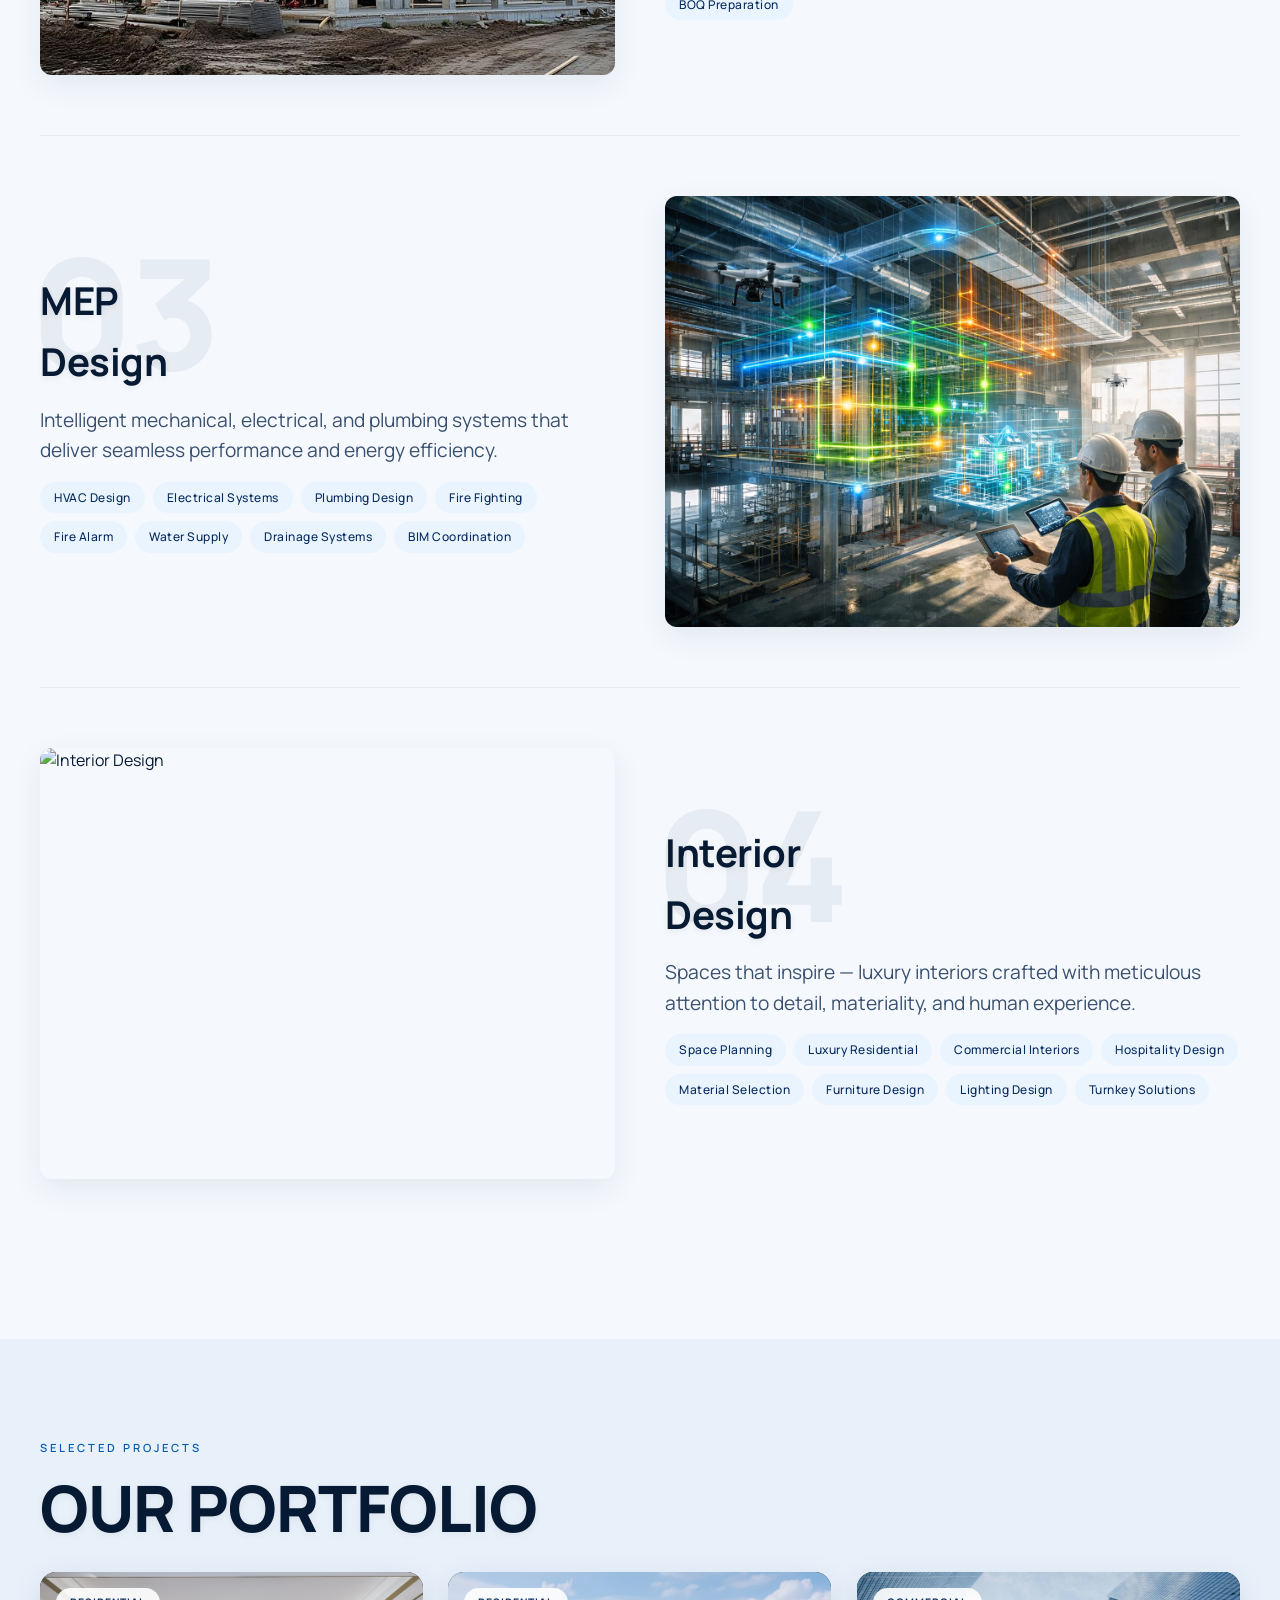
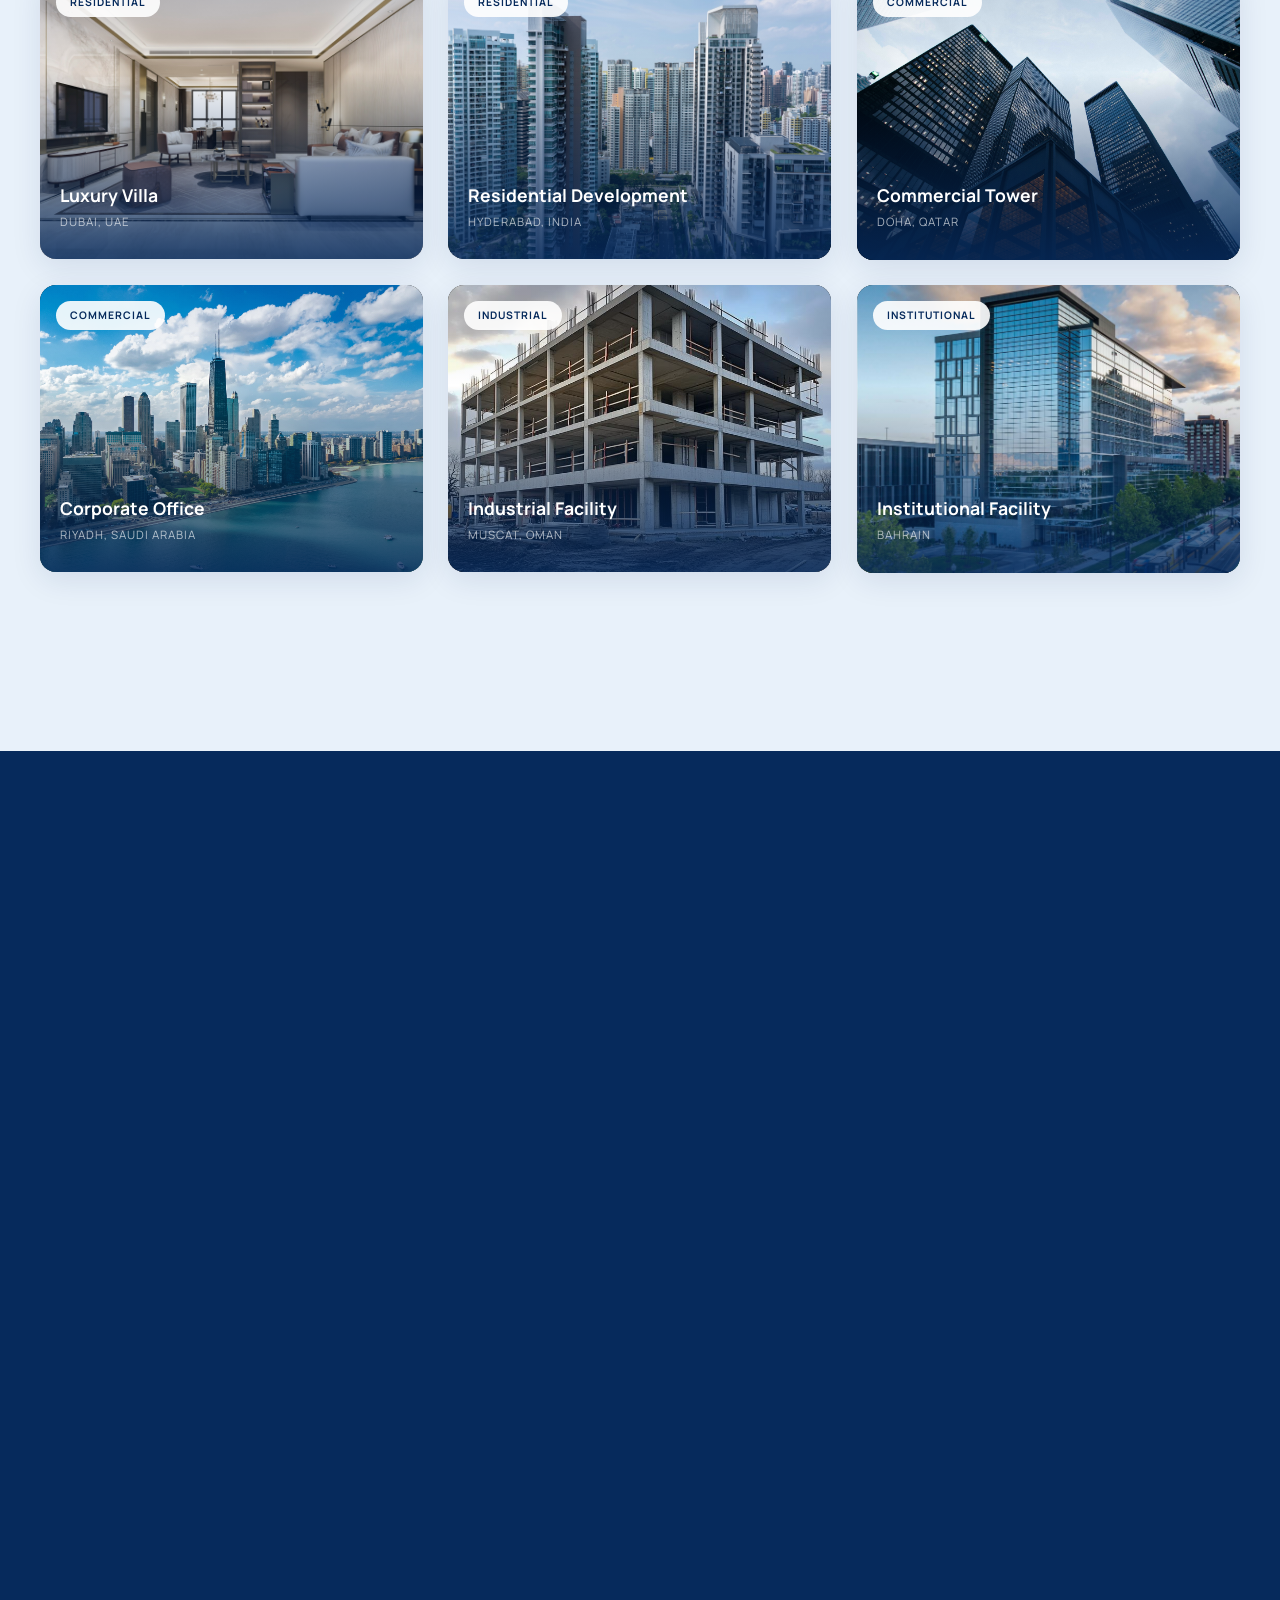
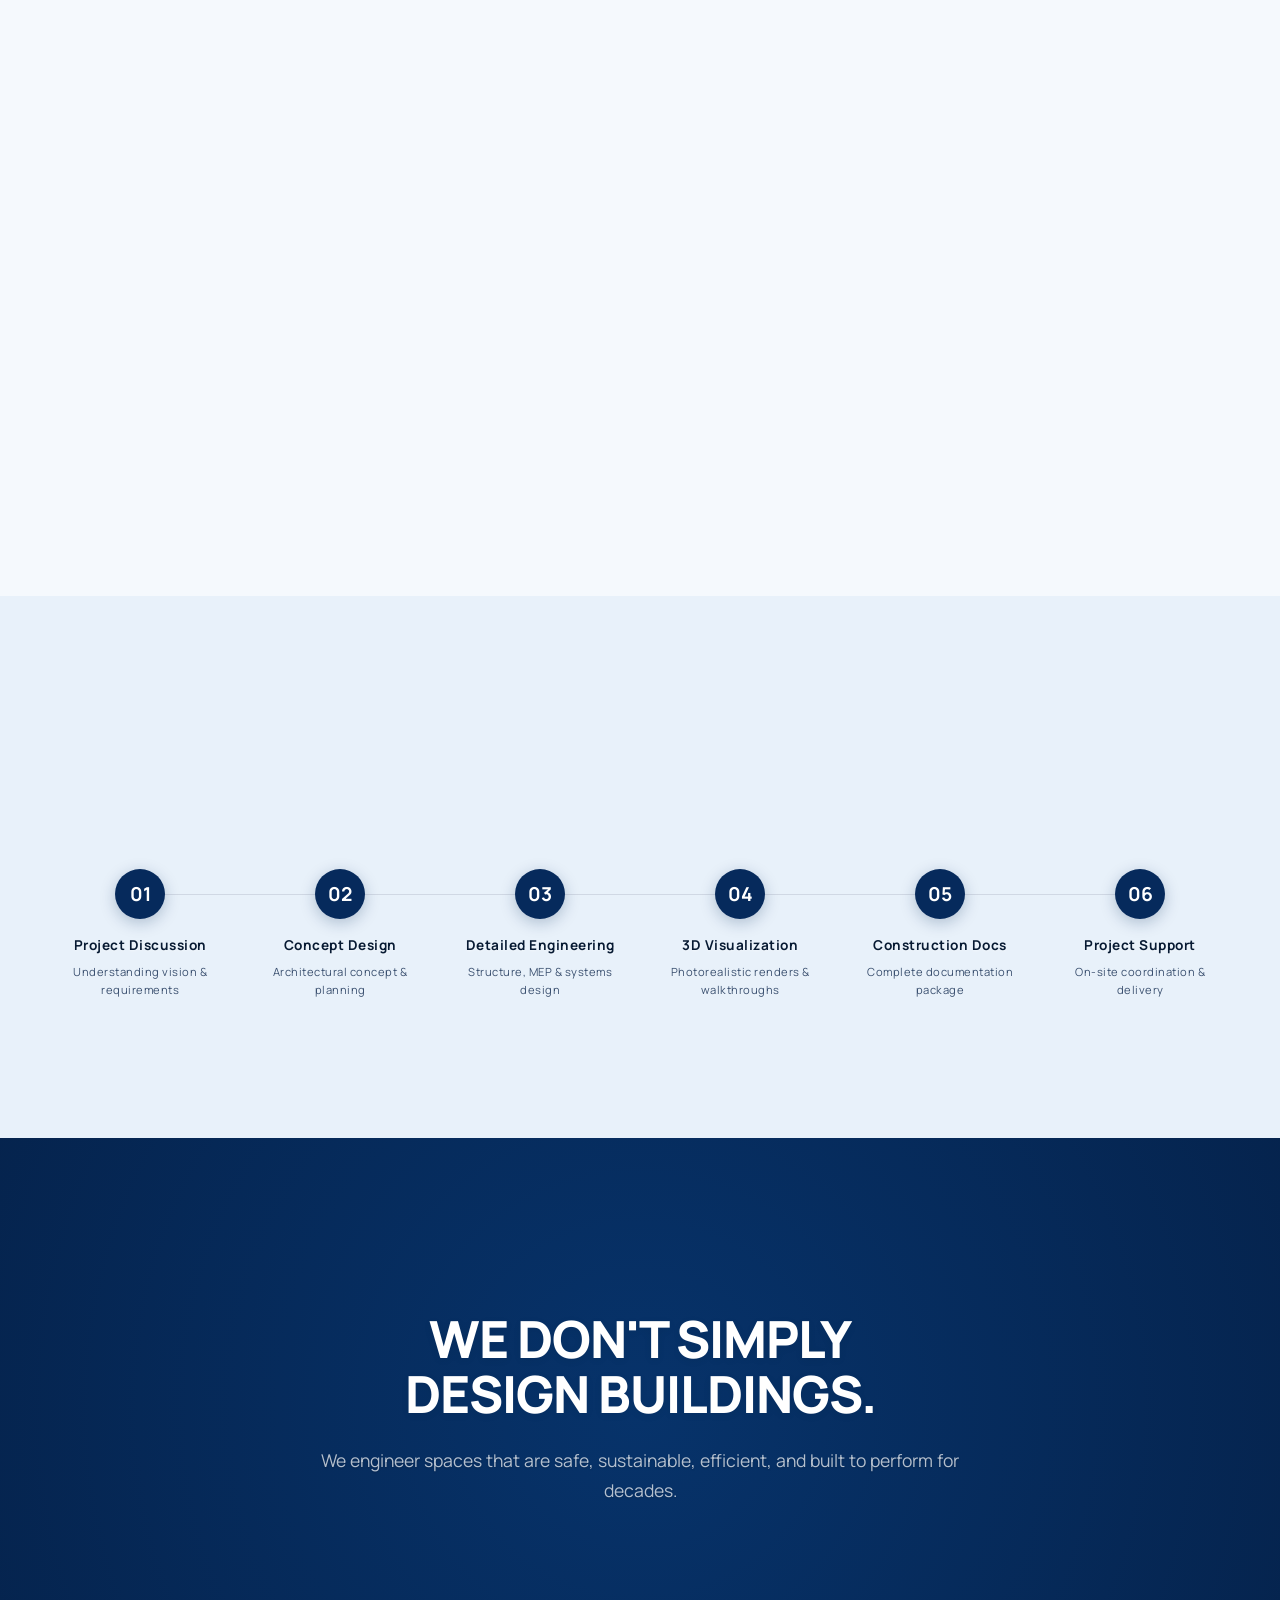
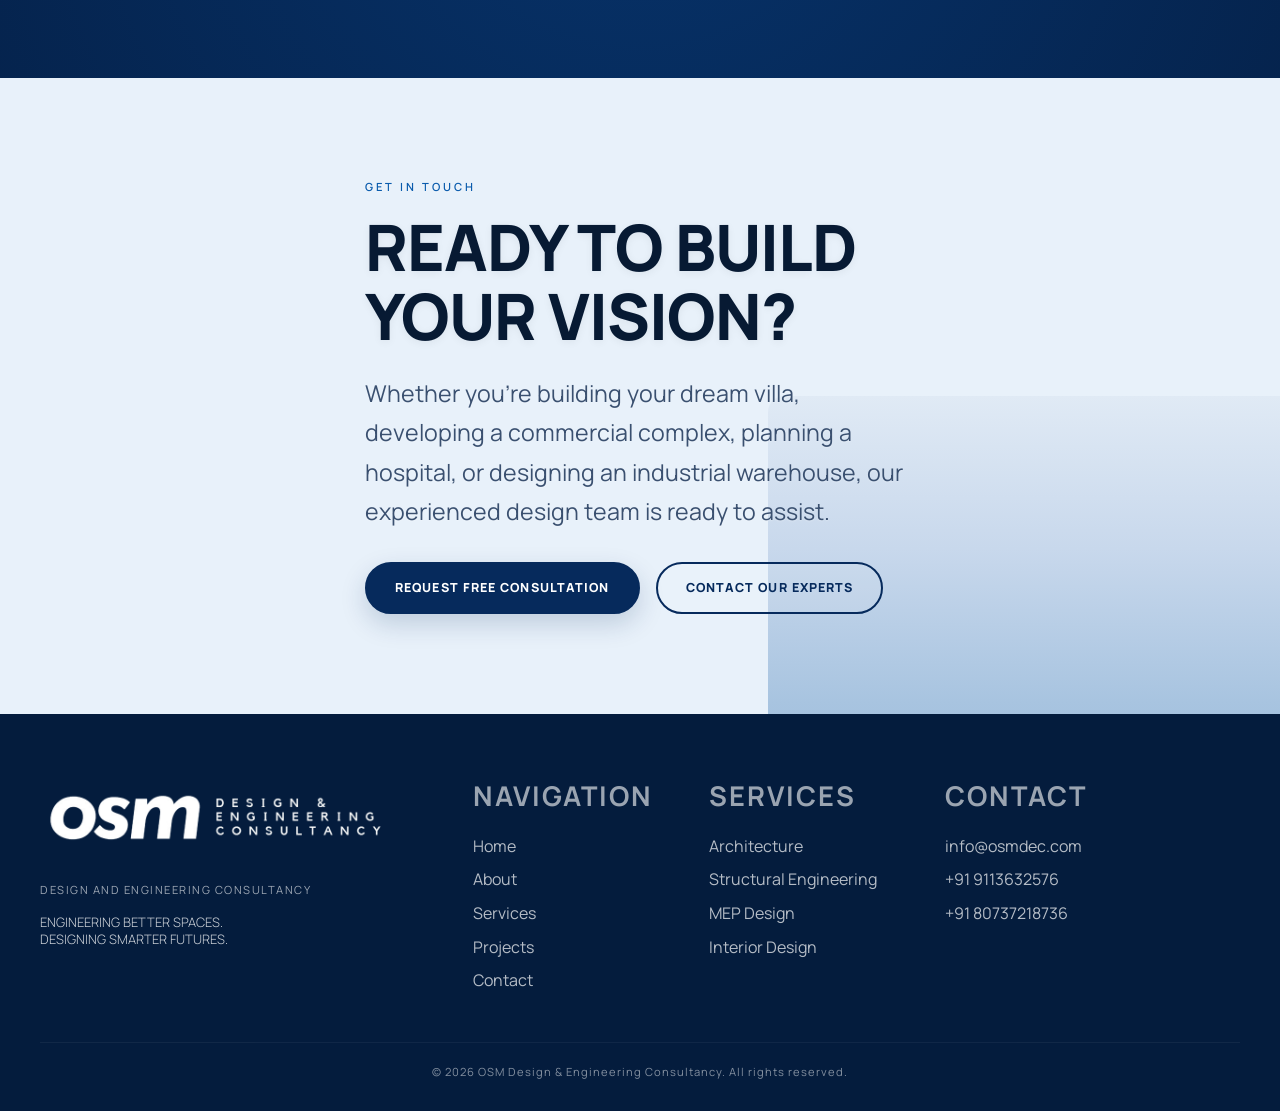
==== commit 7b14e1d6: "432213" ====
--- a/index.html
+++ b/index.html
@@ -3,7 +3,7 @@
 <head>
     <meta charset="UTF-8">
     <meta name="viewport" content="width=device-width, initial-scale=1.0">
-    <title>OSM Desig Engineering Consultancy | Architecture & Engineering</title>
+    <title>OSM Design & Engineering Consultancy | Architecture & Engineering</title>
     <link rel="preconnect" href="https://fonts.googleapis.com">
     <link rel="preconnect" href="https://fonts.gstatic.com" crossorigin>
     <link href="https://fonts.googleapis.com/css2?family=Manrope:wght@300;400;500;600;700;800&display=swap" rel="stylesheet">
@@ -140,7 +140,7 @@
         .nav-link {
             text-decoration: none;
             color: #fff;
-            font-size: 0.8rem;
+            font-size: 16px;
             font-weight: 500;
             letter-spacing: 1px;
             text-transform: uppercase;
@@ -297,362 +297,493 @@
     z-index: 5;
 }
 
-/* Form container */
+/* =========================================
+   PROFESSIONAL HERO ENQUIRY FORM
+========================================= */
+
 .hero-form-wrapper {
     position: absolute;
-    right: 10%;
+    right: 7%;
     top: 50%;
-    transform: translateY(-45%);
-    width: min(410px, 34vw);
+    transform: translateY(-50%);
+
+    width: min(430px, 36vw);
+
     z-index: 6;
 }
 
-/* Glass card */
+
+/* =========================================
+   FORM CARD
+========================================= */
+
 .hero-form {
-    padding: 30px;
-    border: 1px solid rgba(255, 255, 255, 0.22);
-
-    background: rgba(5, 18, 35, 0.58);
-
-    backdrop-filter: blur(10px);
+    position: relative;
+
+    padding: 34px;
+
+    background:
+        linear-gradient(
+            145deg,
+            rgba(255, 255, 255, 0.97),
+            rgba(242, 248, 255, 0.94)
+        );
+
+    border: 1px solid rgba(255, 255, 255, 0.75);
+
+    border-radius: 10px;
+
+    box-shadow:
+        0 30px 80px rgba(3, 24, 50, 0.35),
+        0 8px 25px rgba(6, 42, 92, 0.15);
+
+    backdrop-filter: blur(18px);
     -webkit-backdrop-filter: blur(18px);
 
-    box-shadow:
-        0 25px 70px rgba(0, 0, 0, 0.45),
-        inset 0 1px 0 rgba(255, 255, 255, 0.08);
-
-    border-radius: 4px;
-}
-
-/* Small heading */
+    overflow: hidden;
+}
+
+
+/* Premium top line */
+
+.hero-form::before {
+    content: "";
+
+    position: absolute;
+
+    top: 0;
+    left: 0;
+
+    width: 100%;
+    height: 4px;
+
+    background:
+        linear-gradient(
+            90deg,
+            #062A5C,
+            #0B5CAD,
+            #5AA9E6
+        );
+}
+
+
+/* Subtle architectural glow */
+
+.hero-form::after {
+    content: "";
+
+    position: absolute;
+
+    width: 180px;
+    height: 180px;
+
+    right: -100px;
+    top: -100px;
+
+    background: rgba(11, 92, 173, 0.08);
+
+    border-radius: 50%;
+
+    pointer-events: none;
+}
+
+
+/* =========================================
+   FORM HEADER
+========================================= */
+
 .form-label {
     display: block;
 
+    margin-bottom: 12px;
+
+    color: #0B5CAD;
+
     font-size: 10px;
-    font-weight: 600;
+
+    font-weight: 800;
+
     letter-spacing: 3px;
 
-    color: rgba(255, 255, 255, 0.65);
-
-    margin-bottom: 12px;
-}
-
-/* Form title */
+    text-transform: uppercase;
+}
+
+
 .form-header h3 {
     margin: 0;
 
-    color: #fff;
-
-    font-size: clamp(1.7rem, 2.5vw, 2.3rem);
-    line-height: 1.05;
-    font-weight: 600;
-}
+    color: #062A5C;
+
+    font-size: clamp(
+        1.7rem,
+        2.4vw,
+        2.25rem
+    );
+
+    line-height: 1.08;
+
+    font-weight: 700;
+
+    letter-spacing: -0.8px;
+}
+
 
 .form-header h3 span {
-    color: #8ec5ff;
-}
-
-/* Description */
+    color: #0B5CAD;
+}
+
+
 .form-header p {
-    margin: 12px 0 24px;
-
-    color: rgba(255, 255, 255, 0.65);
+    margin: 14px 0 25px;
+
+    color: #53677F;
 
     font-size: 13px;
-    line-height: 1.6;
-}
-
-/* Two-column fields */
+
+    line-height: 1.65;
+}
+
+
+/* =========================================
+   FORM ROW
+========================================= */
+
 .form-row {
     display: grid;
+
     grid-template-columns: 1fr 1fr;
+
     gap: 10px;
 }
 
-/* Form group */
+
+/* =========================================
+   FORM GROUP
+========================================= */
+
 .form-group {
-    margin-bottom: 10px;
-}
-
-/* Inputs */
+    margin-bottom: 11px;
+}
+
+
+/* =========================================
+   INPUTS
+========================================= */
+
 .hero-form input,
 .hero-form select,
 .hero-form textarea {
 
     width: 100%;
+
     box-sizing: border-box;
 
     padding: 13px 14px;
 
-    border: 1px solid rgba(255, 255, 255, 0.16);
-    border-radius: 2px;
-
-    background: rgba(255, 255, 255, 0.07);
-
-    color: #fff;
-
-    font-family: inherit;
+    background: rgba(255, 255, 255, 0.85);
+
+    color: #062A5C;
+
+    border: 1px solid #D5E0EC;
+
+    border-radius: 5px;
+
+    font-family: 'Manrope', sans-serif;
+
     font-size: 12px;
+
+    font-weight: 500;
 
     outline: none;
 
     transition:
         border-color 0.3s ease,
-        background 0.3s ease;
-}
-
-/* Placeholder */
+        box-shadow 0.3s ease,
+        background 0.3s ease,
+        transform 0.2s ease;
+}
+
+
+/* =========================================
+   PLACEHOLDER
+========================================= */
+
 .hero-form input::placeholder,
 .hero-form textarea::placeholder {
-    color: rgba(255, 255, 255, 0.48);
-}
-
-/* Select */
-.hero-form select {
-    color: rgba(255, 255, 255, 0.65);
-}
-
-.hero-form select option {
-    color: #111;
-    background: #fff;
-}
-
-/* Textarea */
-.hero-form textarea {
-    resize: none;
-    min-height: 75px;
-}
-
-/* Focus */
+
+    color: #8191A5;
+
+    opacity: 1;
+}
+
+
+/* =========================================
+   INPUT FOCUS
+========================================= */
+
 .hero-form input:focus,
 .hero-form select:focus,
 .hero-form textarea:focus {
-    border-color: rgba(142, 197, 255, 0.8);
-
-    background: rgba(255, 255, 255, 0.10);
-}
-
-/* Submit */
+
+    background: #ffffff;
+
+    border-color: #0B5CAD;
+
+    box-shadow:
+        0 0 0 3px rgba(11, 92, 173, 0.10);
+
+    transform: translateY(-1px);
+}
+
+
+/* =========================================
+   SELECT
+========================================= */
+
+.hero-form select {
+
+    color: #53677F;
+
+    cursor: pointer;
+}
+
+
+.hero-form select option {
+
+    color: #062A5C;
+
+    background: #ffffff;
+}
+
+
+/* =========================================
+   TEXTAREA
+========================================= */
+
+.hero-form textarea {
+
+    min-height: 82px;
+
+    resize: none;
+
+    line-height: 1.5;
+}
+
+
+/* =========================================
+   SUBMIT BUTTON
+========================================= */
+
 .hero-form-submit {
 
     width: 100%;
 
     display: flex;
+
     align-items: center;
+
     justify-content: space-between;
 
-    margin-top: 5px;
-
-    padding: 15px 17px;
+    margin-top: 7px;
+
+    padding: 15px 18px;
 
     border: none;
-    border-radius: 2px;
-
-    background: #fff;
-    color: #062a5c;
+
+    border-radius: 5px;
+
+    background:
+        linear-gradient(
+            135deg,
+            #062A5C,
+            #0B5CAD
+        );
+
+    color: #ffffff;
+
+    font-family: 'Manrope', sans-serif;
 
     font-size: 11px;
-    font-weight: 700;
+
+    font-weight: 800;
+
     letter-spacing: 2px;
 
+    text-transform: uppercase;
+
     cursor: pointer;
+
+    box-shadow:
+        0 10px 25px rgba(6, 42, 92, 0.25);
 
     transition:
         transform 0.3s ease,
+        box-shadow 0.3s ease,
         background 0.3s ease;
 }
 
+
 .hero-form-submit span {
-    font-size: 18px;
+
+    font-size: 19px;
+
     line-height: 0;
-}
+
+    transition:
+        transform 0.3s ease;
+}
+
 
 .hero-form-submit:hover {
-    background: #8ec5ff;
+
+    background:
+        linear-gradient(
+            135deg,
+            #0B5CAD,
+            #1676C9
+        );
+
     transform: translateY(-2px);
-}
+
+    box-shadow:
+        0 15px 35px rgba(6, 42, 92, 0.35);
+}
+
+
+.hero-form-submit:hover span {
+
+    transform: translateX(5px);
+}
+
+
 /* =========================================
-   HERO FORM RESPONSIVE
+   FORM RESPONSIVE
 ========================================= */
 
-@media (max-width: 1000px) {
+@media (max-width: 1100px) {
 
     .hero-form-wrapper {
+
+        right: 5%;
+
+        width: min(400px, 38vw);
+    }
+
+    .hero-form {
+
+        padding: 28px;
+    }
+}
+
+
+@media (max-width: 900px) {
+
+    .hero-form-wrapper {
+
         right: 4%;
-        width: min(370px, 38vw);
-    }
-
-    .hero-content {
-        left: 5%;
-        width: 48%;
+
+        width: min(380px, 42vw);
     }
 
     .hero-form {
+
         padding: 24px;
     }
 }
 
 
+/* =========================================
+   TABLET / MOBILE
+========================================= */
+
 @media (max-width: 768px) {
 
-    .hero {
-        min-height: 100vh;
-    }
-
-    .hero-content {
+    .hero-form-wrapper {
+
         left: 6%;
         right: 6%;
-        bottom: auto;
-        top: 18%;
+
+        bottom: 6%;
+        top: auto;
+
         width: auto;
-        max-width: none;
-    }
+
+        transform: none;
+    }
+
+    .hero-form {
+
+        padding: 22px;
+
+        border-radius: 8px;
+    }
+
+    .form-header {
+
+        display: none;
+    }
+
+    .form-row {
+
+        grid-template-columns: 1fr 1fr;
+    }
+
+    .hero-form textarea {
+
+        min-height: 60px;
+    }
+
+    .hero-form-submit {
+
+        padding: 14px 16px;
+    }
+}
+
+
+/* =========================================
+   SMALL MOBILE
+========================================= */
+
+@media (max-width: 480px) {
 
     .hero-form-wrapper {
-        left: 6%;
-        right: 6%;
-        bottom: 7%;
-        top: auto;
-
-        transform: none;
-
-        width: auto;
-    }
-
-    .hero-form {
-        padding: 20px;
-    }
-
-    .form-header {
-        display: none;
-    }
-
-    .form-row {
-        grid-template-columns: 1fr 1fr;
-    }
-
-    .hero-form textarea {
-        min-height: 55px;
-    }
-
-    .hero-scroll-indicator {
-        display: none;
-    }
-}
-
-
-@media (max-width: 480px) {
-
-    .hero-form-wrapper {
+
         left: 5%;
         right: 5%;
+
         bottom: 4%;
     }
 
     .hero-form {
+
         padding: 17px;
+
+        border-radius: 7px;
     }
 
     .form-row {
+
         grid-template-columns: 1fr;
+
         gap: 0;
     }
 
     .hero-form input,
     .hero-form select,
     .hero-form textarea {
+
         padding: 11px 12px;
+
+        font-size: 11px;
     }
 
     .hero-form-submit {
-        padding: 13px 15px;
-    }
-}
-        .btn-primary {
-            padding: 14px 32px;
-            background: var(--navy);
-            color: #fff;
-            border: none;
-            border-radius: 50px;
-            font-family: 'Manrope', sans-serif;
-            font-weight: 600;
-            font-size: 0.82rem;
-            letter-spacing: 0.8px;
-            text-transform: uppercase;
-            cursor: pointer;
-            text-decoration: none;
-            transition: all 0.4s;
-            display: inline-block;
-        }
-        .btn-primary:hover {
-            background: #083d7a;
-            transform: translateY(-2px);
-            box-shadow: 0 15px 40px rgba(6, 42, 92, 0.4);
-        }
-        .btn-outline {
-            padding: 14px 32px;
-            background: transparent;
-            color: #fff;
-            border: 1.5px solid rgba(255, 255, 255, 0.5);
-            border-radius: 50px;
-            font-family: 'Manrope', sans-serif;
-            font-weight: 600;
-            font-size: 0.82rem;
-            letter-spacing: 0.8px;
-            text-transform: uppercase;
-            cursor: pointer;
-            text-decoration: none;
-            transition: all 0.4s;
-            display: inline-block;
-        }
-        .btn-outline:hover {
-            background: rgba(255, 255, 255, 0.12);
-            border-color: #fff;
-            transform: translateY(-2px);
-        }
-        /*.hero-scroll-indicator {
-            position: absolute;
-            bottom: 30px;
-            right: 40px;
-            z-index: 5;
-            display: flex;
-            flex-direction: column;
-            align-items: center;
-            gap: 8px;
-            color: rgba(255, 255, 255, 0.6);
-            font-size: 0.6rem;
-            letter-spacing: 2px;
-            text-transform: uppercase;
-        }
-        .hero-scroll-line {
-            width: 1px;
-            height: 50px;
-            background: rgba(255, 255, 255, 0.4);
-            animation: scrollPulse 2s infinite;
-        }
-        @keyframes scrollPulse {
-            0%, 100% { opacity: 0.3; transform: scaleY(1); }
-            50% { opacity: 1; transform: scaleY(1.4); }
-        }*/
-
-        /* STATS OVERLAP (BLENDED OVER HERO) */
-        /*.stats-overlap {
-            position: relative;
-            z-index: 5;
-            margin-top: -80px; 
-            background: linear-gradient(to bottom, rgba(255,255,255,0) 0%, );
-            padding-top: 80px;
-        }*/
-       /* .stats-overlap .stats-row {
-            background: rgba(255, 255, 255, 0.9);
-            backdrop-filter: blur(10px);
-            border-radius: 20px;
-            box-shadow: 0 10px 30px rgba(6, 42, 92, 0.15);
-            margin: 0 auto;
-            max-width: 1200px;
-            padding: 30px 20px;
-            transform: translateY(-20px);
-        }*/
+
+        padding: 13px 14px;
+
+        font-size: 10px;
+    }
+}
 
         /* SECTIONS */
         .section {
@@ -942,7 +1073,7 @@
             rgba(3, 18, 38, 0.72),
             rgba(3, 18, 38, 0.82)
         ),
-        url("assets/img/3.jpg");
+        url("assets/img/map.png");
 
     background-size: cover;
     background-position: center;
@@ -961,7 +1092,7 @@
     inset: -20px;
 
     background:
-        url("assets/img/3.jpg");
+        url("assets/img/map.png");
 
     background-size: cover;
     background-position: center;
@@ -1362,14 +1493,14 @@
             margin-bottom: 12px;
         }
         .footer-tagline {
-            font-size: 1.3rem;
+            font-size: 13px;
             font-weight: 300;
             letter-spacing: 0px;
             opacity: 0.8;
             line-height: 1.3;
         }
         .footer h5 {
-            font-size: 0.7rem;
+            font-size: 1.7rem;
             letter-spacing: 2px;
             text-transform: uppercase;
             margin-bottom: 16px;
@@ -1378,7 +1509,7 @@
         .footer a {
             color: rgba(255, 255, 255, 0.7);
             text-decoration: none;
-            font-size: 0.8rem;
+             font-size: 1rem;
             display: block;
             margin-bottom: 8px;
             transition: color 0.3s;
@@ -1434,6 +1565,46 @@
             text-shadow: 0 1px 3px rgba(0, 0, 0, 0.2);
         }
         .mobile-menu-links a:hover { color: var(--blue-light); }
+
+        /* CTA BUTTONS — self-contained so they do not depend on external/header CSS */
+        .btn-primary, .btn-outline {
+            display: inline-flex;
+            align-items: center;
+            justify-content: center;
+            min-height: 50px;
+            padding: 14px 28px;
+            border-radius: 999px;
+            font-family: inherit;
+            font-size: 0.78rem;
+            font-weight: 800;
+            letter-spacing: 1.1px;
+            text-transform: uppercase;
+            text-decoration: none;
+            cursor: pointer;
+            box-sizing: border-box;
+            transition: transform .25s ease, box-shadow .25s ease, background .25s ease, color .25s ease, border-color .25s ease;
+        }
+        .btn-primary {
+            background: var(--navy);
+            color: #fff;
+            border: 2px solid var(--navy);
+            box-shadow: 0 10px 26px rgba(6,42,92,.18);
+        }
+        .btn-primary:hover {
+            transform: translateY(-3px);
+            box-shadow: 0 16px 36px rgba(6,42,92,.25);
+        }
+        .btn-outline {
+            background: rgba(255,255,255,.08);
+            color: var(--navy);
+            border: 2px solid var(--navy);
+        }
+        .btn-outline:hover {
+            background: var(--navy);
+            color: #fff;
+            transform: translateY(-3px);
+            box-shadow: 0 12px 30px rgba(6,42,92,.18);
+        }
 
         /* RESPONSIVE */
         @media (max-width: 1024px) {
@@ -1505,76 +1676,592 @@
                 padding: 20px 10px;
             }
         }
-    </style>
+        /* =========================================
+   FULL SCREEN HERO IMAGE SLIDER
+========================================= */
+
+.hero {
+    position: relative;
+    width: 100%;
+    height: 100svh;
+    min-height: 650px;
+    overflow: hidden;
+    background: #000;
+}
+
+
+/* SLIDER CONTAINER */
+
+.hero-slider {
+    position: absolute;
+    inset: 0;
+    width: 100%;
+    height: 100%;
+    z-index: 1;
+}
+
+
+/* EACH SLIDE */
+
+.hero-slide {
+    position: absolute;
+    inset: 0;
+    width: 100%;
+    height: 100%;
+
+    opacity: 0;
+    visibility: hidden;
+
+    transform: scale(1.05);
+
+    transition:
+        opacity 1.2s ease,
+        transform 6s ease,
+        visibility 1.2s ease;
+}
+
+
+/* ACTIVE SLIDE */
+
+.hero-slide.active {
+    opacity: 1;
+    visibility: visible;
+
+    transform: scale(1);
+}
+
+
+/* SLIDER IMAGE */
+
+.hero-slide img {
+    width: 100%;
+    height: 100%;
+
+    display: block;
+
+    
+    object-position: center center;
+}
+
+
+/* =========================================
+   HERO OVERLAY
+========================================= */
+
+.hero-overlay {
+    position: absolute;
+    inset: 0;
+
+    width: 100%;
+    height: 100%;
+
+    z-index: 2;
+
+    pointer-events: none;
+
+   /* background:
+        linear-gradient(
+            180deg,
+            rgba(6, 42, 92, 0.55) 0%,
+            rgba(6, 42, 92, 0.18) 40%,
+            rgba(6, 42, 92, 0.60) 100%
+        );*/
+}
+
+
+/* =========================================
+   HERO CONTENT
+========================================= */
+
+.hero-content {
+    position: absolute;
+
+    left: 7%;
+    bottom: 18%;
+
+    width: 48%;
+    max-width: 650px;
+
+    z-index: 5;
+}
+
+
+/* =========================================
+   FORM
+========================================= */
+
+.hero-form-wrapper {
+    position: absolute;
+
+    right: 10%;
+    top: 50%;
+
+    transform: translateY(-45%);
+
+    width: min(410px, 34vw);
+
+    z-index: 6;
+}
+
+
+/* =========================================
+   SLIDER ARROWS
+========================================= */
+
+.hero-slider-arrow {
+    position: absolute;
+
+    top: 50%;
+
+    transform: translateY(-50%);
+
+    width: 46px;
+    height: 46px;
+
+    border-radius: 50%;
+
+    border: 1px solid rgba(255, 255, 255, 0.45);
+
+    background: rgba(0, 0, 0, 0.20);
+
+    backdrop-filter: blur(8px);
+    -webkit-backdrop-filter: blur(8px);
+
+    color: #fff;
+
+    font-size: 18px;
+
+    display: flex;
+    align-items: center;
+    justify-content: center;
+
+    cursor: pointer;
+
+    z-index: 10;
+
+    transition:
+        background 0.3s ease,
+        border-color 0.3s ease,
+        transform 0.3s ease;
+}
+
+
+.hero-slider-arrow:hover {
+    background: rgba(255, 255, 255, 0.18);
+
+    border-color: #fff;
+
+    transform: translateY(-50%) scale(1.08);
+}
+
+
+.hero-slider-prev {
+    left: 30px;
+}
+
+
+.hero-slider-next {
+    right: 30px;
+}
+
+
+/* =========================================
+   SLIDER DOTS
+========================================= */
+
+.hero-slider-dots {
+    position: absolute;
+
+    bottom: 35px;
+    left: 50%;
+
+    transform: translateX(-50%);
+
+    display: flex;
+
+    align-items: center;
+
+    gap: 8px;
+
+    z-index: 10;
+}
+
+
+.hero-dot {
+    width: 8px;
+    height: 8px;
+
+    padding: 0;
+
+    border: none;
+
+    border-radius: 50%;
+
+    background: rgba(255, 255, 255, 0.45);
+
+    cursor: pointer;
+
+    transition:
+        width 0.3s ease,
+        background 0.3s ease,
+        transform 0.3s ease;
+}
+
+
+.hero-dot:hover {
+    background: rgba(255, 255, 255, 0.8);
+}
+
+
+.hero-dot.active {
+    width: 28px;
+
+    border-radius: 10px;
+
+    background: #fff;
+}
+
+
+/* =========================================
+   MOBILE
+========================================= */
+
+@media (max-width: 768px) {
+
+    .hero {
+        min-height: 100svh;
+    }
+
+
+    .hero-slide img {
+        object-position: center center;
+    }
+
+
+    .hero-slider-arrow {
+        width: 38px;
+        height: 38px;
+
+        font-size: 15px;
+    }
+
+
+    .hero-slider-prev {
+        left: 12px;
+    }
+
+
+    .hero-slider-next {
+        right: 12px;
+    }
+
+
+    .hero-slider-dots {
+        bottom: 20px;
+    }
+
+
+    .hero-form-wrapper {
+        left: 6%;
+        right: 6%;
+
+        bottom: 7%;
+        top: auto;
+
+        transform: none;
+
+        width: auto;
+    }
+
+
+    .hero-form {
+        padding: 20px;
+    }
+
+
+    .form-header {
+        display: none;
+    }
+}
+
+
+/* =========================================
+   SMALL MOBILE
+========================================= */
+
+@media (max-width: 480px) {
+
+    .hero-slider-arrow {
+        width: 34px;
+        height: 34px;
+
+        font-size: 13px;
+    }
+
+
+    .hero-slider-prev {
+        left: 8px;
+    }
+
+
+    .hero-slider-next {
+        right: 8px;
+    }
+
+
+    .hero-slider-dots {
+        bottom: 15px;
+    }
+
+
+    .hero-form-wrapper {
+        left: 5%;
+        right: 5%;
+        bottom: 4%;
+    }
+
+}
+/* =========================================
+   RESPONSIVE HERO SLIDER IMAGES
+========================================= */
+
+.hero-slider {
+    position: absolute;
+    inset: 0;
+
+    width: 100%;
+    height: 100%;
+
+    overflow: hidden;
+    z-index: 1;
+}
+
+.hero-slide {
+    position: absolute;
+    inset: 0;
+
+    width: 100%;
+    height: 100%;
+
+    opacity: 0;
+    visibility: hidden;
+
+    transition:
+        opacity 1.2s ease,
+        transform 6s ease;
+}
+
+.hero-slide.active {
+    opacity: 1;
+    visibility: visible;
+}
+
+
+/* IMAGE */
+
+.hero-slide img {
+    display: block;
+
+    width: 100%;
+    height: 100%;
+
+    max-width: 100%;
+    min-width: 0;
+
+    object-fit: cover;
+    object-position: center center;
+}
+
+
+/* =========================================
+   TABLET
+========================================= */
+
+@media (max-width: 768px) {
+
+    .hero-slider {
+        width: 100vw;
+        height: 100%;
+    }
+
+    .hero-slide {
+        width: 100vw;
+        height: 100%;
+    }
+
+    .hero-slide img {
+        width: 100vw;
+        height: 100%;
+
+        max-width: none;
+
+        object-fit: cover;
+        object-position: center center;
+    }
+}
+
+
+/* =========================================
+   SMALL MOBILE
+========================================= */
+
+@media (max-width: 480px) {
+
+    .hero-slider {
+        width: 100vw;
+        height: 100%;
+    }
+
+    .hero-slide {
+        width: 100vw;
+        height: 100%;
+    }
+
+    .hero-slide img {
+        width: 100vw;
+        height: 100%;
+
+        object-fit: cover;
+        object-position: center center;
+    }
+}
+    
+        .feature-icon.feature-image { width: 76px; height: 76px; border-radius: 14px; overflow: hidden; margin-bottom: 14px; }
+        .feature-icon.feature-image img { width: 100%; height: 100%; object-fit: cover; display: block; }
+        .tech-logo img { width: 52px; height: 52px; object-fit: contain; display: block; margin: 0 auto; }
+
+        /* ===== HOME PORTFOLIO / PROJECT GALLERY MATCH ===== */
+        .home-portfolio-grid { display:grid; grid-template-columns:repeat(3,minmax(0,1fr)); gap:25px; margin-top:30px; }
+        .home-portfolio-card { position:relative; border-radius:16px; overflow:hidden; aspect-ratio:4/3; cursor:pointer; background:#000; transition:all .5s var(--transition); box-shadow:0 8px 30px rgba(6,42,92,.10); text-decoration:none; }
+        .home-portfolio-card:hover { transform:translateY(-8px); box-shadow:0 20px 50px rgba(6,42,92,.2); }
+        .home-portfolio-card > img { width:100%; height:100%; object-fit:cover; display:block; transition:transform .6s var(--transition); }
+        .home-portfolio-card:hover > img { transform:scale(1.08); }
+        .home-portfolio-card::after { content:""; position:absolute; inset:0; background:linear-gradient(180deg,rgba(6,42,92,.15) 0%,rgba(6,42,92,0) 35%,rgba(6,42,92,.85) 100%); z-index:1; transition:.5s; pointer-events:none; }
+        .home-portfolio-card:hover::after { background:linear-gradient(180deg,rgba(6,42,92,.30) 0%,rgba(6,42,92,.10) 30%,rgba(6,42,92,.20) 50%,rgba(6,42,92,.95) 100%); }
+        .home-portfolio-badge { position:absolute; top:16px; left:16px; z-index:3; padding:6px 14px; background:rgba(255,255,255,.9); border-radius:50px; font-size:.65rem; font-weight:700; letter-spacing:1px; text-transform:uppercase; color:var(--navy); }
+        .home-portfolio-info { position:absolute; left:0; right:0; bottom:0; z-index:3; padding:20px; }
+        .home-portfolio-title { font-size:1.1rem; font-weight:700; color:#fff; margin-bottom:4px; }
+        .home-portfolio-location { font-size:.72rem; letter-spacing:1px; text-transform:uppercase; color:rgba(255,255,255,.65); }
+        .home-portfolio-desc { font-size:.75rem; line-height:1.5; color:rgba(255,255,255,.75); margin-top:8px; max-height:0; overflow:hidden; opacity:0; transition:.5s var(--transition); }
+        .home-portfolio-card:hover .home-portfolio-desc { max-height:80px; opacity:1; }
+        .portfolio-view-more { text-align:center; margin-top:32px; }
+        .portfolio-view-more a { display:inline-flex; align-items:center; justify-content:center; padding:13px 28px; border:1.5px solid var(--navy); border-radius:50px;  color:var(--navy); text-decoration:none; font-size:.75rem; font-weight:700; letter-spacing:1px; text-transform:uppercase; transition:.35s; }
+        .portfolio-view-more a:hover {  color:var(--navy); border-color:var(--navy); transform:translateY(-2px); }
+        @media (max-width:1024px) { .home-portfolio-grid { grid-template-columns:repeat(2,minmax(0,1fr)); } }
+        @media (max-width:640px) { .home-portfolio-grid { grid-template-columns:1fr; } }
+
+</style>
+    <link rel="stylesheet" href="osm-enhancements.css">
 </head>
 <body>
 
-    <!-- NAVIGATION -->
-    <nav class="nav" id="nav">
-        <a href="#" class="nav-logo">
-            <!-- <img src="assets/img/logo1.png" id="logoMark" alt="OSM Logo Mark" class="nav-logo-mark-img"> -->
-            <img src="assets/img/logo.png" id="logoText" alt="OSM Design Engineering Consultancy" class="nav-logo-text-img">
-        </a>
-        <ul class="nav-links">
-            <li><a href="index.html" class="nav-link">Home</a></li>
-            <li><a href="about.html" class="nav-link">About</a></li>
-            <li><a href="projects.html" class="nav-link">Projects</a></li>
-            <li><a href="blogs.html" class="nav-link">Blogs</a></li>
-            <li><a href="contact.html" class="nav-link">Contact</a></li>
-        </ul>
-        <a href="#contact" class="nav-cta">Get a Quote</a>
-        <div class="nav-mobile-toggle" id="mobileToggle">
-            <span></span><span></span><span></span>
+   
+
+ <div id="header"></div>
+ <script>
+document.addEventListener("DOMContentLoaded", function () {
+
+    fetch("header.html")
+        .then(response => {
+
+            if (!response.ok) {
+                throw new Error("Header could not be loaded");
+            }
+
+            return response.text();
+
+        })
+        .then(data => {
+
+            document.getElementById("header").innerHTML = data;
+
+            /* Initialize header functions after loading */
+
+            const nav = document.getElementById("nav");
+            const mobileToggle = document.getElementById("mobileToggle");
+            const mobileMenu = document.getElementById("mobileMenu");
+
+
+            /* Scroll header */
+
+            window.addEventListener("scroll", function () {
+
+                if (window.scrollY > 50) {
+                    nav.classList.add("scrolled");
+                } else {
+                    nav.classList.remove("scrolled");
+                }
+
+            });
+
+
+            /* Mobile menu */
+
+            if (mobileToggle) {
+
+                mobileToggle.addEventListener("click", function () {
+
+                    mobileMenu.classList.toggle("open");
+
+                });
+
+            }
+
+        })
+        .catch(error => {
+
+            console.error("Header loading error:", error);
+
+        });
+
+});
+
+
+function closeMobileMenu() {
+
+    const mobileMenu = document.getElementById("mobileMenu");
+
+    if (mobileMenu) {
+        mobileMenu.classList.remove("open");
+    }
+
+}
+</script>
+<section class="hero" id="home">
+
+    <!-- HERO IMAGE SLIDER -->
+    <div class="hero-slider">
+
+        <div class="hero-slide active">
+            <img src="assets/img/1.jpg" alt="OSM Design & Engineering">
         </div>
-    </nav>
-
-    <!-- MOBILE MENU -->
-    <div class="mobile-menu" id="mobileMenu">
-        <ul class="mobile-menu-links">
-            <li><a href="#home" onclick="closeMobileMenu()">Home</a></li>
-            <li><a href="#about" onclick="closeMobileMenu()">About</a></li>
-            <li><a href="#projects" onclick="closeMobileMenu()">Projects</a></li>
-            <li><a href="#blogs" onclick="closeMobileMenu()">Services</a></li>
-            <li><a href="#contact" onclick="closeMobileMenu()">Contact</a></li>
-        </ul>
+
+        <div class="hero-slide">
+            <img src="assets/img/4.jpg" alt="Architecture and Engineering">
+        </div>
+
+        <div class="hero-slide">
+            <img src="assets/img/6.jpg" alt="Modern Architecture">
+        </div>
+
+        <div class="hero-slide">
+            <img src="assets/img/2.jpg" alt="Engineering Consultancy">
+        </div>
+         <div class="hero-slide">
+            <img src="assets/img/5.jpg" alt="Engineering Consultancy">
+        </div>
+
     </div>
-
-    <!-- HERO -->
-    <!-- HERO -->
-<section class="hero" id="home">
-
-    <video class="hero-video" autoplay muted loop playsinline>
-        <source src="assets/videos/hero.mp4" type="video/mp4">
-    </video>
-
-    <div class="hero-overlay"></div>
-
-    <!-- HERO CONTENT -->
-    <div class="hero-content">
-
-        <!-- <p class="hero-tag">
-            OSM Design Engineering Consultancy
-        </p> -->
-
-        <!-- <h1 class="hero-heading">
-            ENGINEERING<br>
-            <span>BETTER SPACES.</span>
-        </h1> -->
-
-       <!--  <p class="hero-description">
-            Integrated design and engineering consultancy delivering
-            intelligent, efficient and sustainable spaces.
-        </p> -->
-
-    </div>
-
     <!-- HERO ENQUIRY FORM -->
     <div class="hero-form-wrapper">
 
         <div class="hero-form">
 
             <div class="form-header">
-                <span class="form-label">START A PROJECT</span>
+
+                <span class="form-label">
+                    START A PROJECT
+                </span>
 
                 <h3>
                     Let's Build<br>
@@ -1584,7 +2271,9 @@
                 <p>
                     Tell us about your project and our team will get back to you.
                 </p>
+
             </div>
+
 
             <form>
 
@@ -1610,36 +2299,26 @@
 
                 </div>
 
+
                 <div class="form-group">
                     <input
                         type="email"
                         name="email"
-                        placeholder="Mention Plot Size"
+                        placeholder="Your Email Id"
                         required
                     >
                 </div>
-                 <div class="form-group">
+
+
+                <div class="form-group">
                     <input
-                        type="email"
-                        name="email"
-                        placeholder="Mention Plot Location"
+                        type="text"
+                        name="plot_location"
+                        placeholder=" Project Location"
                         required
                     >
                 </div>
 
-                <!-- <div class="form-group">
-                    <select name="service" required>
-                        <option value="" disabled selected>
-                            Select Service
-                        </option>
-                        <option>Architecture</option>
-                        <option>Structural Engineering</option>
-                        <option>MEP Engineering</option>
-                        <option>Project Management</option>
-                        <option>Design Consultancy</option>
-                        <option>Other</option>
-                    </select>
-                </div> -->
 
                 <div class="form-group">
                     <textarea
@@ -1649,7 +2328,11 @@
                     ></textarea>
                 </div>
 
-                <button type="submit" class="hero-form-submit">
+
+                <button
+                    type="submit"
+                    class="hero-form-submit"
+                >
                     SEND ENQUIRY
                     <span>→</span>
                 </button>
@@ -1659,6 +2342,60 @@
         </div>
 
     </div>
+
+
+    <!-- SLIDER ARROWS -->
+    <button
+        class="hero-slider-arrow hero-slider-prev"
+        type="button"
+        aria-label="Previous slide"
+    >
+        &#10094;
+    </button>
+
+    <button
+        class="hero-slider-arrow hero-slider-next"
+        type="button"
+        aria-label="Next slide"
+    >
+        &#10095;
+    </button>
+
+
+    <!-- SLIDER DOTS -->
+    <div class="hero-slider-dots">
+
+        <button
+            class="hero-dot active"
+            type="button"
+            data-slide="0"
+        ></button>
+
+        <button
+            class="hero-dot"
+            type="button"
+            data-slide="1"
+        ></button>
+
+        <button
+            class="hero-dot"
+            type="button"
+            data-slide="2"
+        ></button>
+
+        <button
+            class="hero-dot"
+            type="button"
+            data-slide="3"
+        ></button>
+        <button
+            class="hero-dot"
+            type="button"
+            data-slide="4"
+        ></button>
+
+    </div>
+
 
     <!-- SCROLL -->
     <div class="hero-scroll-indicator">
@@ -1672,11 +2409,11 @@
     <section class="stats-overlap">
         <div class="stats-row">
             <div class="stat-item">
-                <div class="stat-number">10+</div>
+                <div class="stat-number">15+</div>
                 <div class="stat-label">Years of Experience</div>
             </div>
             <div class="stat-item">
-                <div class="stat-number">7</div>
+                <div class="stat-number">8</div>
                 <div class="stat-label">Countries</div>
             </div>
             <div class="stat-item">
@@ -1698,12 +2435,12 @@
             <h2 class="section-heading">ENGINEERING WITH PURPOSE</h2><br>
             <div class="about-grid">
                 <div class="about-image-wrap">
-                    <img src="https://images.unsplash.com/photo-1486406146926-c627a92ad1ab?w=800&q=80" alt="Modern Architecture Firm">
+                    <img src="assets/img/about-us.jpg" alt="Modern Architecture Firm">
                 </div>
                 <div>
-                    <p class="section-text">OSM Design Engineering Consultancy is a multidisciplinary design firm delivering innovative, sustainable, and technically precise engineering solutions for residential, commercial, institutional, and industrial projects across India and the Gulf region.</p>
+                    <p class="section-text">OSM Design & Engineering Consultancy is a multidisciplinary design firm delivering innovative, sustainable, and technically precise engineering solutions for residential, commercial, institutional, and industrial projects across India and the Gulf region.</p>
                     <div style="margin-top:30px;">
-                        <div class="about-stats-number">10+</div>
+                        <div class="about-stats-number">15+</div>
                         <div class="about-stats-label">Years of Design Excellence</div>
                     </div>
                     <div class="about-countries">
@@ -1714,6 +2451,7 @@
                         <span class="about-country-tag">Qatar</span>
                         <span class="about-country-tag">Saudi Arabia</span>
                         <span class="about-country-tag">Bahrain</span>
+                        <span class="about-country-tag">United Kingdom</span>
                     </div>
                 </div>
             </div>
@@ -1745,7 +2483,7 @@
 
             <div class="service-block">
                 <div class="service-visual">
-                    <img src="https://images.unsplash.com/photo-1503708928676-1cb796a0891e?w=800&q=80" alt="Structural Engineering">
+                    <img src="assets/img/structure.jpg" alt="Structural Engineering">
                 </div>
                 <div class="service-content">
                     <div class="service-number">02</div>
@@ -1771,7 +2509,7 @@
                     </ul>
                 </div>
                 <div class="service-visual">
-                    <img src="https://images.unsplash.com/photo-1504328345606-18bbc8c9d7d1?w=800&q=80" alt="MEP Engineering">
+                    <img src="assets/img/mep.png" alt="MEP Engineering">
                 </div>
             </div>
 
@@ -1800,104 +2538,60 @@
             <span class="section-label">Selected Projects</span>
             <h2 class="section-heading">OUR PORTFOLIO</h2>
 
-            <div class="projects-grid">
-                <div class="project-card">
-                    <div class="project-card-inner">
-                        <div class="project-card-bg">
-                            <img src="https://images.unsplash.com/photo-1600607687920-4e2a09cf159d?w=1400&q=85" alt="Luxury modern villa architecture" loading="lazy" decoding="async">
-                        </div>
-                        <div class="project-card-overlay">
-                            <h4>Luxury Villa</h4>
-                            <span>Dubai / UAE</span>
-                        </div>
-                    </div>
-                </div>
-                <div class="project-card">
-                    <div class="project-card-inner">
-                        <div class="project-card-bg">
-                            <img src="https://images.unsplash.com/photo-1545324418-cc1a3fa10c00?w=1400&q=85" alt="Modern residential development" loading="lazy" decoding="async">
-                        </div>
-                        <div class="project-card-overlay">
-                            <h4>Residential Development</h4>
-                            <span>Hyderabad / India</span>
-                        </div>
-                    </div>
-                </div>
-                <div class="project-card">
-                    <div class="project-card-inner">
-                        <div class="project-card-bg">
-                            <img src="https://images.unsplash.com/photo-1497366811353-6870744d04b2?w=1400&q=85" alt="Modern commercial office architecture" loading="lazy" decoding="async">
-                        </div>
-                        <div class="project-card-overlay">
-                            <h4>Commercial Office</h4>
-                            <span>Doha / Qatar</span>
-                        </div>
-                    </div>
-                </div>
-                <div class="project-card">
-                    <div class="project-card-inner">
-                        <div class="project-card-bg">
-                            <img src="https://images.unsplash.com/photo-1519494026892-80bbd2d6fd0d?w=1400&q=85" alt="Modern hospital architecture" loading="lazy" decoding="async">
-                        </div>
-                        <div class="project-card-overlay">
-                            <h4>Hospital Project</h4>
-                            <span>Riyadh / Saudi Arabia</span>
-                        </div>
-                    </div>
-                </div>
-                <div class="project-card">
-                    <div class="project-card-inner">
-                        <div class="project-card-bg">
-                            <img src="https://images.unsplash.com/photo-1504917595217-d4dc5ebe6122?w=1400&q=85" alt="Industrial construction facility" loading="lazy" decoding="async">
-                        </div>
-                        <div class="project-card-overlay">
-                            <h4>Industrial Facility</h4>
-                            <span>Oman</span>
-                        </div>
-                    </div>
-                </div>
-                <div class="project-card">
-                    <div class="project-card-inner">
-                        <div class="project-card-bg">
-                            <img src="https://images.unsplash.com/photo-1551882547-ff40c63fe5fa?w=1400&q=85" alt="Luxury hospitality architecture" loading="lazy" decoding="async">
-                        </div>
-                        <div class="project-card-overlay">
-                            <h4>Restaurant & Hospitality</h4>
-                            <span>UAE</span>
-                        </div>
-                    </div>
-                </div>
+            <div class="home-portfolio-grid">
+                <a class="home-portfolio-card" href="projects.html">
+                    <img src="assets/img/6.jpg" alt="Luxury Villa" loading="lazy">
+                    <span class="home-portfolio-badge">Residential</span>
+                    <div class="home-portfolio-info"><div class="home-portfolio-title">Luxury Villa</div><div class="home-portfolio-location">Dubai, UAE</div><p class="home-portfolio-desc">Contemporary villa planning with refined interiors and coordinated engineering.</p></div>
+                </a>
+                <a class="home-portfolio-card" href="projects.html">
+                    <img src="assets/img/5.jpg" alt="Residential Development" loading="lazy">
+                    <span class="home-portfolio-badge">Residential</span>
+                    <div class="home-portfolio-info"><div class="home-portfolio-title">Residential Development</div><div class="home-portfolio-location">Hyderabad, India</div><p class="home-portfolio-desc">Modern residential design focused on functionality, comfort, and buildability.</p></div>
+                </a>
+                <a class="home-portfolio-card" href="projects.html">
+                    <img src="assets/img/3.jpg" alt="Commercial Tower" loading="lazy">
+                    <span class="home-portfolio-badge">Commercial</span>
+                    <div class="home-portfolio-info"><div class="home-portfolio-title">Commercial Tower</div><div class="home-portfolio-location">Doha, Qatar</div><p class="home-portfolio-desc">High-rise commercial concept integrating architectural and engineering coordination.</p></div>
+                </a>
+                <a class="home-portfolio-card" href="projects.html">
+                    <img src="assets/img/1.jpg" alt="Corporate Office" loading="lazy">
+                    <span class="home-portfolio-badge">Commercial</span>
+                    <div class="home-portfolio-info"><div class="home-portfolio-title">Corporate Office</div><div class="home-portfolio-location">Riyadh, Saudi Arabia</div><p class="home-portfolio-desc">Professional workplace planning with efficient circulation and coordinated services.</p></div>
+                </a>
+                <a class="home-portfolio-card" href="projects.html">
+                    <img src="assets/img/structure.jpg" alt="Industrial Facility" loading="lazy">
+                    <span class="home-portfolio-badge">Industrial</span>
+                    <div class="home-portfolio-info"><div class="home-portfolio-title">Industrial Facility</div><div class="home-portfolio-location">Muscat, Oman</div><p class="home-portfolio-desc">Structural and engineering design for a safe, efficient industrial environment.</p></div>
+                </a>
+                <a class="home-portfolio-card" href="projects.html">
+                    <img src="assets/img/about-us.jpg" alt="Healthcare & Institutional" loading="lazy">
+                    <span class="home-portfolio-badge">Institutional</span>
+                    <div class="home-portfolio-info"><div class="home-portfolio-title">Institutional Facility</div><div class="home-portfolio-location">Bahrain</div><p class="home-portfolio-desc">Integrated design approach balancing user experience, safety, and performance.</p></div>
+                </a>
             </div>
+            <div class="portfolio-view-more"><a href="projects.html">View More Projects <span aria-hidden="true">&nbsp;→</span></a></div>
         </div>
     </section>
 
     <!-- COUNTRIES -->
     <section class="section section-navy section-transition-navy">
-        <canvas class="section-canvas-3d" id="countriesCanvas"></canvas>
-        <div class="section-inner" >
-            <span class="section-label">Our Reach</span>
-            <h2 class="section-heading">DESIGNING ACROSS<br>THE REGION.</h2>
-            <div class="countries-visual" id="countriesMap">
-                <div class="map-dots" id="mapDots">
-                    <div class="map-dot active" style="left:20%;top:45%;" data-country="UAE"></div>
-                    <div class="map-dot-label" style="left:20%;top:35%;">UAE</div>
-                    <div class="map-dot" style="left:35%;top:38%;" data-country="Qatar"></div>
-                    <div class="map-dot-label" style="left:35%;top:28%;">Qatar</div>
-                    <div class="map-dot" style="left:28%;top:52%;" data-country="Saudi Arabia"></div>
-                    <div class="map-dot-label" style="left:28%;top:42%;">Saudi Arabia</div>
-                    <div class="map-dot" style="left:44%;top:48%;" data-country="Oman"></div>
-                    <div class="map-dot-label" style="left:44%;top:38%;">Oman</div>
-                    <div class="map-dot" style="left:15%;top:50%;" data-country="Kuwait"></div>
-                    <div class="map-dot-label" style="left:15%;top:40%;">Kuwait</div>
-                    <div class="map-dot" style="left:22%;top:55%;" data-country="Bahrain"></div>
-                    <div class="map-dot-label" style="left:22%;top:48%;">Bahrain</div>
-                    <div class="map-dot active" style="left:62%;top:42%;" data-country="India"></div>
-                    <div class="map-dot-label" style="left:62%;top:32%;">India</div>
-                    <div class="map-connection" style="left:20%;top:45%;width:42%;transform:rotate(-5deg);"></div>
-                </div>
-            </div>
-        </div>
-    </section>
+
+    <div class="section-inner">
+
+        <span class="section-label">Our Reach</span>
+
+        <h2 class="section-heading">
+            DESIGNING ACROSS<br>
+            THE REGION.
+        </h2>
+        <center>
+            <img src="assets/img/map.png" width="90%">
+        </center>
+        
+    </div>
+
+</section>
 
     <!-- WHY OSM -->
     <section class="section section-blue section-transition-blue why-section">
@@ -1911,7 +2605,7 @@
             <div class="features-grid">
                 <div class="feature-card">
                     <div class="feature-icon"><img src="https://img.icons8.com/color/48/calendar--v1.png" alt="Experience"></div>
-                    <div class="feature-title">Over 10 Years of Industry Experience</div>
+                    <div class="feature-title">Over 15 Years of Industry Experience</div>
                     <div class="feature-desc">Proven track record across diverse sectors.</div>
                 </div>
                 <div class="feature-card">
@@ -1935,7 +2629,7 @@
                     <div class="feature-desc">Detailed drawings and specifications for seamless execution.</div>
                 </div>
                 <div class="feature-card">
-                    <div class="feature-icon"><img src="https://img.icons8.com/color/48/quality--v1.png" alt="Quality"></div>
+                    <div class="feature-icon"><img src="assets/img/mep-engineer.svg" alt="Quality"></div>
                     <div class="feature-title">Strong Quality Control Process</div>
                     <div class="feature-desc">Rigorous checks at every stage to ensure accuracy.</div>
                 </div>
@@ -1945,7 +2639,7 @@
                     <div class="feature-desc">Optimized designs that save money without compromising quality.</div>
                 </div>
                 <div class="feature-card">
-                    <div class="feature-icon"><img src="https://img.icons8.com/color/48/3d.png" alt="BIM"></div>
+                    <div class="feature-icon"><img src="assets/img/structural.svg" alt="BIM"></div>
                     <div class="feature-title">Advanced BIM & Design Technologies</div>
                     <div class="feature-desc">Leveraging the latest software for coordination and visualization.</div>
                 </div>
@@ -1979,46 +2673,46 @@
         <div class="section-inner">
             <span class="section-label">Technology</span>
             <h2 class="section-heading">DESIGNED WITH PRECISION</h2>
-            <p class="section-text" style="max-width:1200px;margin-bottom:20px;">Modern engineering demands modern tools. At OSM Design Engineering Consultancy, we leverage industry-leading software to improve design accuracy, coordination, visualization, and project efficiency. Our technology stack includes:</p>
+            <p class="section-text" style="max-width:1200px;margin-bottom:20px;">Modern engineering demands modern tools. At OSM Design & Engineering Consultancy, we leverage industry-leading software to improve design accuracy, coordination, visualization, and project efficiency. Our technology stack includes:</p>
             <div class="tech-grid">
                 <div class="tech-card">
-                    <div class="tech-logo"><img src="https://img.icons8.com/color/48/autocad.png" alt="AutoCAD"></div>
+                    <div class="tech-logo"><img src="assets/img/autocad.svg" alt="AutoCAD"></div>
                     <div class="tech-name">AutoCAD</div>
                 </div>
                 <div class="tech-card">
-                    <div class="tech-logo"><img src="https://img.icons8.com/color/48/autodesk-revit.png" alt="Revit"></div>
+                    <div class="tech-logo"><img src="assets/img/revit.svg" alt="Revit"></div>
                     <div class="tech-name">Autodesk Revit (BIM)</div>
                 </div>
                 <div class="tech-card">
-                    <div class="tech-logo"><img src="https://img.icons8.com/color/48/sketchup.png" alt="SketchUp"></div>
+                    <div class="tech-logo"><img src="assets/img/sketchup-local.svg" alt="SketchUp"></div>
                     <div class="tech-name">SketchUp</div>
                 </div>
                 <div class="tech-card">
-                    <div class="tech-logo"><img src="https://img.icons8.com/color/48/3d.png" alt="D5 Render"></div>
+                    <div class="tech-logo"><img src="assets/img/d5-render-local.svg" alt="D5 Render"></div>
                     <div class="tech-name">D5 Render</div>
                 </div>
                 <div class="tech-card">
-                    <div class="tech-logo"><img src="https://img.icons8.com/color/48/landscape.png" alt="Lumion"></div>
+                    <div class="tech-logo"><img src="assets/img/lumion.svg" alt="Lumion"></div>
                     <div class="tech-name">Lumion</div>
                 </div>
                 <div class="tech-card">
-                    <div class="tech-logo"><img src="https://img.icons8.com/color/48/building.png" alt="ETABS"></div>
+                    <div class="tech-logo"><img src="assets/img/etabs.svg" alt="ETABS"></div>
                     <div class="tech-name">ETABS</div>
                 </div>
                 <div class="tech-card">
-                    <div class="tech-logo"><img src="https://img.icons8.com/color/48/bridge.png" alt="STAAD.Pro"></div>
+                    <div class="tech-logo"><img src="assets/img/staad.svg" alt="STAAD.Pro"></div>
                     <div class="tech-name">STAAD.Pro</div>
                 </div>
                 <div class="tech-card">
-                    <div class="tech-logo"><img src="https://img.icons8.com/color/48/floor-plan.png" alt="SAFE"></div>
+                    <div class="tech-logo"><img src="assets/img/safe.svg" alt="SAFE"></div>
                     <div class="tech-name">SAFE</div>
                 </div>
                 <div class="tech-card">
-                    <div class="tech-logo"><img src="https://img.icons8.com/color/48/ms-project.png" alt="Microsoft Project"></div>
+                    <div class="tech-logo"><img src="assets/img/ms-project.svg" alt="Microsoft Project"></div>
                     <div class="tech-name">Microsoft Project</div>
                 </div>
                 <div class="tech-card">
-                    <div class="tech-logo"><img src="https://img.icons8.com/color/48/adobe-creative-cloud.png" alt="Adobe Creative Suite"></div>
+                    <div class="tech-logo"><img src="assets/img/adobe.svg" alt="Adobe Creative Suite"></div>
                     <div class="tech-name">Adobe Creative Suite</div>
                 </div>
             </div>
@@ -2093,40 +2787,30 @@
             <h2 class="section-heading">READY TO BUILD<br>YOUR VISION?</h2>
             <p class="section-text" style="max-width:550px;">Whether you're building your dream villa, developing a commercial complex, planning a hospital, or designing an industrial warehouse, our experienced design team is ready to assist.</p>
             <div style="display:flex;gap:16px;flex-wrap:wrap;margin-top:30px;">
-                <a href="#" class="btn-primary" style="background:var(--navy);">Request Free Consultation</a>
-                <a href="#" class="btn-outline" style="color:var(--navy);border-color:var(--navy);">Contact Our Experts</a>
+                <a href="contact.html" class="btn-primary">Request Free Consultation</a>
+                <a href="contact.html" class="btn-outline">Contact Our Experts</a>
             </div>
         </div>
     </section>
 
     <!-- FOOTER -->
-    <footer class="footer">
-        <div class="footer-grid">
-            <div>
-                <div class="footer-logo">OSM</div>
-                <div style="font-size:0.7rem;letter-spacing:1.5px;opacity:0.6;margin-bottom:16px;">DESIGN ENGINEERING CONSULTANCY</div>
-                <p class="footer-tagline">ENGINEERING BETTER SPACES.<br>DESIGNING SMARTER FUTURES.</p>
-            </div>
-            <div>
-                <h5>Navigation</h5>
-                <a href="#home">Home</a><a href="#about">About</a><a href="#services">Services</a><a href="#projects">Projects</a><a href="#contact">Contact</a>
-            </div>
-            <div>
-                <h5>Services</h5>
-                <a href="#services">Architecture</a><a href="#services">Structural Engineering</a><a href="#services">MEP Design</a><a href="#services">Interior Design</a>
-            </div>
-            <div>
-                <h5>Contact</h5>
-                <a href="#">info@osmconsultancy.com</a>
-                <a href="#">+971 50 000 0000</a>
-                <a href="#">Dubai, UAE</a>
-                <a href="#">Hyderabad, India</a>
-            </div>
-        </div>
-        <div class="footer-bottom">
-            &copy; 2026 OSM Design Engineering Consultancy. All rights reserved.
-        </div>
-    </footer>
+     <div id="footer"></div>
+      <script>
+    // Header
+    fetch("header.html")
+        .then(response => response.text())
+        .then(data => {
+            document.getElementById("header").innerHTML = data;
+        });
+
+
+    // Footer
+    fetch("footer.html")
+        .then(response => response.text())
+        .then(data => {
+            document.getElementById("footer").innerHTML = data;
+        });
+    </script>
 
     <!-- Three.js -->
     <script type="importmap">
@@ -2349,208 +3033,384 @@
     <!-- GSAP + ScrollTrigger -->
     <script src="https://cdnjs.cloudflare.com/ajax/libs/gsap/3.12.5/gsap.min.js"></script>
     <script src="https://cdnjs.cloudflare.com/ajax/libs/gsap/3.12.5/ScrollTrigger.min.js"></script>
+   <script>
+document.addEventListener("DOMContentLoaded", function () {
+
+    /* =========================================
+       LOAD COMMON HEADER
+    ========================================= */
+
+    fetch("header.html")
+        .then(response => {
+
+            if (!response.ok) {
+                throw new Error("Header could not be loaded");
+            }
+
+            return response.text();
+
+        })
+        .then(data => {
+
+            document.getElementById("header").innerHTML = data;
+
+            /* Header is now loaded */
+            initializeHeader();
+
+        })
+        .catch(error => {
+
+            console.error("Header loading error:", error);
+
+        });
+
+
+    /* =========================================
+       HEADER INITIALIZATION
+    ========================================= */
+
+    function initializeHeader() {
+
+        const nav = document.getElementById("nav");
+        const mobileToggle = document.getElementById("mobileToggle");
+        const mobileMenu = document.getElementById("mobileMenu");
+        const logoText = document.getElementById("logoText");
+
+        if (!nav) {
+            console.error("Navigation element #nav not found.");
+            return;
+        }
+
+
+        /* =====================================
+           LOGO CHANGE ON SCROLL
+        ===================================== */
+
+        function updateHeader() {
+
+            if (window.scrollY > 80) {
+
+                nav.classList.add("scrolled");
+
+                if (logoText) {
+                    logoText.src = "assets/img/logo5.png";
+                }
+
+            } else {
+
+                nav.classList.remove("scrolled");
+
+                if (logoText) {
+                    logoText.src = "assets/img/logo.png";
+                }
+
+            }
+
+        }
+
+
+        window.addEventListener(
+            "scroll",
+            updateHeader,
+            { passive: true }
+        );
+
+
+        /* Run once when page loads */
+
+        updateHeader();
+
+
+        /* =====================================
+           ACTIVE PAGE
+        ===================================== */
+
+        setActivePage();
+
+
+        /* =====================================
+           MOBILE MENU
+        ===================================== */
+
+        if (mobileToggle && mobileMenu) {
+
+            mobileToggle.addEventListener("click", function () {
+
+                mobileMenu.classList.toggle("open");
+
+                const spans =
+                    mobileToggle.querySelectorAll("span");
+
+                if (mobileMenu.classList.contains("open")) {
+
+                    spans[0].style.transform =
+                        "rotate(45deg) translate(6px,6px)";
+
+                    spans[1].style.opacity = "0";
+
+                    spans[2].style.transform =
+                        "rotate(-45deg) translate(6px,-6px)";
+
+                } else {
+
+                    resetMobileIcon();
+
+                }
+
+            });
+
+        }
+
+
+        /* =====================================
+           CLOSE MOBILE MENU
+        ===================================== */
+
+        window.closeMobileMenu = function () {
+
+            if (!mobileMenu || !mobileToggle) return;
+
+            mobileMenu.classList.remove("open");
+
+            resetMobileIcon();
+
+        };
+
+
+        function resetMobileIcon() {
+
+            const spans =
+                mobileToggle.querySelectorAll("span");
+
+            spans[0].style.transform = "";
+            spans[1].style.opacity = "";
+            spans[2].style.transform = "";
+
+        }
+
+
+        /* =====================================
+           ACTIVE PAGE FUNCTION
+        ===================================== */
+
+        function setActivePage() {
+
+            const currentPath =
+                window.location.pathname
+                    .split("/")
+                    .pop()
+                    .toLowerCase();
+
+
+            /* If URL is / then treat as index.html */
+
+            const currentPage =
+                currentPath === ""
+                    ? "index.html"
+                    : currentPath;
+
+
+            const navLinks =
+                document.querySelectorAll(
+                    ".nav-link"
+                );
+
+
+            navLinks.forEach(function (link) {
+
+                const linkUrl =
+                    link.getAttribute("href");
+
+                if (!linkUrl) return;
+
+
+                /*
+                    Remove query strings and hashes
+                */
+
+                const cleanUrl =
+                    linkUrl
+                        .split("?")[0]
+                        .split("#")[0]
+                        .toLowerCase();
+
+
+                /*
+                    Convert empty href to index
+                */
+
+                const linkPage =
+                    cleanUrl === ""
+                        ? "index.html"
+                        : cleanUrl;
+
+
+                /*
+                    Remove old active class
+                */
+
+                link.classList.remove("active");
+
+
+                /*
+                    Compare current page
+                */
+
+                if (linkPage === currentPage) {
+
+                    link.classList.add("active");
+
+                }
+
+            });
+
+        }
+
+
+        /* =====================================
+           MOBILE MENU LINKS
+        ===================================== */
+
+        document
+            .querySelectorAll(".mobile-menu a")
+            .forEach(function (link) {
+
+                link.addEventListener("click", function () {
+
+                    if (typeof closeMobileMenu === "function") {
+                        closeMobileMenu();
+                    }
+
+                });
+
+            });
+
+    }
+
+});
+</script>
     <script>
-        gsap.registerPlugin(ScrollTrigger);
-
-        const nav = document.getElementById('nav');
-        const mobileToggle = document.getElementById('mobileToggle');
-        const mobileMenu = document.getElementById('mobileMenu');
-        const logoMark = document.getElementById('logoMark');
-        const logoText = document.getElementById('logoText');
-
-        window.addEventListener('scroll', () => {
-            if (window.scrollY > 80) {
-                nav.classList.add('scrolled');
-                logoText.src = 'assets/img/logo5.png';
-            } else {
-                nav.classList.remove('scrolled');
-                // logoMark.src = 'assets/img/logo1.png';
-                logoText.src = 'assets/img/logo.png';
-            }
+document.addEventListener("DOMContentLoaded", function () {
+
+    const slides = document.querySelectorAll(".hero-slide");
+    const dots = document.querySelectorAll(".hero-dot");
+
+    const prevButton = document.querySelector(".hero-slider-prev");
+    const nextButton = document.querySelector(".hero-slider-next");
+
+    let currentSlide = 0;
+    let sliderTimer;
+
+
+    function showSlide(index) {
+
+        if (index >= slides.length) {
+            index = 0;
+        }
+
+        if (index < 0) {
+            index = slides.length - 1;
+        }
+
+        currentSlide = index;
+
+
+        /* Remove active */
+
+        slides.forEach(function (slide) {
+            slide.classList.remove("active");
         });
 
-        mobileToggle.addEventListener('click', () => {
-            mobileMenu.classList.toggle('open');
-            const spans = mobileToggle.querySelectorAll('span');
-            if (mobileMenu.classList.contains('open')) {
-                spans[0].style.transform = 'rotate(45deg) translate(6px,6px)';
-                spans[1].style.opacity = '0';
-                spans[2].style.transform = 'rotate(-45deg) translate(6px,-6px)';
-            } else {
-                spans[0].style.transform = '';
-                spans[1].style.opacity = '';
-                spans[2].style.transform = '';
-            }
+
+        dots.forEach(function (dot) {
+            dot.classList.remove("active");
         });
 
-        function closeMobileMenu() {
-            mobileMenu.classList.remove('open');
-            const spans = mobileToggle.querySelectorAll('span');
-            spans[0].style.transform = '';
-            spans[1].style.opacity = '';
-            spans[2].style.transform = '';
-        }
-
-        // GSAP Scroll Animations - comprehensive
-        gsap.from('.about-image-wrap', {
-            scrollTrigger: { trigger: '#about', start: 'top 70%' },
-            x: -60,
-            opacity: 0,
-            duration: 1,
-            ease: 'power3.out',
-            clearProps: 'opacity,transform'
+
+        /* Add active */
+
+        slides[currentSlide].classList.add("active");
+
+        if (dots[currentSlide]) {
+            dots[currentSlide].classList.add("active");
+        }
+
+    }
+
+
+    function nextSlide() {
+        showSlide(currentSlide + 1);
+        resetTimer();
+    }
+
+
+    function previousSlide() {
+        showSlide(currentSlide - 1);
+        resetTimer();
+    }
+
+
+    function startTimer() {
+
+        sliderTimer = setInterval(function () {
+
+            showSlide(currentSlide + 1);
+
+        }, 5000);
+
+    }
+
+
+    function resetTimer() {
+
+        clearInterval(sliderTimer);
+
+        startTimer();
+
+    }
+
+
+    /* NEXT */
+
+    nextButton.addEventListener("click", function () {
+
+        nextSlide();
+
+    });
+
+
+    /* PREVIOUS */
+
+    prevButton.addEventListener("click", function () {
+
+        previousSlide();
+
+    });
+
+
+    /* DOTS */
+
+    dots.forEach(function (dot, index) {
+
+        dot.addEventListener("click", function () {
+
+            showSlide(index);
+
+            resetTimer();
+
         });
 
-        gsap.from('#about .section-heading', {
-            scrollTrigger: { trigger: '#about', start: 'top 70%' },
-            y: 40,
-            opacity: 0,
-            duration: 0.8,
-            delay: 0.2,
-            ease: 'power3.out',
-            clearProps: 'opacity,transform'
-        });
-
-        gsap.from('.about-stats-number', {
-            scrollTrigger: { trigger: '#about', start: 'top 65%' },
-            scale: 0.5,
-            opacity: 0,
-            duration: 0.9,
-            delay: 0.4,
-            ease: 'back.out(1.7)',
-            clearProps: 'opacity,transform'
-        });
-
-        // Service blocks
-        document.querySelectorAll('.service-block').forEach((block, i) => {
-            gsap.from(block.querySelector('.service-content'), {
-                scrollTrigger: { trigger: block, start: 'top 75%' },
-                x: i % 2 === 0 ? -50 : 50,
-                opacity: 0,
-                duration: 0.9,
-                ease: 'power3.out',
-                clearProps: 'opacity,transform'
-            });
-            gsap.from(block.querySelector('.service-visual'), {
-                scrollTrigger: { trigger: block, start: 'top 75%' },
-                x: i % 2 === 0 ? 50 : -50,
-                opacity: 0,
-                duration: 0.9,
-                delay: 0.15,
-                ease: 'power3.out',
-                clearProps: 'opacity,transform'
-            });
-        });
-
-        // Projects
-        gsap.from('.project-card', {
-            scrollTrigger: { trigger: '#projects', start: 'top 70%' },
-            y: 60,
-            opacity: 0,
-            stagger: 0.1,
-            duration: 0.8,
-            ease: 'power3.out',
-            clearProps: 'opacity,transform'
-        });
-
-        // Stats (overlap)
-        gsap.from('.stats-overlap .stat-item', {
-            scrollTrigger: { trigger: '.stats-overlap', start: 'top 80%' },
-            y: 40,
-            opacity: 0,
-            stagger: 0.1,
-            duration: 0.7,
-            ease: 'power3.out',
-            clearProps: 'opacity,transform'
-        });
-
-        // Feature cards (Why OSM)
-        gsap.from('.feature-card', {
-            scrollTrigger: { trigger: '.why-section', start: 'top 70%' },
-            y: 50,
-            opacity: 0,
-            stagger: 0.08,
-            duration: 0.7,
-            ease: 'power3.out',
-            clearProps: 'opacity,transform'
-        });
-
-        // Tech cards
-        gsap.from('.tech-card', {
-            scrollTrigger: { trigger: '.tech-grid', start: 'top 75%' },
-            y: 50,
-            opacity: 0,
-            stagger: 0.08,
-            duration: 0.7,
-            ease: 'power3.out',
-            clearProps: 'opacity,transform'
-        });
-
-        // Process steps
-        gsap.from('.process-step', {
-            scrollTrigger: { trigger: '#process', start: 'top 75%' },
-            y: 50,
-            opacity: 0,
-            stagger: 0.12,
-            duration: 0.7,
-            ease: 'power3.out',
-            clearProps: 'opacity,transform'
-        });
-
-        // Commitment heading
-        gsap.from('.commitment-section .section-heading', {
-            scrollTrigger: { trigger: '.commitment-section', start: 'top 75%' },
-            y: 50,
-            opacity: 0,
-            duration: 1,
-            ease: 'power3.out',
-            clearProps: 'opacity,transform'
-        });
-
-        // General section headings and texts (for any not covered)
-        gsap.utils.toArray('.section-heading').forEach(heading => {
-            if (!heading.closest('#about') && !heading.closest('.commitment-section')) {
-                gsap.from(heading, {
-                    scrollTrigger: { trigger: heading, start: 'top 85%' },
-                    y: 30,
-                    opacity: 0,
-                    duration: 0.8,
-                    ease: 'power3.out',
-                    clearProps: 'opacity,transform'
-                });
-            }
-        });
-
-        gsap.utils.toArray('.section-text').forEach(text => {
-            gsap.from(text, {
-                scrollTrigger: { trigger: text, start: 'top 90%' },
-                y: 20,
-                opacity: 0,
-                duration: 0.8,
-                ease: 'power3.out',
-                clearProps: 'opacity,transform'
-            });
-        });
-
-        // Country dots interactive
-        document.querySelectorAll('.map-dot').forEach(dot => {
-            dot.addEventListener('mouseenter', () => dot.classList.add('active'));
-        });
-
-        // Smooth anchor scrolling
-        document.querySelectorAll('a[href^="#"]').forEach(anchor => {
-            anchor.addEventListener('click', function(e) {
-                const href = this.getAttribute('href');
-                if (href === '#') return;
-                e.preventDefault();
-                const target = document.querySelector(href);
-                if (target) target.scrollIntoView({ behavior: 'smooth', block: 'start' });
-                closeMobileMenu();
-            });
-        });
-
-        console.log('OSM Design Engineering Consultancy — Premium Website Initialized');
-        console.log('Engineering Better Spaces. Designing Smarter Futures.');
-    </script>
+    });
+
+
+    /* START */
+
+    showSlide(0);
+
+    startTimer();
+
+});
+</script>
+    <script src="osm-enhancements.js" defer></script>
 </body>
 </html>
--- a/osm-enhancements.css
+++ b/osm-enhancements.css
@@ -0,0 +1,71 @@
+/* OSM final enhancement layer: scroll reveals + mobile responsiveness only */
+
+.osm-reveal {
+  opacity: 0;
+  transform: translate3d(0, 32px, 0);
+  transition: opacity .75s ease, transform .75s cubic-bezier(.22,1,.36,1);
+  will-change: opacity, transform;
+}
+.osm-reveal.osm-reveal-left { transform: translate3d(-28px, 0, 0); }
+.osm-reveal.osm-reveal-right { transform: translate3d(28px, 0, 0); }
+.osm-reveal.osm-reveal-scale { transform: scale(.96); }
+.osm-reveal.osm-visible { opacity: 1; transform: none; }
+.osm-reveal-delay-1 { transition-delay: .08s; }
+.osm-reveal-delay-2 { transition-delay: .16s; }
+.osm-reveal-delay-3 { transition-delay: .24s; }
+.osm-reveal-delay-4 { transition-delay: .32s; }
+
+@media (prefers-reduced-motion: reduce) {
+  .osm-reveal { opacity: 1 !important; transform: none !important; transition: none !important; }
+}
+
+/* Mobile: preserve the existing design while preventing overflow and cramped layouts. */
+@media (max-width: 768px) {
+  html, body { max-width: 100%; overflow-x: hidden; }
+  img, video, canvas, iframe { max-width: 100%; }
+
+  .section, .section-inner, .hero, .article-section, .related-section { width: 100%; max-width: 100%; }
+  .section-inner { padding-left: 18px !important; padding-right: 18px !important; }
+
+  .hero-content, .hero-heading, .hero-sub { max-width: 100%; }
+  .hero-heading { font-size: clamp(2rem, 9vw, 3.2rem); line-height: 1.02; }
+  .hero-sub { font-size: .9rem; line-height: 1.55; }
+
+  .about-grid, .intro-grid, .story-grid, .projects-intro-grid, .contact-grid, .mv-grid, .philosophy-grid, .featured-project, .team-grid, .features-grid, .tech-grid, .process-timeline, .tools-grid, .blog-grid, .related-grid, .home-portfolio-grid {
+    grid-template-columns: 1fr !important;
+  }
+
+  .about-grid, .intro-grid, .story-grid, .projects-intro-grid, .contact-grid, .featured-project { gap: 24px !important; }
+  .features-grid, .tech-grid, .tools-grid, .blog-grid, .related-grid, .team-grid, .home-portfolio-grid { gap: 18px !important; }
+
+  .project-filter { display: flex !important; flex-wrap: wrap !important; gap: 8px !important; margin-bottom: 24px !important; }
+  .filter-btn { flex: 0 1 auto; min-height: 42px; padding: 10px 14px !important; font-size: 11px !important; }
+
+  .project-card, .home-portfolio-card, .blog-card, .related-card, .feature-card, .tech-card, .tool-card, .team-card, .mv-card, .philosophy-card, .service-summary-card { min-width: 0 !important; width: 100%; }
+  .project-card, .home-portfolio-card { aspect-ratio: 4 / 3; }
+
+  .project-card-title, .home-portfolio-title { font-size: 1rem; }
+  .project-card-desc, .home-portfolio-desc { font-size: .72rem; }
+
+  .projects-intro-image img, .featured-image-wrap img, .story-image-card img, .intro-image-wrap img, .mv-image, .blog-card-image img, .related-card-image img { width: 100%; height: auto; object-fit: cover; }
+
+  .hero-form-wrapper, .hero-form, .contact-form-wrapper, .newsletter-card { max-width: 100% !important; width: 100% !important; box-sizing: border-box; }
+  .hero-form-wrapper { position: relative !important; left: auto !important; right: auto !important; top: auto !important; bottom: auto !important; transform: none !important; margin: 18px auto 0; }
+  .hero-form { padding: 18px !important; }
+  .form-row { grid-template-columns: 1fr !important; }
+  .form-input, .form-select, .form-textarea, .form-submit, .hero-form-submit { width: 100% !important; max-width: 100% !important; box-sizing: border-box; }
+
+  .cta-section { padding-left: 18px !important; padding-right: 18px !important; }
+  .cta-section a, .cta-section button, .portfolio-view-more a, .form-submit, .hero-form-submit { min-height: 46px; }
+
+  .footer-grid { grid-template-columns: 1fr 1fr !important; gap: 24px !important; }
+  .footer-logo img { width: min(260px, 80vw) !important; height: auto; }
+}
+
+@media (max-width: 480px) {
+  .section-inner { padding-left: 14px !important; padding-right: 14px !important; }
+  .hero-heading { font-size: clamp(1.8rem, 11vw, 2.6rem); }
+  .footer-grid { grid-template-columns: 1fr !important; }
+  .project-filter { justify-content: flex-start; }
+  .filter-btn { width: auto !important; }
+}
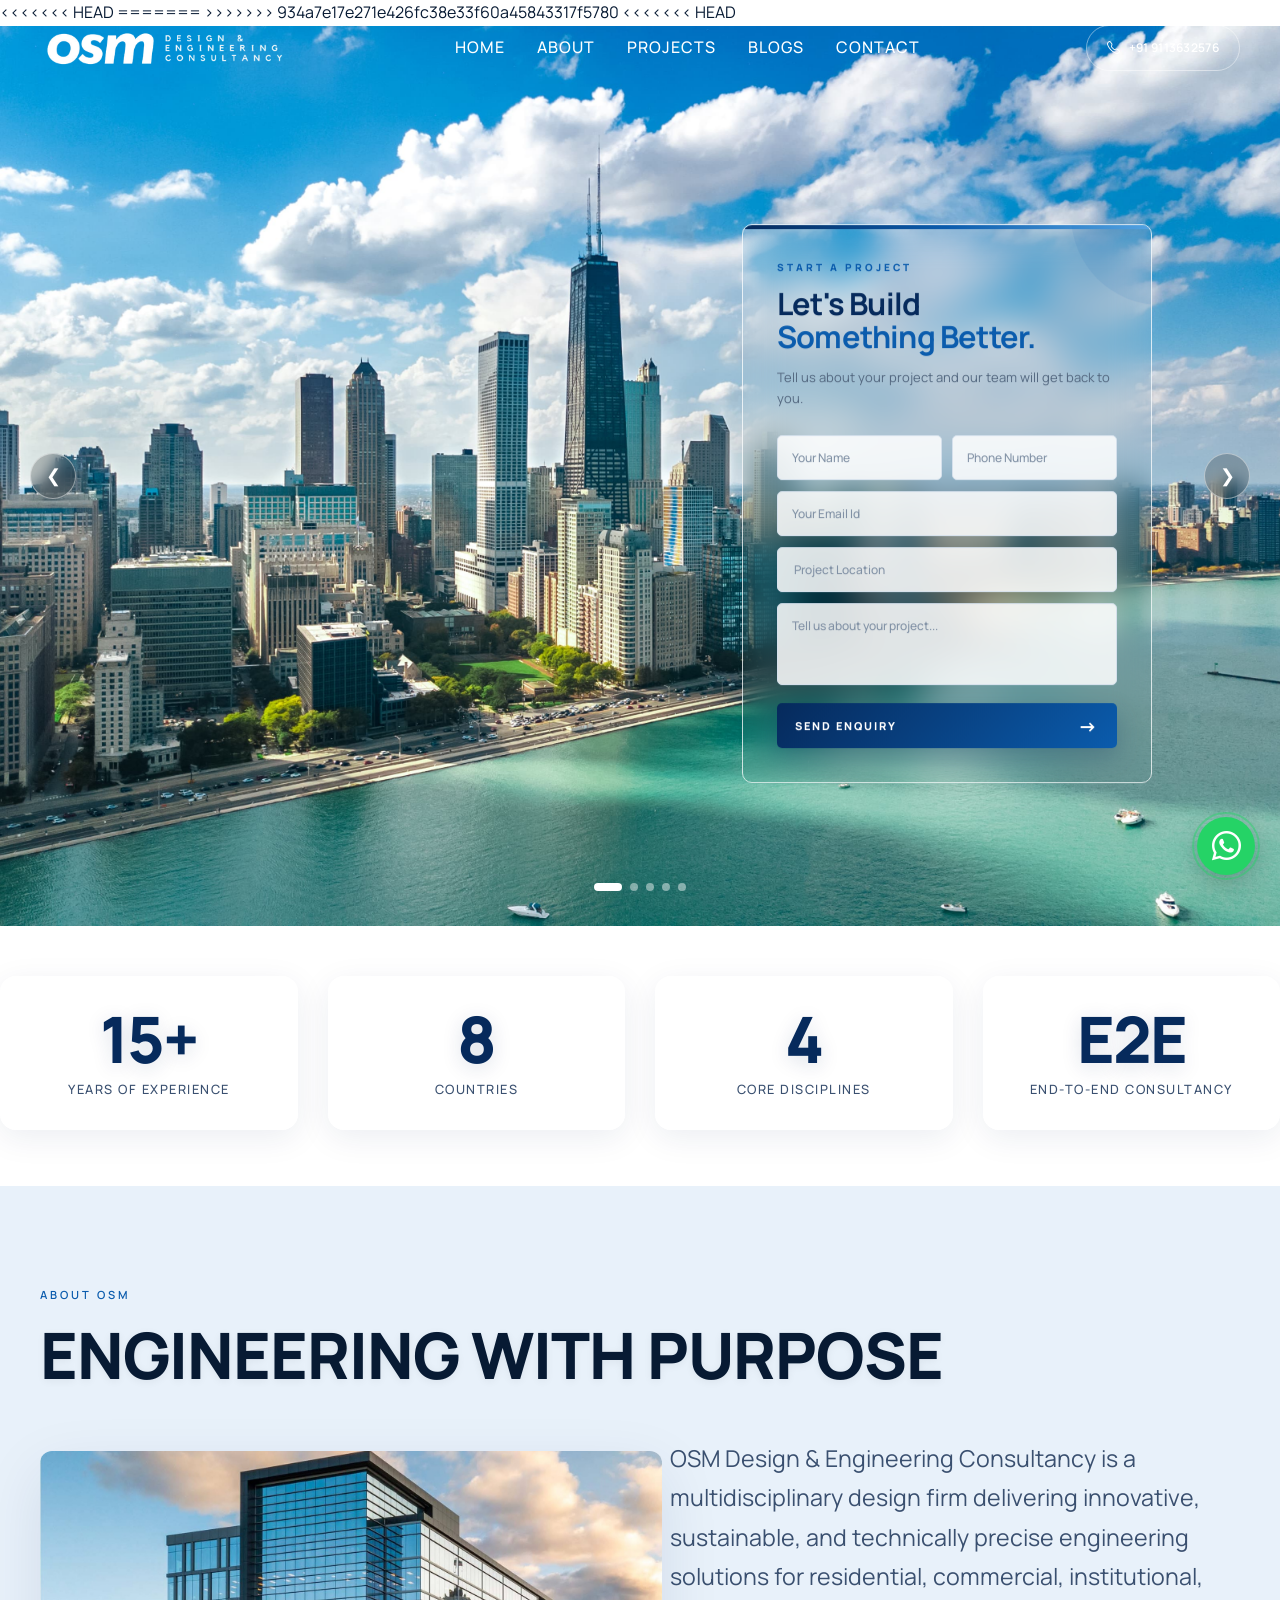
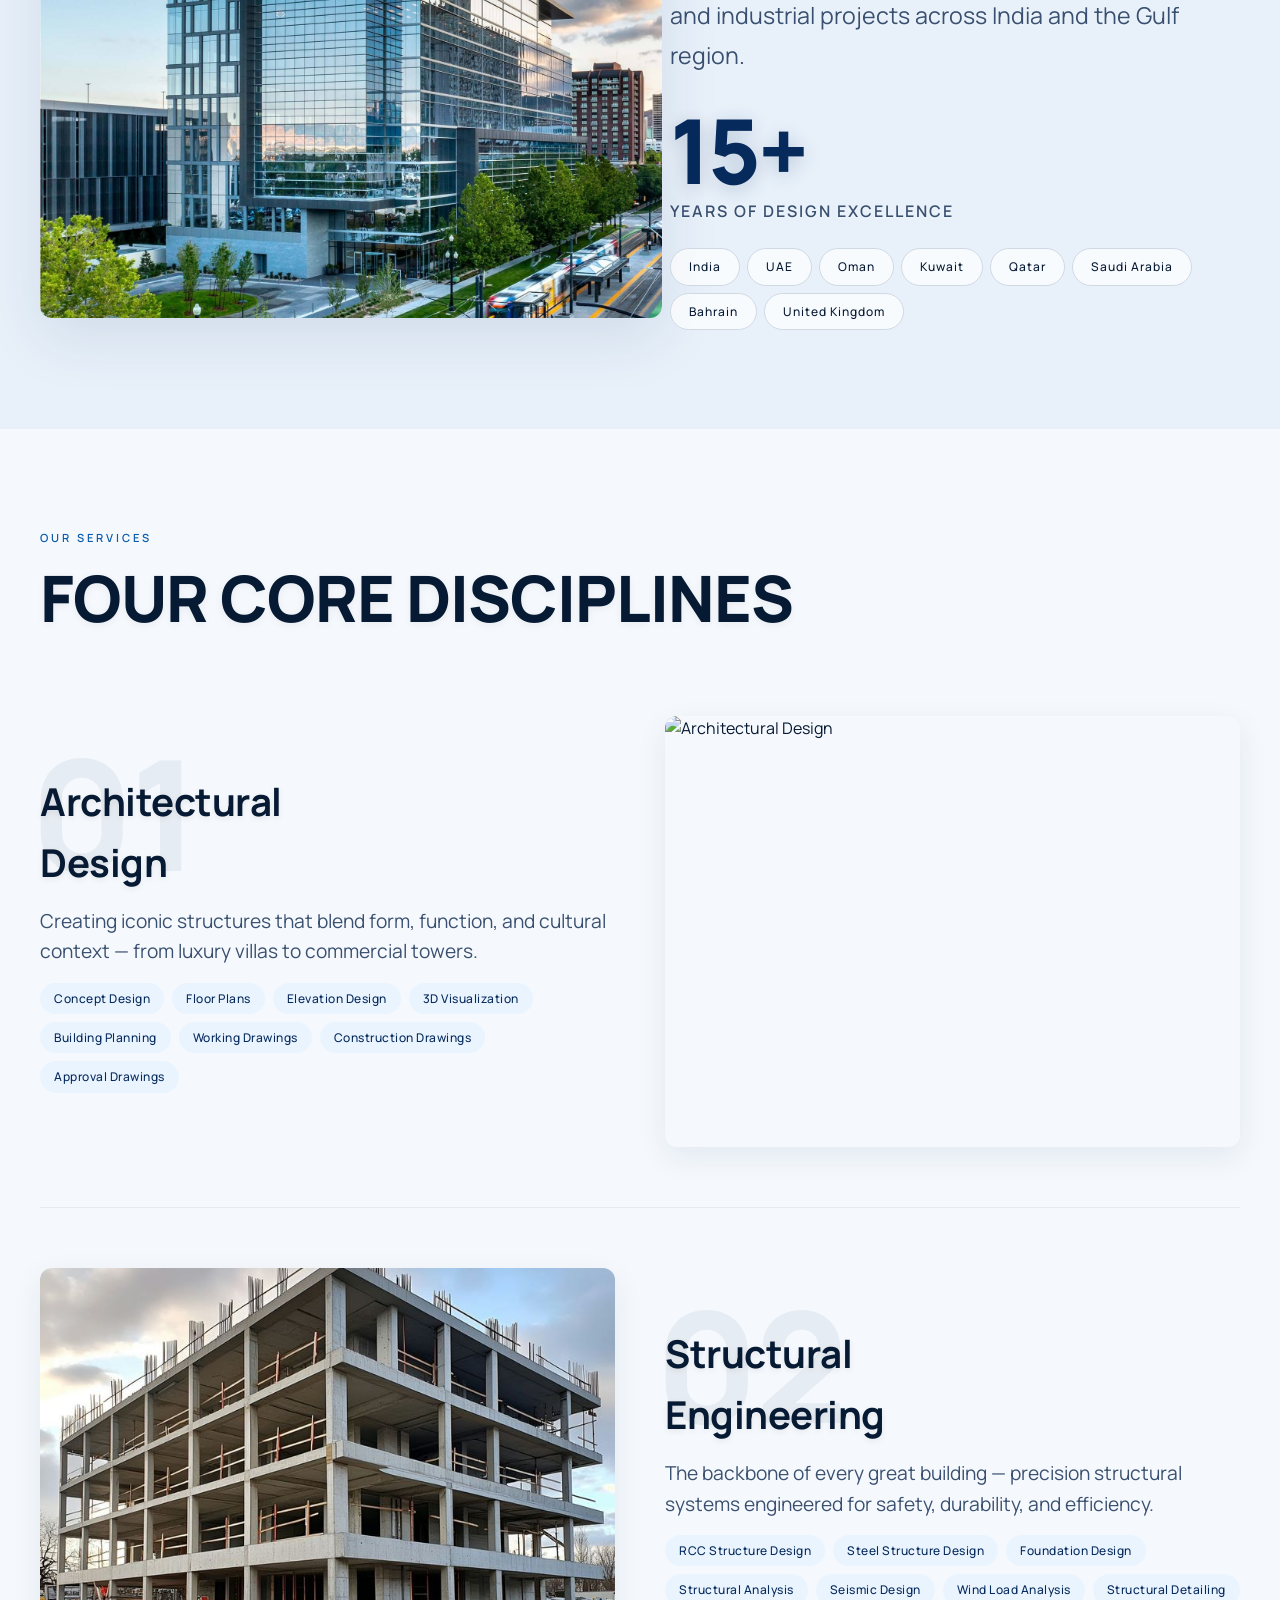
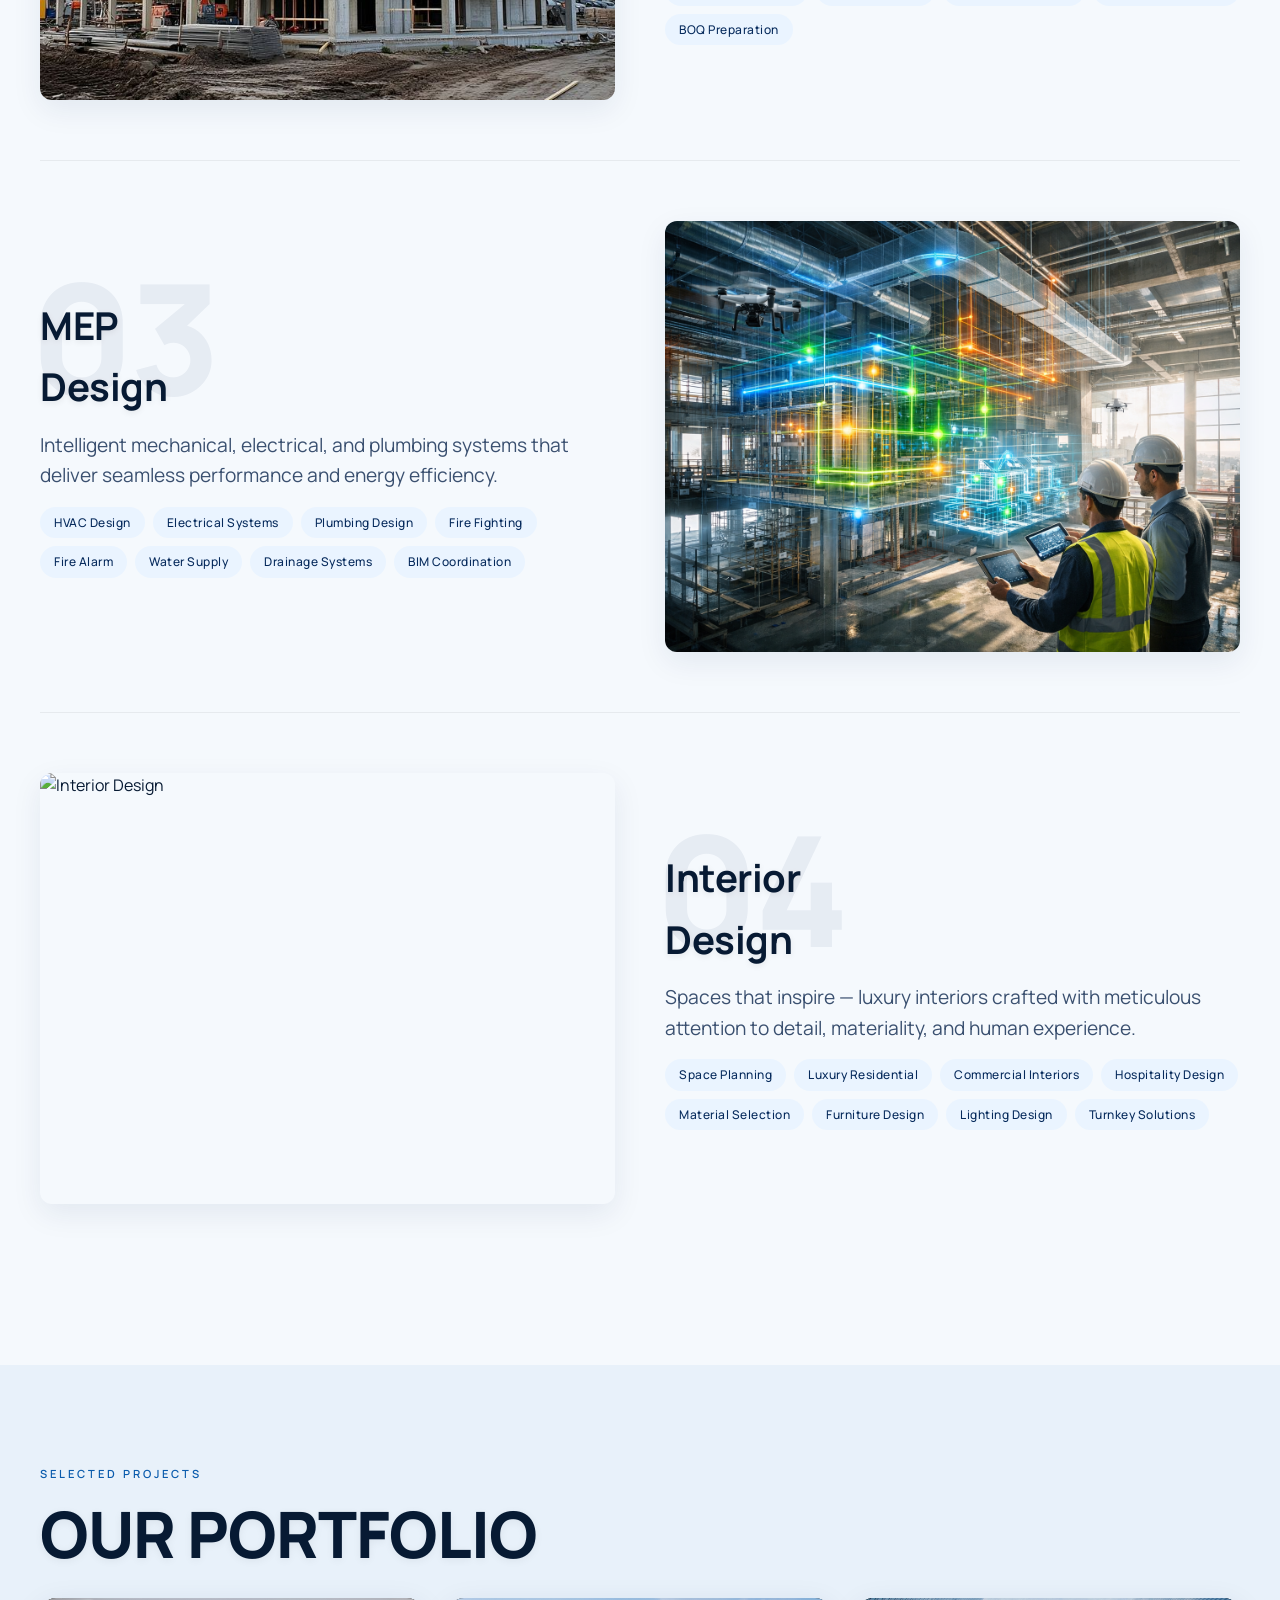
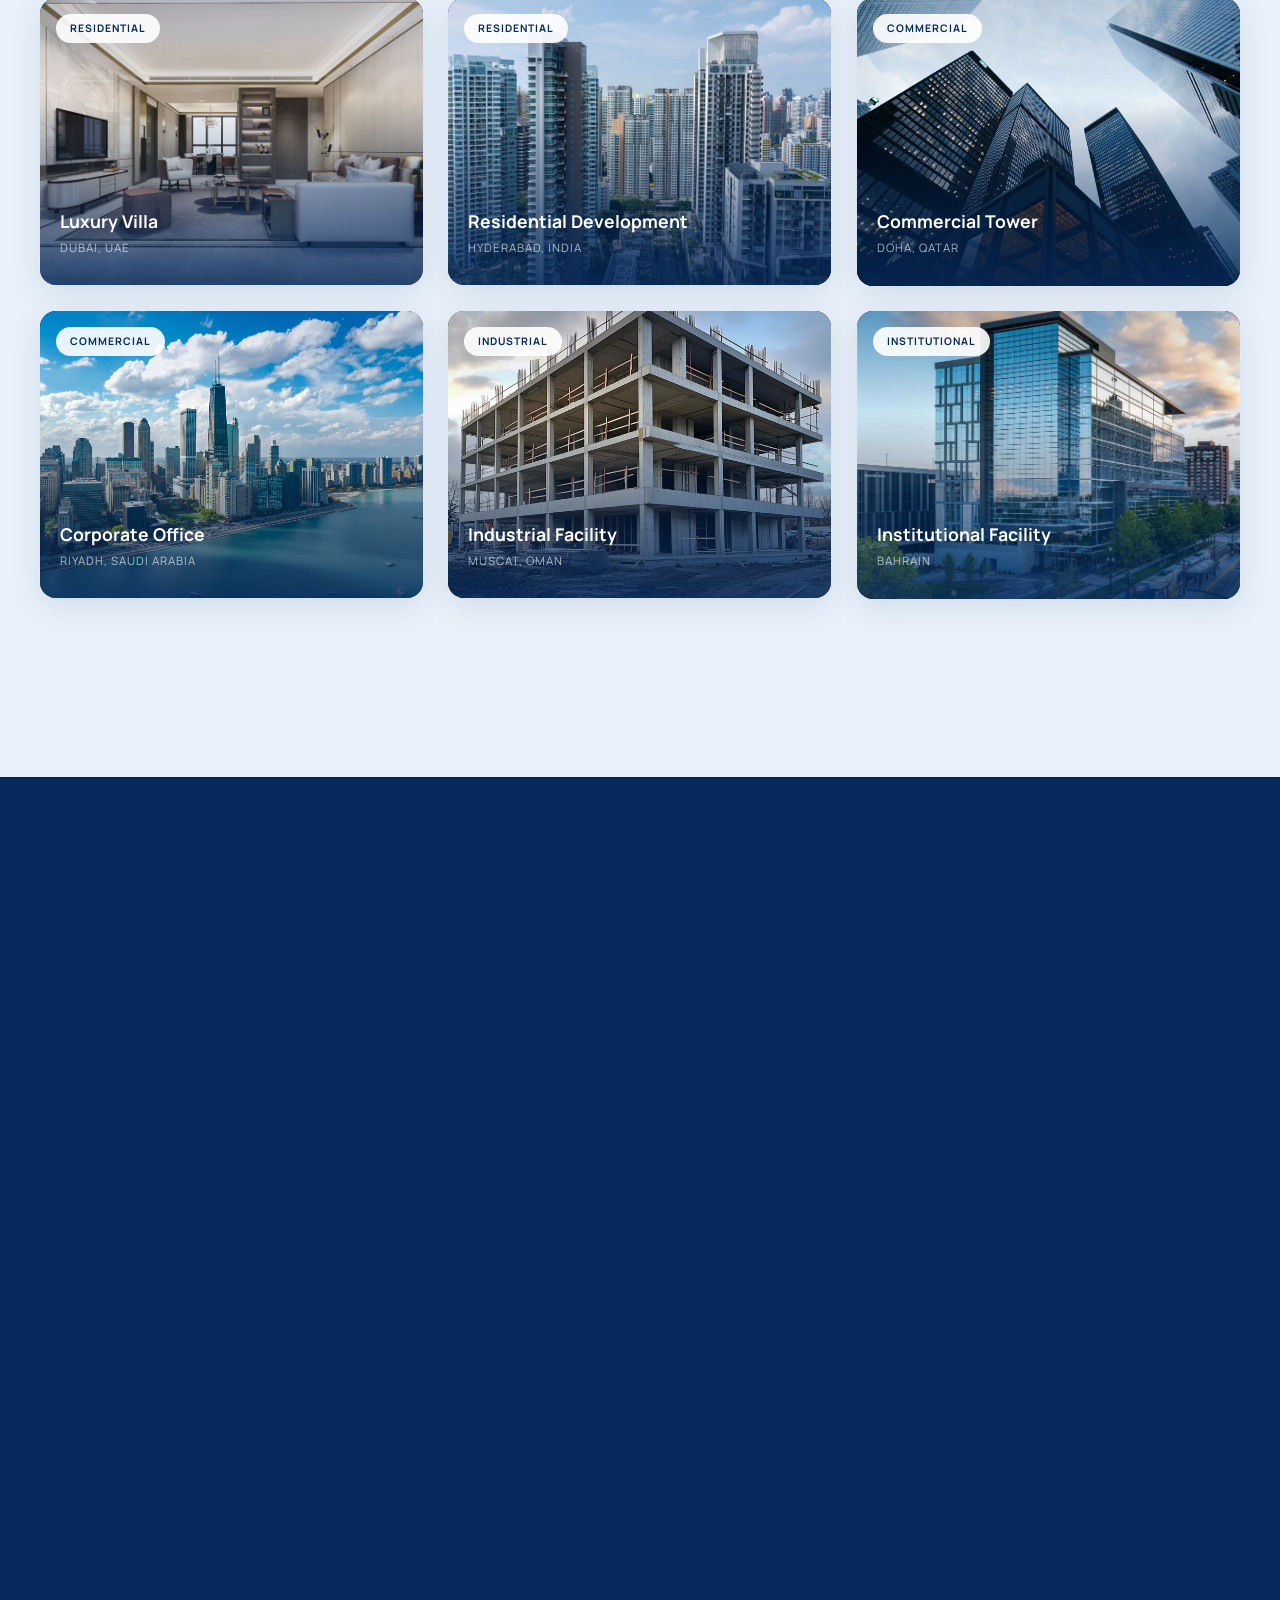
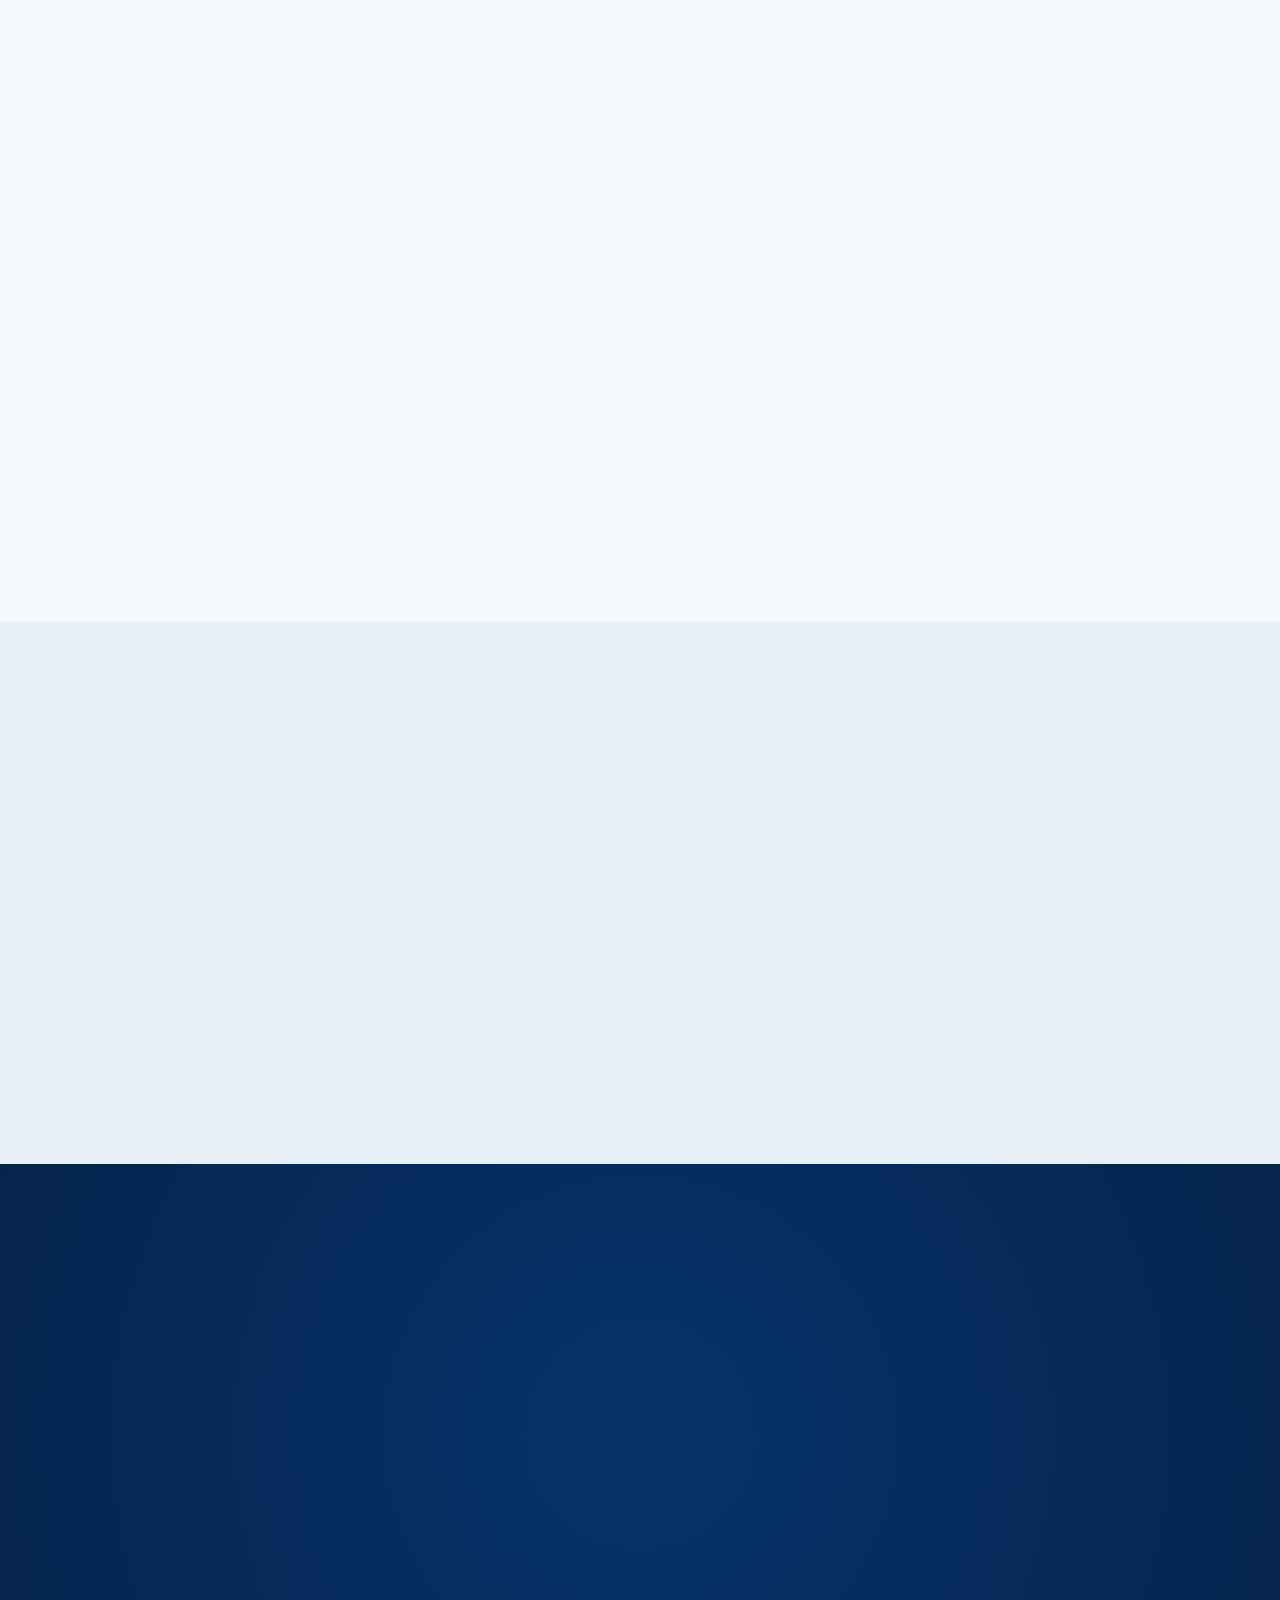
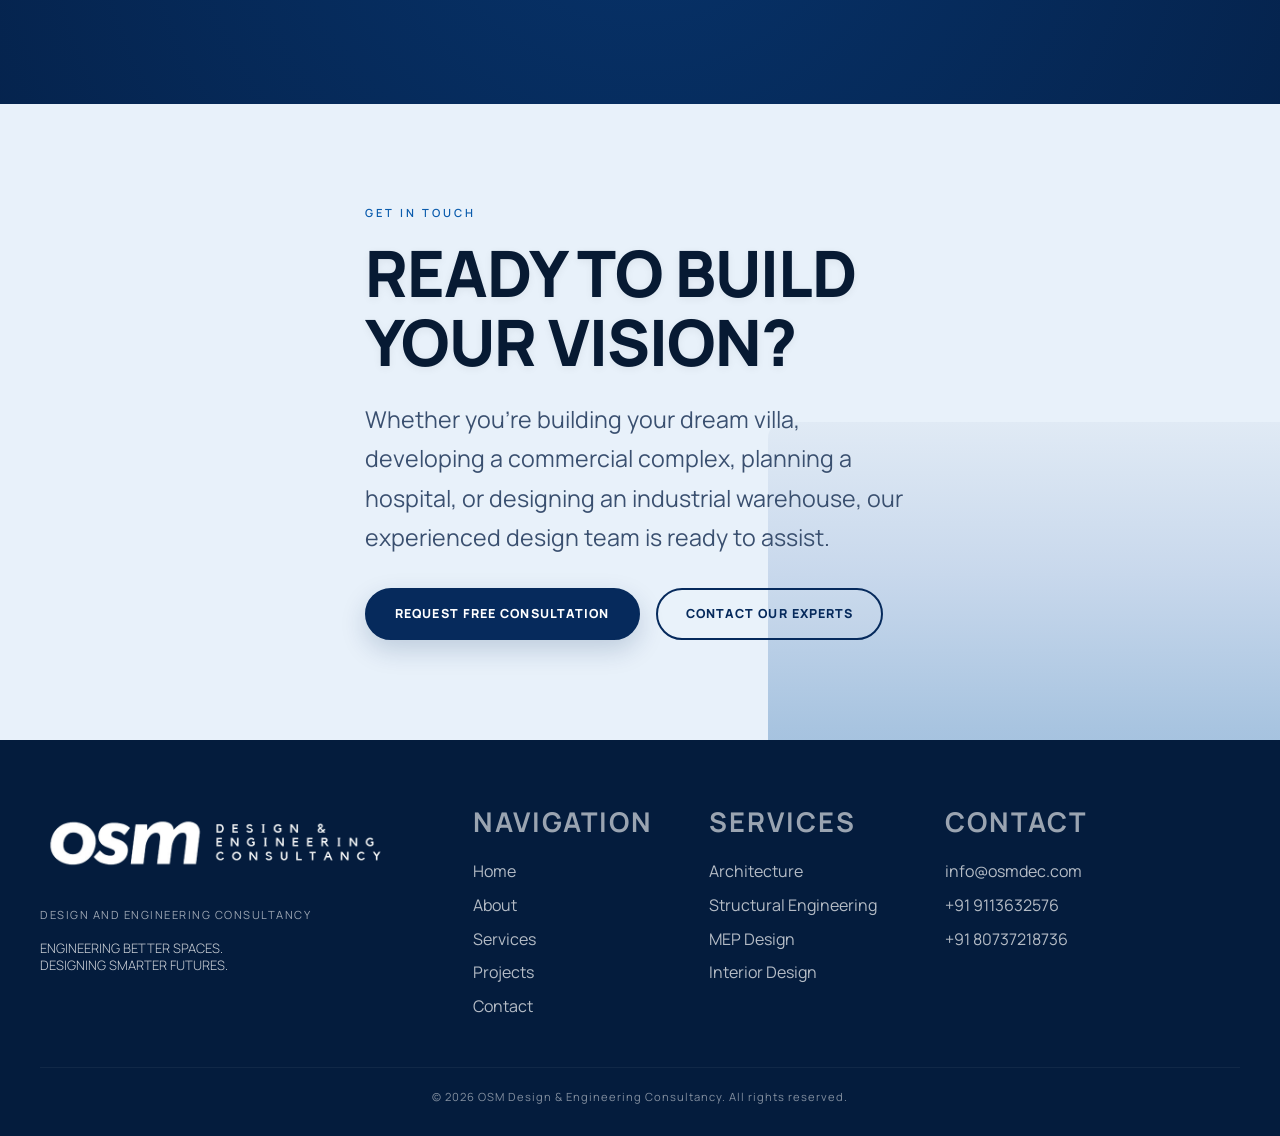
==== commit 4168f3bd: "3w" ====
--- a/index.html
+++ b/index.html
@@ -3,7 +3,11 @@
 <head>
     <meta charset="UTF-8">
     <meta name="viewport" content="width=device-width, initial-scale=1.0">
+<<<<<<< HEAD
     <title>OSM Design & Engineering Consultancy | Architecture & Engineering</title>
+=======
+    <title>OSM Desig Engineering Consultancy | Architecture & Engineering</title>
+>>>>>>> 934a7e17e271e426fc38e33f60a45843317f5780
     <link rel="preconnect" href="https://fonts.googleapis.com">
     <link rel="preconnect" href="https://fonts.gstatic.com" crossorigin>
     <link href="https://fonts.googleapis.com/css2?family=Manrope:wght@300;400;500;600;700;800&display=swap" rel="stylesheet">
@@ -322,6 +326,7 @@
 
     padding: 34px;
 
+<<<<<<< HEAD
     background:
         linear-gradient(
             145deg,
@@ -332,6 +337,10 @@
     border: 1px solid rgba(255, 255, 255, 0.75);
 
     border-radius: 10px;
+=======
+    backdrop-filter: blur(10px);
+    -webkit-backdrop-filter: blur(18px);
+>>>>>>> 934a7e17e271e426fc38e33f60a45843317f5780
 
     box-shadow:
         0 30px 80px rgba(3, 24, 50, 0.35),
@@ -2155,11 +2164,43 @@
 </head>
 <body>
 
+<<<<<<< HEAD
    
 
  <div id="header"></div>
  <script>
 document.addEventListener("DOMContentLoaded", function () {
+=======
+    <!-- NAVIGATION -->
+    <nav class="nav" id="nav">
+        <a href="#" class="nav-logo">
+            <!-- <img src="assets/img/logo1.png" id="logoMark" alt="OSM Logo Mark" class="nav-logo-mark-img"> -->
+            <img src="assets/img/logo.png" id="logoText" alt="OSM Design Engineering Consultancy" class="nav-logo-text-img">
+        </a>
+        <ul class="nav-links">
+            <li><a href="index.html" class="nav-link">Home</a></li>
+            <li><a href="about.html" class="nav-link">About</a></li>
+            <li><a href="projects.html" class="nav-link">Projects</a></li>
+            <li><a href="blogs.html" class="nav-link">Blogs</a></li>
+            <li><a href="contact.html" class="nav-link">Contact</a></li>
+        </ul>
+        <a href="#contact" class="nav-cta">Get a Quote</a>
+        <div class="nav-mobile-toggle" id="mobileToggle">
+            <span></span><span></span><span></span>
+        </div>
+    </nav>
+
+    <!-- MOBILE MENU -->
+    <div class="mobile-menu" id="mobileMenu">
+        <ul class="mobile-menu-links">
+            <li><a href="#home" onclick="closeMobileMenu()">Home</a></li>
+            <li><a href="#about" onclick="closeMobileMenu()">About</a></li>
+            <li><a href="#projects" onclick="closeMobileMenu()">Projects</a></li>
+            <li><a href="#blogs" onclick="closeMobileMenu()">Services</a></li>
+            <li><a href="#contact" onclick="closeMobileMenu()">Contact</a></li>
+        </ul>
+    </div>
+>>>>>>> 934a7e17e271e426fc38e33f60a45843317f5780
 
     fetch("header.html")
         .then(response => {
